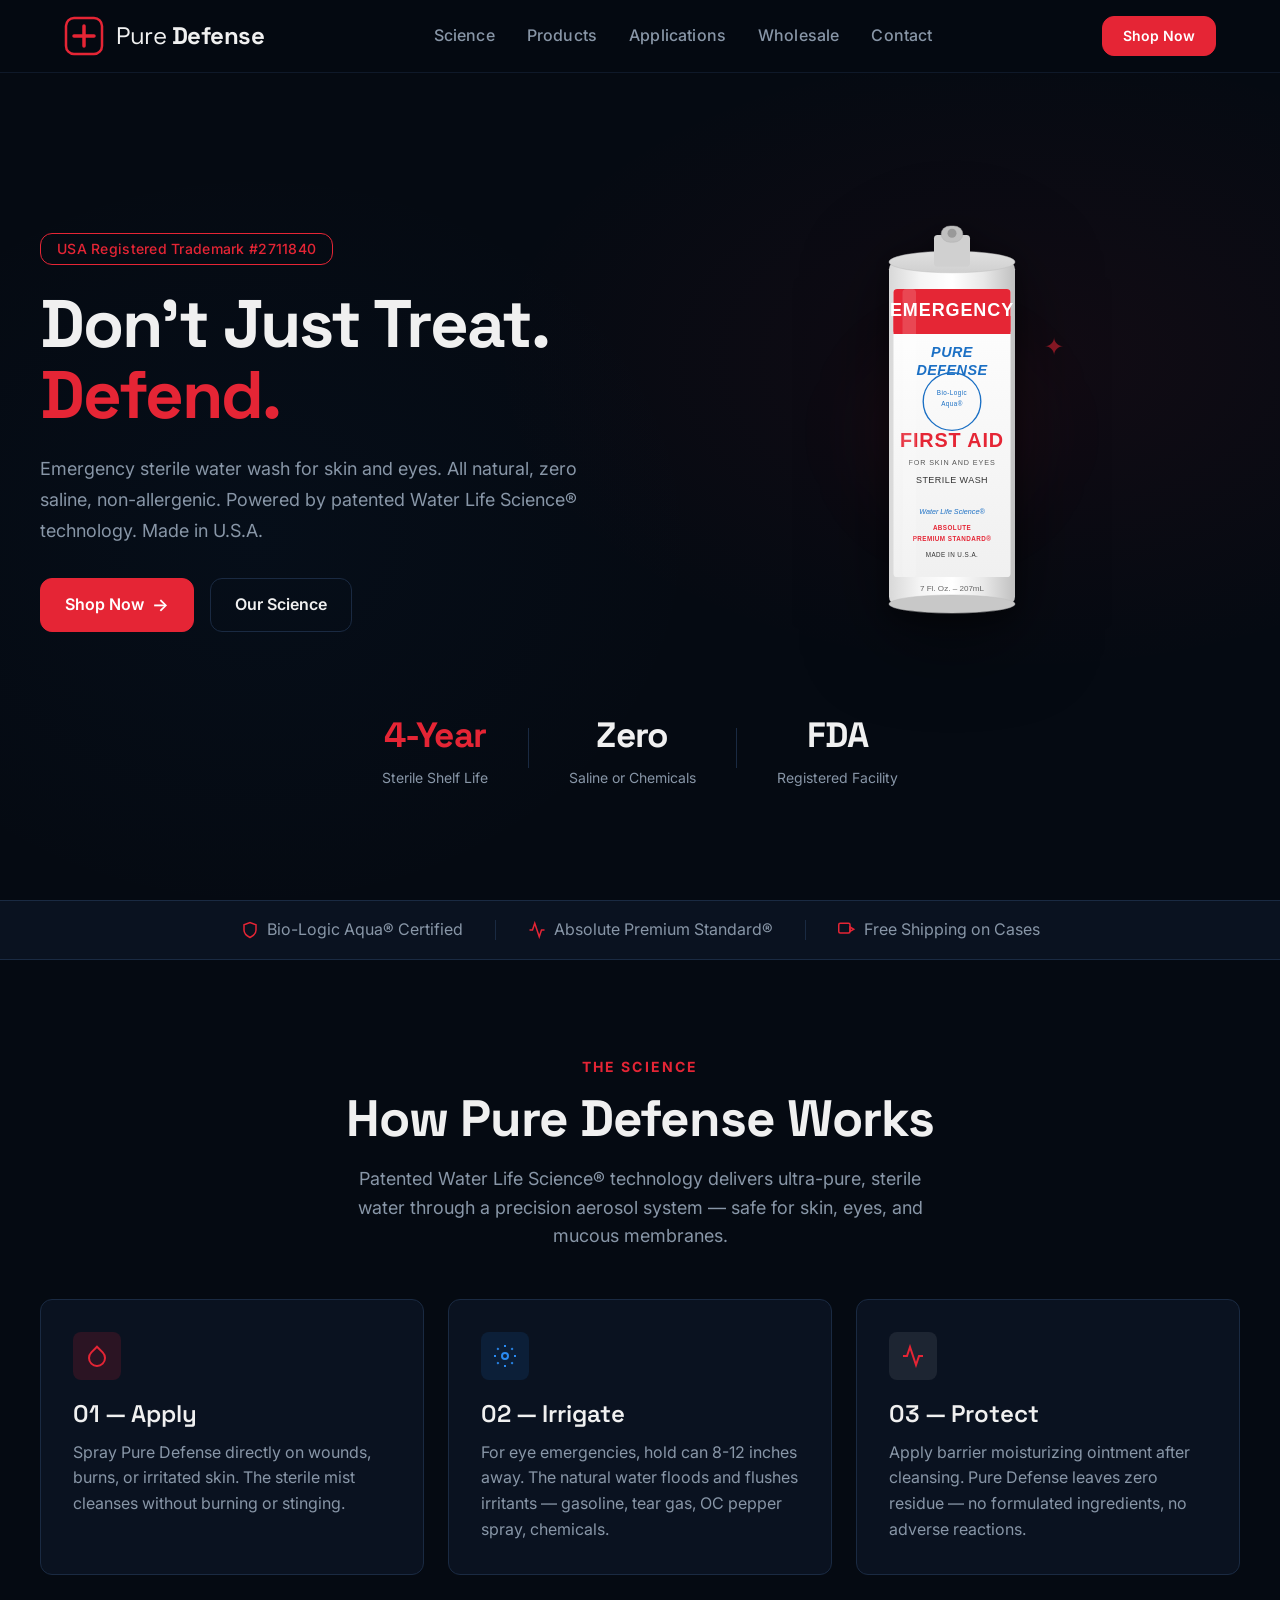
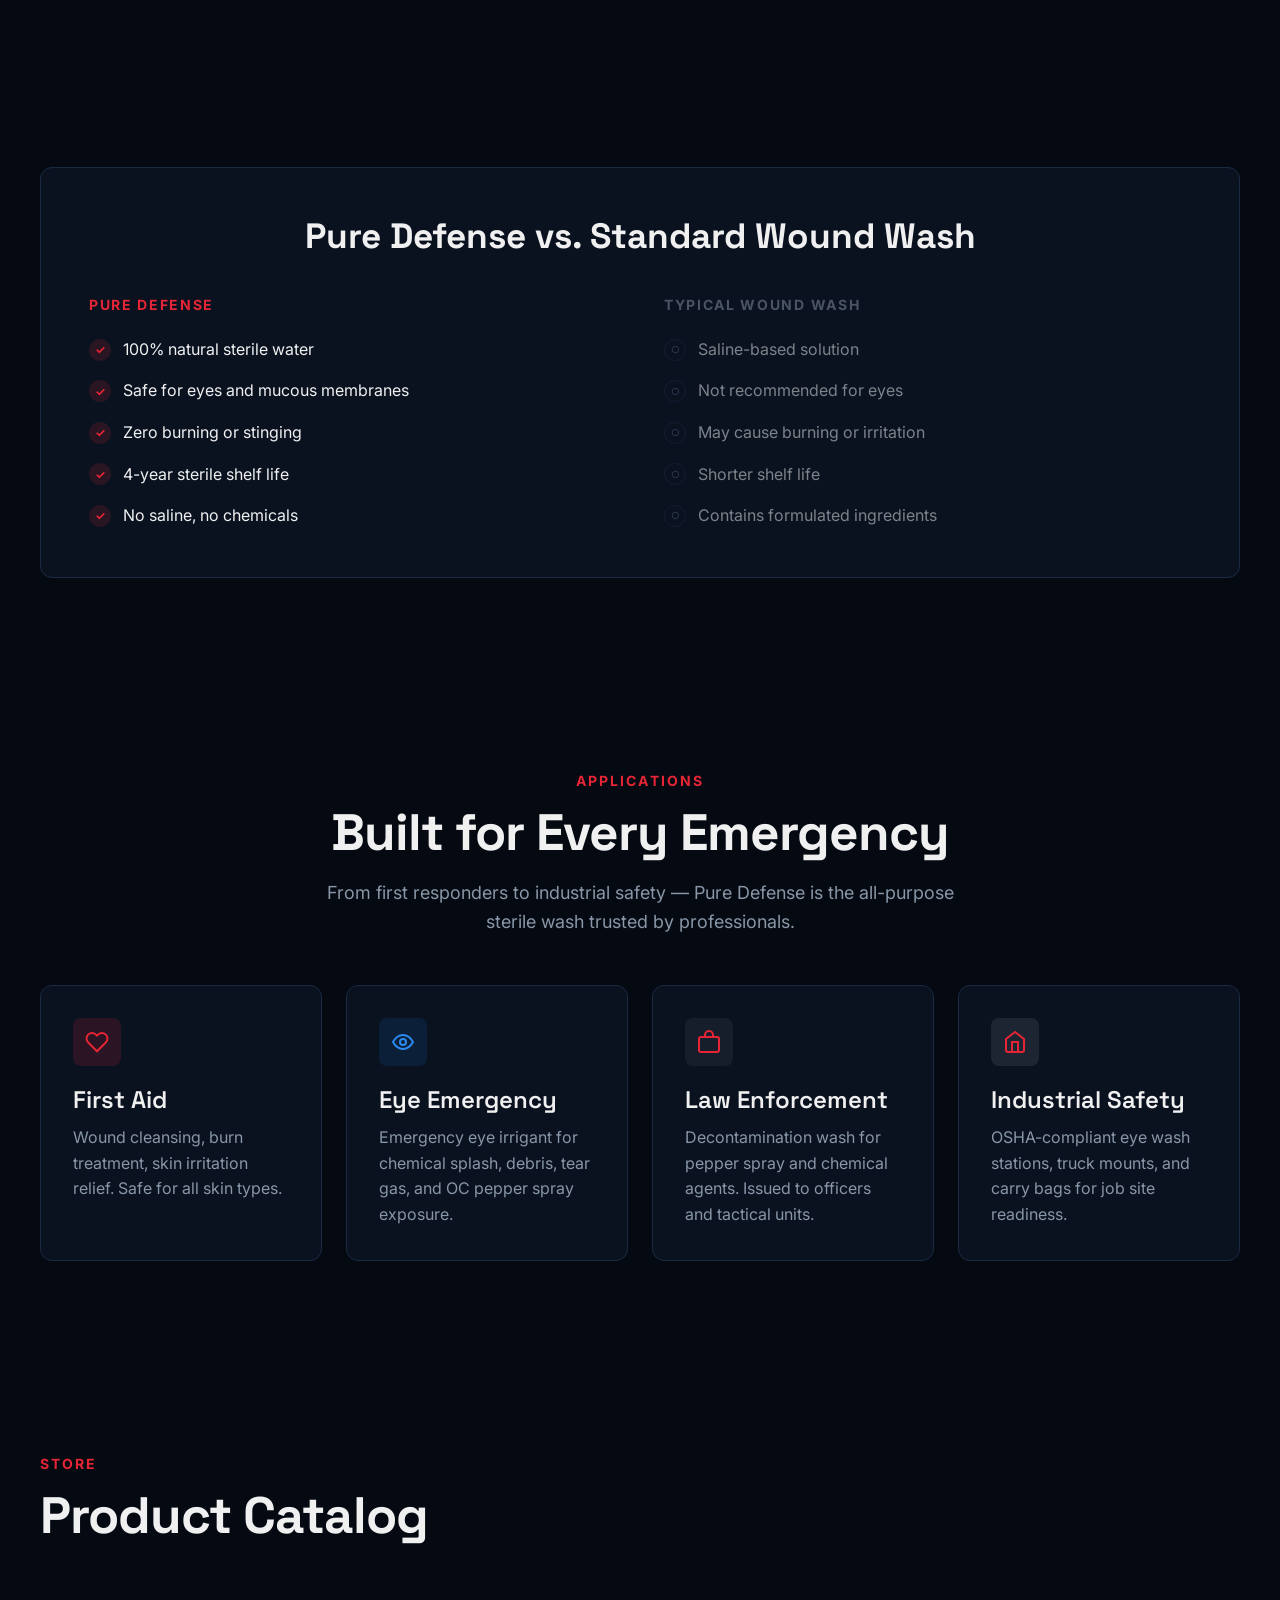
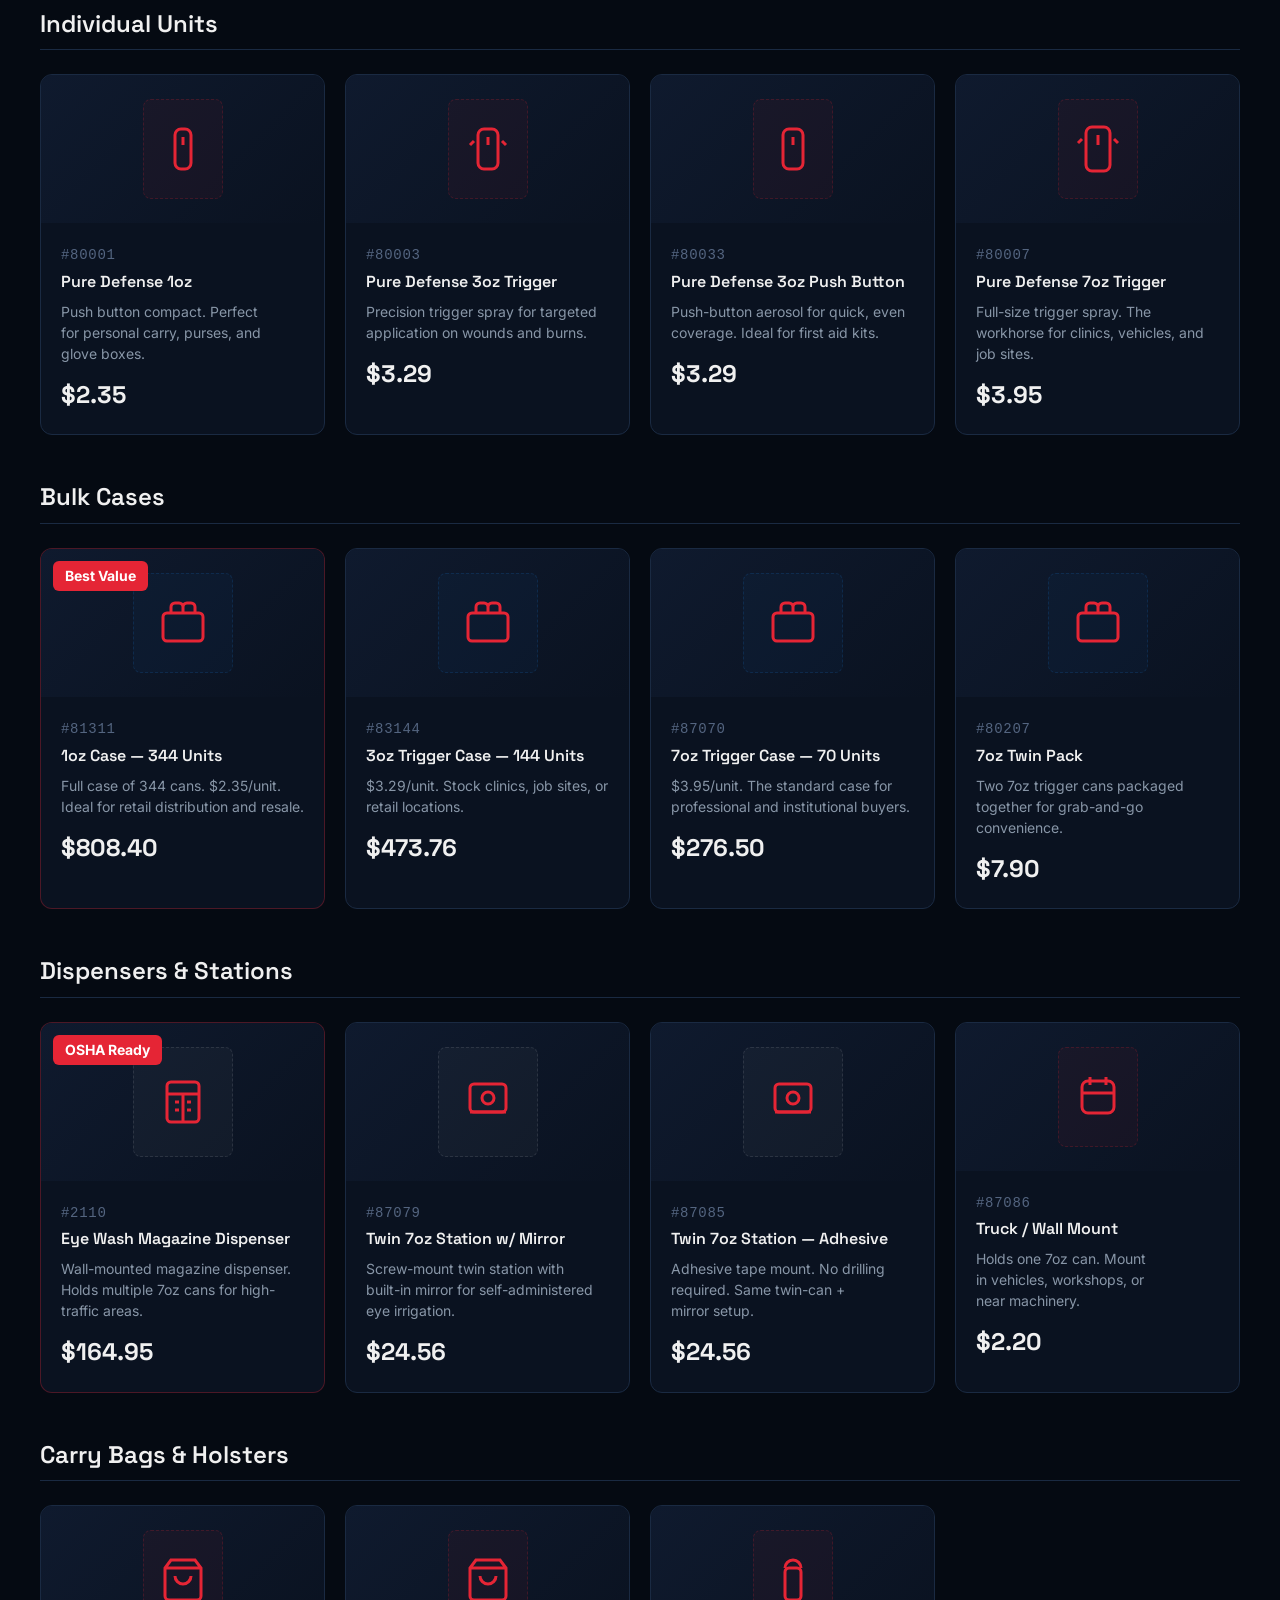
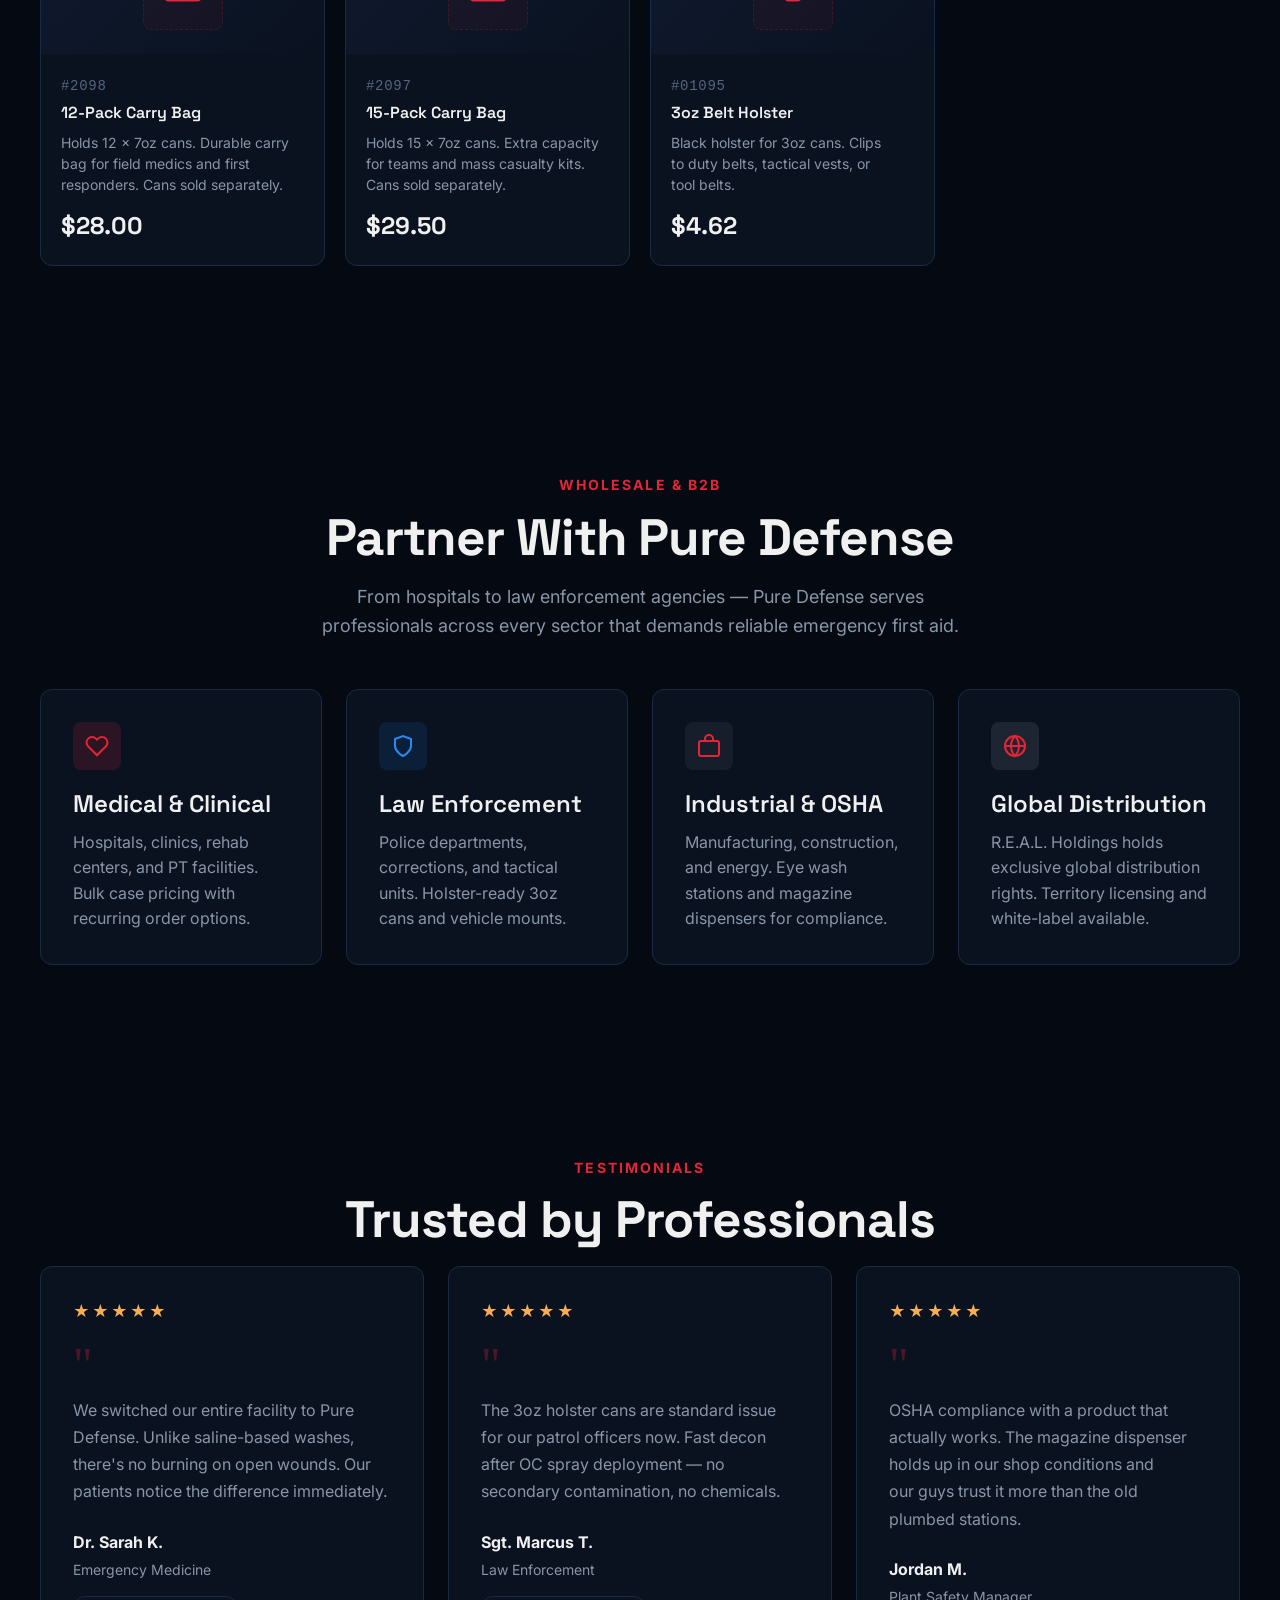
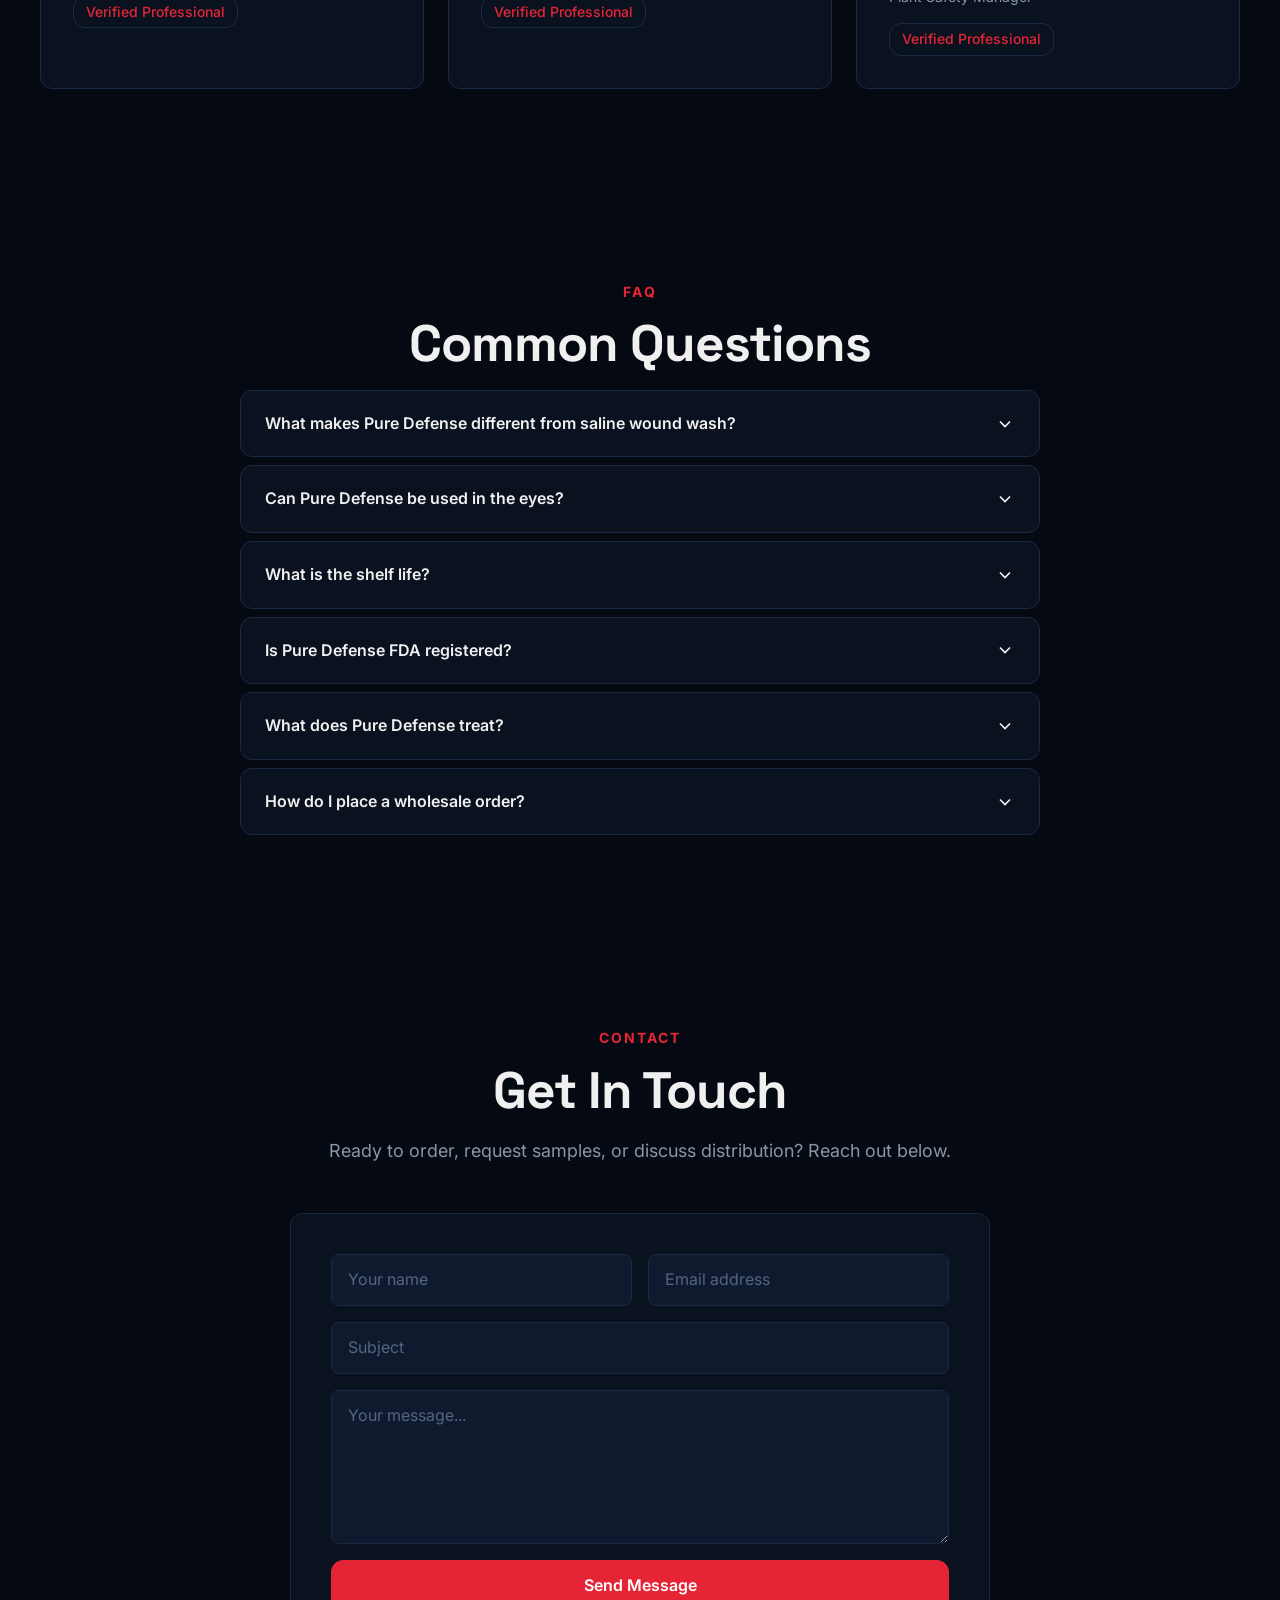
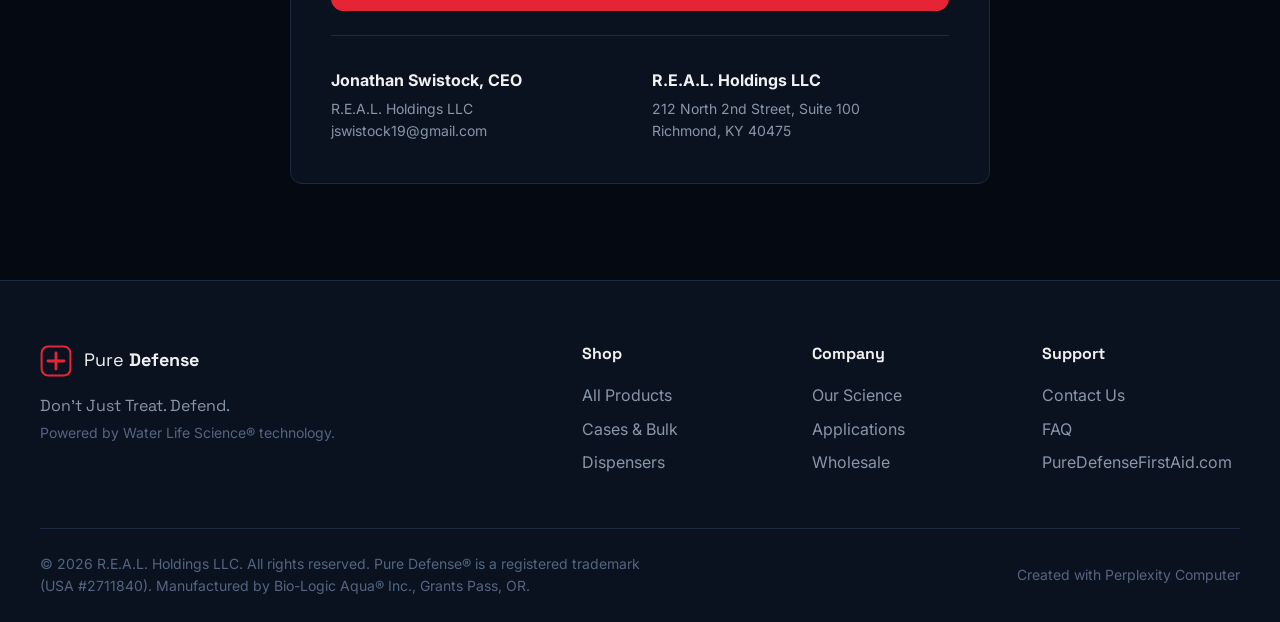
==== index.html @ 791e5d2a "Pure Defense First Aid website - initial build" ====
<!DOCTYPE html>
<html lang="en" data-theme="dark">
<head>
<!--
   ______                            __
  / ____/___  ____ ___  ____  __  __/ /____  _____
 / /   / __ \/ __ `__ \/ __ \/ / / / __/ _ \/ ___/
/ /___/ /_/ / / / / / / /_/ / /_/ / /_/  __/ /
\____/\____/_/ /_/ /_/ .___/\__,_/\__/\___/_/
                    /_/
        Created with Perplexity Computer
        https://www.perplexity.ai/computer
-->
<meta name="generator" content="Perplexity Computer">
<meta name="author" content="Perplexity Computer">
<meta property="og:see_also" content="https://www.perplexity.ai/computer">
<link rel="author" href="https://www.perplexity.ai/computer">

<meta charset="UTF-8">
<meta name="viewport" content="width=device-width, initial-scale=1.0">
<title>Pure Defense First Aid — Emergency Sterile Wash for Skin &amp; Eyes</title>
<meta name="description" content="Pure Defense First Aid — FDA registered emergency sterile water wash for skin and eyes. All natural, no saline, non-allergenic. Made in U.S.A. with Water Life Science® technology.">
<link rel="preconnect" href="https://fonts.googleapis.com">
<link rel="preconnect" href="https://fonts.gstatic.com" crossorigin>
<link href="https://fonts.googleapis.com/css2?family=Inter:wght@300;400;500;600;700;800&family=Space+Grotesk:wght@400;500;600;700&display=swap" rel="stylesheet">
<link rel="stylesheet" href="./base.css">
<link rel="stylesheet" href="./style.css">
</head>
<body>

<!-- ===== NAVIGATION ===== -->
<nav class="nav" id="nav">
  <div class="nav-inner">
    <a href="#" class="nav-logo" aria-label="Pure Defense Home">
      <svg class="logo-icon" viewBox="0 0 40 40" width="40" height="40" fill="none">
        <rect x="2" y="2" width="36" height="36" rx="8" stroke="#e52535" stroke-width="2.5"/>
        <path d="M20 10v20M10 20h20" stroke="#e52535" stroke-width="3.5" stroke-linecap="round"/>
      </svg>
      <span class="logo-text">Pure <strong>Defense</strong></span>
    </a>
    <div class="nav-links" id="navLinks">
      <a href="#science">Science</a>
      <a href="#products">Products</a>
      <a href="#applications">Applications</a>
      <a href="#wholesale">Wholesale</a>
      <a href="#contact">Contact</a>
    </div>
    <div class="nav-actions">
      <a href="#products" class="btn btn-primary btn-sm">Shop Now</a>
      <button class="mobile-menu-btn" id="mobileMenuBtn" aria-label="Toggle menu">
        <svg width="24" height="24" viewBox="0 0 24 24" fill="none" stroke="currentColor" stroke-width="2" stroke-linecap="round"><path d="M3 12h18M3 6h18M3 18h18"/></svg>
      </button>
    </div>
  </div>
</nav>

<!-- ===== HERO ===== -->
<section class="hero" id="hero">
  <div class="hero-inner">
    <div class="hero-text">
      <span class="badge">USA Registered Trademark #2711840</span>
      <h1>Don't Just Treat.<br><span class="accent">Defend.</span></h1>
      <p class="hero-sub">Emergency sterile water wash for skin and eyes. All natural, zero saline, non-allergenic. Powered by patented Water Life Science® technology. Made in U.S.A.</p>
      <div class="hero-ctas">
        <a href="#products" class="btn btn-primary">Shop Now <span class="arrow">→</span></a>
        <a href="#science" class="btn btn-ghost">Our Science</a>
      </div>
    </div>
    <div class="hero-visual">
      <div class="product-showcase">
        <div class="can-glow"></div>
        <img src="./assets/hero-can.svg" alt="Pure Defense 7oz Emergency First Aid Sterile Wash" class="hero-product-img">
        <div class="sparkle">✦</div>
      </div>
    </div>
  </div>
  <div class="hero-stats">
    <div class="stat">
      <span class="stat-value accent">4-Year</span>
      <span class="stat-label">Sterile Shelf Life</span>
    </div>
    <div class="stat-divider"></div>
    <div class="stat">
      <span class="stat-value">Zero</span>
      <span class="stat-label">Saline or Chemicals</span>
    </div>
    <div class="stat-divider"></div>
    <div class="stat">
      <span class="stat-value">FDA</span>
      <span class="stat-label">Registered Facility</span>
    </div>
  </div>
</section>

<!-- ===== TRUST BAR ===== -->
<div class="trust-bar">
  <div class="trust-inner">
    <div class="trust-item">
      <svg width="18" height="18" viewBox="0 0 24 24" fill="none" stroke="currentColor" stroke-width="2"><path d="M12 22s8-4 8-10V5l-8-3-8 3v7c0 6 8 10 8 10z"/></svg>
      <span>Bio-Logic Aqua® Certified</span>
    </div>
    <div class="trust-divider"></div>
    <div class="trust-item">
      <svg width="18" height="18" viewBox="0 0 24 24" fill="none" stroke="currentColor" stroke-width="2"><path d="M22 12h-4l-3 9L9 3l-3 9H2"/></svg>
      <span>Absolute Premium Standard®</span>
    </div>
    <div class="trust-divider"></div>
    <div class="trust-item">
      <svg width="18" height="18" viewBox="0 0 24 24" fill="none" stroke="currentColor" stroke-width="2"><rect x="1" y="3" width="15" height="13" rx="2"/><path d="M16 8l5 3-5 3z"/></svg>
      <span>Free Shipping on Cases</span>
    </div>
  </div>
</div>

<!-- ===== HOW IT WORKS / SCIENCE ===== -->
<section class="section" id="science">
  <div class="section-inner">
    <span class="section-label">THE SCIENCE</span>
    <h2 class="section-title">How Pure Defense Works</h2>
    <p class="section-sub">Patented Water Life Science® technology delivers ultra-pure, sterile water through a precision aerosol system — safe for skin, eyes, and mucous membranes.</p>
    <div class="grid-3">
      <div class="card">
        <div class="card-icon red-bg">
          <svg width="24" height="24" viewBox="0 0 24 24" fill="none" stroke="#fff" stroke-width="2"><path d="M12 2.69l5.66 5.66a8 8 0 11-11.31 0z"/></svg>
        </div>
        <h3>01 — Apply</h3>
        <p>Spray Pure Defense directly on wounds, burns, or irritated skin. The sterile mist cleanses without burning or stinging.</p>
      </div>
      <div class="card">
        <div class="card-icon blue-bg">
          <svg width="24" height="24" viewBox="0 0 24 24" fill="none" stroke="#fff" stroke-width="2"><circle cx="12" cy="12" r="3"/><path d="M12 1v2M12 21v2M4.22 4.22l1.42 1.42M18.36 18.36l1.42 1.42M1 12h2M21 12h2M4.22 19.78l1.42-1.42M18.36 5.64l1.42-1.42"/></svg>
        </div>
        <h3>02 — Irrigate</h3>
        <p>For eye emergencies, hold can 8-12 inches away. The natural water floods and flushes irritants — gasoline, tear gas, OC pepper spray, chemicals.</p>
      </div>
      <div class="card">
        <div class="card-icon white-bg">
          <svg width="24" height="24" viewBox="0 0 24 24" fill="none" stroke="#e52535" stroke-width="2"><path d="M22 12h-4l-3 9L9 3l-3 9H2"/></svg>
        </div>
        <h3>03 — Protect</h3>
        <p>Apply barrier moisturizing ointment after cleansing. Pure Defense leaves zero residue — no formulated ingredients, no adverse reactions.</p>
      </div>
    </div>
  </div>
</section>

<!-- ===== COMPARISON ===== -->
<section class="section">
  <div class="section-inner">
    <div class="comparison-card">
      <h2 class="comparison-title">Pure Defense vs. Standard Wound Wash</h2>
      <div class="comparison-grid">
        <div class="compare-col win">
          <h4 class="compare-heading accent-text">PURE DEFENSE</h4>
          <ul class="compare-list">
            <li><span class="check">✓</span> 100% natural sterile water</li>
            <li><span class="check">✓</span> Safe for eyes and mucous membranes</li>
            <li><span class="check">✓</span> Zero burning or stinging</li>
            <li><span class="check">✓</span> 4-year sterile shelf life</li>
            <li><span class="check">✓</span> No saline, no chemicals</li>
          </ul>
        </div>
        <div class="compare-col lose">
          <h4 class="compare-heading muted-text">TYPICAL WOUND WASH</h4>
          <ul class="compare-list">
            <li><span class="empty">○</span> Saline-based solution</li>
            <li><span class="empty">○</span> Not recommended for eyes</li>
            <li><span class="empty">○</span> May cause burning or irritation</li>
            <li><span class="empty">○</span> Shorter shelf life</li>
            <li><span class="empty">○</span> Contains formulated ingredients</li>
          </ul>
        </div>
      </div>
    </div>
  </div>
</section>

<!-- ===== APPLICATIONS ===== -->
<section class="section" id="applications">
  <div class="section-inner">
    <span class="section-label">APPLICATIONS</span>
    <h2 class="section-title">Built for Every Emergency</h2>
    <p class="section-sub">From first responders to industrial safety — Pure Defense is the all-purpose sterile wash trusted by professionals.</p>
    <div class="grid-4">
      <div class="card">
        <div class="card-icon red-bg">
          <svg width="24" height="24" viewBox="0 0 24 24" fill="none" stroke="#fff" stroke-width="2"><path d="M20.84 4.61a5.5 5.5 0 00-7.78 0L12 5.67l-1.06-1.06a5.5 5.5 0 00-7.78 7.78l1.06 1.06L12 21.23l7.78-7.78 1.06-1.06a5.5 5.5 0 000-7.78z"/></svg>
        </div>
        <h3>First Aid</h3>
        <p>Wound cleansing, burn treatment, skin irritation relief. Safe for all skin types.</p>
      </div>
      <div class="card">
        <div class="card-icon blue-bg">
          <svg width="24" height="24" viewBox="0 0 24 24" fill="none" stroke="#fff" stroke-width="2"><circle cx="12" cy="12" r="3"/><path d="M2 12c2.5-4.5 6-7 10-7s7.5 2.5 10 7c-2.5 4.5-6 7-10 7s-7.5-2.5-10-7z"/></svg>
        </div>
        <h3>Eye Emergency</h3>
        <p>Emergency eye irrigant for chemical splash, debris, tear gas, and OC pepper spray exposure.</p>
      </div>
      <div class="card">
        <div class="card-icon dark-bg">
          <svg width="24" height="24" viewBox="0 0 24 24" fill="none" stroke="#e52535" stroke-width="2"><rect x="2" y="7" width="20" height="15" rx="2"/><path d="M16 7V5a4 4 0 00-8 0v2"/></svg>
        </div>
        <h3>Law Enforcement</h3>
        <p>Decontamination wash for pepper spray and chemical agents. Issued to officers and tactical units.</p>
      </div>
      <div class="card">
        <div class="card-icon white-bg">
          <svg width="24" height="24" viewBox="0 0 24 24" fill="none" stroke="#e52535" stroke-width="2"><path d="M3 9l9-7 9 7v11a2 2 0 01-2 2H5a2 2 0 01-2-2z"/><polyline points="9 22 9 12 15 12 15 22"/></svg>
        </div>
        <h3>Industrial Safety</h3>
        <p>OSHA-compliant eye wash stations, truck mounts, and carry bags for job site readiness.</p>
      </div>
    </div>
  </div>
</section>

<!-- ===== STORE / PRODUCTS ===== -->
<section class="section" id="products">
  <div class="section-inner">
    <div class="section-header-row">
      <div>
        <span class="section-label">STORE</span>
        <h2 class="section-title">Product Catalog</h2>
      </div>
    </div>

    <!-- Category: Units -->
    <h3 class="category-title">Individual Units</h3>
    <div class="product-grid">
      <div class="product-card">
        <div class="product-img-wrap">
          <div class="product-img-placeholder">
            <svg width="48" height="48" viewBox="0 0 24 24" fill="none" stroke="#e52535" stroke-width="1.5"><rect x="8" y="2" width="8" height="20" rx="3"/><path d="M12 6v4"/></svg>
          </div>
        </div>
        <div class="product-info">
          <span class="product-sku">#80001</span>
          <h4 class="product-name">Pure Defense 1oz</h4>
          <p class="product-desc">Push button compact. Perfect for personal carry, purses, and glove boxes.</p>
          <div class="product-price">$2.35</div>
        </div>
      </div>
      <div class="product-card">
        <div class="product-img-wrap">
          <div class="product-img-placeholder">
            <svg width="48" height="48" viewBox="0 0 24 24" fill="none" stroke="#e52535" stroke-width="1.5"><rect x="7" y="2" width="10" height="20" rx="3"/><path d="M12 6v4"/><path d="M5 8l-2 2M19 8l2 2"/></svg>
          </div>
        </div>
        <div class="product-info">
          <span class="product-sku">#80003</span>
          <h4 class="product-name">Pure Defense 3oz Trigger</h4>
          <p class="product-desc">Precision trigger spray for targeted application on wounds and burns.</p>
          <div class="product-price">$3.29</div>
        </div>
      </div>
      <div class="product-card">
        <div class="product-img-wrap">
          <div class="product-img-placeholder">
            <svg width="48" height="48" viewBox="0 0 24 24" fill="none" stroke="#e52535" stroke-width="1.5"><rect x="7" y="2" width="10" height="20" rx="3"/><path d="M12 6v4"/></svg>
          </div>
        </div>
        <div class="product-info">
          <span class="product-sku">#80033</span>
          <h4 class="product-name">Pure Defense 3oz Push Button</h4>
          <p class="product-desc">Push-button aerosol for quick, even coverage. Ideal for first aid kits.</p>
          <div class="product-price">$3.29</div>
        </div>
      </div>
      <div class="product-card">
        <div class="product-img-wrap">
          <div class="product-img-placeholder">
            <svg width="48" height="48" viewBox="0 0 24 24" fill="none" stroke="#e52535" stroke-width="1.5"><rect x="6" y="1" width="12" height="22" rx="3"/><path d="M12 5v5"/><path d="M4 7l-2 2M20 7l2 2"/></svg>
          </div>
        </div>
        <div class="product-info">
          <span class="product-sku">#80007</span>
          <h4 class="product-name">Pure Defense 7oz Trigger</h4>
          <p class="product-desc">Full-size trigger spray. The workhorse for clinics, vehicles, and job sites.</p>
          <div class="product-price">$3.95</div>
        </div>
      </div>
    </div>

    <!-- Category: Cases -->
    <h3 class="category-title">Bulk Cases</h3>
    <div class="product-grid">
      <div class="product-card featured">
        <span class="product-badge">Best Value</span>
        <div class="product-img-wrap">
          <div class="product-img-placeholder case">
            <svg width="48" height="48" viewBox="0 0 24 24" fill="none" stroke="#e52535" stroke-width="1.5"><rect x="2" y="7" width="20" height="14" rx="2"/><path d="M12 7V4a2 2 0 00-2-2H8a2 2 0 00-2 2v3M18 7V4a2 2 0 00-2-2h-2a2 2 0 00-2 2v3"/></svg>
          </div>
        </div>
        <div class="product-info">
          <span class="product-sku">#81311</span>
          <h4 class="product-name">1oz Case — 344 Units</h4>
          <p class="product-desc">Full case of 344 cans. $2.35/unit. Ideal for retail distribution and resale.</p>
          <div class="product-price">$808.40</div>
        </div>
      </div>
      <div class="product-card">
        <div class="product-img-wrap">
          <div class="product-img-placeholder case">
            <svg width="48" height="48" viewBox="0 0 24 24" fill="none" stroke="#e52535" stroke-width="1.5"><rect x="2" y="7" width="20" height="14" rx="2"/><path d="M12 7V4a2 2 0 00-2-2H8a2 2 0 00-2 2v3M18 7V4a2 2 0 00-2-2h-2a2 2 0 00-2 2v3"/></svg>
          </div>
        </div>
        <div class="product-info">
          <span class="product-sku">#83144</span>
          <h4 class="product-name">3oz Trigger Case — 144 Units</h4>
          <p class="product-desc">$3.29/unit. Stock clinics, job sites, or retail locations.</p>
          <div class="product-price">$473.76</div>
        </div>
      </div>
      <div class="product-card">
        <div class="product-img-wrap">
          <div class="product-img-placeholder case">
            <svg width="48" height="48" viewBox="0 0 24 24" fill="none" stroke="#e52535" stroke-width="1.5"><rect x="2" y="7" width="20" height="14" rx="2"/><path d="M12 7V4a2 2 0 00-2-2H8a2 2 0 00-2 2v3M18 7V4a2 2 0 00-2-2h-2a2 2 0 00-2 2v3"/></svg>
          </div>
        </div>
        <div class="product-info">
          <span class="product-sku">#87070</span>
          <h4 class="product-name">7oz Trigger Case — 70 Units</h4>
          <p class="product-desc">$3.95/unit. The standard case for professional and institutional buyers.</p>
          <div class="product-price">$276.50</div>
        </div>
      </div>
      <div class="product-card">
        <div class="product-img-wrap">
          <div class="product-img-placeholder case">
            <svg width="48" height="48" viewBox="0 0 24 24" fill="none" stroke="#e52535" stroke-width="1.5"><rect x="2" y="7" width="20" height="14" rx="2"/><path d="M12 7V4a2 2 0 00-2-2H8a2 2 0 00-2 2v3M18 7V4a2 2 0 00-2-2h-2a2 2 0 00-2 2v3"/></svg>
          </div>
        </div>
        <div class="product-info">
          <span class="product-sku">#80207</span>
          <h4 class="product-name">7oz Twin Pack</h4>
          <p class="product-desc">Two 7oz trigger cans packaged together for grab-and-go convenience.</p>
          <div class="product-price">$7.90</div>
        </div>
      </div>
    </div>

    <!-- Category: Dispensers & Stations -->
    <h3 class="category-title">Dispensers &amp; Stations</h3>
    <div class="product-grid">
      <div class="product-card featured">
        <span class="product-badge">OSHA Ready</span>
        <div class="product-img-wrap">
          <div class="product-img-placeholder dispenser">
            <svg width="48" height="48" viewBox="0 0 24 24" fill="none" stroke="#e52535" stroke-width="1.5"><rect x="4" y="2" width="16" height="20" rx="2"/><path d="M4 8h16M12 8v14M8 12h2M14 12h2M8 16h2M14 16h2"/></svg>
          </div>
        </div>
        <div class="product-info">
          <span class="product-sku">#2110</span>
          <h4 class="product-name">Eye Wash Magazine Dispenser</h4>
          <p class="product-desc">Wall-mounted magazine dispenser. Holds multiple 7oz cans for high-traffic areas.</p>
          <div class="product-price">$164.95</div>
        </div>
      </div>
      <div class="product-card">
        <div class="product-img-wrap">
          <div class="product-img-placeholder dispenser">
            <svg width="48" height="48" viewBox="0 0 24 24" fill="none" stroke="#e52535" stroke-width="1.5"><rect x="3" y="3" width="18" height="14" rx="2"/><circle cx="12" cy="10" r="3"/><path d="M3 17h18"/></svg>
          </div>
        </div>
        <div class="product-info">
          <span class="product-sku">#87079</span>
          <h4 class="product-name">Twin 7oz Station w/ Mirror</h4>
          <p class="product-desc">Screw-mount twin station with built-in mirror for self-administered eye irrigation.</p>
          <div class="product-price">$24.56</div>
        </div>
      </div>
      <div class="product-card">
        <div class="product-img-wrap">
          <div class="product-img-placeholder dispenser">
            <svg width="48" height="48" viewBox="0 0 24 24" fill="none" stroke="#e52535" stroke-width="1.5"><rect x="3" y="3" width="18" height="14" rx="2"/><circle cx="12" cy="10" r="3"/><path d="M3 17h18"/></svg>
          </div>
        </div>
        <div class="product-info">
          <span class="product-sku">#87085</span>
          <h4 class="product-name">Twin 7oz Station — Adhesive</h4>
          <p class="product-desc">Adhesive tape mount. No drilling required. Same twin-can + mirror setup.</p>
          <div class="product-price">$24.56</div>
        </div>
      </div>
      <div class="product-card">
        <div class="product-img-wrap">
          <div class="product-img-placeholder">
            <svg width="48" height="48" viewBox="0 0 24 24" fill="none" stroke="#e52535" stroke-width="1.5"><rect x="4" y="4" width="16" height="16" rx="3"/><path d="M8 2v4M16 2v4M4 10h16"/></svg>
          </div>
        </div>
        <div class="product-info">
          <span class="product-sku">#87086</span>
          <h4 class="product-name">Truck / Wall Mount</h4>
          <p class="product-desc">Holds one 7oz can. Mount in vehicles, workshops, or near machinery.</p>
          <div class="product-price">$2.20</div>
        </div>
      </div>
    </div>

    <!-- Category: Carry Systems -->
    <h3 class="category-title">Carry Bags &amp; Holsters</h3>
    <div class="product-grid">
      <div class="product-card">
        <div class="product-img-wrap">
          <div class="product-img-placeholder">
            <svg width="48" height="48" viewBox="0 0 24 24" fill="none" stroke="#e52535" stroke-width="1.5"><path d="M6 2L3 6v14a2 2 0 002 2h14a2 2 0 002-2V6l-3-4zM3 6h18"/><path d="M16 10a4 4 0 01-8 0"/></svg>
          </div>
        </div>
        <div class="product-info">
          <span class="product-sku">#2098</span>
          <h4 class="product-name">12-Pack Carry Bag</h4>
          <p class="product-desc">Holds 12 x 7oz cans. Durable carry bag for field medics and first responders. Cans sold separately.</p>
          <div class="product-price">$28.00</div>
        </div>
      </div>
      <div class="product-card">
        <div class="product-img-wrap">
          <div class="product-img-placeholder">
            <svg width="48" height="48" viewBox="0 0 24 24" fill="none" stroke="#e52535" stroke-width="1.5"><path d="M6 2L3 6v14a2 2 0 002 2h14a2 2 0 002-2V6l-3-4zM3 6h18"/><path d="M16 10a4 4 0 01-8 0"/></svg>
          </div>
        </div>
        <div class="product-info">
          <span class="product-sku">#2097</span>
          <h4 class="product-name">15-Pack Carry Bag</h4>
          <p class="product-desc">Holds 15 x 7oz cans. Extra capacity for teams and mass casualty kits. Cans sold separately.</p>
          <div class="product-price">$29.50</div>
        </div>
      </div>
      <div class="product-card">
        <div class="product-img-wrap">
          <div class="product-img-placeholder">
            <svg width="48" height="48" viewBox="0 0 24 24" fill="none" stroke="#e52535" stroke-width="1.5"><rect x="8" y="6" width="8" height="16" rx="2"/><path d="M8 6c0-2.21 1.79-4 4-4s4 1.79 4 4"/></svg>
          </div>
        </div>
        <div class="product-info">
          <span class="product-sku">#01095</span>
          <h4 class="product-name">3oz Belt Holster</h4>
          <p class="product-desc">Black holster for 3oz cans. Clips to duty belts, tactical vests, or tool belts.</p>
          <div class="product-price">$4.62</div>
        </div>
      </div>
    </div>
  </div>
</section>

<!-- ===== WHOLESALE & B2B ===== -->
<section class="section" id="wholesale">
  <div class="section-inner">
    <span class="section-label">WHOLESALE &amp; B2B</span>
    <h2 class="section-title">Partner With Pure Defense</h2>
    <p class="section-sub">From hospitals to law enforcement agencies — Pure Defense serves professionals across every sector that demands reliable emergency first aid.</p>
    <div class="grid-4">
      <div class="card">
        <div class="card-icon red-bg">
          <svg width="24" height="24" viewBox="0 0 24 24" fill="none" stroke="#fff" stroke-width="2"><path d="M20.84 4.61a5.5 5.5 0 00-7.78 0L12 5.67l-1.06-1.06a5.5 5.5 0 00-7.78 7.78l1.06 1.06L12 21.23l7.78-7.78 1.06-1.06a5.5 5.5 0 000-7.78z"/></svg>
        </div>
        <h3>Medical &amp; Clinical</h3>
        <p>Hospitals, clinics, rehab centers, and PT facilities. Bulk case pricing with recurring order options.</p>
      </div>
      <div class="card">
        <div class="card-icon blue-bg">
          <svg width="24" height="24" viewBox="0 0 24 24" fill="none" stroke="#fff" stroke-width="2"><path d="M12 22s8-4 8-10V5l-8-3-8 3v7c0 6 8 10 8 10z"/></svg>
        </div>
        <h3>Law Enforcement</h3>
        <p>Police departments, corrections, and tactical units. Holster-ready 3oz cans and vehicle mounts.</p>
      </div>
      <div class="card">
        <div class="card-icon dark-bg">
          <svg width="24" height="24" viewBox="0 0 24 24" fill="none" stroke="#e52535" stroke-width="2"><rect x="2" y="7" width="20" height="15" rx="2"/><path d="M16 7V5a4 4 0 00-8 0v2"/></svg>
        </div>
        <h3>Industrial &amp; OSHA</h3>
        <p>Manufacturing, construction, and energy. Eye wash stations and magazine dispensers for compliance.</p>
      </div>
      <div class="card">
        <div class="card-icon white-bg">
          <svg width="24" height="24" viewBox="0 0 24 24" fill="none" stroke="#e52535" stroke-width="2"><circle cx="12" cy="12" r="10"/><path d="M2 12h20M12 2a15.3 15.3 0 014 10 15.3 15.3 0 01-4 10 15.3 15.3 0 01-4-10 15.3 15.3 0 014-10z"/></svg>
        </div>
        <h3>Global Distribution</h3>
        <p>R.E.A.L. Holdings holds exclusive global distribution rights. Territory licensing and white-label available.</p>
      </div>
    </div>
  </div>
</section>

<!-- ===== REVIEWS ===== -->
<section class="section">
  <div class="section-inner">
    <span class="section-label">TESTIMONIALS</span>
    <h2 class="section-title">Trusted by Professionals</h2>
    <div class="grid-3">
      <div class="review-card">
        <div class="stars">★★★★★</div>
        <span class="quote-mark">"</span>
        <p>We switched our entire facility to Pure Defense. Unlike saline-based washes, there's no burning on open wounds. Our patients notice the difference immediately.</p>
        <div class="reviewer">
          <strong>Dr. Sarah K.</strong>
          <span>Emergency Medicine</span>
        </div>
        <span class="verified-badge">Verified Professional</span>
      </div>
      <div class="review-card">
        <div class="stars">★★★★★</div>
        <span class="quote-mark">"</span>
        <p>The 3oz holster cans are standard issue for our patrol officers now. Fast decon after OC spray deployment — no secondary contamination, no chemicals.</p>
        <div class="reviewer">
          <strong>Sgt. Marcus T.</strong>
          <span>Law Enforcement</span>
        </div>
        <span class="verified-badge">Verified Professional</span>
      </div>
      <div class="review-card">
        <div class="stars">★★★★★</div>
        <span class="quote-mark">"</span>
        <p>OSHA compliance with a product that actually works. The magazine dispenser holds up in our shop conditions and our guys trust it more than the old plumbed stations.</p>
        <div class="reviewer">
          <strong>Jordan M.</strong>
          <span>Plant Safety Manager</span>
        </div>
        <span class="verified-badge">Verified Professional</span>
      </div>
    </div>
  </div>
</section>

<!-- ===== FAQ ===== -->
<section class="section" id="faq">
  <div class="section-inner">
    <span class="section-label">FAQ</span>
    <h2 class="section-title">Common Questions</h2>
    <div class="faq-list">
      <div class="faq-item">
        <button class="faq-q" aria-expanded="false">What makes Pure Defense different from saline wound wash?<svg width="20" height="20" viewBox="0 0 24 24" fill="none" stroke="currentColor" stroke-width="2"><polyline points="6 9 12 15 18 9"/></svg></button>
        <div class="faq-a"><p>Pure Defense is 100% natural sterile water — no saline, no formulated ingredients, no chemicals. It will not burn or sting on open wounds, in the eyes, or on mucous membranes. Standard wound washes contain saline and preservatives that can cause irritation.</p></div>
      </div>
      <div class="faq-item">
        <button class="faq-q" aria-expanded="false">Can Pure Defense be used in the eyes?<svg width="20" height="20" viewBox="0 0 24 24" fill="none" stroke="currentColor" stroke-width="2"><polyline points="6 9 12 15 18 9"/></svg></button>
        <div class="faq-a"><p>Yes. Pure Defense is safe for use as an emergency eye irrigant. Hold the can 8-12 inches from the face and aim water into and around the eye. Continue flushing until all irritants are removed. If solid particles remain, cover with a sterile pad and seek medical attention.</p></div>
      </div>
      <div class="faq-item">
        <button class="faq-q" aria-expanded="false">What is the shelf life?<svg width="20" height="20" viewBox="0 0 24 24" fill="none" stroke="currentColor" stroke-width="2"><polyline points="6 9 12 15 18 9"/></svg></button>
        <div class="faq-a"><p>Pure Defense has a 4-year sterile shelf life from the date of manufacture. The pressurized container maintains sterility throughout its entire shelf life without preservatives.</p></div>
      </div>
      <div class="faq-item">
        <button class="faq-q" aria-expanded="false">Is Pure Defense FDA registered?<svg width="20" height="20" viewBox="0 0 24 24" fill="none" stroke="currentColor" stroke-width="2"><polyline points="6 9 12 15 18 9"/></svg></button>
        <div class="faq-a"><p>Pure Defense is manufactured in an FDA-registered facility (Global Marketing/Licensing Bio-Logic Aqua® Inc.) in Grants Pass, Oregon with current FDA product and packaging facility registration and FDA product export license.</p></div>
      </div>
      <div class="faq-item">
        <button class="faq-q" aria-expanded="false">What does Pure Defense treat?<svg width="20" height="20" viewBox="0 0 24 24" fill="none" stroke="currentColor" stroke-width="2"><polyline points="6 9 12 15 18 9"/></svg></button>
        <div class="faq-a"><p>Pure Defense is used as a first aid skin wash (wound cleansing, burns, skin irritation) and emergency eye irrigant. It can lessen skin and eye irritation from gasoline, tear gas, OC pepper spray, and other chemicals. After cleansing, barrier moisturizing ointment may be applied.</p></div>
      </div>
      <div class="faq-item">
        <button class="faq-q" aria-expanded="false">How do I place a wholesale order?<svg width="20" height="20" viewBox="0 0 24 24" fill="none" stroke="currentColor" stroke-width="2"><polyline points="6 9 12 15 18 9"/></svg></button>
        <div class="faq-a"><p>Contact us through the form below or email directly. R.E.A.L. Holdings is the exclusive global distributor. We offer case pricing, recurring order agreements, and territory distribution arrangements for qualified partners.</p></div>
      </div>
    </div>
  </div>
</section>

<!-- ===== CONTACT ===== -->
<section class="section" id="contact">
  <div class="section-inner">
    <span class="section-label">CONTACT</span>
    <h2 class="section-title">Get In Touch</h2>
    <p class="section-sub">Ready to order, request samples, or discuss distribution? Reach out below.</p>
    <div class="contact-card">
      <form class="contact-form" id="contactForm" onsubmit="event.preventDefault(); document.getElementById('formSuccess').style.display='block'; this.reset();">
        <div class="form-row">
          <input type="text" placeholder="Your name" required>
          <input type="email" placeholder="Email address" required>
        </div>
        <input type="text" placeholder="Subject">
        <textarea placeholder="Your message..." rows="5" required></textarea>
        <button type="submit" class="btn btn-primary btn-full">Send Message</button>
        <div id="formSuccess" class="form-success" style="display:none;">Message sent. We'll respond within 24 hours.</div>
      </form>
      <div class="contact-people">
        <div class="contact-person">
          <strong>Jonathan Swistock, CEO</strong>
          <span>R.E.A.L. Holdings LLC</span>
          <a href="mailto:jswistock19@gmail.com">jswistock19@gmail.com</a>
        </div>
        <div class="contact-person">
          <strong>R.E.A.L. Holdings LLC</strong>
          <span>212 North 2nd Street, Suite 100</span>
          <span>Richmond, KY 40475</span>
        </div>
      </div>
    </div>
  </div>
</section>

<!-- ===== FOOTER ===== -->
<footer class="footer">
  <div class="footer-inner">
    <div class="footer-brand">
      <div class="footer-logo">
        <svg viewBox="0 0 40 40" width="32" height="32" fill="none">
          <rect x="2" y="2" width="36" height="36" rx="8" stroke="#e52535" stroke-width="2.5"/>
          <path d="M20 10v20M10 20h20" stroke="#e52535" stroke-width="3.5" stroke-linecap="round"/>
        </svg>
        <span class="logo-text-sm">Pure <strong>Defense</strong></span>
      </div>
      <p class="footer-tagline">Don't Just Treat. Defend.</p>
      <p class="footer-sub">Powered by Water Life Science® technology.</p>
    </div>
    <div class="footer-links">
      <div class="footer-col">
        <h4>Shop</h4>
        <a href="#products">All Products</a>
        <a href="#products">Cases &amp; Bulk</a>
        <a href="#products">Dispensers</a>
      </div>
      <div class="footer-col">
        <h4>Company</h4>
        <a href="#science">Our Science</a>
        <a href="#applications">Applications</a>
        <a href="#wholesale">Wholesale</a>
      </div>
      <div class="footer-col">
        <h4>Support</h4>
        <a href="#contact">Contact Us</a>
        <a href="#faq">FAQ</a>
        <a href="https://puredefensefirstaid.com" target="_blank" rel="noopener noreferrer">PureDefenseFirstAid.com</a>
      </div>
    </div>
  </div>
  <div class="footer-bottom">
    <p>© 2026 R.E.A.L. Holdings LLC. All rights reserved. Pure Defense® is a registered trademark (USA #2711840). Manufactured by Bio-Logic Aqua® Inc., Grants Pass, OR.</p>
    <a href="https://www.perplexity.ai/computer" target="_blank" rel="noopener noreferrer">Created with Perplexity Computer</a>
  </div>
</footer>

<script src="./app.js" defer></script>
</body>
</html>
---- base.css ----
/* base.css */
*, *::before, *::after { box-sizing: border-box; margin: 0; padding: 0; }

html {
  -moz-text-size-adjust: none;
  -webkit-text-size-adjust: none;
  text-size-adjust: none;
  -webkit-font-smoothing: antialiased;
  -moz-osx-font-smoothing: grayscale;
  text-rendering: optimizeLegibility;
  scroll-behavior: smooth;
  hanging-punctuation: first last;
  scroll-padding-top: 5rem;
}

body {
  min-height: 100dvh;
  line-height: 1.6;
  font-family: var(--font-body, sans-serif);
  font-size: var(--text-base);
  color: var(--color-text);
  background-color: var(--color-bg);
}

img, picture, video, canvas, svg { display: block; max-width: 100%; height: auto; }
ul[role="list"], ol[role="list"] { list-style: none; }
input, button, textarea, select { font: inherit; color: inherit; }

h1, h2, h3, h4, h5, h6 { text-wrap: balance; line-height: 1.15; }
p, li, figcaption { text-wrap: pretty; max-width: 72ch; }

::selection {
  background: rgba(229, 37, 53, 0.25);
  color: #fff;
}

:focus-visible {
  outline: 2px solid #e52535;
  outline-offset: 3px;
  border-radius: 0.375rem;
}

@media (prefers-reduced-motion: reduce) {
  *, *::before, *::after {
    animation-duration: 0.01ms !important;
    animation-iteration-count: 1 !important;
    transition-duration: 0.01ms !important;
    scroll-behavior: auto !important;
  }
}

button { cursor: pointer; background: none; border: none; }
table { border-collapse: collapse; width: 100%; }

a, button, [role="button"], [role="link"], input, textarea, select {
  transition: color 180ms cubic-bezier(0.16, 1, 0.3, 1),
              background 180ms cubic-bezier(0.16, 1, 0.3, 1),
              border-color 180ms cubic-bezier(0.16, 1, 0.3, 1),
              box-shadow 180ms cubic-bezier(0.16, 1, 0.3, 1),
              transform 180ms cubic-bezier(0.16, 1, 0.3, 1);
}

.sr-only {
  position: absolute; width: 1px; height: 1px; padding: 0; margin: -1px;
  overflow: hidden; clip: rect(0, 0, 0, 0); white-space: nowrap; border-width: 0;
}
---- style.css ----
/* ===== DESIGN TOKENS ===== */
:root {
  /* Type Scale */
  --text-xs:   clamp(0.75rem,  0.7rem  + 0.25vw, 0.875rem);
  --text-sm:   clamp(0.875rem, 0.8rem  + 0.35vw, 1rem);
  --text-base: clamp(1rem,     0.95rem + 0.25vw, 1.125rem);
  --text-lg:   clamp(1.125rem, 1rem    + 0.75vw, 1.5rem);
  --text-xl:   clamp(1.5rem,   1.2rem  + 1.25vw, 2.25rem);
  --text-2xl:  clamp(2rem,     1.2rem  + 2.5vw,  3.5rem);
  --text-3xl:  clamp(2.5rem,   1rem    + 4vw,    5rem);

  /* Spacing */
  --space-1: 0.25rem; --space-2: 0.5rem; --space-3: 0.75rem;
  --space-4: 1rem; --space-5: 1.25rem; --space-6: 1.5rem;
  --space-8: 2rem; --space-10: 2.5rem; --space-12: 3rem;
  --space-16: 4rem; --space-20: 5rem; --space-24: 6rem;

  /* Radius */
  --radius-sm: 0.375rem; --radius-md: 0.5rem;
  --radius-lg: 0.75rem; --radius-xl: 1rem;

  /* Fonts */
  --font-display: 'Space Grotesk', 'Helvetica Neue', sans-serif;
  --font-body: 'Inter', 'Helvetica Neue', sans-serif;

  /* Content */
  --content-wide: 1200px;

  /* Transition */
  --transition: 180ms cubic-bezier(0.16, 1, 0.3, 1);
}

/* ===== PURE DEFENSE DARK THEME ===== */
[data-theme="dark"] {
  --color-bg:        #050a12;
  --color-surface:   #0a1220;
  --color-surface-2: #0f1a2e;
  --color-border:    #1a2a42;
  --color-text:      #f0f0f0;
  --color-text-muted: #8896a7;
  --color-text-faint: #546580;
  --color-accent:    #e52535;
  --color-accent-hover: #ff3344;
  --color-blue:      #1a6fc4;
  --color-blue-light: #2a8af0;
}


/* ===== NAVIGATION ===== */
.nav {
  position: fixed; top: 0; left: 0; right: 0;
  z-index: 100;
  background: rgba(5, 10, 18, 0.85);
  backdrop-filter: blur(12px);
  -webkit-backdrop-filter: blur(12px);
  border-bottom: 1px solid rgba(26, 42, 66, 0.5);
}

.nav-inner {
  max-width: var(--content-wide);
  margin: 0 auto;
  display: flex; align-items: center; justify-content: space-between;
  padding: var(--space-4) var(--space-6);
}

.nav-logo {
  display: flex; align-items: center; gap: var(--space-3);
  text-decoration: none; color: var(--color-text);
}
.logo-text { font-family: var(--font-display); font-size: var(--text-lg); font-weight: 400; letter-spacing: -0.02em; }
.logo-text strong { font-weight: 700; }

.nav-links { display: flex; gap: var(--space-8); }
.nav-links a {
  color: var(--color-text-muted); text-decoration: none;
  font-size: var(--text-sm); font-weight: 500;
  letter-spacing: 0.01em;
}
.nav-links a:hover { color: var(--color-text); }

.nav-actions { display: flex; align-items: center; gap: var(--space-4); }

.mobile-menu-btn { display: none; color: var(--color-text); }


/* ===== BUTTONS ===== */
.btn {
  display: inline-flex; align-items: center; justify-content: center; gap: var(--space-2);
  padding: var(--space-3) var(--space-6);
  border-radius: var(--radius-lg);
  font-family: var(--font-body);
  font-size: var(--text-sm); font-weight: 600;
  text-decoration: none; cursor: pointer;
  border: 1.5px solid transparent;
}

.btn-primary {
  background: var(--color-accent); color: #fff;
  border-color: var(--color-accent);
}
.btn-primary:hover { background: var(--color-accent-hover); border-color: var(--color-accent-hover); transform: translateY(-1px); }

.btn-ghost {
  background: transparent; color: var(--color-text);
  border-color: var(--color-border);
}
.btn-ghost:hover { border-color: var(--color-text-muted); }

.btn-sm { padding: var(--space-2) var(--space-5); font-size: var(--text-xs); }
.btn-full { width: 100%; }
.arrow { font-size: 1.1em; }


/* ===== HERO ===== */
.hero {
  min-height: 100vh;
  display: flex; flex-direction: column; justify-content: center;
  padding: calc(var(--space-24) + 4rem) var(--space-6) var(--space-12);
  background: var(--color-bg);
  position: relative;
  overflow: hidden;
}

.hero::before {
  content: '';
  position: absolute; inset: 0;
  background:
    radial-gradient(ellipse 60% 50% at 80% 40%, rgba(229, 37, 53, 0.06) 0%, transparent 70%),
    radial-gradient(ellipse 50% 60% at 20% 60%, rgba(26, 111, 196, 0.04) 0%, transparent 70%);
  pointer-events: none;
}

.hero-inner {
  max-width: var(--content-wide);
  margin: 0 auto; width: 100%;
  display: grid; grid-template-columns: 1fr 1fr;
  gap: var(--space-12); align-items: center;
  position: relative; z-index: 1;
}

.badge {
  display: inline-block;
  padding: var(--space-1) var(--space-4);
  border: 1px solid var(--color-accent);
  border-radius: var(--radius-lg);
  font-size: var(--text-xs); color: var(--color-accent);
  font-weight: 500; letter-spacing: 0.02em;
  margin-bottom: var(--space-6);
}

.hero h1 {
  font-family: var(--font-display);
  font-size: var(--text-3xl);
  font-weight: 700;
  line-height: 1.05;
  letter-spacing: -0.03em;
  margin-bottom: var(--space-6);
}
.accent { color: var(--color-accent); }
.accent-text { color: var(--color-accent); }
.muted-text { color: var(--color-text-muted); }

.hero-sub {
  color: var(--color-text-muted);
  font-size: var(--text-base);
  line-height: 1.7;
  max-width: 540px;
  margin-bottom: var(--space-8);
}

.hero-ctas { display: flex; gap: var(--space-4); flex-wrap: wrap; }

/* Hero Product */
.hero-visual { display: flex; justify-content: center; align-items: center; position: relative; }

.product-showcase {
  position: relative;
  width: 320px; height: 420px;
  display: flex; align-items: center; justify-content: center;
}

.can-glow {
  position: absolute;
  width: 200px; height: 200px;
  background: radial-gradient(circle, rgba(229, 37, 53, 0.15), transparent 70%);
  border-radius: 50%;
  filter: blur(40px);
  top: 50%; left: 50%;
  transform: translate(-50%, -50%);
}

.hero-product-img {
  width: 180px;
  height: auto;
  filter: drop-shadow(0 20px 40px rgba(0,0,0,0.5));
  position: relative; z-index: 1;
}

.sparkle {
  position: absolute;
  top: 25%; right: 15%;
  font-size: 1.5rem;
  color: var(--color-accent);
  opacity: 0.6;
  animation: sparkle 3s ease-in-out infinite;
}

@keyframes sparkle {
  0%, 100% { opacity: 0.3; transform: scale(0.8); }
  50% { opacity: 0.8; transform: scale(1.2); }
}

/* Hero Stats */
.hero-stats {
  display: flex; align-items: center; justify-content: center;
  gap: var(--space-10);
  padding-top: var(--space-16);
  position: relative; z-index: 1;
}

.stat { text-align: center; }
.stat-value {
  display: block;
  font-family: var(--font-display);
  font-size: var(--text-xl);
  font-weight: 700;
  letter-spacing: -0.02em;
}
.stat-label {
  display: block;
  font-size: var(--text-xs);
  color: var(--color-text-muted);
  margin-top: var(--space-1);
}
.stat-divider {
  width: 1px; height: 40px;
  background: var(--color-border);
}


/* ===== TRUST BAR ===== */
.trust-bar {
  border-top: 1px solid var(--color-border);
  border-bottom: 1px solid var(--color-border);
  padding: var(--space-4) var(--space-6);
  background: var(--color-surface);
}

.trust-inner {
  max-width: var(--content-wide);
  margin: 0 auto;
  display: flex; align-items: center; justify-content: center;
  gap: var(--space-8);
  flex-wrap: wrap;
}

.trust-item {
  display: flex; align-items: center; gap: var(--space-2);
  font-size: var(--text-sm); color: var(--color-text-muted);
}
.trust-item svg { color: var(--color-accent); flex-shrink: 0; }
.trust-divider { width: 1px; height: 20px; background: var(--color-border); }


/* ===== SECTIONS ===== */
.section {
  padding: clamp(var(--space-16), 8vw, var(--space-24)) var(--space-6);
}

.section-inner {
  max-width: var(--content-wide);
  margin: 0 auto;
}

.section-label {
  display: block;
  font-size: var(--text-xs);
  font-weight: 700;
  letter-spacing: 0.15em;
  text-transform: uppercase;
  color: var(--color-accent);
  text-align: center;
  margin-bottom: var(--space-3);
}

.section-title {
  font-family: var(--font-display);
  font-size: var(--text-2xl);
  font-weight: 700;
  text-align: center;
  letter-spacing: -0.02em;
  margin-bottom: var(--space-4);
}

.section-sub {
  text-align: center;
  color: var(--color-text-muted);
  font-size: var(--text-base);
  max-width: 640px;
  margin: 0 auto var(--space-12);
}

.section-header-row {
  display: flex; align-items: flex-end; justify-content: space-between;
  margin-bottom: var(--space-8);
}
.section-header-row .section-label { text-align: left; }
.section-header-row .section-title { text-align: left; }


/* ===== GRIDS ===== */
.grid-3 {
  display: grid;
  grid-template-columns: repeat(3, 1fr);
  gap: var(--space-6);
}
.grid-4 {
  display: grid;
  grid-template-columns: repeat(4, 1fr);
  gap: var(--space-6);
}


/* ===== CARDS ===== */
.card {
  background: var(--color-surface);
  border: 1px solid var(--color-border);
  border-radius: var(--radius-lg);
  padding: var(--space-8);
  transition: border-color var(--transition), transform var(--transition);
}
.card:hover { border-color: rgba(229, 37, 53, 0.3); transform: translateY(-2px); }

.card h3 {
  font-family: var(--font-display);
  font-size: var(--text-lg);
  font-weight: 600;
  margin-bottom: var(--space-3);
}

.card p {
  color: var(--color-text-muted);
  font-size: var(--text-sm);
  line-height: 1.6;
}

.card-icon {
  width: 48px; height: 48px;
  border-radius: var(--radius-md);
  display: flex; align-items: center; justify-content: center;
  margin-bottom: var(--space-5);
}
.card-icon svg { width: 24px; height: 24px; }

.red-bg { background: rgba(229, 37, 53, 0.15); }
.red-bg svg { stroke: #e52535; }
.blue-bg { background: rgba(26, 111, 196, 0.15); }
.blue-bg svg { stroke: #2a8af0; }
.dark-bg { background: rgba(255,255,255,0.05); }
.white-bg { background: rgba(255,255,255,0.08); }


/* ===== COMPARISON ===== */
.comparison-card {
  background: var(--color-surface);
  border: 1px solid var(--color-border);
  border-radius: var(--radius-lg);
  padding: var(--space-12);
}

.comparison-title {
  font-family: var(--font-display);
  font-size: var(--text-xl);
  font-weight: 700;
  text-align: center;
  margin-bottom: var(--space-10);
}

.comparison-grid {
  display: grid;
  grid-template-columns: 1fr 1fr;
  gap: var(--space-12);
}

.compare-heading {
  font-size: var(--text-xs);
  font-weight: 700;
  letter-spacing: 0.12em;
  text-transform: uppercase;
  margin-bottom: var(--space-6);
}

.compare-list { list-style: none; display: flex; flex-direction: column; gap: var(--space-4); }
.compare-list li {
  display: flex; align-items: center; gap: var(--space-3);
  font-size: var(--text-sm);
}

.check {
  display: inline-flex; align-items: center; justify-content: center;
  width: 22px; height: 22px; flex-shrink: 0;
  border-radius: 50%;
  background: rgba(229, 37, 53, 0.15);
  color: var(--color-accent);
  font-size: 0.75rem; font-weight: 700;
}

.empty {
  display: inline-flex; align-items: center; justify-content: center;
  width: 22px; height: 22px; flex-shrink: 0;
  border-radius: 50%;
  border: 1.5px solid var(--color-border);
  color: var(--color-text-faint);
  font-size: 0.6rem;
}

.lose { opacity: 0.5; }


/* ===== PRODUCT CATALOG ===== */
.category-title {
  font-family: var(--font-display);
  font-size: var(--text-lg);
  font-weight: 600;
  margin-top: var(--space-12);
  margin-bottom: var(--space-6);
  padding-bottom: var(--space-3);
  border-bottom: 1px solid var(--color-border);
}

.product-grid {
  display: grid;
  grid-template-columns: repeat(4, 1fr);
  gap: var(--space-5);
  margin-bottom: var(--space-4);
}

.product-card {
  background: var(--color-surface);
  border: 1px solid var(--color-border);
  border-radius: var(--radius-lg);
  overflow: hidden;
  position: relative;
  transition: border-color var(--transition), transform var(--transition);
}
.product-card:hover { border-color: rgba(229, 37, 53, 0.4); transform: translateY(-3px); }

.product-card.featured { border-color: rgba(229, 37, 53, 0.3); }

.product-badge {
  position: absolute; top: var(--space-3); left: var(--space-3);
  padding: var(--space-1) var(--space-3);
  background: var(--color-accent);
  color: #fff;
  font-size: var(--text-xs);
  font-weight: 700;
  border-radius: var(--radius-sm);
  z-index: 2;
}

.product-img-wrap {
  padding: var(--space-6) var(--space-4);
  display: flex; align-items: center; justify-content: center;
  background: linear-gradient(135deg, var(--color-surface-2), var(--color-surface));
  min-height: 140px;
}

.product-img-placeholder {
  width: 80px; height: 100px;
  display: flex; align-items: center; justify-content: center;
  background: rgba(229, 37, 53, 0.05);
  border-radius: var(--radius-md);
  border: 1px dashed rgba(229, 37, 53, 0.2);
}
.product-img-placeholder.case {
  width: 100px;
  background: rgba(26, 111, 196, 0.05);
  border-color: rgba(26, 111, 196, 0.2);
}
.product-img-placeholder.dispenser {
  width: 100px; height: 110px;
  background: rgba(255,255,255,0.03);
  border-color: rgba(255,255,255,0.1);
}

.product-info {
  padding: var(--space-4) var(--space-5) var(--space-5);
}

.product-sku {
  font-size: var(--text-xs);
  color: var(--color-text-faint);
  font-family: monospace;
  letter-spacing: 0.05em;
}

.product-name {
  font-family: var(--font-display);
  font-size: var(--text-sm);
  font-weight: 600;
  margin: var(--space-1) 0 var(--space-2);
  line-height: 1.3;
}

.product-desc {
  font-size: var(--text-xs);
  color: var(--color-text-muted);
  line-height: 1.5;
  margin-bottom: var(--space-3);
}

.product-price {
  font-family: var(--font-display);
  font-size: var(--text-lg);
  font-weight: 700;
  color: var(--color-text);
}


/* ===== REVIEWS ===== */
.review-card {
  background: var(--color-surface);
  border: 1px solid var(--color-border);
  border-radius: var(--radius-lg);
  padding: var(--space-8);
  position: relative;
}

.stars { color: #f6ad55; font-size: var(--text-sm); margin-bottom: var(--space-4); letter-spacing: 2px; }
.quote-mark {
  font-family: Georgia, serif;
  font-size: 3rem;
  color: var(--color-accent);
  opacity: 0.3;
  line-height: 1;
  display: block;
  margin-bottom: var(--space-2);
}

.review-card > p {
  color: var(--color-text-muted);
  font-size: var(--text-sm);
  line-height: 1.7;
  margin-bottom: var(--space-6);
}

.reviewer { margin-bottom: var(--space-3); }
.reviewer strong { display: block; font-size: var(--text-sm); color: var(--color-text); }
.reviewer span { font-size: var(--text-xs); color: var(--color-text-muted); }

.verified-badge {
  display: inline-block;
  padding: var(--space-1) var(--space-3);
  border: 1px solid var(--color-border);
  border-radius: var(--radius-lg);
  font-size: var(--text-xs);
  color: var(--color-accent);
  font-weight: 500;
}


/* ===== FAQ ===== */
.faq-list {
  max-width: 800px;
  margin: 0 auto;
  display: flex; flex-direction: column;
  gap: var(--space-2);
}

.faq-item {
  border: 1px solid var(--color-border);
  border-radius: var(--radius-lg);
  overflow: hidden;
  background: var(--color-surface);
}

.faq-q {
  width: 100%;
  display: flex; align-items: center; justify-content: space-between;
  padding: var(--space-5) var(--space-6);
  font-size: var(--text-sm);
  font-weight: 600;
  color: var(--color-text);
  text-align: left;
  gap: var(--space-4);
}
.faq-q svg { flex-shrink: 0; transition: transform var(--transition); }
.faq-q[aria-expanded="true"] svg { transform: rotate(180deg); }

.faq-a {
  max-height: 0; overflow: hidden;
  transition: max-height 300ms ease, padding 300ms ease;
}
.faq-a.open {
  max-height: 300px;
}

.faq-a p {
  padding: 0 var(--space-6) var(--space-6);
  color: var(--color-text-muted);
  font-size: var(--text-sm);
  line-height: 1.7;
}


/* ===== CONTACT ===== */
.contact-card {
  background: var(--color-surface);
  border: 1px solid var(--color-border);
  border-radius: var(--radius-lg);
  padding: var(--space-10);
  max-width: 700px;
  margin: 0 auto;
}

.contact-form { display: flex; flex-direction: column; gap: var(--space-4); }

.form-row { display: grid; grid-template-columns: 1fr 1fr; gap: var(--space-4); }

.contact-form input, .contact-form textarea {
  background: var(--color-surface-2);
  border: 1px solid var(--color-border);
  border-radius: var(--radius-md);
  padding: var(--space-3) var(--space-4);
  font-size: var(--text-sm);
  color: var(--color-text);
}
.contact-form input::placeholder, .contact-form textarea::placeholder {
  color: var(--color-text-faint);
}
.contact-form input:focus, .contact-form textarea:focus {
  outline: none;
  border-color: var(--color-accent);
  box-shadow: 0 0 0 3px rgba(229, 37, 53, 0.1);
}

.contact-form textarea { resize: vertical; min-height: 120px; }

.form-success {
  text-align: center;
  color: #4ade80;
  font-size: var(--text-sm);
  padding-top: var(--space-2);
}

.contact-people {
  display: grid; grid-template-columns: 1fr 1fr;
  gap: var(--space-6);
  padding-top: var(--space-8);
  margin-top: var(--space-6);
  border-top: 1px solid var(--color-border);
}

.contact-person strong {
  display: block; font-size: var(--text-sm); color: var(--color-text); margin-bottom: var(--space-1);
}
.contact-person span, .contact-person a {
  display: block; font-size: var(--text-xs); color: var(--color-text-muted);
  text-decoration: none;
}
.contact-person a:hover { color: var(--color-accent); }


/* ===== FOOTER ===== */
.footer {
  border-top: 1px solid var(--color-border);
  padding: var(--space-16) var(--space-6) 0;
  background: var(--color-surface);
}

.footer-inner {
  max-width: var(--content-wide);
  margin: 0 auto;
  display: grid;
  grid-template-columns: 1.5fr 2fr;
  gap: var(--space-12);
  padding-bottom: var(--space-12);
}

.footer-logo {
  display: flex; align-items: center; gap: var(--space-3);
  margin-bottom: var(--space-4);
}
.logo-text-sm { font-family: var(--font-display); font-size: var(--text-base); color: var(--color-text); }
.logo-text-sm strong { font-weight: 700; }

.footer-tagline {
  font-family: var(--font-display);
  font-size: var(--text-sm);
  color: var(--color-text-muted);
  margin-bottom: var(--space-1);
}
.footer-sub { font-size: var(--text-xs); color: var(--color-text-faint); }

.footer-links {
  display: grid;
  grid-template-columns: repeat(3, 1fr);
  gap: var(--space-8);
}

.footer-col h4 {
  font-family: var(--font-display);
  font-size: var(--text-sm);
  font-weight: 700;
  margin-bottom: var(--space-4);
  color: var(--color-text);
}
.footer-col a {
  display: block;
  font-size: var(--text-sm);
  color: var(--color-text-muted);
  text-decoration: none;
  padding: var(--space-1) 0;
}
.footer-col a:hover { color: var(--color-text); }

.footer-bottom {
  max-width: var(--content-wide);
  margin: 0 auto;
  display: flex; align-items: center; justify-content: space-between;
  padding: var(--space-6) 0;
  border-top: 1px solid var(--color-border);
  flex-wrap: wrap; gap: var(--space-4);
}
.footer-bottom p {
  font-size: var(--text-xs);
  color: var(--color-text-faint);
  max-width: 600px;
}
.footer-bottom a {
  font-size: var(--text-xs);
  color: var(--color-text-faint);
  text-decoration: none;
}
.footer-bottom a:hover { color: var(--color-text-muted); }


/* ===== SCROLL ANIMATIONS ===== */
.section, .trust-bar {
  opacity: 0;
  transform: translateY(20px);
  transition: opacity 0.6s ease, transform 0.6s ease;
}
.section.visible, .trust-bar.visible {
  opacity: 1;
  transform: translateY(0);
}


/* ===== MOBILE RESPONSIVE ===== */
@media (max-width: 1024px) {
  .grid-4 { grid-template-columns: repeat(2, 1fr); }
  .product-grid { grid-template-columns: repeat(2, 1fr); }
}

@media (max-width: 768px) {
  .nav-links { display: none; }
  .mobile-menu-btn { display: block; }

  .nav-links.open {
    display: flex; flex-direction: column;
    position: absolute; top: 100%; left: 0; right: 0;
    background: var(--color-surface);
    border-bottom: 1px solid var(--color-border);
    padding: var(--space-6);
    gap: var(--space-4);
  }

  .hero {
    padding-top: calc(var(--space-16) + 3rem);
    min-height: auto;
  }

  .hero-inner {
    grid-template-columns: 1fr;
    text-align: center;
  }

  .hero-sub { margin-left: auto; margin-right: auto; }
  .hero-ctas { justify-content: center; }

  .hero-visual { order: -1; }
  .product-showcase { width: 240px; height: 300px; }

  .hero-stats { flex-direction: column; gap: var(--space-6); }
  .stat-divider { width: 40px; height: 1px; }

  .trust-inner { flex-direction: column; gap: var(--space-4); }
  .trust-divider { display: none; }

  .grid-3 { grid-template-columns: 1fr; }
  .grid-4 { grid-template-columns: 1fr; }
  .product-grid { grid-template-columns: 1fr; }

  .comparison-grid { grid-template-columns: 1fr; gap: var(--space-8); }

  .form-row { grid-template-columns: 1fr; }
  .contact-people { grid-template-columns: 1fr; }

  .footer-inner { grid-template-columns: 1fr; gap: var(--space-8); }
  .footer-links { grid-template-columns: repeat(3, 1fr); gap: var(--space-6); }

  .footer-bottom { flex-direction: column; text-align: center; }

  .section-header-row { flex-direction: column; align-items: flex-start; }
}

@media (max-width: 480px) {
  .footer-links { grid-template-columns: 1fr; gap: var(--space-6); }
  .product-showcase { width: 200px; height: 260px; }
}
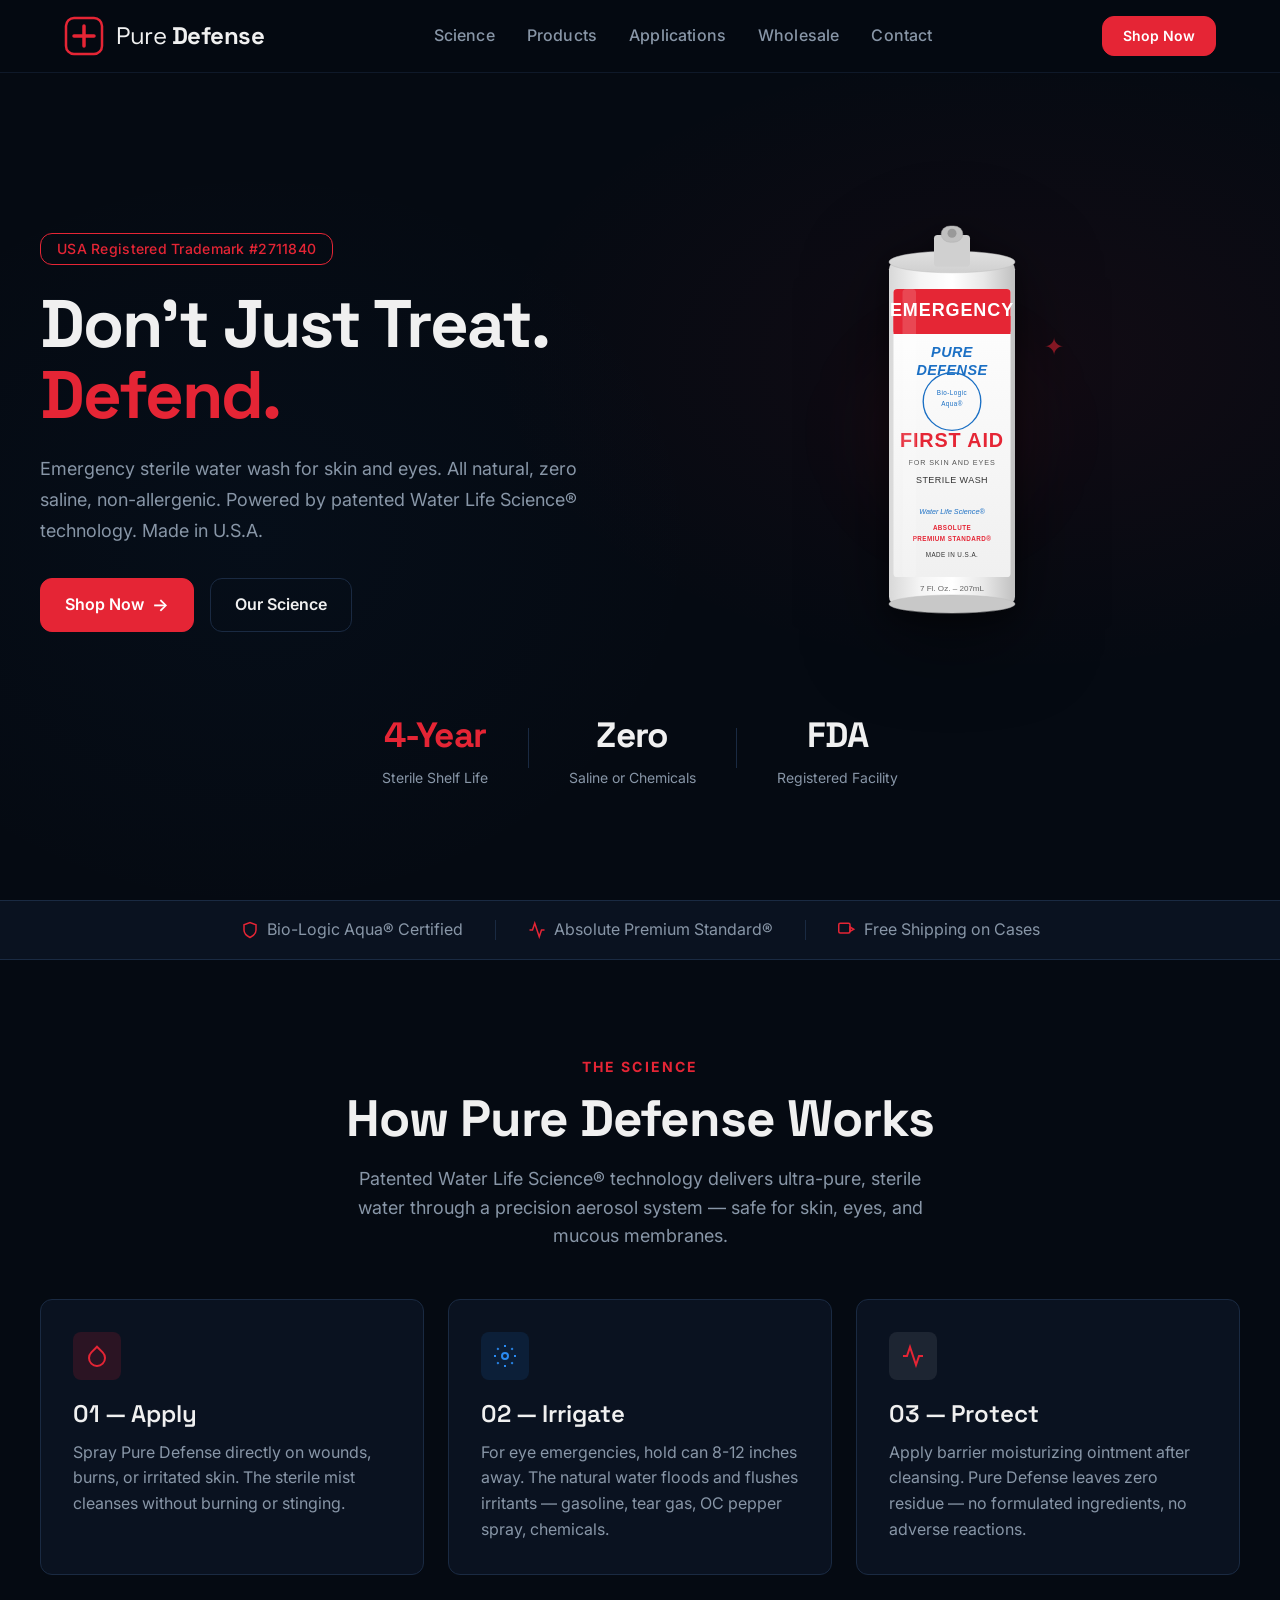
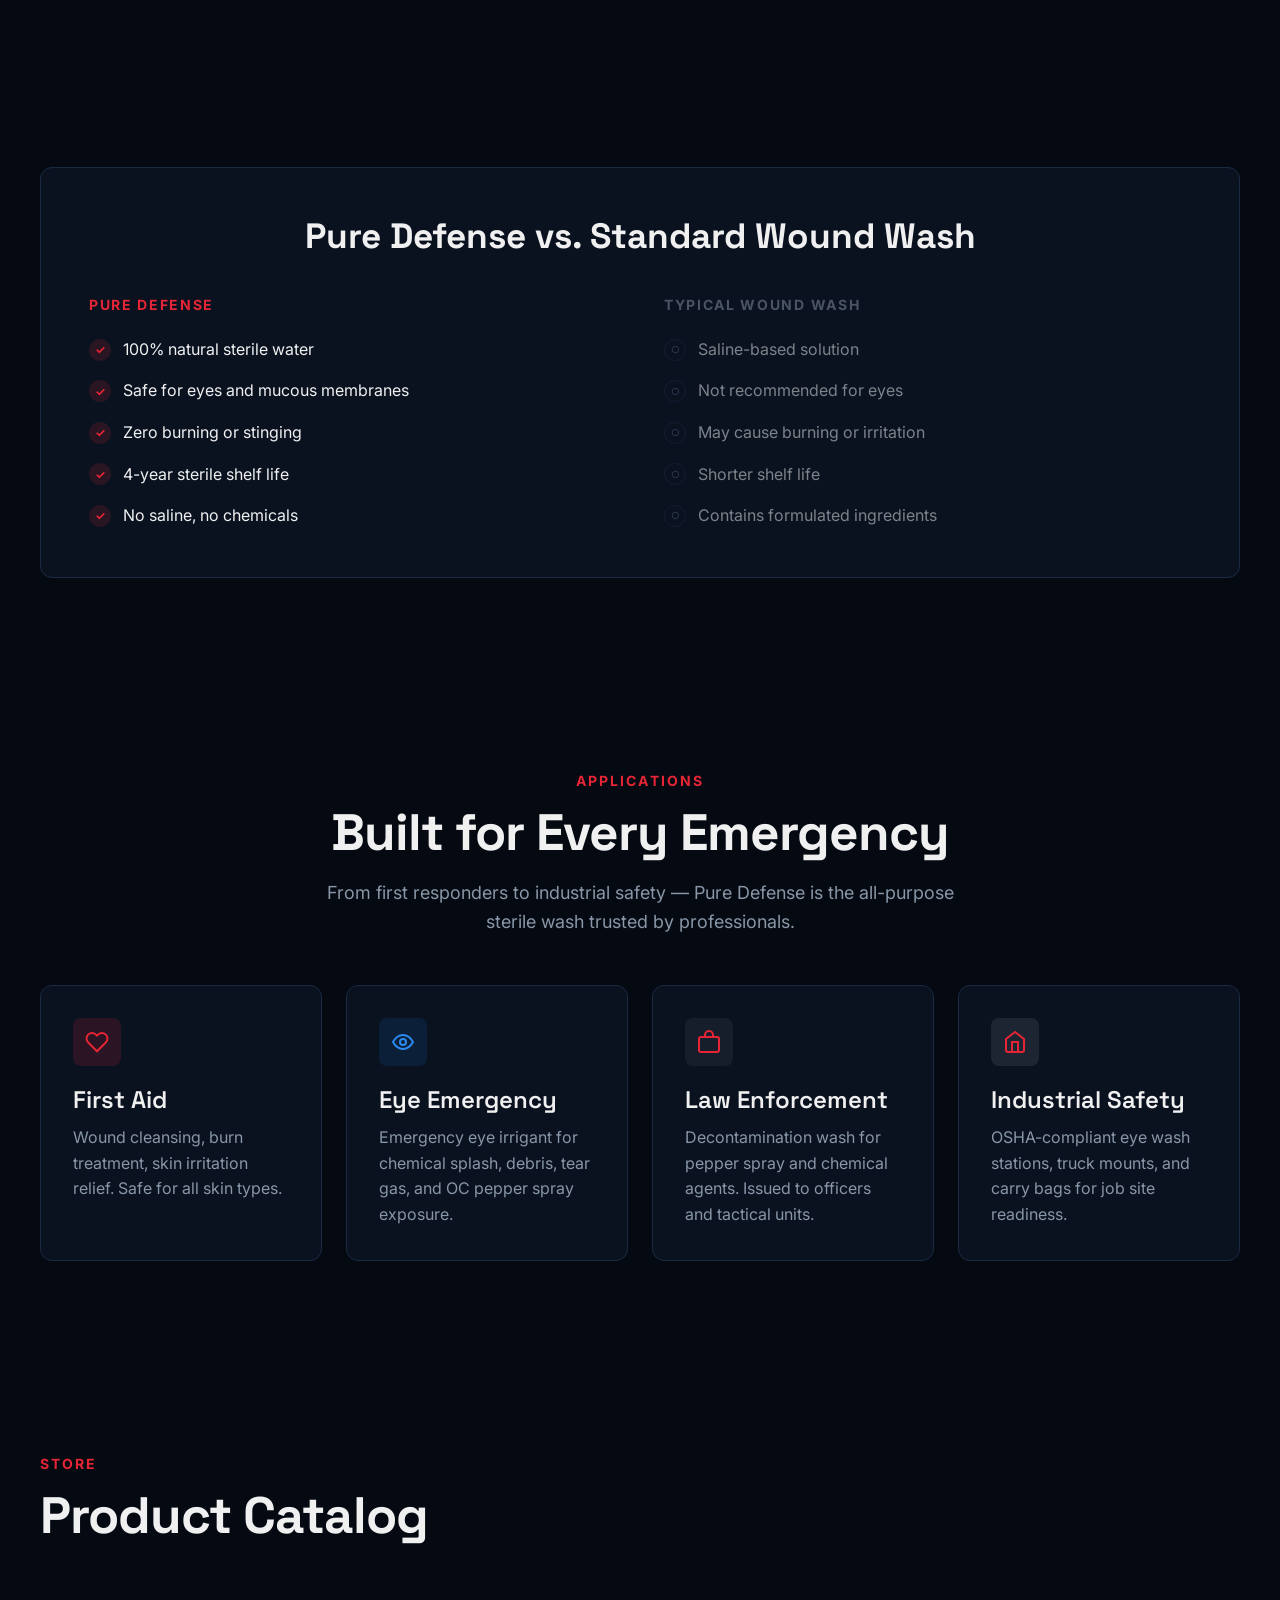
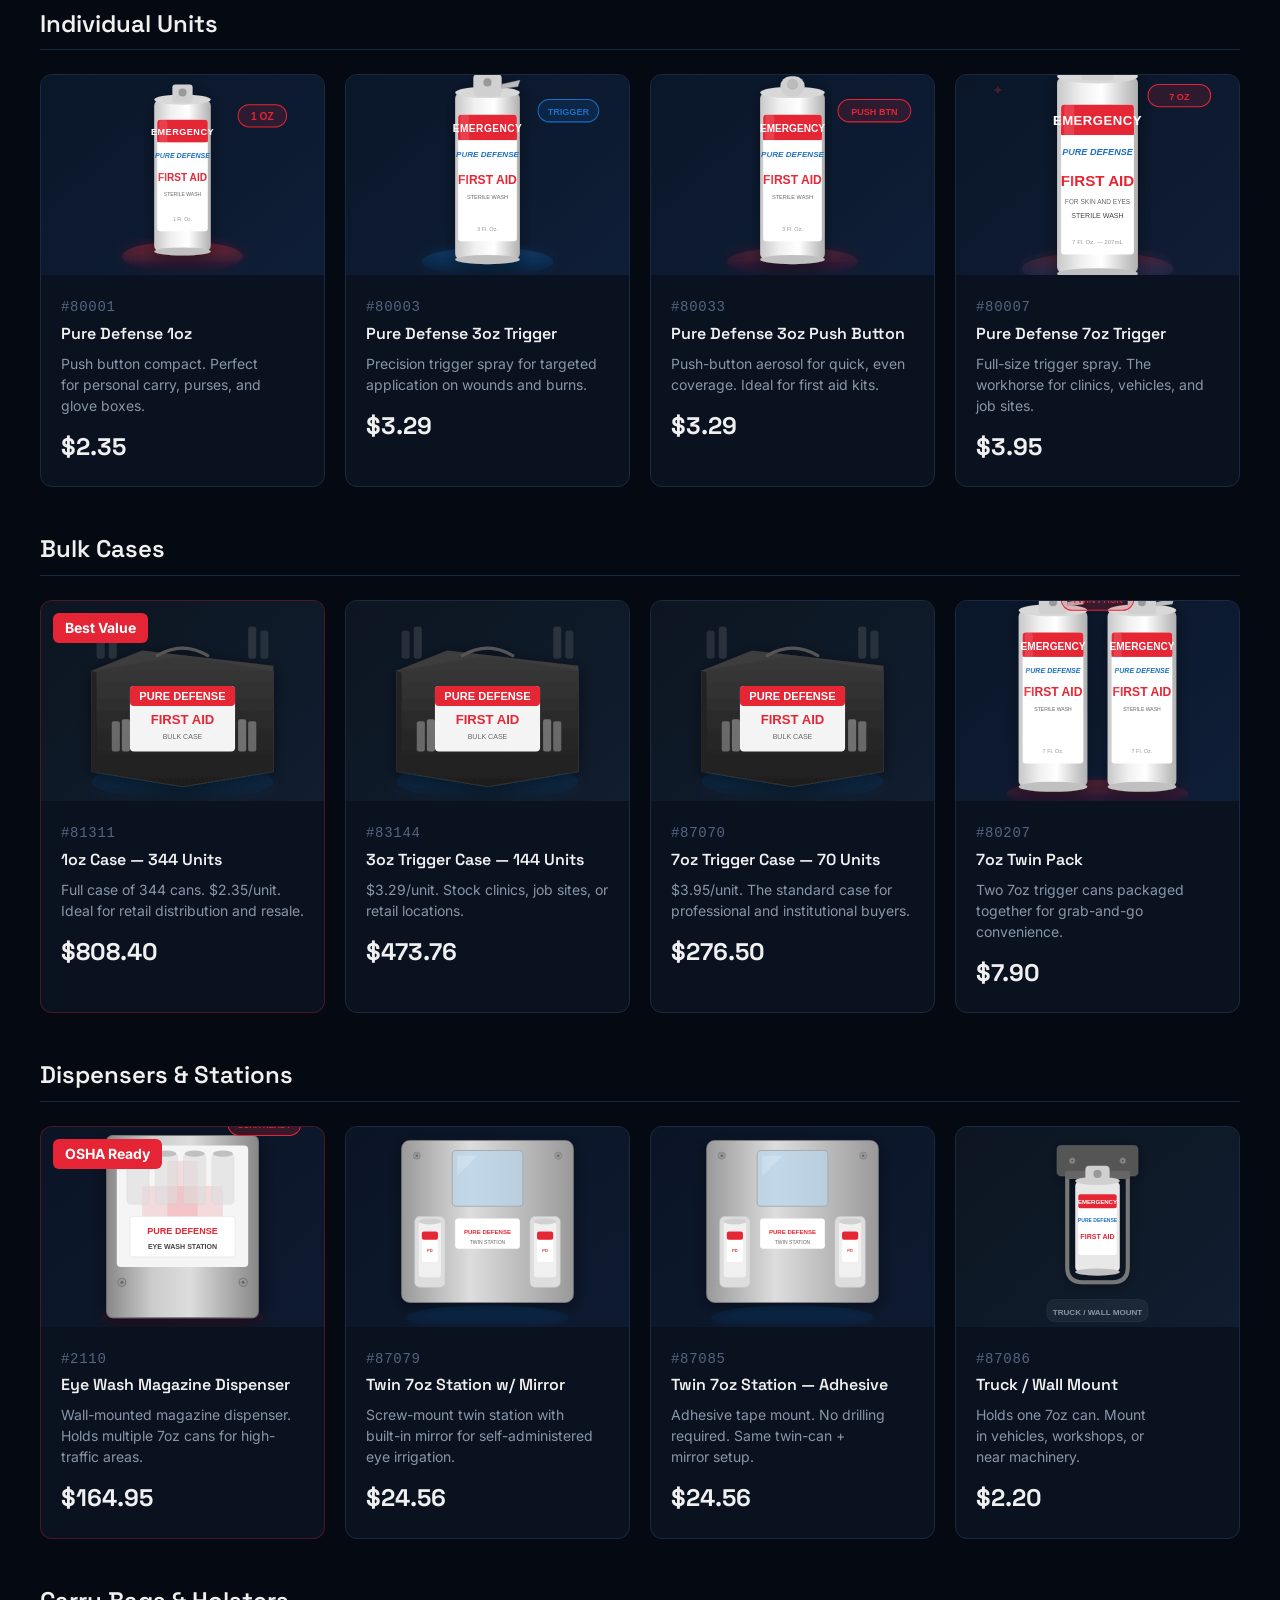
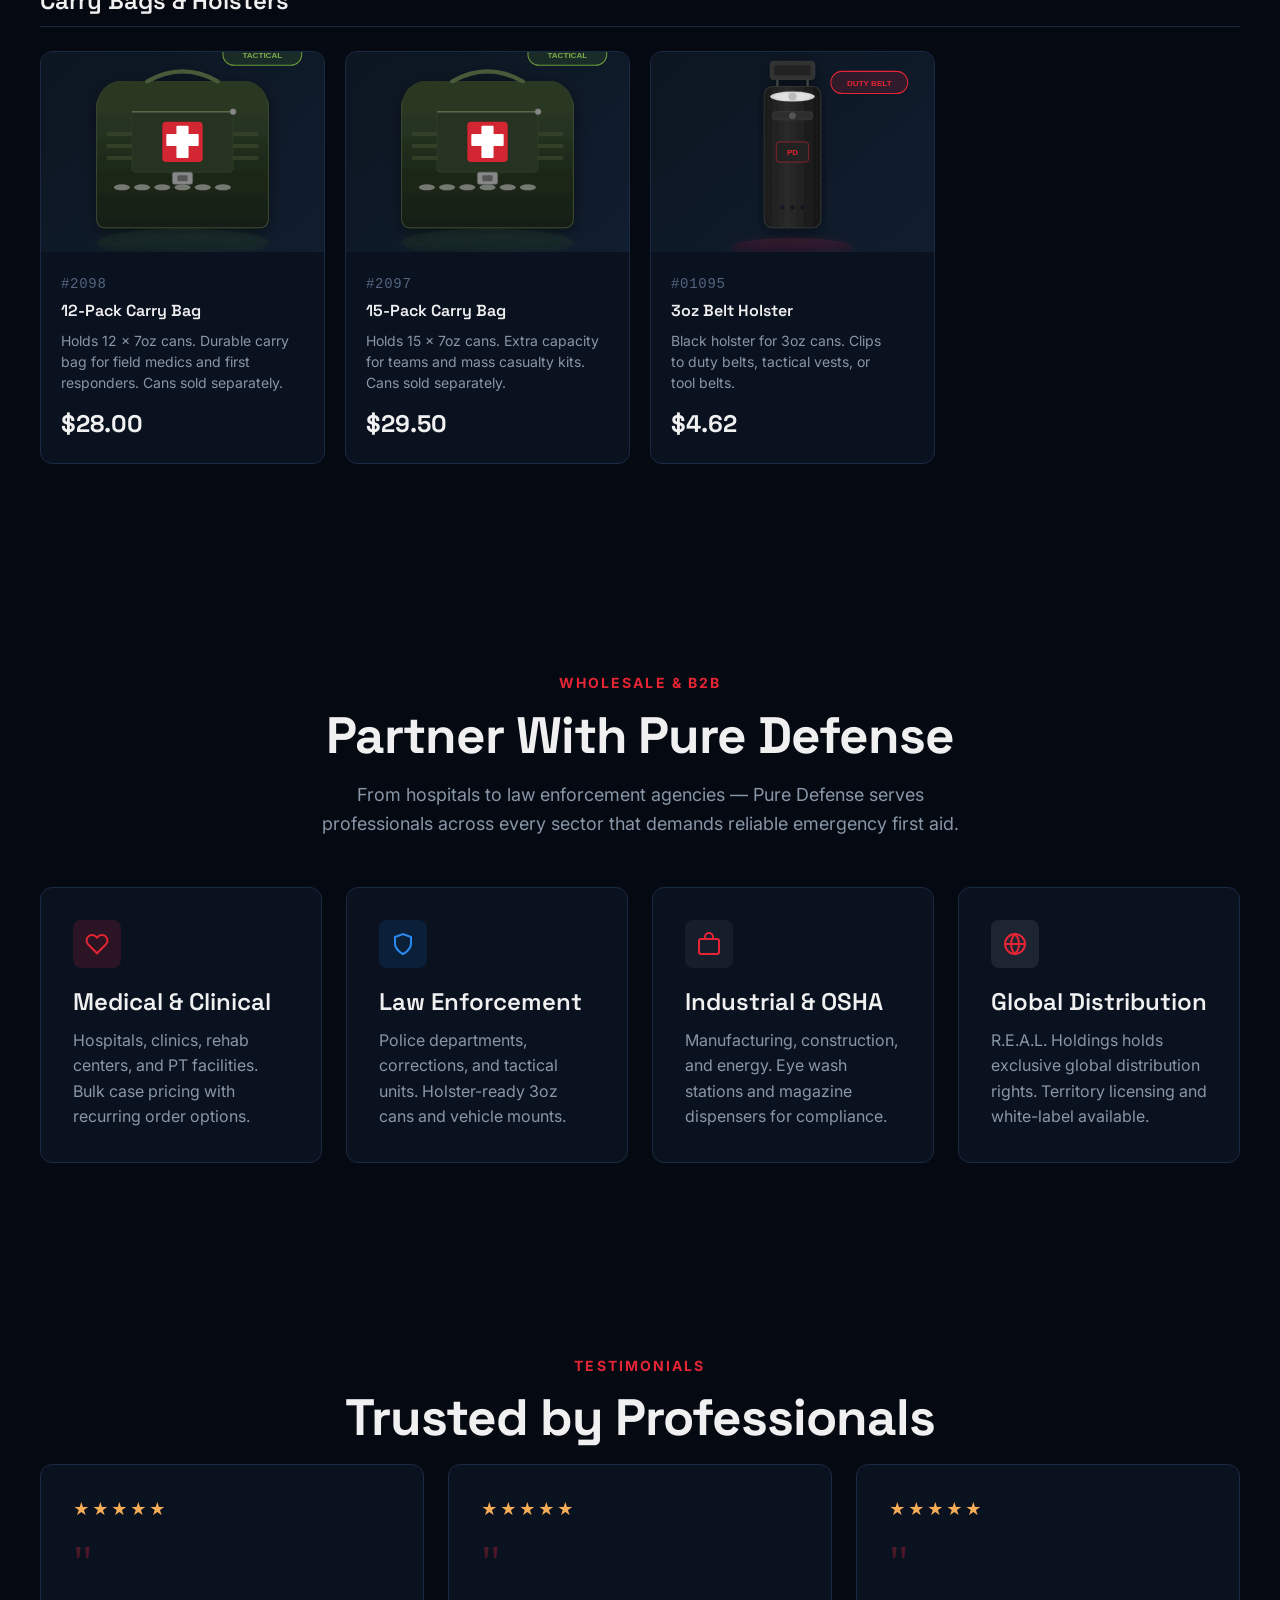
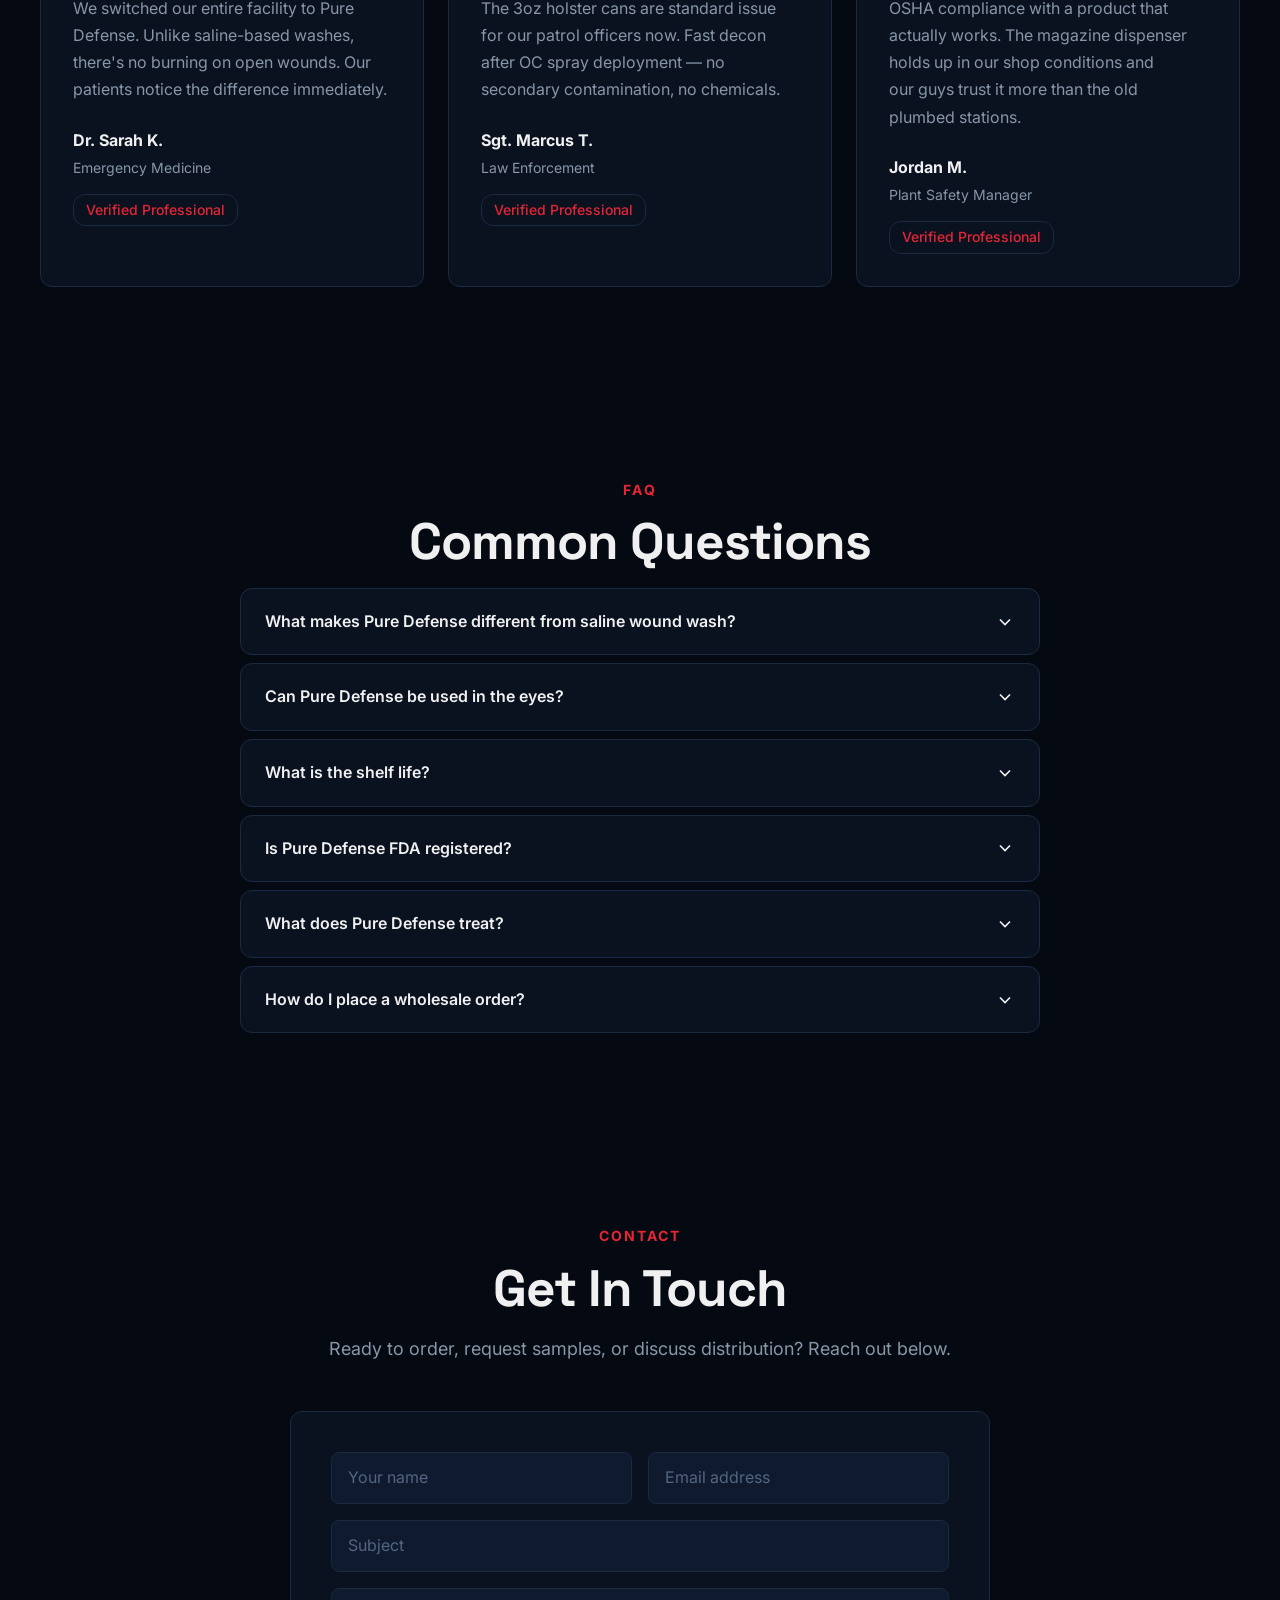
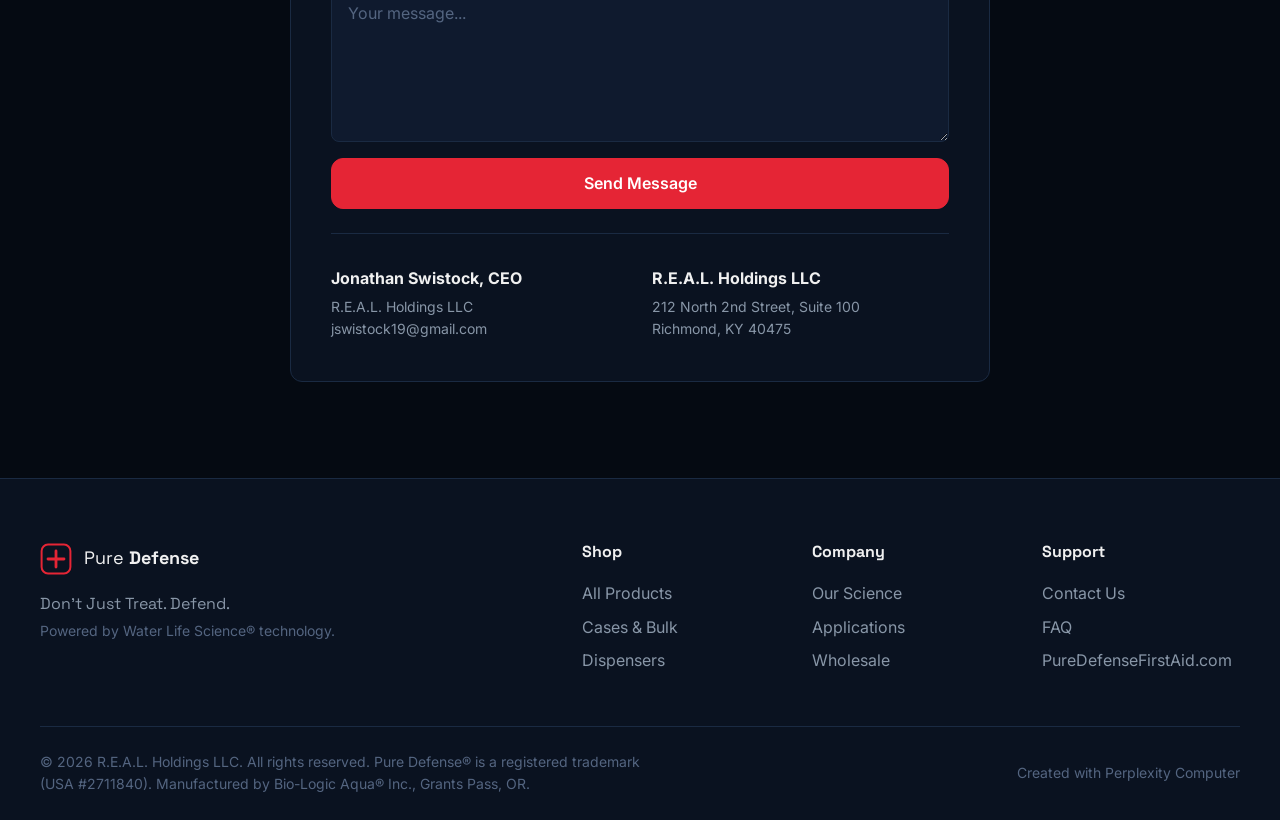
==== commit 058da69b: "Add tactical SVG product illustrations for store - Custom SVG illustrations for all 12 product types" ====
--- a/index.html
+++ b/index.html
@@ -229,9 +229,7 @@
     <div class="product-grid">
       <div class="product-card">
         <div class="product-img-wrap">
-          <div class="product-img-placeholder">
-            <svg width="48" height="48" viewBox="0 0 24 24" fill="none" stroke="#e52535" stroke-width="1.5"><rect x="8" y="2" width="8" height="20" rx="3"/><path d="M12 6v4"/></svg>
-          </div>
+          <img src="./assets/product-1oz.svg" alt="Pure Defense 1oz" loading="lazy">
         </div>
         <div class="product-info">
           <span class="product-sku">#80001</span>
@@ -242,9 +240,7 @@
       </div>
       <div class="product-card">
         <div class="product-img-wrap">
-          <div class="product-img-placeholder">
-            <svg width="48" height="48" viewBox="0 0 24 24" fill="none" stroke="#e52535" stroke-width="1.5"><rect x="7" y="2" width="10" height="20" rx="3"/><path d="M12 6v4"/><path d="M5 8l-2 2M19 8l2 2"/></svg>
-          </div>
+          <img src="./assets/product-3oz-trigger.svg" alt="Pure Defense 3oz Trigger" loading="lazy">
         </div>
         <div class="product-info">
           <span class="product-sku">#80003</span>
@@ -255,9 +251,7 @@
       </div>
       <div class="product-card">
         <div class="product-img-wrap">
-          <div class="product-img-placeholder">
-            <svg width="48" height="48" viewBox="0 0 24 24" fill="none" stroke="#e52535" stroke-width="1.5"><rect x="7" y="2" width="10" height="20" rx="3"/><path d="M12 6v4"/></svg>
-          </div>
+          <img src="./assets/product-3oz-push.svg" alt="Pure Defense 3oz Push Button" loading="lazy">
         </div>
         <div class="product-info">
           <span class="product-sku">#80033</span>
@@ -268,9 +262,7 @@
       </div>
       <div class="product-card">
         <div class="product-img-wrap">
-          <div class="product-img-placeholder">
-            <svg width="48" height="48" viewBox="0 0 24 24" fill="none" stroke="#e52535" stroke-width="1.5"><rect x="6" y="1" width="12" height="22" rx="3"/><path d="M12 5v5"/><path d="M4 7l-2 2M20 7l2 2"/></svg>
-          </div>
+          <img src="./assets/product-7oz-trigger.svg" alt="Pure Defense 7oz Trigger" loading="lazy">
         </div>
         <div class="product-info">
           <span class="product-sku">#80007</span>
@@ -287,9 +279,7 @@
       <div class="product-card featured">
         <span class="product-badge">Best Value</span>
         <div class="product-img-wrap">
-          <div class="product-img-placeholder case">
-            <svg width="48" height="48" viewBox="0 0 24 24" fill="none" stroke="#e52535" stroke-width="1.5"><rect x="2" y="7" width="20" height="14" rx="2"/><path d="M12 7V4a2 2 0 00-2-2H8a2 2 0 00-2 2v3M18 7V4a2 2 0 00-2-2h-2a2 2 0 00-2 2v3"/></svg>
-          </div>
+          <img src="./assets/product-case.svg" alt="Pure Defense 1oz Case" loading="lazy">
         </div>
         <div class="product-info">
           <span class="product-sku">#81311</span>
@@ -300,9 +290,7 @@
       </div>
       <div class="product-card">
         <div class="product-img-wrap">
-          <div class="product-img-placeholder case">
-            <svg width="48" height="48" viewBox="0 0 24 24" fill="none" stroke="#e52535" stroke-width="1.5"><rect x="2" y="7" width="20" height="14" rx="2"/><path d="M12 7V4a2 2 0 00-2-2H8a2 2 0 00-2 2v3M18 7V4a2 2 0 00-2-2h-2a2 2 0 00-2 2v3"/></svg>
-          </div>
+          <img src="./assets/product-case.svg" alt="Pure Defense 3oz Case" loading="lazy">
         </div>
         <div class="product-info">
           <span class="product-sku">#83144</span>
@@ -313,9 +301,7 @@
       </div>
       <div class="product-card">
         <div class="product-img-wrap">
-          <div class="product-img-placeholder case">
-            <svg width="48" height="48" viewBox="0 0 24 24" fill="none" stroke="#e52535" stroke-width="1.5"><rect x="2" y="7" width="20" height="14" rx="2"/><path d="M12 7V4a2 2 0 00-2-2H8a2 2 0 00-2 2v3M18 7V4a2 2 0 00-2-2h-2a2 2 0 00-2 2v3"/></svg>
-          </div>
+          <img src="./assets/product-case.svg" alt="Pure Defense 7oz Case" loading="lazy">
         </div>
         <div class="product-info">
           <span class="product-sku">#87070</span>
@@ -326,9 +312,7 @@
       </div>
       <div class="product-card">
         <div class="product-img-wrap">
-          <div class="product-img-placeholder case">
-            <svg width="48" height="48" viewBox="0 0 24 24" fill="none" stroke="#e52535" stroke-width="1.5"><rect x="2" y="7" width="20" height="14" rx="2"/><path d="M12 7V4a2 2 0 00-2-2H8a2 2 0 00-2 2v3M18 7V4a2 2 0 00-2-2h-2a2 2 0 00-2 2v3"/></svg>
-          </div>
+          <img src="./assets/product-twin-pack.svg" alt="Pure Defense 7oz Twin Pack" loading="lazy">
         </div>
         <div class="product-info">
           <span class="product-sku">#80207</span>
@@ -345,9 +329,7 @@
       <div class="product-card featured">
         <span class="product-badge">OSHA Ready</span>
         <div class="product-img-wrap">
-          <div class="product-img-placeholder dispenser">
-            <svg width="48" height="48" viewBox="0 0 24 24" fill="none" stroke="#e52535" stroke-width="1.5"><rect x="4" y="2" width="16" height="20" rx="2"/><path d="M4 8h16M12 8v14M8 12h2M14 12h2M8 16h2M14 16h2"/></svg>
-          </div>
+          <img src="./assets/product-dispenser.svg" alt="Eye Wash Magazine Dispenser" loading="lazy">
         </div>
         <div class="product-info">
           <span class="product-sku">#2110</span>
@@ -358,9 +340,7 @@
       </div>
       <div class="product-card">
         <div class="product-img-wrap">
-          <div class="product-img-placeholder dispenser">
-            <svg width="48" height="48" viewBox="0 0 24 24" fill="none" stroke="#e52535" stroke-width="1.5"><rect x="3" y="3" width="18" height="14" rx="2"/><circle cx="12" cy="10" r="3"/><path d="M3 17h18"/></svg>
-          </div>
+          <img src="./assets/product-twin-station.svg" alt="Twin 7oz Station with Mirror" loading="lazy">
         </div>
         <div class="product-info">
           <span class="product-sku">#87079</span>
@@ -371,9 +351,7 @@
       </div>
       <div class="product-card">
         <div class="product-img-wrap">
-          <div class="product-img-placeholder dispenser">
-            <svg width="48" height="48" viewBox="0 0 24 24" fill="none" stroke="#e52535" stroke-width="1.5"><rect x="3" y="3" width="18" height="14" rx="2"/><circle cx="12" cy="10" r="3"/><path d="M3 17h18"/></svg>
-          </div>
+          <img src="./assets/product-twin-station.svg" alt="Twin 7oz Station Adhesive" loading="lazy">
         </div>
         <div class="product-info">
           <span class="product-sku">#87085</span>
@@ -384,9 +362,7 @@
       </div>
       <div class="product-card">
         <div class="product-img-wrap">
-          <div class="product-img-placeholder">
-            <svg width="48" height="48" viewBox="0 0 24 24" fill="none" stroke="#e52535" stroke-width="1.5"><rect x="4" y="4" width="16" height="16" rx="3"/><path d="M8 2v4M16 2v4M4 10h16"/></svg>
-          </div>
+          <img src="./assets/product-wall-mount.svg" alt="Truck Wall Mount" loading="lazy">
         </div>
         <div class="product-info">
           <span class="product-sku">#87086</span>
@@ -402,9 +378,7 @@
     <div class="product-grid">
       <div class="product-card">
         <div class="product-img-wrap">
-          <div class="product-img-placeholder">
-            <svg width="48" height="48" viewBox="0 0 24 24" fill="none" stroke="#e52535" stroke-width="1.5"><path d="M6 2L3 6v14a2 2 0 002 2h14a2 2 0 002-2V6l-3-4zM3 6h18"/><path d="M16 10a4 4 0 01-8 0"/></svg>
-          </div>
+          <img src="./assets/product-carry-bag.svg" alt="12-Pack Carry Bag" loading="lazy">
         </div>
         <div class="product-info">
           <span class="product-sku">#2098</span>
@@ -415,9 +389,7 @@
       </div>
       <div class="product-card">
         <div class="product-img-wrap">
-          <div class="product-img-placeholder">
-            <svg width="48" height="48" viewBox="0 0 24 24" fill="none" stroke="#e52535" stroke-width="1.5"><path d="M6 2L3 6v14a2 2 0 002 2h14a2 2 0 002-2V6l-3-4zM3 6h18"/><path d="M16 10a4 4 0 01-8 0"/></svg>
-          </div>
+          <img src="./assets/product-carry-bag.svg" alt="15-Pack Carry Bag" loading="lazy">
         </div>
         <div class="product-info">
           <span class="product-sku">#2097</span>
@@ -428,9 +400,7 @@
       </div>
       <div class="product-card">
         <div class="product-img-wrap">
-          <div class="product-img-placeholder">
-            <svg width="48" height="48" viewBox="0 0 24 24" fill="none" stroke="#e52535" stroke-width="1.5"><rect x="8" y="6" width="8" height="16" rx="2"/><path d="M8 6c0-2.21 1.79-4 4-4s4 1.79 4 4"/></svg>
-          </div>
+          <img src="./assets/product-holster.svg" alt="3oz Belt Holster" loading="lazy">
         </div>
         <div class="product-info">
           <span class="product-sku">#01095</span>
--- a/style.css
+++ b/style.css
@@ -459,28 +459,17 @@
 }
 
 .product-img-wrap {
-  padding: var(--space-6) var(--space-4);
   display: flex; align-items: center; justify-content: center;
-  background: linear-gradient(135deg, var(--color-surface-2), var(--color-surface));
-  min-height: 140px;
-}
-
-.product-img-placeholder {
-  width: 80px; height: 100px;
-  display: flex; align-items: center; justify-content: center;
-  background: rgba(229, 37, 53, 0.05);
-  border-radius: var(--radius-md);
-  border: 1px dashed rgba(229, 37, 53, 0.2);
-}
-.product-img-placeholder.case {
-  width: 100px;
-  background: rgba(26, 111, 196, 0.05);
-  border-color: rgba(26, 111, 196, 0.2);
-}
-.product-img-placeholder.dispenser {
-  width: 100px; height: 110px;
-  background: rgba(255,255,255,0.03);
-  border-color: rgba(255,255,255,0.1);
+  overflow: hidden;
+  border-radius: var(--radius-lg) var(--radius-lg) 0 0;
+}
+.product-img-wrap img {
+  width: 100%; height: 200px;
+  object-fit: cover;
+  transition: transform 400ms ease;
+}
+.product-card:hover .product-img-wrap img {
+  transform: scale(1.03);
 }
 
 .product-info {
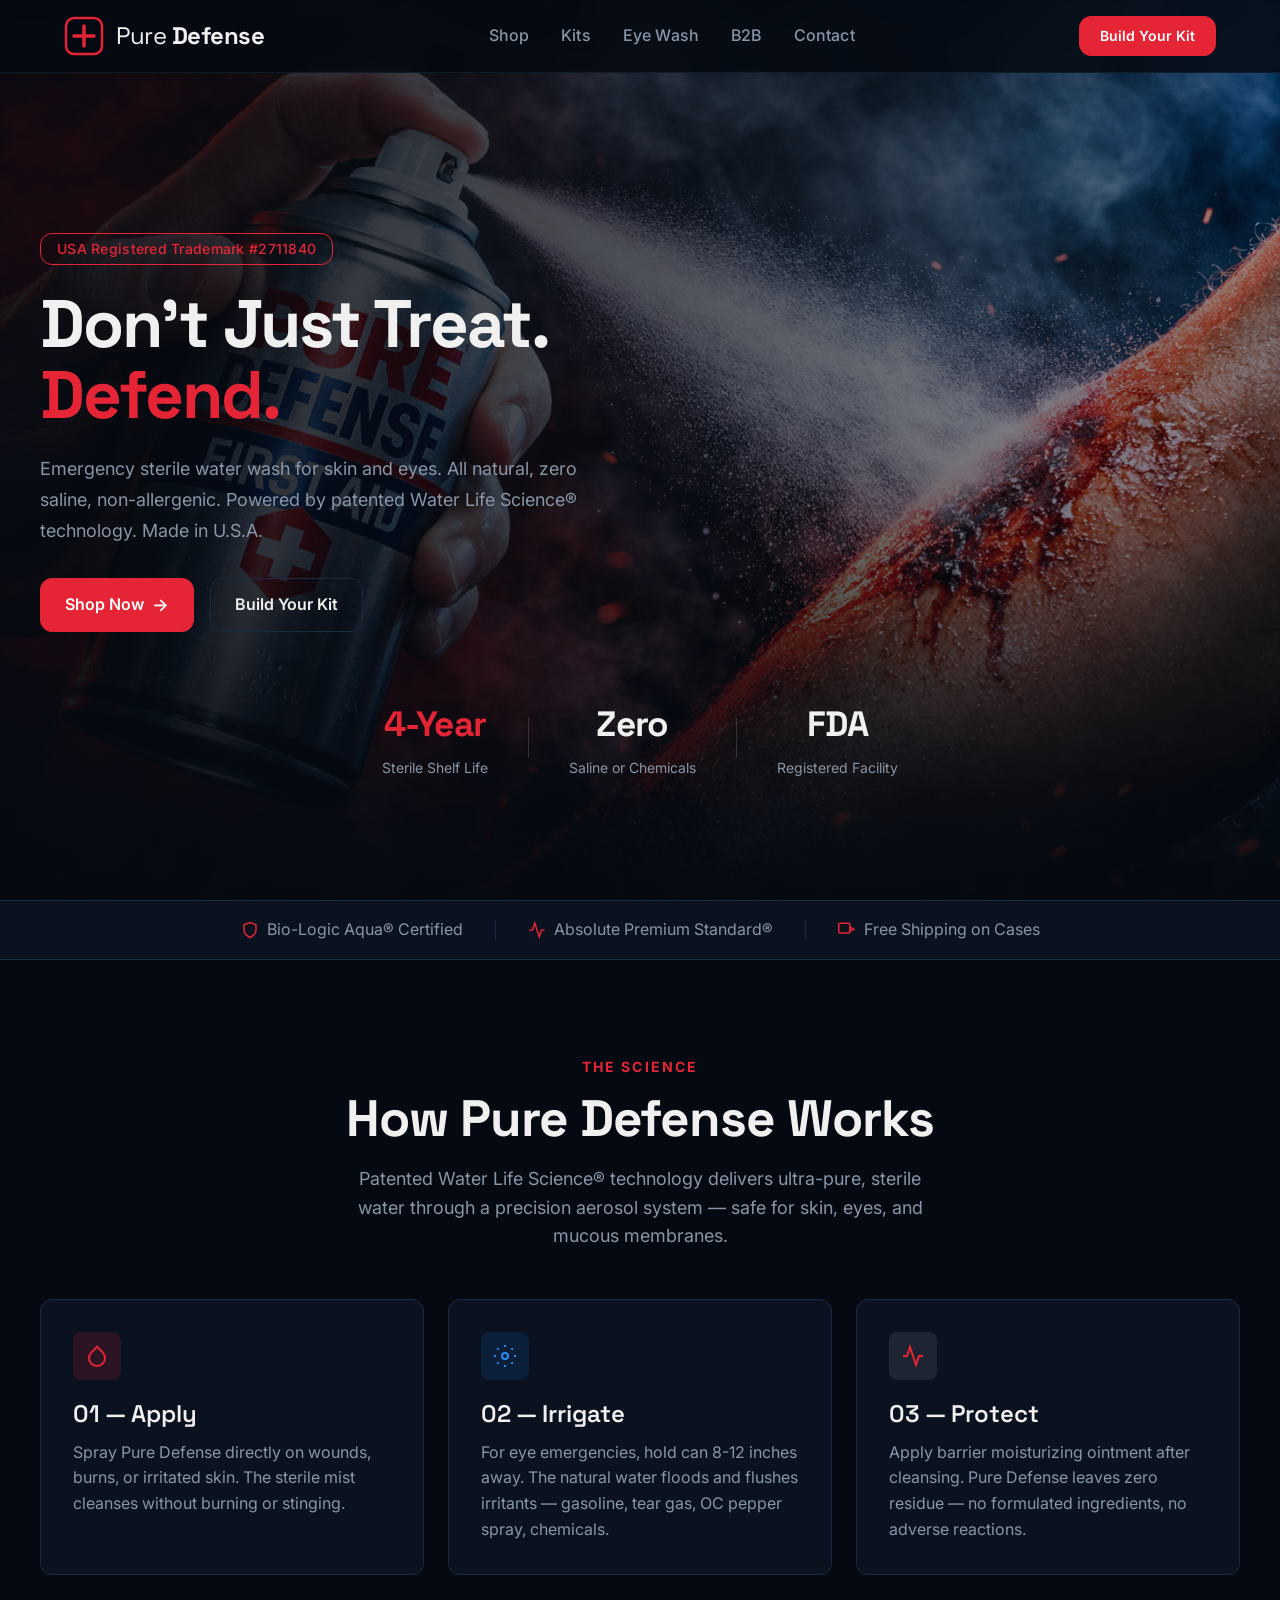
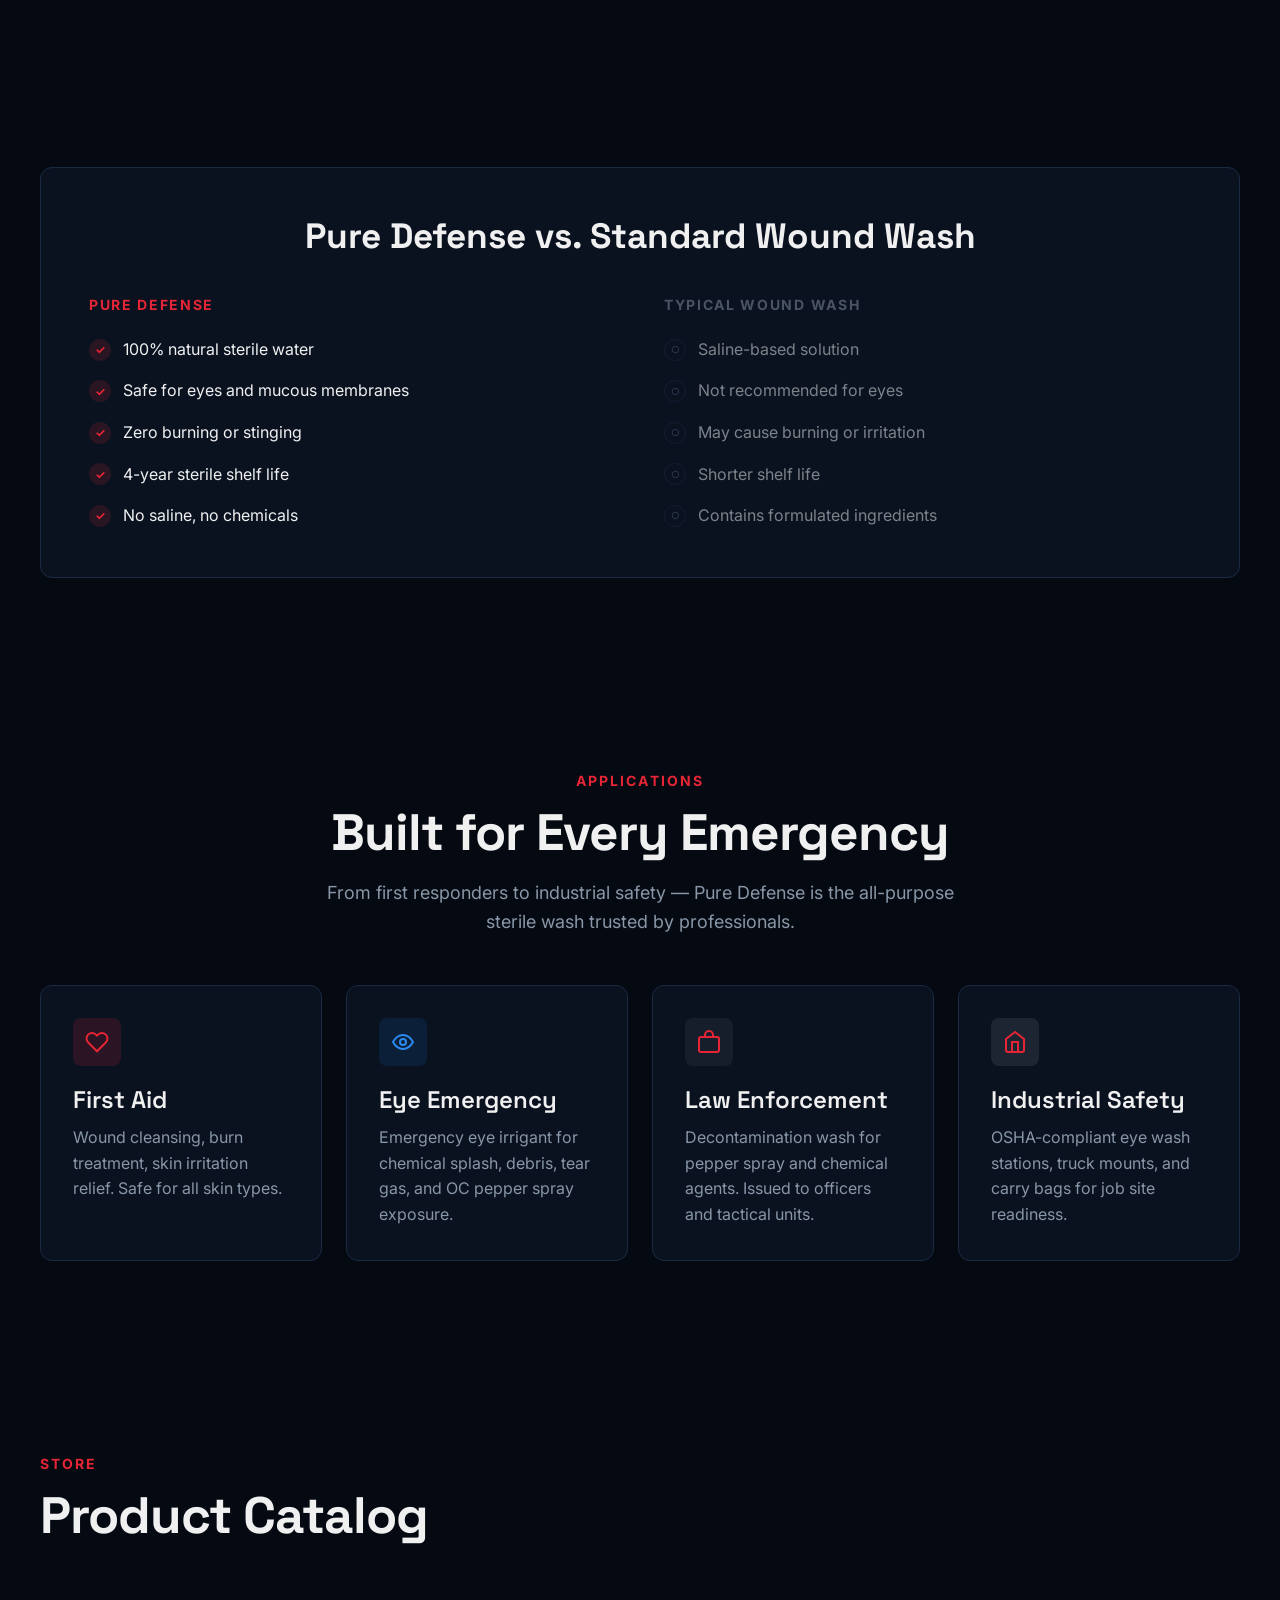
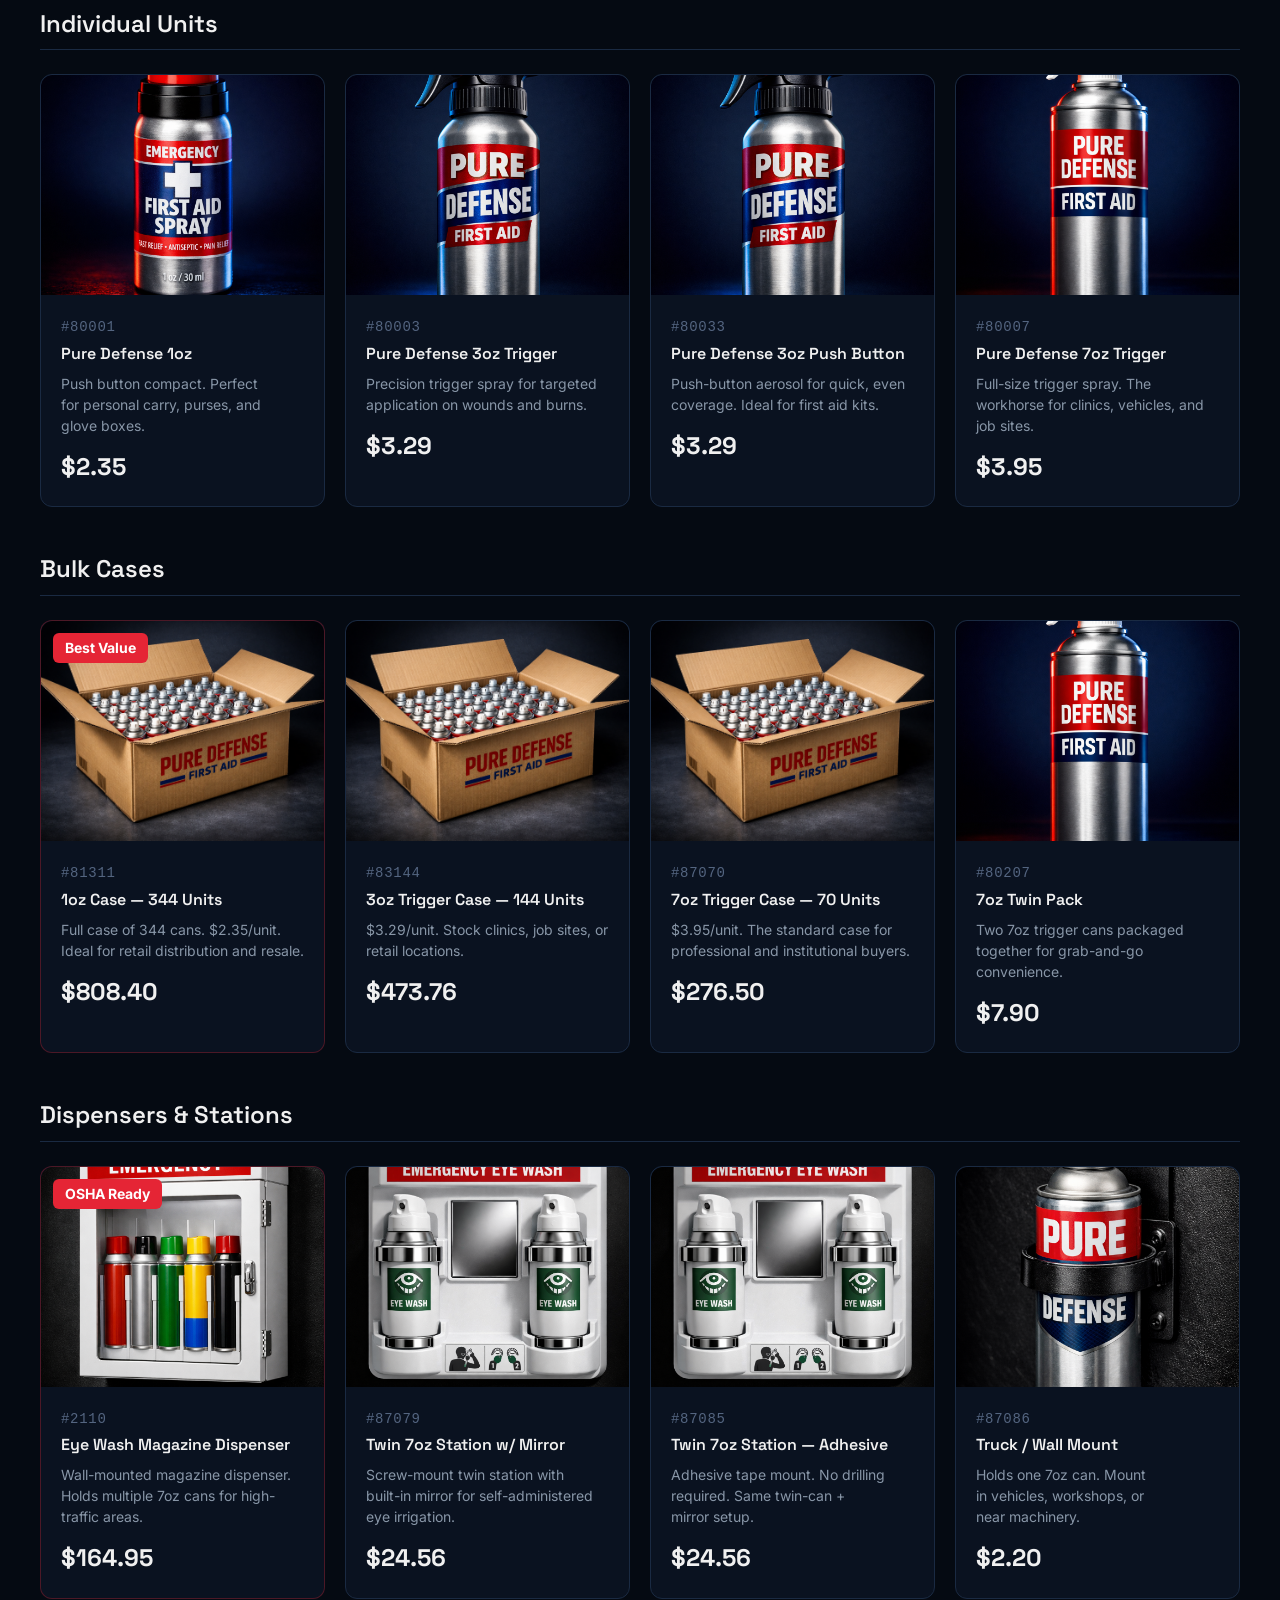
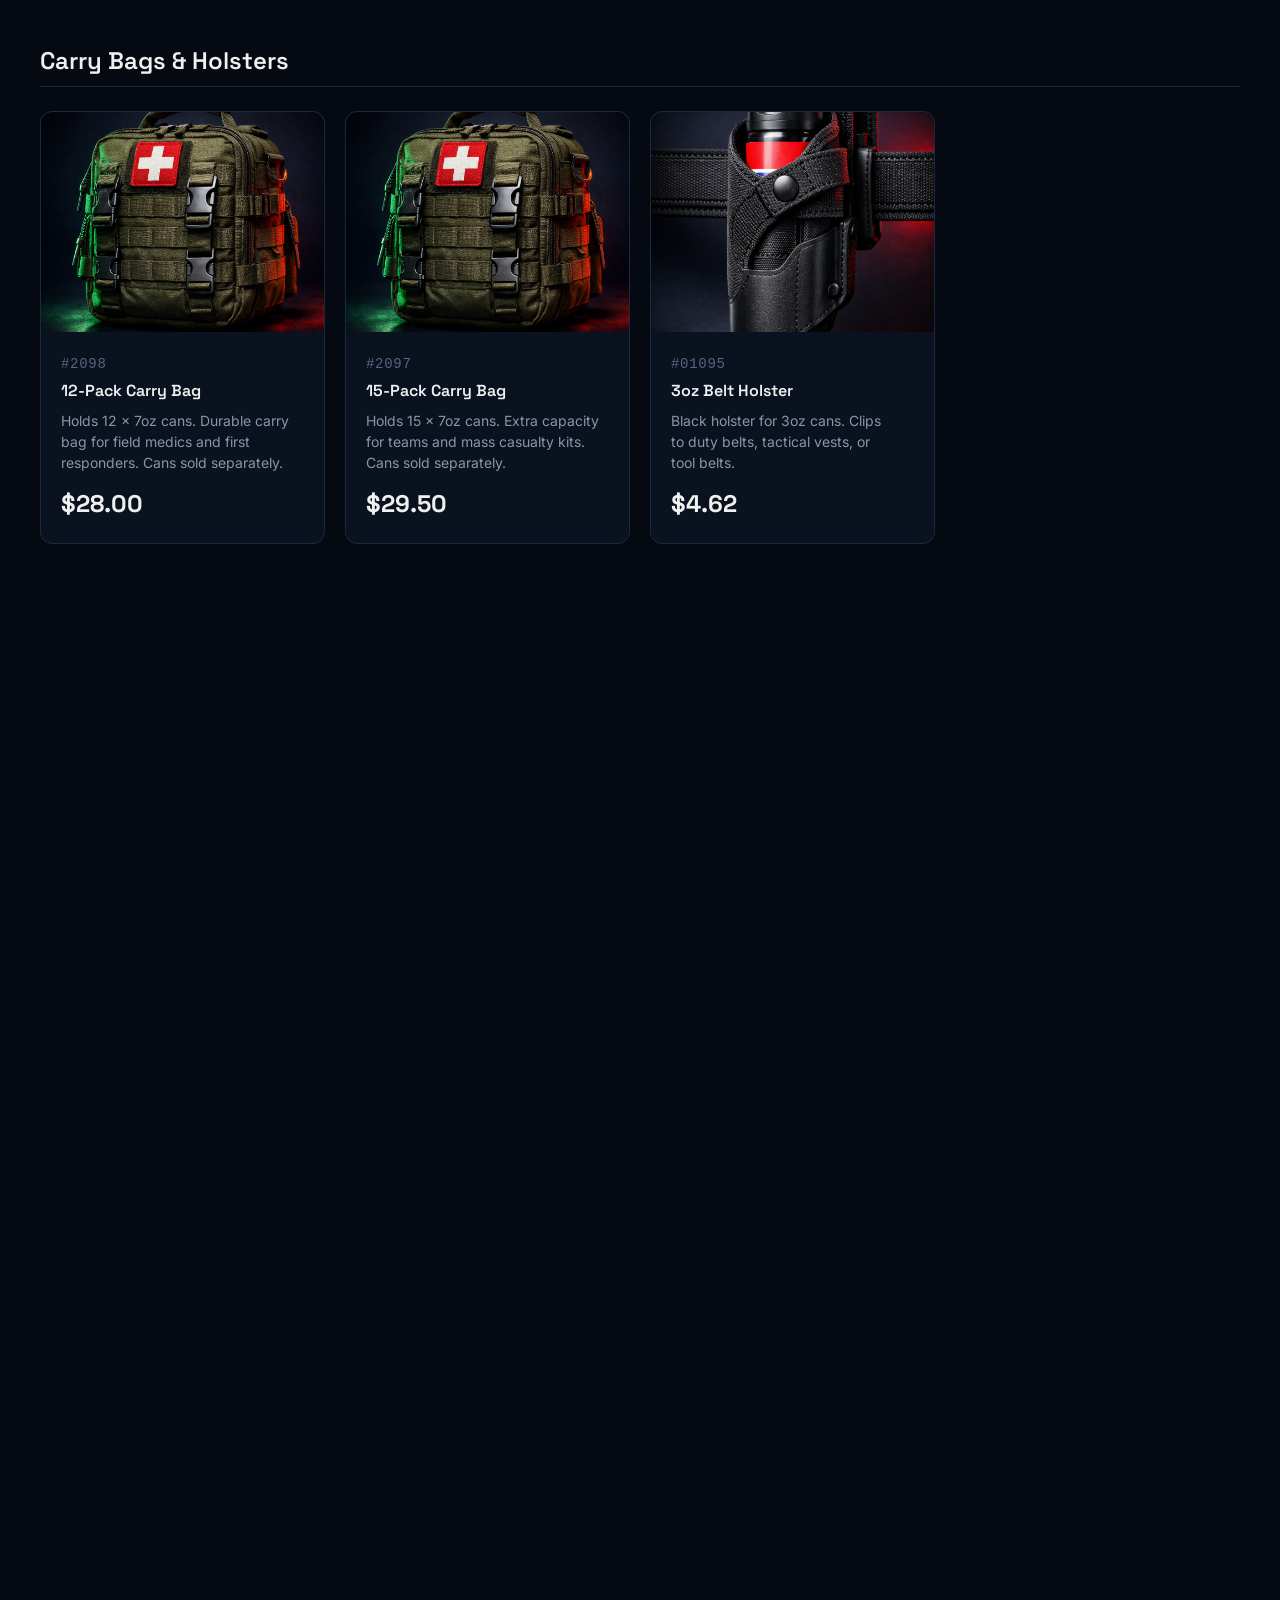
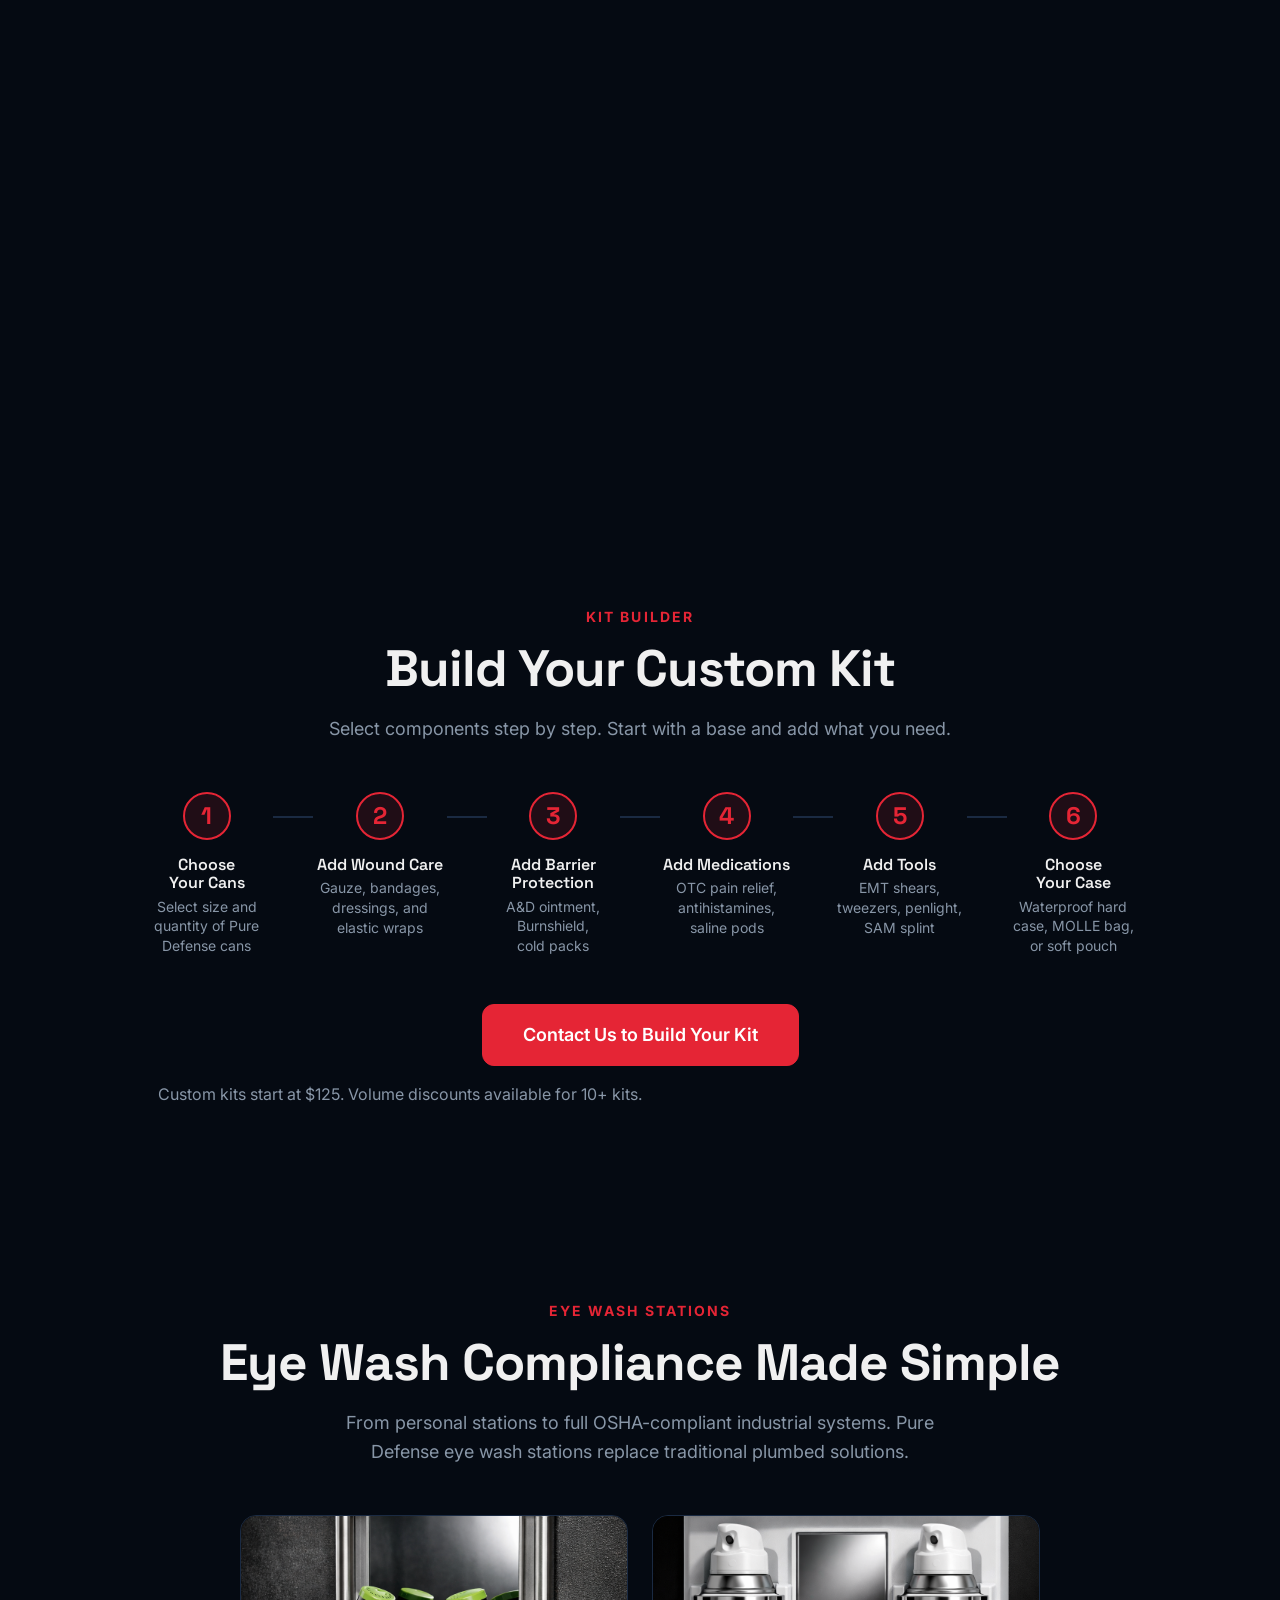
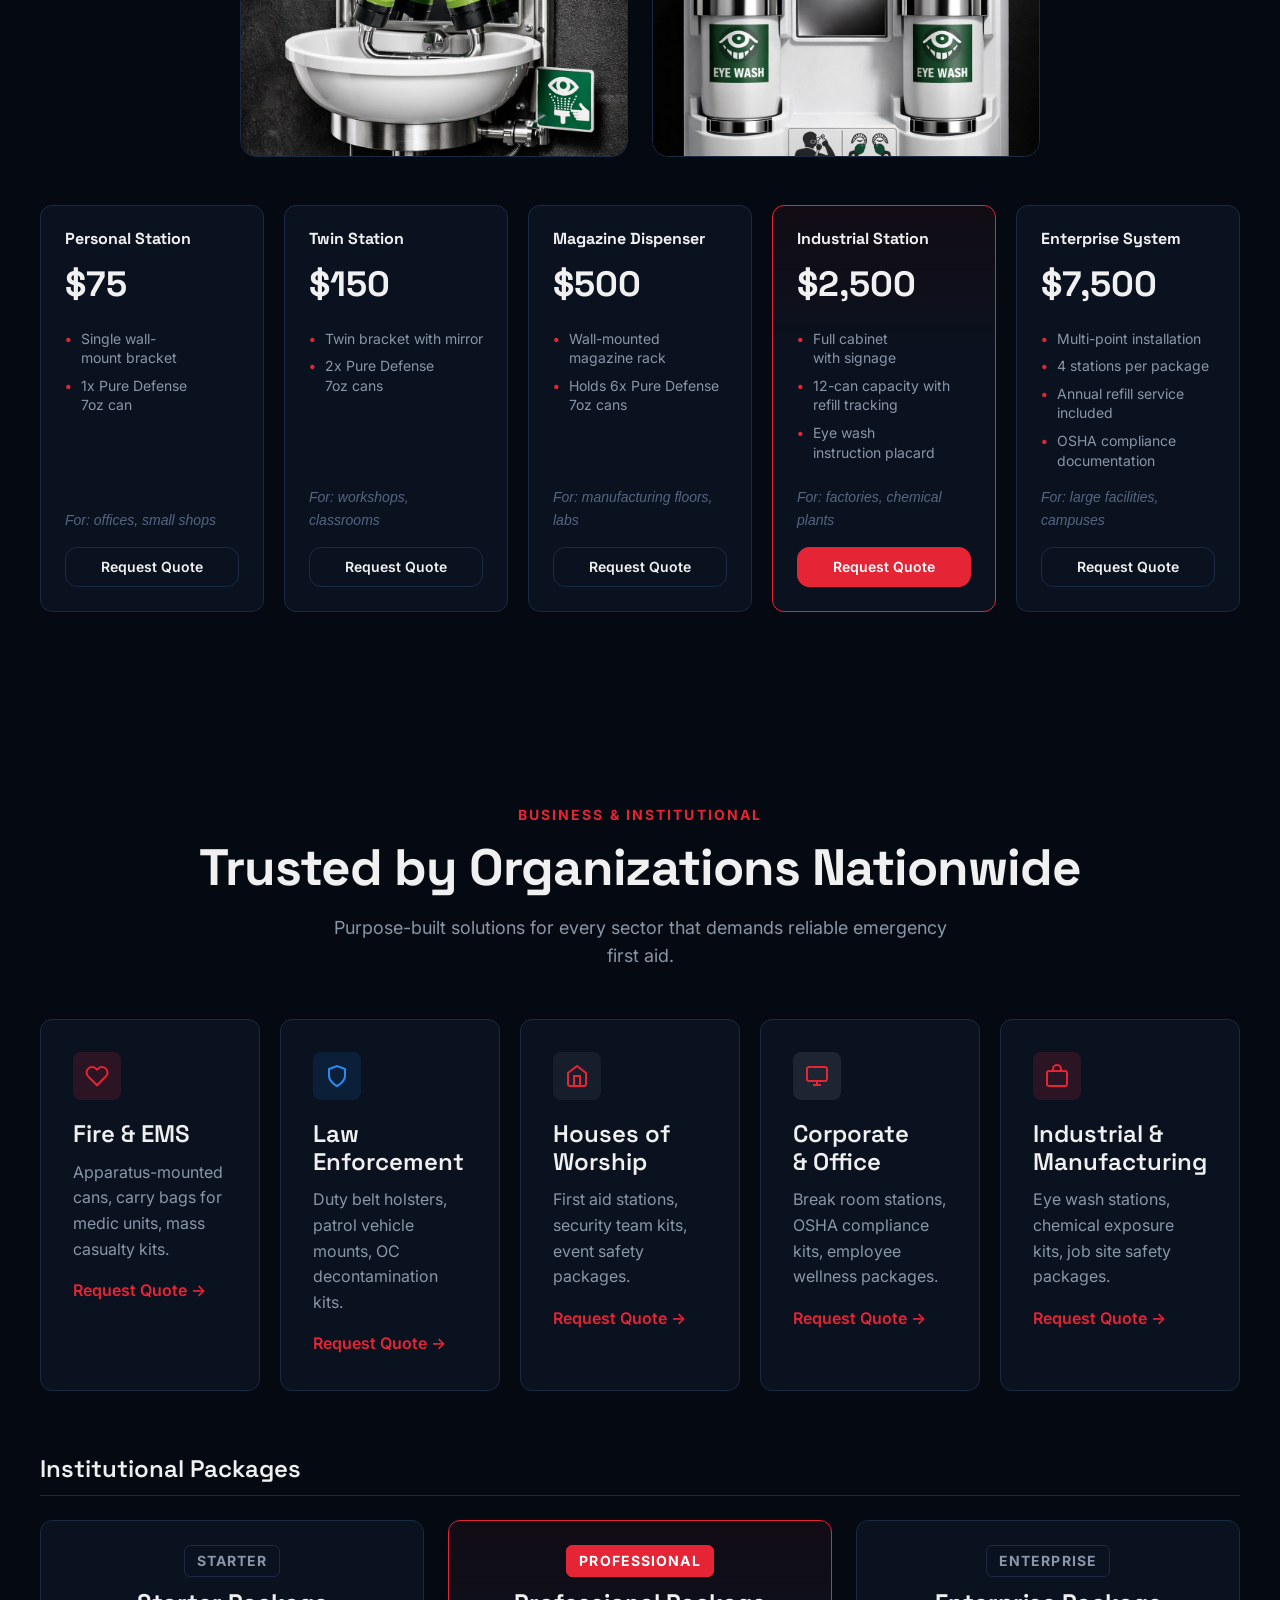
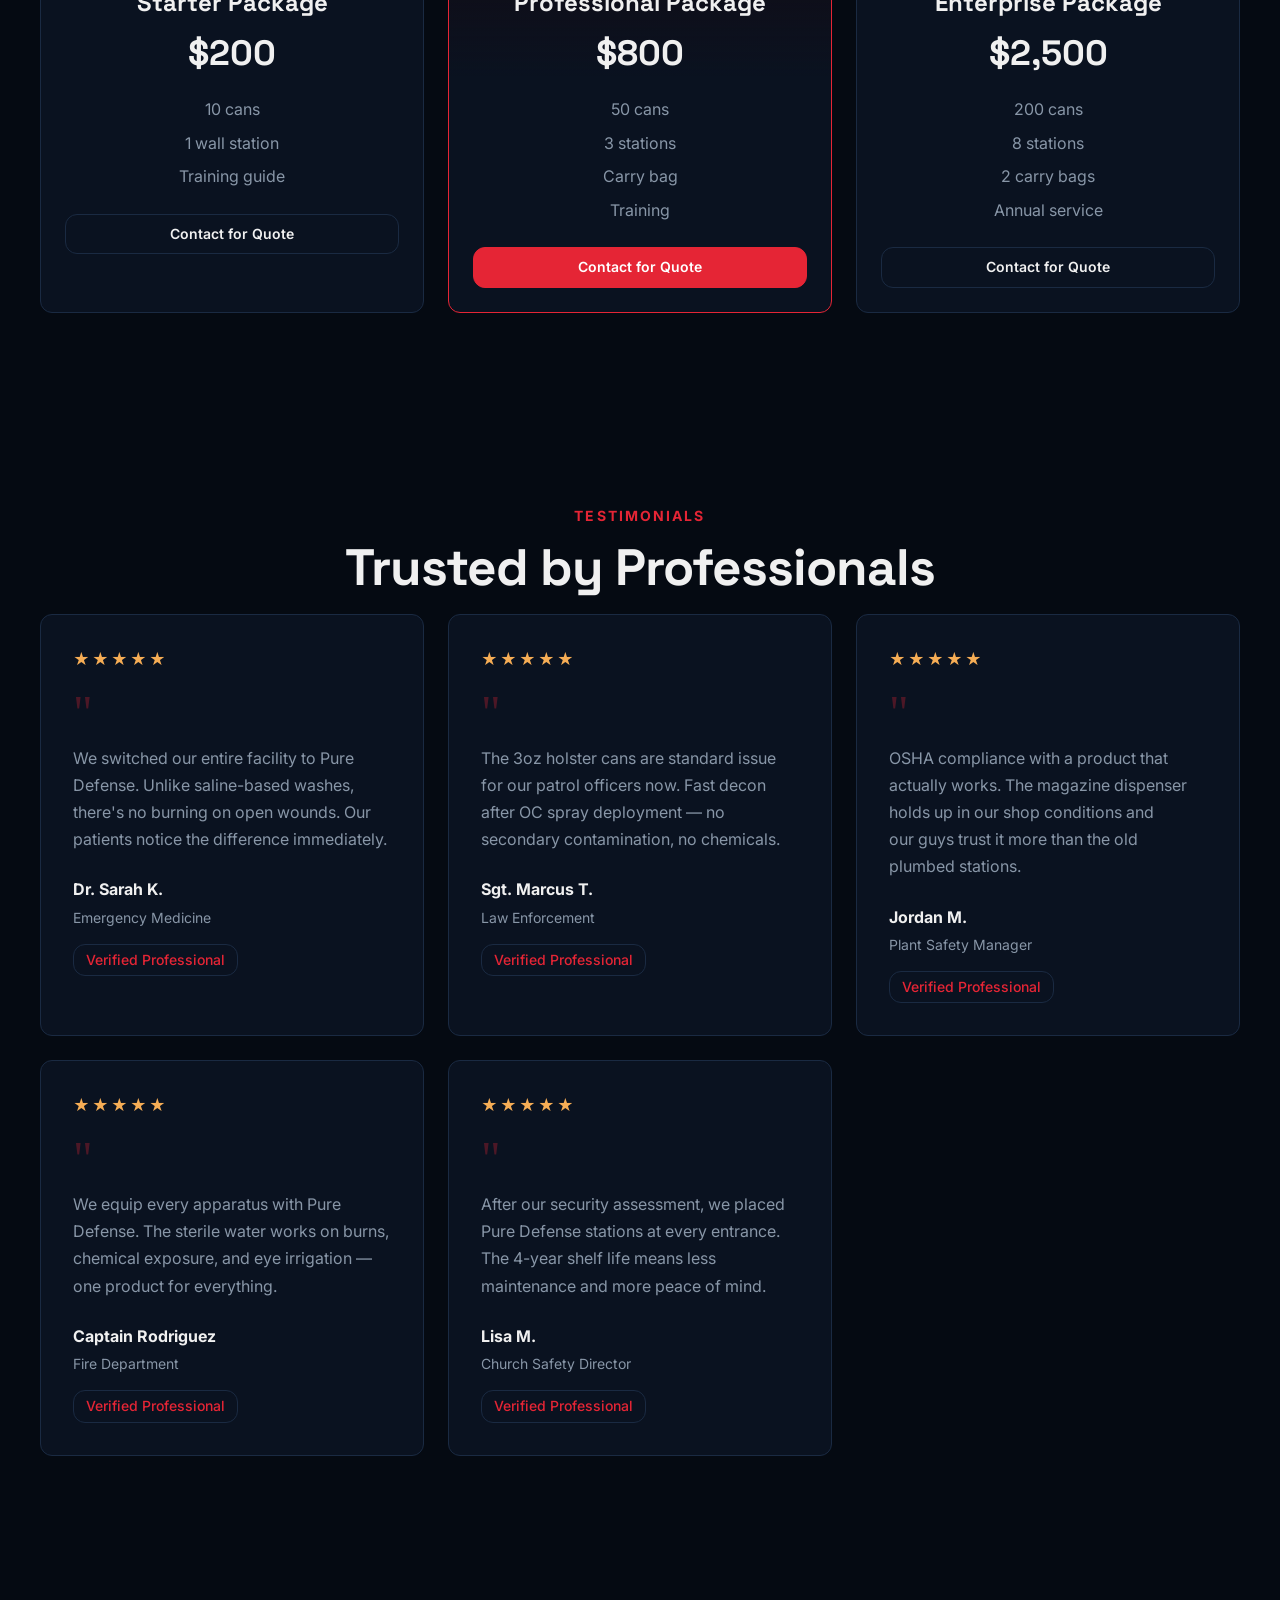
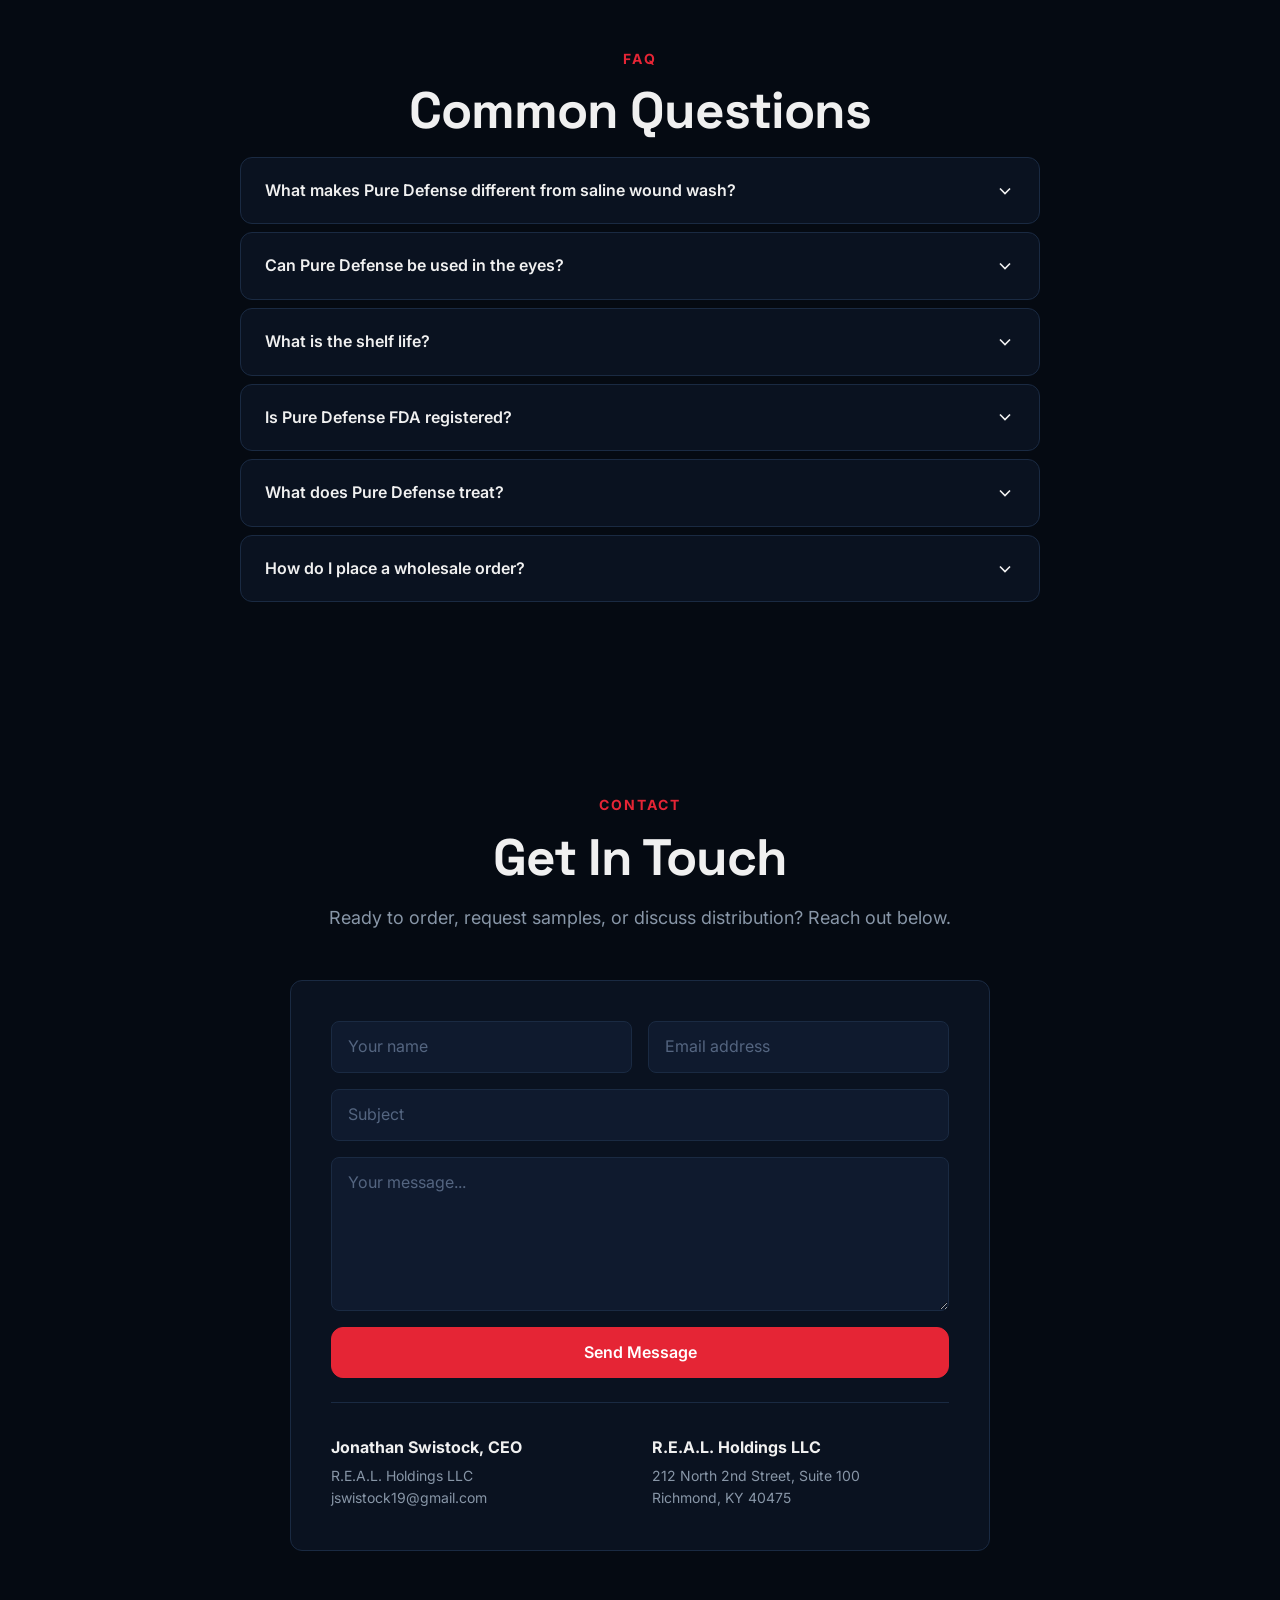
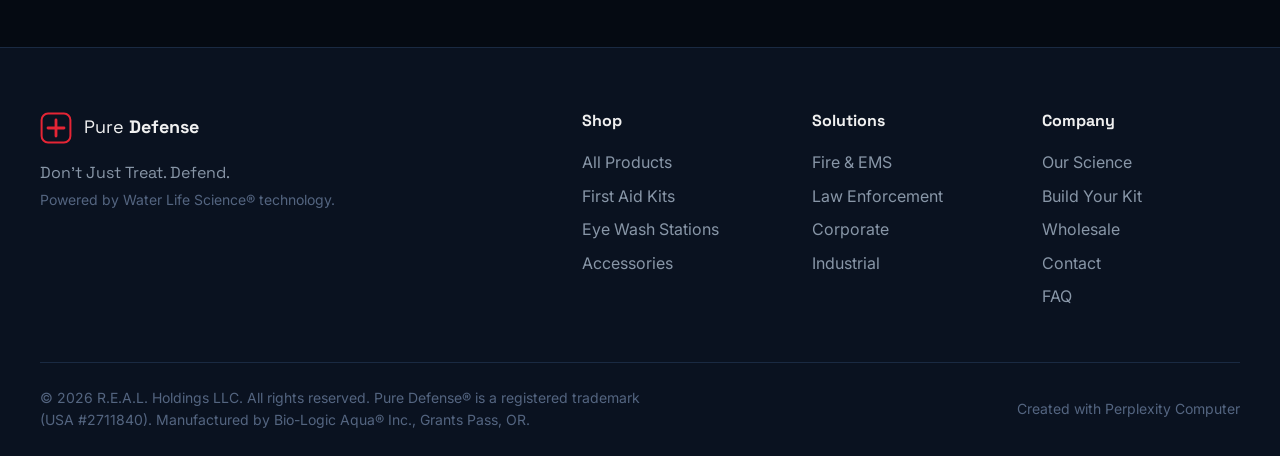
==== commit 880e4acf: "Full site expansion: AI product photos, kits, configurator, eye wash, B2B - Replaced all SVG product" ====
--- a/index.html
+++ b/index.html
@@ -39,14 +39,14 @@
       <span class="logo-text">Pure <strong>Defense</strong></span>
     </a>
     <div class="nav-links" id="navLinks">
-      <a href="#science">Science</a>
-      <a href="#products">Products</a>
-      <a href="#applications">Applications</a>
-      <a href="#wholesale">Wholesale</a>
+      <a href="#products">Shop</a>
+      <a href="#kits">Kits</a>
+      <a href="#eyewash">Eye Wash</a>
+      <a href="#wholesale">B2B</a>
       <a href="#contact">Contact</a>
     </div>
     <div class="nav-actions">
-      <a href="#products" class="btn btn-primary btn-sm">Shop Now</a>
+      <a href="#configurator" class="btn btn-primary btn-sm">Build Your Kit</a>
       <button class="mobile-menu-btn" id="mobileMenuBtn" aria-label="Toggle menu">
         <svg width="24" height="24" viewBox="0 0 24 24" fill="none" stroke="currentColor" stroke-width="2" stroke-linecap="round"><path d="M3 12h18M3 6h18M3 18h18"/></svg>
       </button>
@@ -56,6 +56,10 @@
 
 <!-- ===== HERO ===== -->
 <section class="hero" id="hero">
+  <div class="hero-bg">
+    <img src="./assets/img-hero.png" alt="" loading="eager">
+    <div class="hero-overlay"></div>
+  </div>
   <div class="hero-inner">
     <div class="hero-text">
       <span class="badge">USA Registered Trademark #2711840</span>
@@ -63,14 +67,7 @@
       <p class="hero-sub">Emergency sterile water wash for skin and eyes. All natural, zero saline, non-allergenic. Powered by patented Water Life Science® technology. Made in U.S.A.</p>
       <div class="hero-ctas">
         <a href="#products" class="btn btn-primary">Shop Now <span class="arrow">→</span></a>
-        <a href="#science" class="btn btn-ghost">Our Science</a>
-      </div>
-    </div>
-    <div class="hero-visual">
-      <div class="product-showcase">
-        <div class="can-glow"></div>
-        <img src="./assets/hero-can.svg" alt="Pure Defense 7oz Emergency First Aid Sterile Wash" class="hero-product-img">
-        <div class="sparkle">✦</div>
+        <a href="#configurator" class="btn btn-ghost">Build Your Kit</a>
       </div>
     </div>
   </div>
@@ -229,7 +226,7 @@
     <div class="product-grid">
       <div class="product-card">
         <div class="product-img-wrap">
-          <img src="./assets/product-1oz.svg" alt="Pure Defense 1oz" loading="lazy">
+          <img src="./assets/img-1oz-can.png" alt="Pure Defense 1oz" loading="lazy">
         </div>
         <div class="product-info">
           <span class="product-sku">#80001</span>
@@ -240,7 +237,7 @@
       </div>
       <div class="product-card">
         <div class="product-img-wrap">
-          <img src="./assets/product-3oz-trigger.svg" alt="Pure Defense 3oz Trigger" loading="lazy">
+          <img src="./assets/img-3oz-can.png" alt="Pure Defense 3oz Trigger" loading="lazy">
         </div>
         <div class="product-info">
           <span class="product-sku">#80003</span>
@@ -251,7 +248,7 @@
       </div>
       <div class="product-card">
         <div class="product-img-wrap">
-          <img src="./assets/product-3oz-push.svg" alt="Pure Defense 3oz Push Button" loading="lazy">
+          <img src="./assets/img-3oz-can.png" alt="Pure Defense 3oz Push Button" loading="lazy">
         </div>
         <div class="product-info">
           <span class="product-sku">#80033</span>
@@ -262,7 +259,7 @@
       </div>
       <div class="product-card">
         <div class="product-img-wrap">
-          <img src="./assets/product-7oz-trigger.svg" alt="Pure Defense 7oz Trigger" loading="lazy">
+          <img src="./assets/img-7oz-can.png" alt="Pure Defense 7oz Trigger" loading="lazy">
         </div>
         <div class="product-info">
           <span class="product-sku">#80007</span>
@@ -279,7 +276,7 @@
       <div class="product-card featured">
         <span class="product-badge">Best Value</span>
         <div class="product-img-wrap">
-          <img src="./assets/product-case.svg" alt="Pure Defense 1oz Case" loading="lazy">
+          <img src="./assets/img-bulk-case.png" alt="Pure Defense 1oz Case" loading="lazy">
         </div>
         <div class="product-info">
           <span class="product-sku">#81311</span>
@@ -290,7 +287,7 @@
       </div>
       <div class="product-card">
         <div class="product-img-wrap">
-          <img src="./assets/product-case.svg" alt="Pure Defense 3oz Case" loading="lazy">
+          <img src="./assets/img-bulk-case.png" alt="Pure Defense 3oz Case" loading="lazy">
         </div>
         <div class="product-info">
           <span class="product-sku">#83144</span>
@@ -301,7 +298,7 @@
       </div>
       <div class="product-card">
         <div class="product-img-wrap">
-          <img src="./assets/product-case.svg" alt="Pure Defense 7oz Case" loading="lazy">
+          <img src="./assets/img-bulk-case.png" alt="Pure Defense 7oz Case" loading="lazy">
         </div>
         <div class="product-info">
           <span class="product-sku">#87070</span>
@@ -312,7 +309,7 @@
       </div>
       <div class="product-card">
         <div class="product-img-wrap">
-          <img src="./assets/product-twin-pack.svg" alt="Pure Defense 7oz Twin Pack" loading="lazy">
+          <img src="./assets/img-7oz-can.png" alt="Pure Defense 7oz Twin Pack" loading="lazy">
         </div>
         <div class="product-info">
           <span class="product-sku">#80207</span>
@@ -329,7 +326,7 @@
       <div class="product-card featured">
         <span class="product-badge">OSHA Ready</span>
         <div class="product-img-wrap">
-          <img src="./assets/product-dispenser.svg" alt="Eye Wash Magazine Dispenser" loading="lazy">
+          <img src="./assets/img-dispenser.png" alt="Eye Wash Magazine Dispenser" loading="lazy">
         </div>
         <div class="product-info">
           <span class="product-sku">#2110</span>
@@ -340,7 +337,7 @@
       </div>
       <div class="product-card">
         <div class="product-img-wrap">
-          <img src="./assets/product-twin-station.svg" alt="Twin 7oz Station with Mirror" loading="lazy">
+          <img src="./assets/img-twin-station.png" alt="Twin 7oz Station with Mirror" loading="lazy">
         </div>
         <div class="product-info">
           <span class="product-sku">#87079</span>
@@ -351,7 +348,7 @@
       </div>
       <div class="product-card">
         <div class="product-img-wrap">
-          <img src="./assets/product-twin-station.svg" alt="Twin 7oz Station Adhesive" loading="lazy">
+          <img src="./assets/img-twin-station.png" alt="Twin 7oz Station Adhesive" loading="lazy">
         </div>
         <div class="product-info">
           <span class="product-sku">#87085</span>
@@ -362,7 +359,7 @@
       </div>
       <div class="product-card">
         <div class="product-img-wrap">
-          <img src="./assets/product-wall-mount.svg" alt="Truck Wall Mount" loading="lazy">
+          <img src="./assets/img-wall-mount.png" alt="Truck Wall Mount" loading="lazy">
         </div>
         <div class="product-info">
           <span class="product-sku">#87086</span>
@@ -378,7 +375,7 @@
     <div class="product-grid">
       <div class="product-card">
         <div class="product-img-wrap">
-          <img src="./assets/product-carry-bag.svg" alt="12-Pack Carry Bag" loading="lazy">
+          <img src="./assets/img-carry-bag.png" alt="12-Pack Carry Bag" loading="lazy">
         </div>
         <div class="product-info">
           <span class="product-sku">#2098</span>
@@ -389,7 +386,7 @@
       </div>
       <div class="product-card">
         <div class="product-img-wrap">
-          <img src="./assets/product-carry-bag.svg" alt="15-Pack Carry Bag" loading="lazy">
+          <img src="./assets/img-carry-bag.png" alt="15-Pack Carry Bag" loading="lazy">
         </div>
         <div class="product-info">
           <span class="product-sku">#2097</span>
@@ -400,7 +397,7 @@
       </div>
       <div class="product-card">
         <div class="product-img-wrap">
-          <img src="./assets/product-holster.svg" alt="3oz Belt Holster" loading="lazy">
+          <img src="./assets/img-holster.png" alt="3oz Belt Holster" loading="lazy">
         </div>
         <div class="product-info">
           <span class="product-sku">#01095</span>
@@ -413,40 +410,331 @@
   </div>
 </section>
 
+<!-- ===== FIRST AID KITS ===== -->
+<section class="section" id="kits">
+  <div class="section-inner">
+    <span class="section-label">FIRST AID KITS</span>
+    <h2 class="section-title">Complete First Aid Solutions</h2>
+    <p class="section-sub">Professional-grade kits built around Pure Defense sterile wash. Every kit includes the essentials — from basic wound care to tactical trauma response.</p>
+    
+    <div class="kits-hero-img">
+      <img src="./assets/img-first-aid-kit.png" alt="Pure Defense First Aid Kits" loading="lazy">
+    </div>
+
+    <div class="kits-grid">
+      <!-- Base Kit -->
+      <div class="kit-card">
+        <span class="kit-badge">STARTER</span>
+        <h3 class="kit-name">Base Kit</h3>
+        <div class="kit-price">$150</div>
+        <ul class="kit-contents">
+          <li><span class="check">✓</span> 2x Pure Defense 7oz Trigger Cans</li>
+          <li><span class="check">✓</span> Barrier Ointment (A&amp;D) packets</li>
+          <li><span class="check">✓</span> Gauze pads &amp; rolls</li>
+          <li><span class="check">✓</span> Adhesive bandages assorted</li>
+          <li><span class="check">✓</span> Nitrile gloves (2 pair)</li>
+          <li><span class="check">✓</span> Waterproof hard case</li>
+        </ul>
+        <a href="#contact" class="btn btn-ghost btn-full">Add to Cart</a>
+      </div>
+
+      <!-- Pro Kit -->
+      <div class="kit-card kit-featured">
+        <span class="kit-badge kit-badge-featured">MOST POPULAR</span>
+        <h3 class="kit-name">Pro Kit</h3>
+        <div class="kit-price">$200</div>
+        <ul class="kit-contents">
+          <li><span class="check">✓</span> 4x Pure Defense 7oz Trigger Cans</li>
+          <li><span class="check">✓</span> Barrier Ointment (A&amp;D) packets</li>
+          <li><span class="check">✓</span> Burnshield dressings (2x4")</li>
+          <li><span class="check">✓</span> Gauze pads, rolls &amp; elastic bandage</li>
+          <li><span class="check">✓</span> Nitrile gloves (4 pair)</li>
+          <li><span class="check">✓</span> Sterile saline pods</li>
+          <li><span class="check">✓</span> Ibuprofen &amp; Benadryl packets</li>
+          <li><span class="check">✓</span> Waterproof hard case</li>
+        </ul>
+        <a href="#contact" class="btn btn-primary btn-full">Add to Cart</a>
+      </div>
+
+      <!-- Tactical Kit -->
+      <div class="kit-card">
+        <span class="kit-badge">TACTICAL</span>
+        <h3 class="kit-name">Tactical Kit</h3>
+        <div class="kit-price">$250</div>
+        <ul class="kit-contents">
+          <li><span class="check">✓</span> 6x Pure Defense (mix of 7oz &amp; 3oz)</li>
+          <li><span class="check">✓</span> Barrier Ointment (A&amp;D) packets</li>
+          <li><span class="check">✓</span> Burnshield dressings (4x4")</li>
+          <li><span class="check">✓</span> Full gauze &amp; bandage set</li>
+          <li><span class="check">✓</span> Nitrile gloves (6 pair)</li>
+          <li><span class="check">✓</span> Sterile saline pods</li>
+          <li><span class="check">✓</span> Cold packs (x2)</li>
+          <li><span class="check">✓</span> Ibuprofen &amp; Benadryl packets</li>
+          <li><span class="check">✓</span> EMT shears &amp; tweezers</li>
+          <li><span class="check">✓</span> MOLLE-compatible tactical bag</li>
+        </ul>
+        <a href="#contact" class="btn btn-ghost btn-full">Add to Cart</a>
+      </div>
+
+      <!-- Fully Loaded Kit -->
+      <div class="kit-card">
+        <span class="kit-badge">PREMIUM</span>
+        <h3 class="kit-name">Fully Loaded Kit</h3>
+        <div class="kit-price">$349</div>
+        <ul class="kit-contents">
+          <li><span class="check">✓</span> 8x Pure Defense (full size range)</li>
+          <li><span class="check">✓</span> Barrier Ointment (A&amp;D) packets</li>
+          <li><span class="check">✓</span> Burnshield dressings (assorted)</li>
+          <li><span class="check">✓</span> Complete gauze, bandage &amp; wrap set</li>
+          <li><span class="check">✓</span> Nitrile gloves (10 pair)</li>
+          <li><span class="check">✓</span> Sterile saline pods</li>
+          <li><span class="check">✓</span> Cold packs (x4)</li>
+          <li><span class="check">✓</span> Full OTC med pack</li>
+          <li><span class="check">✓</span> EMT shears, tweezers, penlight</li>
+          <li><span class="check">✓</span> SAM splint</li>
+          <li><span class="check">✓</span> Emergency blanket</li>
+          <li><span class="check">✓</span> Premium waterproof hard case</li>
+        </ul>
+        <a href="#contact" class="btn btn-ghost btn-full">Add to Cart</a>
+      </div>
+    </div>
+  </div>
+</section>
+
+<!-- ===== KIT CONFIGURATOR ===== -->
+<section class="section" id="configurator">
+  <div class="section-inner">
+    <span class="section-label">KIT BUILDER</span>
+    <h2 class="section-title">Build Your Custom Kit</h2>
+    <p class="section-sub">Select components step by step. Start with a base and add what you need.</p>
+
+    <div class="stepper">
+      <div class="stepper-step">
+        <div class="stepper-number">1</div>
+        <div class="stepper-content">
+          <h4>Choose Your Cans</h4>
+          <p>Select size and quantity of Pure Defense cans</p>
+        </div>
+      </div>
+      <div class="stepper-connector"></div>
+      <div class="stepper-step">
+        <div class="stepper-number">2</div>
+        <div class="stepper-content">
+          <h4>Add Wound Care</h4>
+          <p>Gauze, bandages, dressings, and elastic wraps</p>
+        </div>
+      </div>
+      <div class="stepper-connector"></div>
+      <div class="stepper-step">
+        <div class="stepper-number">3</div>
+        <div class="stepper-content">
+          <h4>Add Barrier Protection</h4>
+          <p>A&amp;D ointment, Burnshield, cold packs</p>
+        </div>
+      </div>
+      <div class="stepper-connector"></div>
+      <div class="stepper-step">
+        <div class="stepper-number">4</div>
+        <div class="stepper-content">
+          <h4>Add Medications</h4>
+          <p>OTC pain relief, antihistamines, saline pods</p>
+        </div>
+      </div>
+      <div class="stepper-connector"></div>
+      <div class="stepper-step">
+        <div class="stepper-number">5</div>
+        <div class="stepper-content">
+          <h4>Add Tools</h4>
+          <p>EMT shears, tweezers, penlight, SAM splint</p>
+        </div>
+      </div>
+      <div class="stepper-connector"></div>
+      <div class="stepper-step">
+        <div class="stepper-number">6</div>
+        <div class="stepper-content">
+          <h4>Choose Your Case</h4>
+          <p>Waterproof hard case, MOLLE bag, or soft pouch</p>
+        </div>
+      </div>
+    </div>
+
+    <div class="configurator-cta">
+      <a href="#contact" class="btn btn-primary btn-lg">Contact Us to Build Your Kit</a>
+      <p class="configurator-note">Custom kits start at $125. Volume discounts available for 10+ kits.</p>
+    </div>
+  </div>
+</section>
+
+<!-- ===== EYE WASH STATIONS ===== -->
+<section class="section" id="eyewash">
+  <div class="section-inner">
+    <span class="section-label">EYE WASH STATIONS</span>
+    <h2 class="section-title">Eye Wash Compliance Made Simple</h2>
+    <p class="section-sub">From personal stations to full OSHA-compliant industrial systems. Pure Defense eye wash stations replace traditional plumbed solutions.</p>
+
+    <div class="eyewash-hero-row">
+      <div class="eyewash-hero-img">
+        <img src="./assets/img-eye-wash-station.png" alt="Pure Defense Eye Wash Station" loading="lazy">
+      </div>
+      <div class="eyewash-hero-img">
+        <img src="./assets/img-twin-station.png" alt="Pure Defense Twin Station" loading="lazy">
+      </div>
+    </div>
+
+    <div class="eyewash-grid">
+      <!-- Personal Station -->
+      <div class="eyewash-card">
+        <h4 class="eyewash-name">Personal Station</h4>
+        <div class="eyewash-price">$75</div>
+        <ul class="eyewash-features">
+          <li>Single wall-mount bracket</li>
+          <li>1x Pure Defense 7oz can</li>
+        </ul>
+        <span class="eyewash-for">For: offices, small shops</span>
+        <a href="#contact" class="btn btn-ghost btn-full btn-sm">Request Quote</a>
+      </div>
+
+      <!-- Twin Station -->
+      <div class="eyewash-card">
+        <h4 class="eyewash-name">Twin Station</h4>
+        <div class="eyewash-price">$150</div>
+        <ul class="eyewash-features">
+          <li>Twin bracket with mirror</li>
+          <li>2x Pure Defense 7oz cans</li>
+        </ul>
+        <span class="eyewash-for">For: workshops, classrooms</span>
+        <a href="#contact" class="btn btn-ghost btn-full btn-sm">Request Quote</a>
+      </div>
+
+      <!-- Magazine Dispenser -->
+      <div class="eyewash-card">
+        <h4 class="eyewash-name">Magazine Dispenser</h4>
+        <div class="eyewash-price">$500</div>
+        <ul class="eyewash-features">
+          <li>Wall-mounted magazine rack</li>
+          <li>Holds 6x Pure Defense 7oz cans</li>
+        </ul>
+        <span class="eyewash-for">For: manufacturing floors, labs</span>
+        <a href="#contact" class="btn btn-ghost btn-full btn-sm">Request Quote</a>
+      </div>
+
+      <!-- Industrial Station -->
+      <div class="eyewash-card eyewash-featured">
+        <h4 class="eyewash-name">Industrial Station</h4>
+        <div class="eyewash-price">$2,500</div>
+        <ul class="eyewash-features">
+          <li>Full cabinet with signage</li>
+          <li>12-can capacity with refill tracking</li>
+          <li>Eye wash instruction placard</li>
+        </ul>
+        <span class="eyewash-for">For: factories, chemical plants</span>
+        <a href="#contact" class="btn btn-primary btn-full btn-sm">Request Quote</a>
+      </div>
+
+      <!-- Enterprise System -->
+      <div class="eyewash-card">
+        <h4 class="eyewash-name">Enterprise System</h4>
+        <div class="eyewash-price">$7,500</div>
+        <ul class="eyewash-features">
+          <li>Multi-point installation</li>
+          <li>4 stations per package</li>
+          <li>Annual refill service included</li>
+          <li>OSHA compliance documentation</li>
+        </ul>
+        <span class="eyewash-for">For: large facilities, campuses</span>
+        <a href="#contact" class="btn btn-ghost btn-full btn-sm">Request Quote</a>
+      </div>
+    </div>
+  </div>
+</section>
+
 <!-- ===== WHOLESALE & B2B ===== -->
 <section class="section" id="wholesale">
   <div class="section-inner">
-    <span class="section-label">WHOLESALE &amp; B2B</span>
-    <h2 class="section-title">Partner With Pure Defense</h2>
-    <p class="section-sub">From hospitals to law enforcement agencies — Pure Defense serves professionals across every sector that demands reliable emergency first aid.</p>
-    <div class="grid-4">
+    <span class="section-label">BUSINESS &amp; INSTITUTIONAL</span>
+    <h2 class="section-title">Trusted by Organizations Nationwide</h2>
+    <p class="section-sub">Purpose-built solutions for every sector that demands reliable emergency first aid.</p>
+
+    <div class="grid-5">
       <div class="card">
         <div class="card-icon red-bg">
           <svg width="24" height="24" viewBox="0 0 24 24" fill="none" stroke="#fff" stroke-width="2"><path d="M20.84 4.61a5.5 5.5 0 00-7.78 0L12 5.67l-1.06-1.06a5.5 5.5 0 00-7.78 7.78l1.06 1.06L12 21.23l7.78-7.78 1.06-1.06a5.5 5.5 0 000-7.78z"/></svg>
         </div>
-        <h3>Medical &amp; Clinical</h3>
-        <p>Hospitals, clinics, rehab centers, and PT facilities. Bulk case pricing with recurring order options.</p>
+        <h3>Fire &amp; EMS</h3>
+        <p>Apparatus-mounted cans, carry bags for medic units, mass casualty kits.</p>
+        <a href="#contact" class="card-link">Request Quote →</a>
       </div>
       <div class="card">
         <div class="card-icon blue-bg">
           <svg width="24" height="24" viewBox="0 0 24 24" fill="none" stroke="#fff" stroke-width="2"><path d="M12 22s8-4 8-10V5l-8-3-8 3v7c0 6 8 10 8 10z"/></svg>
         </div>
         <h3>Law Enforcement</h3>
-        <p>Police departments, corrections, and tactical units. Holster-ready 3oz cans and vehicle mounts.</p>
+        <p>Duty belt holsters, patrol vehicle mounts, OC decontamination kits.</p>
+        <a href="#contact" class="card-link">Request Quote →</a>
       </div>
       <div class="card">
         <div class="card-icon dark-bg">
-          <svg width="24" height="24" viewBox="0 0 24 24" fill="none" stroke="#e52535" stroke-width="2"><rect x="2" y="7" width="20" height="15" rx="2"/><path d="M16 7V5a4 4 0 00-8 0v2"/></svg>
-        </div>
-        <h3>Industrial &amp; OSHA</h3>
-        <p>Manufacturing, construction, and energy. Eye wash stations and magazine dispensers for compliance.</p>
+          <svg width="24" height="24" viewBox="0 0 24 24" fill="none" stroke="#e52535" stroke-width="2"><path d="M3 9l9-7 9 7v11a2 2 0 01-2 2H5a2 2 0 01-2-2z"/><polyline points="9 22 9 12 15 12 15 22"/></svg>
+        </div>
+        <h3>Houses of Worship</h3>
+        <p>First aid stations, security team kits, event safety packages.</p>
+        <a href="#contact" class="card-link">Request Quote →</a>
       </div>
       <div class="card">
         <div class="card-icon white-bg">
-          <svg width="24" height="24" viewBox="0 0 24 24" fill="none" stroke="#e52535" stroke-width="2"><circle cx="12" cy="12" r="10"/><path d="M2 12h20M12 2a15.3 15.3 0 014 10 15.3 15.3 0 01-4 10 15.3 15.3 0 01-4-10 15.3 15.3 0 014-10z"/></svg>
-        </div>
-        <h3>Global Distribution</h3>
-        <p>R.E.A.L. Holdings holds exclusive global distribution rights. Territory licensing and white-label available.</p>
+          <svg width="24" height="24" viewBox="0 0 24 24" fill="none" stroke="#e52535" stroke-width="2"><rect x="2" y="3" width="20" height="14" rx="2"/><path d="M8 21h8M12 17v4"/></svg>
+        </div>
+        <h3>Corporate &amp; Office</h3>
+        <p>Break room stations, OSHA compliance kits, employee wellness packages.</p>
+        <a href="#contact" class="card-link">Request Quote →</a>
+      </div>
+      <div class="card">
+        <div class="card-icon red-bg">
+          <svg width="24" height="24" viewBox="0 0 24 24" fill="none" stroke="#fff" stroke-width="2"><rect x="2" y="7" width="20" height="15" rx="2"/><path d="M16 7V5a4 4 0 00-8 0v2"/></svg>
+        </div>
+        <h3>Industrial &amp; Manufacturing</h3>
+        <p>Eye wash stations, chemical exposure kits, job site safety packages.</p>
+        <a href="#contact" class="card-link">Request Quote →</a>
+      </div>
+    </div>
+
+    <!-- Institutional Packages -->
+    <h3 class="category-title" style="margin-top: var(--space-16);">Institutional Packages</h3>
+    <div class="inst-grid">
+      <div class="inst-card">
+        <span class="inst-badge">STARTER</span>
+        <h4 class="inst-name">Starter Package</h4>
+        <div class="inst-price">$200</div>
+        <ul class="inst-features">
+          <li>10 cans</li>
+          <li>1 wall station</li>
+          <li>Training guide</li>
+        </ul>
+        <a href="#contact" class="btn btn-ghost btn-full btn-sm">Contact for Quote</a>
+      </div>
+      <div class="inst-card inst-featured">
+        <span class="inst-badge">PROFESSIONAL</span>
+        <h4 class="inst-name">Professional Package</h4>
+        <div class="inst-price">$800</div>
+        <ul class="inst-features">
+          <li>50 cans</li>
+          <li>3 stations</li>
+          <li>Carry bag</li>
+          <li>Training</li>
+        </ul>
+        <a href="#contact" class="btn btn-primary btn-full btn-sm">Contact for Quote</a>
+      </div>
+      <div class="inst-card">
+        <span class="inst-badge">ENTERPRISE</span>
+        <h4 class="inst-name">Enterprise Package</h4>
+        <div class="inst-price">$2,500</div>
+        <ul class="inst-features">
+          <li>200 cans</li>
+          <li>8 stations</li>
+          <li>2 carry bags</li>
+          <li>Annual service</li>
+        </ul>
+        <a href="#contact" class="btn btn-ghost btn-full btn-sm">Contact for Quote</a>
       </div>
     </div>
   </div>
@@ -457,7 +745,7 @@
   <div class="section-inner">
     <span class="section-label">TESTIMONIALS</span>
     <h2 class="section-title">Trusted by Professionals</h2>
-    <div class="grid-3">
+    <div class="reviews-grid">
       <div class="review-card">
         <div class="stars">★★★★★</div>
         <span class="quote-mark">"</span>
@@ -485,6 +773,26 @@
         <div class="reviewer">
           <strong>Jordan M.</strong>
           <span>Plant Safety Manager</span>
+        </div>
+        <span class="verified-badge">Verified Professional</span>
+      </div>
+      <div class="review-card">
+        <div class="stars">★★★★★</div>
+        <span class="quote-mark">"</span>
+        <p>We equip every apparatus with Pure Defense. The sterile water works on burns, chemical exposure, and eye irrigation — one product for everything.</p>
+        <div class="reviewer">
+          <strong>Captain Rodriguez</strong>
+          <span>Fire Department</span>
+        </div>
+        <span class="verified-badge">Verified Professional</span>
+      </div>
+      <div class="review-card">
+        <div class="stars">★★★★★</div>
+        <span class="quote-mark">"</span>
+        <p>After our security assessment, we placed Pure Defense stations at every entrance. The 4-year shelf life means less maintenance and more peace of mind.</p>
+        <div class="reviewer">
+          <strong>Lisa M.</strong>
+          <span>Church Safety Director</span>
         </div>
         <span class="verified-badge">Verified Professional</span>
       </div>
@@ -577,20 +885,24 @@
       <div class="footer-col">
         <h4>Shop</h4>
         <a href="#products">All Products</a>
-        <a href="#products">Cases &amp; Bulk</a>
-        <a href="#products">Dispensers</a>
+        <a href="#kits">First Aid Kits</a>
+        <a href="#eyewash">Eye Wash Stations</a>
+        <a href="#products">Accessories</a>
+      </div>
+      <div class="footer-col">
+        <h4>Solutions</h4>
+        <a href="#wholesale">Fire &amp; EMS</a>
+        <a href="#wholesale">Law Enforcement</a>
+        <a href="#wholesale">Corporate</a>
+        <a href="#wholesale">Industrial</a>
       </div>
       <div class="footer-col">
         <h4>Company</h4>
         <a href="#science">Our Science</a>
-        <a href="#applications">Applications</a>
+        <a href="#configurator">Build Your Kit</a>
         <a href="#wholesale">Wholesale</a>
-      </div>
-      <div class="footer-col">
-        <h4>Support</h4>
-        <a href="#contact">Contact Us</a>
+        <a href="#contact">Contact</a>
         <a href="#faq">FAQ</a>
-        <a href="https://puredefensefirstaid.com" target="_blank" rel="noopener noreferrer">PureDefenseFirstAid.com</a>
       </div>
     </div>
   </div>
@@ -600,6 +912,11 @@
   </div>
 </footer>
 
+<!-- ===== STICKY MOBILE CTA ===== -->
+<div class="sticky-cta" id="stickyCta">
+  <a href="#configurator" class="btn btn-primary btn-full">Build Your Kit</a>
+</div>
+
 <script src="./app.js" defer></script>
 </body>
 </html>
--- a/style.css
+++ b/style.css
@@ -107,35 +107,47 @@
 .btn-ghost:hover { border-color: var(--color-text-muted); }
 
 .btn-sm { padding: var(--space-2) var(--space-5); font-size: var(--text-xs); }
+.btn-lg { padding: var(--space-4) var(--space-10); font-size: var(--text-base); }
 .btn-full { width: 100%; }
 .arrow { font-size: 1.1em; }
 
 
-/* ===== HERO ===== */
+/* ===== HERO (cinematic background) ===== */
 .hero {
   min-height: 100vh;
   display: flex; flex-direction: column; justify-content: center;
   padding: calc(var(--space-24) + 4rem) var(--space-6) var(--space-12);
-  background: var(--color-bg);
   position: relative;
   overflow: hidden;
 }
 
-.hero::before {
-  content: '';
-  position: absolute; inset: 0;
+.hero-bg {
+  position: absolute;
+  inset: 0;
+  z-index: 0;
+}
+.hero-bg img {
+  width: 100%;
+  height: 100%;
+  object-fit: cover;
+  object-position: center 30%;
+}
+.hero-overlay {
+  position: absolute;
+  inset: 0;
   background:
-    radial-gradient(ellipse 60% 50% at 80% 40%, rgba(229, 37, 53, 0.06) 0%, transparent 70%),
-    radial-gradient(ellipse 50% 60% at 20% 60%, rgba(26, 111, 196, 0.04) 0%, transparent 70%);
-  pointer-events: none;
+    linear-gradient(to right, rgba(5, 10, 18, 0.92) 0%, rgba(5, 10, 18, 0.7) 50%, rgba(5, 10, 18, 0.4) 100%),
+    linear-gradient(to top, rgba(5, 10, 18, 0.95) 0%, transparent 40%);
 }
 
 .hero-inner {
   max-width: var(--content-wide);
   margin: 0 auto; width: 100%;
-  display: grid; grid-template-columns: 1fr 1fr;
-  gap: var(--space-12); align-items: center;
   position: relative; z-index: 1;
+}
+
+.hero-text {
+  max-width: 600px;
 }
 
 .badge {
@@ -170,46 +182,6 @@
 
 .hero-ctas { display: flex; gap: var(--space-4); flex-wrap: wrap; }
 
-/* Hero Product */
-.hero-visual { display: flex; justify-content: center; align-items: center; position: relative; }
-
-.product-showcase {
-  position: relative;
-  width: 320px; height: 420px;
-  display: flex; align-items: center; justify-content: center;
-}
-
-.can-glow {
-  position: absolute;
-  width: 200px; height: 200px;
-  background: radial-gradient(circle, rgba(229, 37, 53, 0.15), transparent 70%);
-  border-radius: 50%;
-  filter: blur(40px);
-  top: 50%; left: 50%;
-  transform: translate(-50%, -50%);
-}
-
-.hero-product-img {
-  width: 180px;
-  height: auto;
-  filter: drop-shadow(0 20px 40px rgba(0,0,0,0.5));
-  position: relative; z-index: 1;
-}
-
-.sparkle {
-  position: absolute;
-  top: 25%; right: 15%;
-  font-size: 1.5rem;
-  color: var(--color-accent);
-  opacity: 0.6;
-  animation: sparkle 3s ease-in-out infinite;
-}
-
-@keyframes sparkle {
-  0%, 100% { opacity: 0.3; transform: scale(0.8); }
-  50% { opacity: 0.8; transform: scale(1.2); }
-}
-
 /* Hero Stats */
 .hero-stats {
   display: flex; align-items: center; justify-content: center;
@@ -234,7 +206,7 @@
 }
 .stat-divider {
   width: 1px; height: 40px;
-  background: var(--color-border);
+  background: rgba(255,255,255,0.15);
 }
 
 
@@ -319,6 +291,11 @@
   grid-template-columns: repeat(4, 1fr);
   gap: var(--space-6);
 }
+.grid-5 {
+  display: grid;
+  grid-template-columns: repeat(5, 1fr);
+  gap: var(--space-5);
+}
 
 
 /* ===== CARDS ===== */
@@ -351,6 +328,16 @@
   margin-bottom: var(--space-5);
 }
 .card-icon svg { width: 24px; height: 24px; }
+
+.card-link {
+  display: inline-block;
+  margin-top: var(--space-4);
+  color: var(--color-accent);
+  font-size: var(--text-sm);
+  font-weight: 600;
+  text-decoration: none;
+}
+.card-link:hover { color: var(--color-accent-hover); }
 
 .red-bg { background: rgba(229, 37, 53, 0.15); }
 .red-bg svg { stroke: #e52535; }
@@ -464,7 +451,7 @@
   border-radius: var(--radius-lg) var(--radius-lg) 0 0;
 }
 .product-img-wrap img {
-  width: 100%; height: 200px;
+  width: 100%; height: 220px;
   object-fit: cover;
   transition: transform 400ms ease;
 }
@@ -506,7 +493,335 @@
 }
 
 
+/* ===== FIRST AID KITS ===== */
+.kits-hero-img {
+  max-width: 800px;
+  margin: 0 auto var(--space-12);
+  border-radius: var(--radius-xl);
+  overflow: hidden;
+  border: 1px solid var(--color-border);
+}
+.kits-hero-img img {
+  width: 100%;
+  height: 320px;
+  object-fit: cover;
+}
+
+.kits-grid {
+  display: grid;
+  grid-template-columns: repeat(4, 1fr);
+  gap: var(--space-5);
+}
+
+.kit-card {
+  background: var(--color-surface);
+  border: 1px solid var(--color-border);
+  border-radius: var(--radius-lg);
+  padding: var(--space-6);
+  display: flex;
+  flex-direction: column;
+  transition: border-color var(--transition), transform var(--transition);
+}
+.kit-card:hover { border-color: rgba(229, 37, 53, 0.3); transform: translateY(-2px); }
+
+.kit-featured {
+  border-color: var(--color-accent);
+  background: linear-gradient(180deg, rgba(229, 37, 53, 0.06) 0%, var(--color-surface) 40%);
+  position: relative;
+}
+
+.kit-badge {
+  display: inline-block;
+  padding: var(--space-1) var(--space-3);
+  border: 1px solid var(--color-border);
+  border-radius: var(--radius-sm);
+  font-size: var(--text-xs);
+  font-weight: 700;
+  letter-spacing: 0.08em;
+  color: var(--color-text-muted);
+  margin-bottom: var(--space-4);
+  width: fit-content;
+}
+
+.kit-badge-featured {
+  background: var(--color-accent);
+  border-color: var(--color-accent);
+  color: #fff;
+}
+
+.kit-name {
+  font-family: var(--font-display);
+  font-size: var(--text-lg);
+  font-weight: 700;
+  margin-bottom: var(--space-2);
+}
+
+.kit-price {
+  font-family: var(--font-display);
+  font-size: var(--text-xl);
+  font-weight: 700;
+  color: var(--color-text);
+  margin-bottom: var(--space-5);
+}
+
+.kit-contents {
+  list-style: none;
+  display: flex;
+  flex-direction: column;
+  gap: var(--space-2);
+  margin-bottom: var(--space-6);
+  flex: 1;
+}
+.kit-contents li {
+  display: flex;
+  align-items: flex-start;
+  gap: var(--space-2);
+  font-size: var(--text-xs);
+  color: var(--color-text-muted);
+  line-height: 1.4;
+}
+.kit-contents .check {
+  width: 18px;
+  height: 18px;
+  min-width: 18px;
+  font-size: 0.65rem;
+  margin-top: 1px;
+}
+
+
+/* ===== KIT CONFIGURATOR / STEPPER ===== */
+.stepper {
+  display: flex;
+  align-items: flex-start;
+  justify-content: center;
+  gap: 0;
+  max-width: 1000px;
+  margin: 0 auto var(--space-12);
+}
+
+.stepper-step {
+  display: flex;
+  flex-direction: column;
+  align-items: center;
+  text-align: center;
+  flex: 1;
+  max-width: 160px;
+}
+
+.stepper-number {
+  width: 48px; height: 48px;
+  border-radius: 50%;
+  background: rgba(229, 37, 53, 0.12);
+  border: 2px solid var(--color-accent);
+  color: var(--color-accent);
+  font-family: var(--font-display);
+  font-size: var(--text-lg);
+  font-weight: 700;
+  display: flex;
+  align-items: center;
+  justify-content: center;
+  margin-bottom: var(--space-4);
+  flex-shrink: 0;
+}
+
+.stepper-content h4 {
+  font-family: var(--font-display);
+  font-size: var(--text-sm);
+  font-weight: 600;
+  margin-bottom: var(--space-1);
+  color: var(--color-text);
+}
+.stepper-content p {
+  font-size: var(--text-xs);
+  color: var(--color-text-muted);
+  line-height: 1.4;
+}
+
+.stepper-connector {
+  width: 40px;
+  height: 2px;
+  background: var(--color-border);
+  margin-top: 24px;
+  flex-shrink: 0;
+}
+
+.configurator-cta {
+  text-align: center;
+}
+.configurator-cta .btn {
+  margin-bottom: var(--space-4);
+}
+.configurator-note {
+  font-size: var(--text-sm);
+  color: var(--color-text-muted);
+}
+
+
+/* ===== EYE WASH STATIONS ===== */
+.eyewash-hero-row {
+  display: grid;
+  grid-template-columns: 1fr 1fr;
+  gap: var(--space-6);
+  max-width: 800px;
+  margin: 0 auto var(--space-12);
+}
+.eyewash-hero-img {
+  border-radius: var(--radius-xl);
+  overflow: hidden;
+  border: 1px solid var(--color-border);
+}
+.eyewash-hero-img img {
+  width: 100%;
+  height: 240px;
+  object-fit: cover;
+}
+
+.eyewash-grid {
+  display: grid;
+  grid-template-columns: repeat(5, 1fr);
+  gap: var(--space-5);
+}
+
+.eyewash-card {
+  background: var(--color-surface);
+  border: 1px solid var(--color-border);
+  border-radius: var(--radius-lg);
+  padding: var(--space-6);
+  display: flex;
+  flex-direction: column;
+  transition: border-color var(--transition), transform var(--transition);
+}
+.eyewash-card:hover { border-color: rgba(229, 37, 53, 0.3); transform: translateY(-2px); }
+
+.eyewash-featured {
+  border-color: var(--color-accent);
+  background: linear-gradient(180deg, rgba(229, 37, 53, 0.06) 0%, var(--color-surface) 40%);
+}
+
+.eyewash-name {
+  font-family: var(--font-display);
+  font-size: var(--text-sm);
+  font-weight: 700;
+  margin-bottom: var(--space-2);
+  color: var(--color-text);
+}
+
+.eyewash-price {
+  font-family: var(--font-display);
+  font-size: var(--text-xl);
+  font-weight: 700;
+  color: var(--color-text);
+  margin-bottom: var(--space-4);
+}
+
+.eyewash-features {
+  list-style: none;
+  display: flex;
+  flex-direction: column;
+  gap: var(--space-2);
+  margin-bottom: var(--space-4);
+  flex: 1;
+}
+.eyewash-features li {
+  font-size: var(--text-xs);
+  color: var(--color-text-muted);
+  line-height: 1.4;
+  padding-left: var(--space-4);
+  position: relative;
+}
+.eyewash-features li::before {
+  content: '•';
+  position: absolute;
+  left: 0;
+  color: var(--color-accent);
+  font-weight: 700;
+}
+
+.eyewash-for {
+  display: block;
+  font-size: var(--text-xs);
+  color: var(--color-text-faint);
+  font-style: italic;
+  margin-bottom: var(--space-4);
+}
+
+
+/* ===== B2B / WHOLESALE ===== */
+/* Institutional Packages */
+.inst-grid {
+  display: grid;
+  grid-template-columns: repeat(3, 1fr);
+  gap: var(--space-6);
+  margin-top: var(--space-6);
+}
+
+.inst-card {
+  background: var(--color-surface);
+  border: 1px solid var(--color-border);
+  border-radius: var(--radius-lg);
+  padding: var(--space-6);
+  text-align: center;
+  transition: border-color var(--transition), transform var(--transition);
+}
+.inst-card:hover { border-color: rgba(229, 37, 53, 0.3); transform: translateY(-2px); }
+
+.inst-featured {
+  border-color: var(--color-accent);
+  background: linear-gradient(180deg, rgba(229, 37, 53, 0.06) 0%, var(--color-surface) 40%);
+}
+
+.inst-badge {
+  display: inline-block;
+  padding: var(--space-1) var(--space-3);
+  border: 1px solid var(--color-border);
+  border-radius: var(--radius-sm);
+  font-size: var(--text-xs);
+  font-weight: 700;
+  letter-spacing: 0.08em;
+  color: var(--color-text-muted);
+  margin-bottom: var(--space-3);
+}
+.inst-featured .inst-badge {
+  background: var(--color-accent);
+  border-color: var(--color-accent);
+  color: #fff;
+}
+
+.inst-name {
+  font-family: var(--font-display);
+  font-size: var(--text-lg);
+  font-weight: 700;
+  margin-bottom: var(--space-2);
+}
+
+.inst-price {
+  font-family: var(--font-display);
+  font-size: var(--text-xl);
+  font-weight: 700;
+  color: var(--color-text);
+  margin-bottom: var(--space-4);
+}
+
+.inst-features {
+  list-style: none;
+  display: flex;
+  flex-direction: column;
+  gap: var(--space-2);
+  margin-bottom: var(--space-6);
+}
+.inst-features li {
+  font-size: var(--text-sm);
+  color: var(--color-text-muted);
+}
+
+
 /* ===== REVIEWS ===== */
+.reviews-grid {
+  display: grid;
+  grid-template-columns: repeat(3, 1fr);
+  gap: var(--space-6);
+}
+
 .review-card {
   background: var(--color-surface);
   border: 1px solid var(--color-border);
@@ -724,6 +1039,27 @@
 .footer-bottom a:hover { color: var(--color-text-muted); }
 
 
+/* ===== STICKY MOBILE CTA ===== */
+.sticky-cta {
+  position: fixed;
+  bottom: 0;
+  left: 0;
+  right: 0;
+  z-index: 99;
+  padding: var(--space-3) var(--space-4);
+  background: rgba(5, 10, 18, 0.95);
+  backdrop-filter: blur(12px);
+  -webkit-backdrop-filter: blur(12px);
+  border-top: 1px solid var(--color-border);
+  transform: translateY(100%);
+  transition: transform 400ms cubic-bezier(0.16, 1, 0.3, 1);
+  display: none;
+}
+.sticky-cta.visible {
+  transform: translateY(0);
+}
+
+
 /* ===== SCROLL ANIMATIONS ===== */
 .section, .trust-bar {
   opacity: 0;
@@ -736,12 +1072,17 @@
 }
 
 
-/* ===== MOBILE RESPONSIVE ===== */
+/* ===== RESPONSIVE: 1024px ===== */
 @media (max-width: 1024px) {
   .grid-4 { grid-template-columns: repeat(2, 1fr); }
+  .grid-5 { grid-template-columns: repeat(3, 1fr); }
   .product-grid { grid-template-columns: repeat(2, 1fr); }
-}
-
+  .kits-grid { grid-template-columns: repeat(2, 1fr); }
+  .eyewash-grid { grid-template-columns: repeat(3, 1fr); }
+  .reviews-grid { grid-template-columns: repeat(2, 1fr); }
+}
+
+/* ===== RESPONSIVE: 768px ===== */
 @media (max-width: 768px) {
   .nav-links { display: none; }
   .mobile-menu-btn { display: block; }
@@ -761,16 +1102,16 @@
   }
 
   .hero-inner {
-    grid-template-columns: 1fr;
     text-align: center;
   }
 
+  .hero-text {
+    max-width: 100%;
+  }
+
   .hero-sub { margin-left: auto; margin-right: auto; }
   .hero-ctas { justify-content: center; }
 
-  .hero-visual { order: -1; }
-  .product-showcase { width: 240px; height: 300px; }
-
   .hero-stats { flex-direction: column; gap: var(--space-6); }
   .stat-divider { width: 40px; height: 1px; }
 
@@ -779,9 +1120,36 @@
 
   .grid-3 { grid-template-columns: 1fr; }
   .grid-4 { grid-template-columns: 1fr; }
+  .grid-5 { grid-template-columns: repeat(2, 1fr); }
   .product-grid { grid-template-columns: 1fr; }
+  .kits-grid { grid-template-columns: 1fr; }
+  .eyewash-grid { grid-template-columns: 1fr; }
+  .inst-grid { grid-template-columns: 1fr; }
+  .reviews-grid { grid-template-columns: 1fr; }
+
+  .eyewash-hero-row { grid-template-columns: 1fr; }
+  .eyewash-hero-row .eyewash-hero-img:last-child { display: none; }
 
   .comparison-grid { grid-template-columns: 1fr; gap: var(--space-8); }
+
+  /* Stepper vertical on mobile */
+  .stepper {
+    flex-direction: column;
+    align-items: stretch;
+    gap: 0;
+  }
+  .stepper-step {
+    flex-direction: row;
+    text-align: left;
+    max-width: 100%;
+    gap: var(--space-4);
+  }
+  .stepper-connector {
+    width: 2px;
+    height: 24px;
+    margin-left: 23px;
+    margin-top: 0;
+  }
 
   .form-row { grid-template-columns: 1fr; }
   .contact-people { grid-template-columns: 1fr; }
@@ -792,9 +1160,21 @@
   .footer-bottom { flex-direction: column; text-align: center; }
 
   .section-header-row { flex-direction: column; align-items: flex-start; }
-}
-
+
+  /* Show sticky CTA on mobile */
+  .sticky-cta {
+    display: block;
+  }
+
+  /* Add bottom padding so footer isn't hidden behind sticky CTA */
+  body {
+    padding-bottom: 60px;
+  }
+}
+
+/* ===== RESPONSIVE: 480px ===== */
 @media (max-width: 480px) {
   .footer-links { grid-template-columns: 1fr; gap: var(--space-6); }
-  .product-showcase { width: 200px; height: 260px; }
+  .grid-5 { grid-template-columns: 1fr; }
+  .kits-hero-img img { height: 200px; }
 }
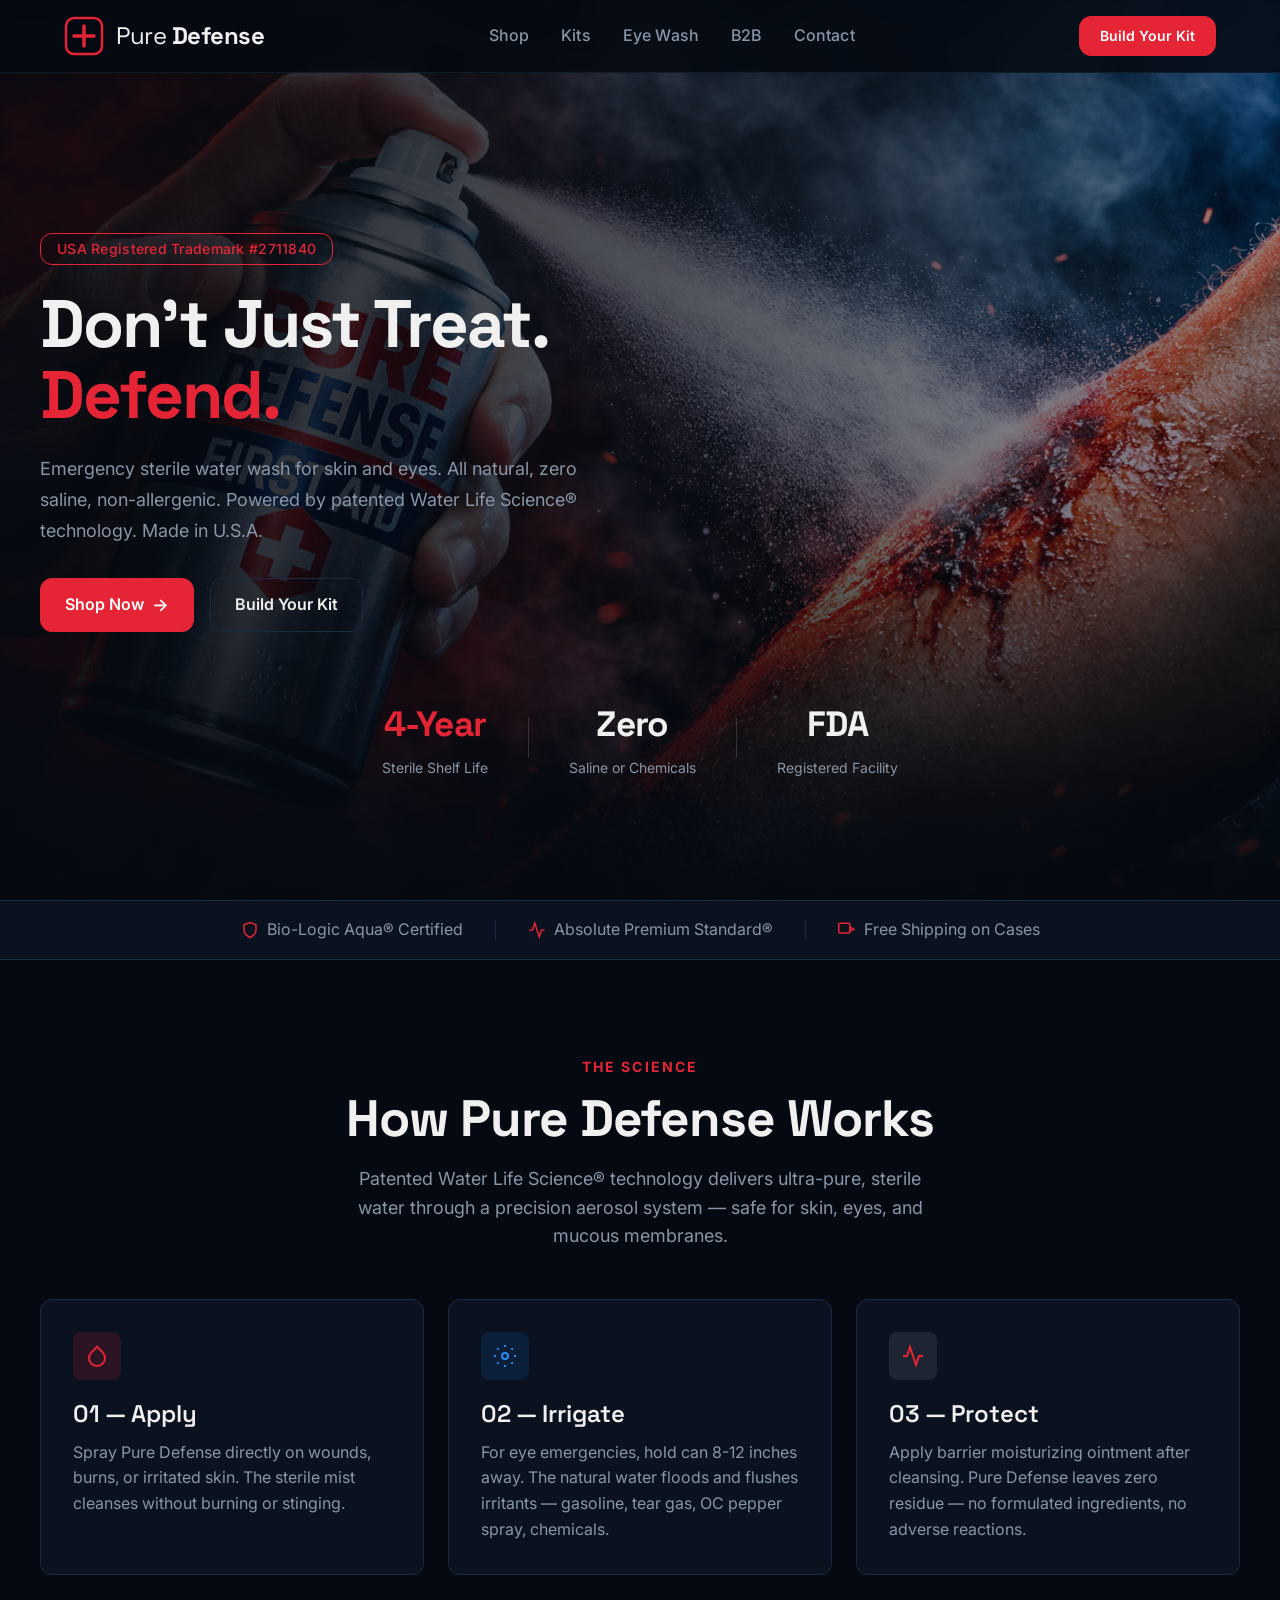
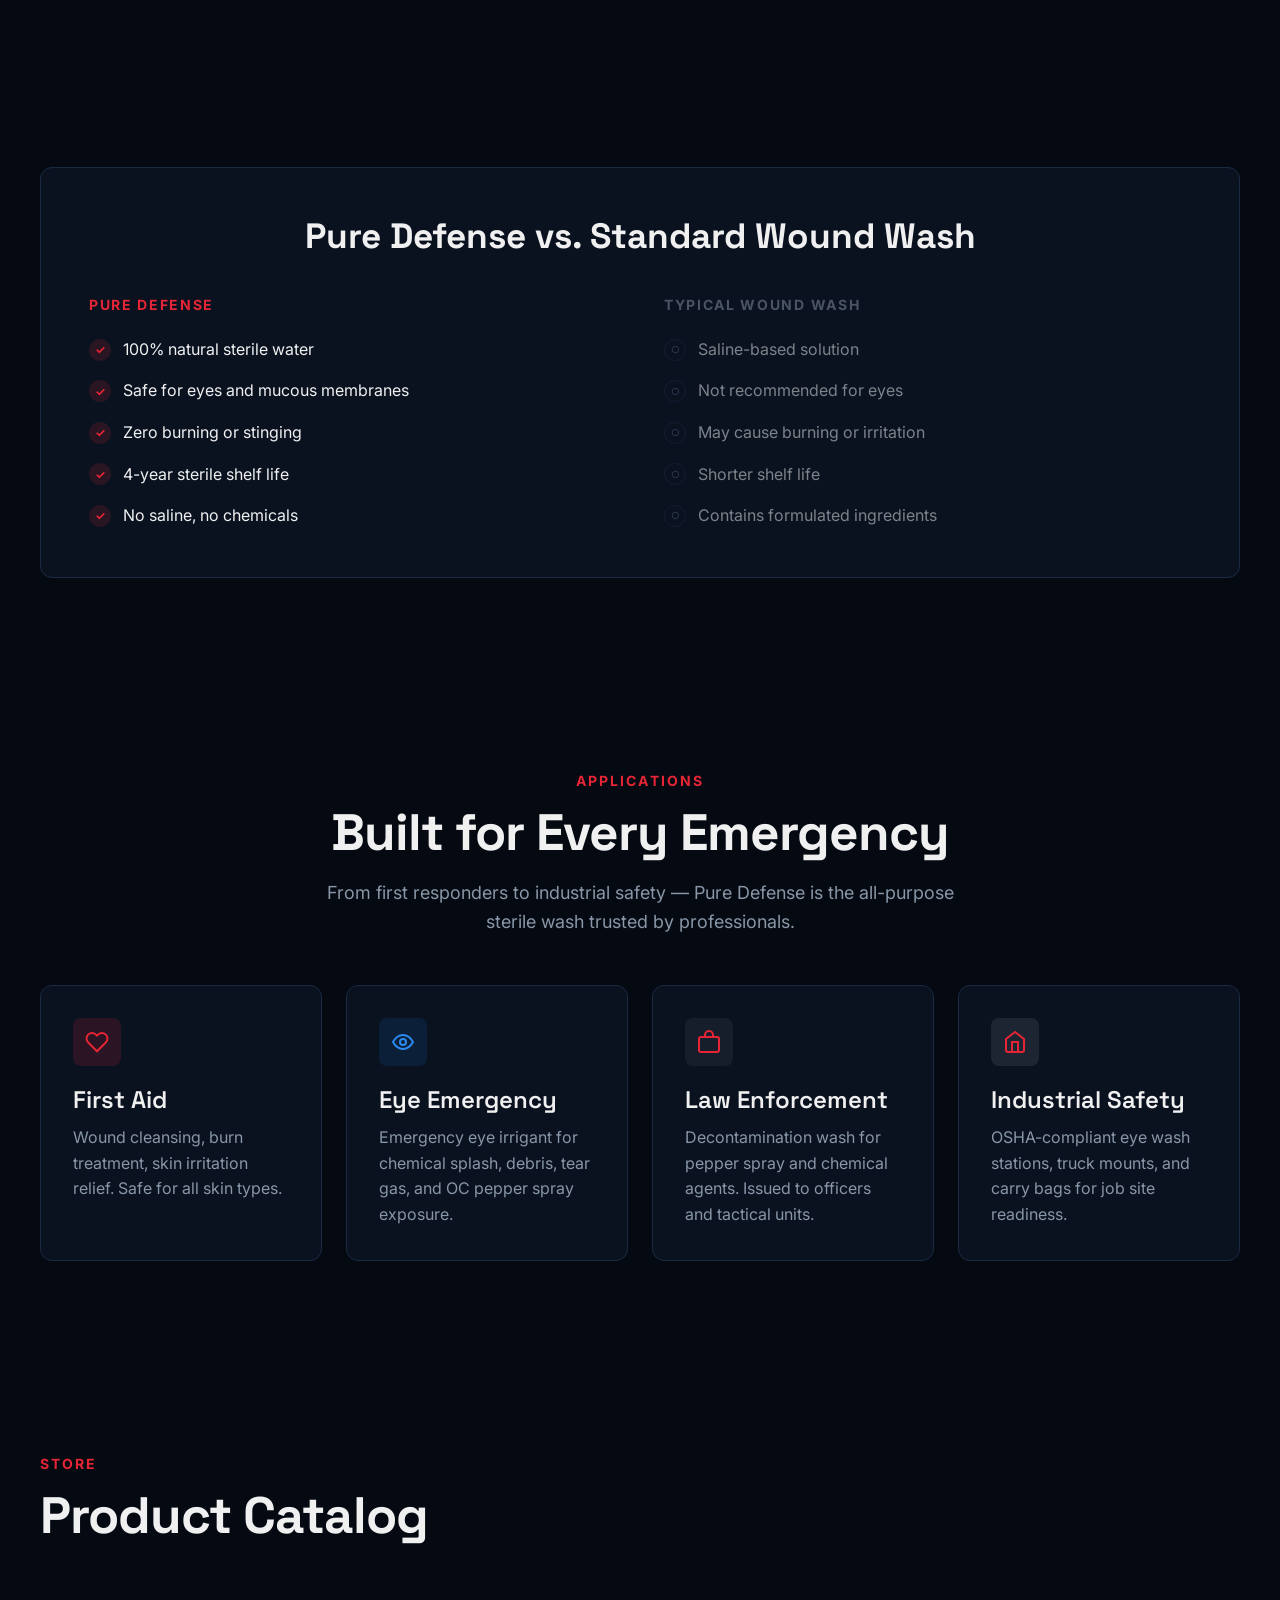
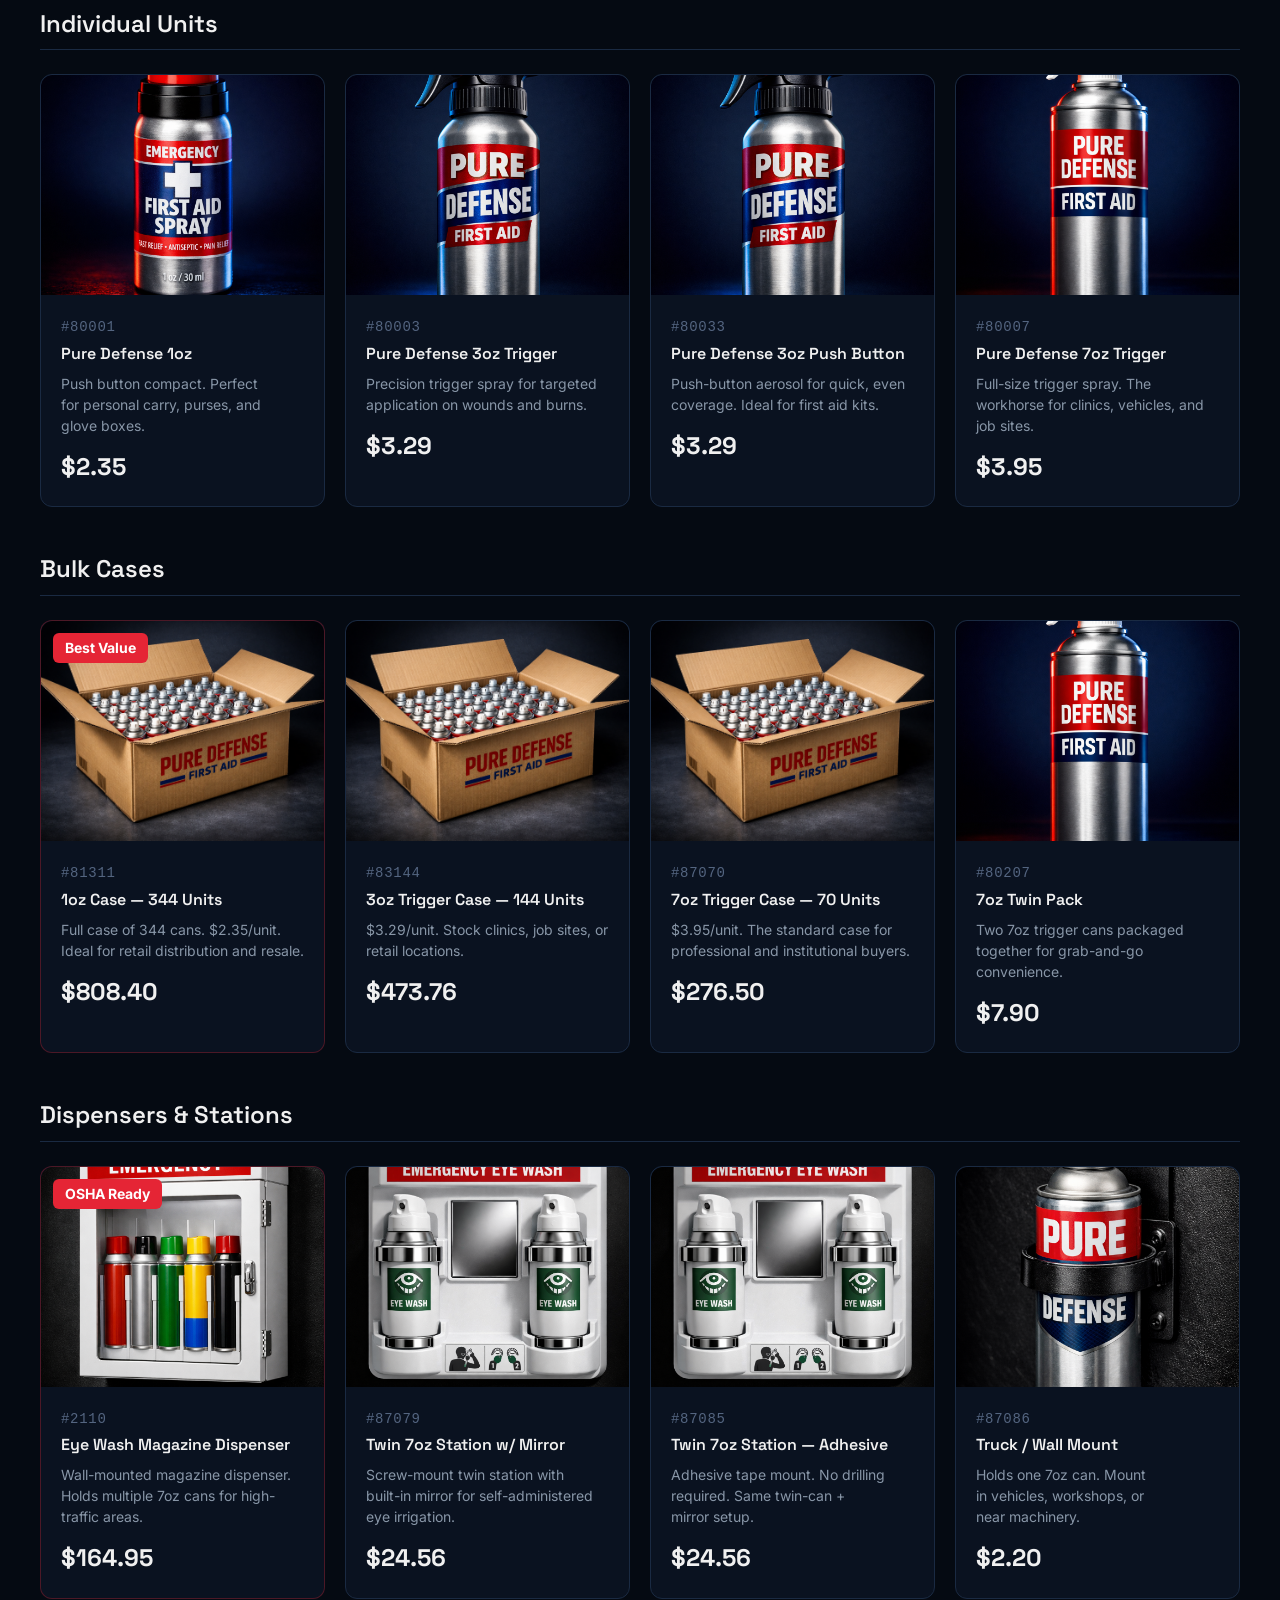
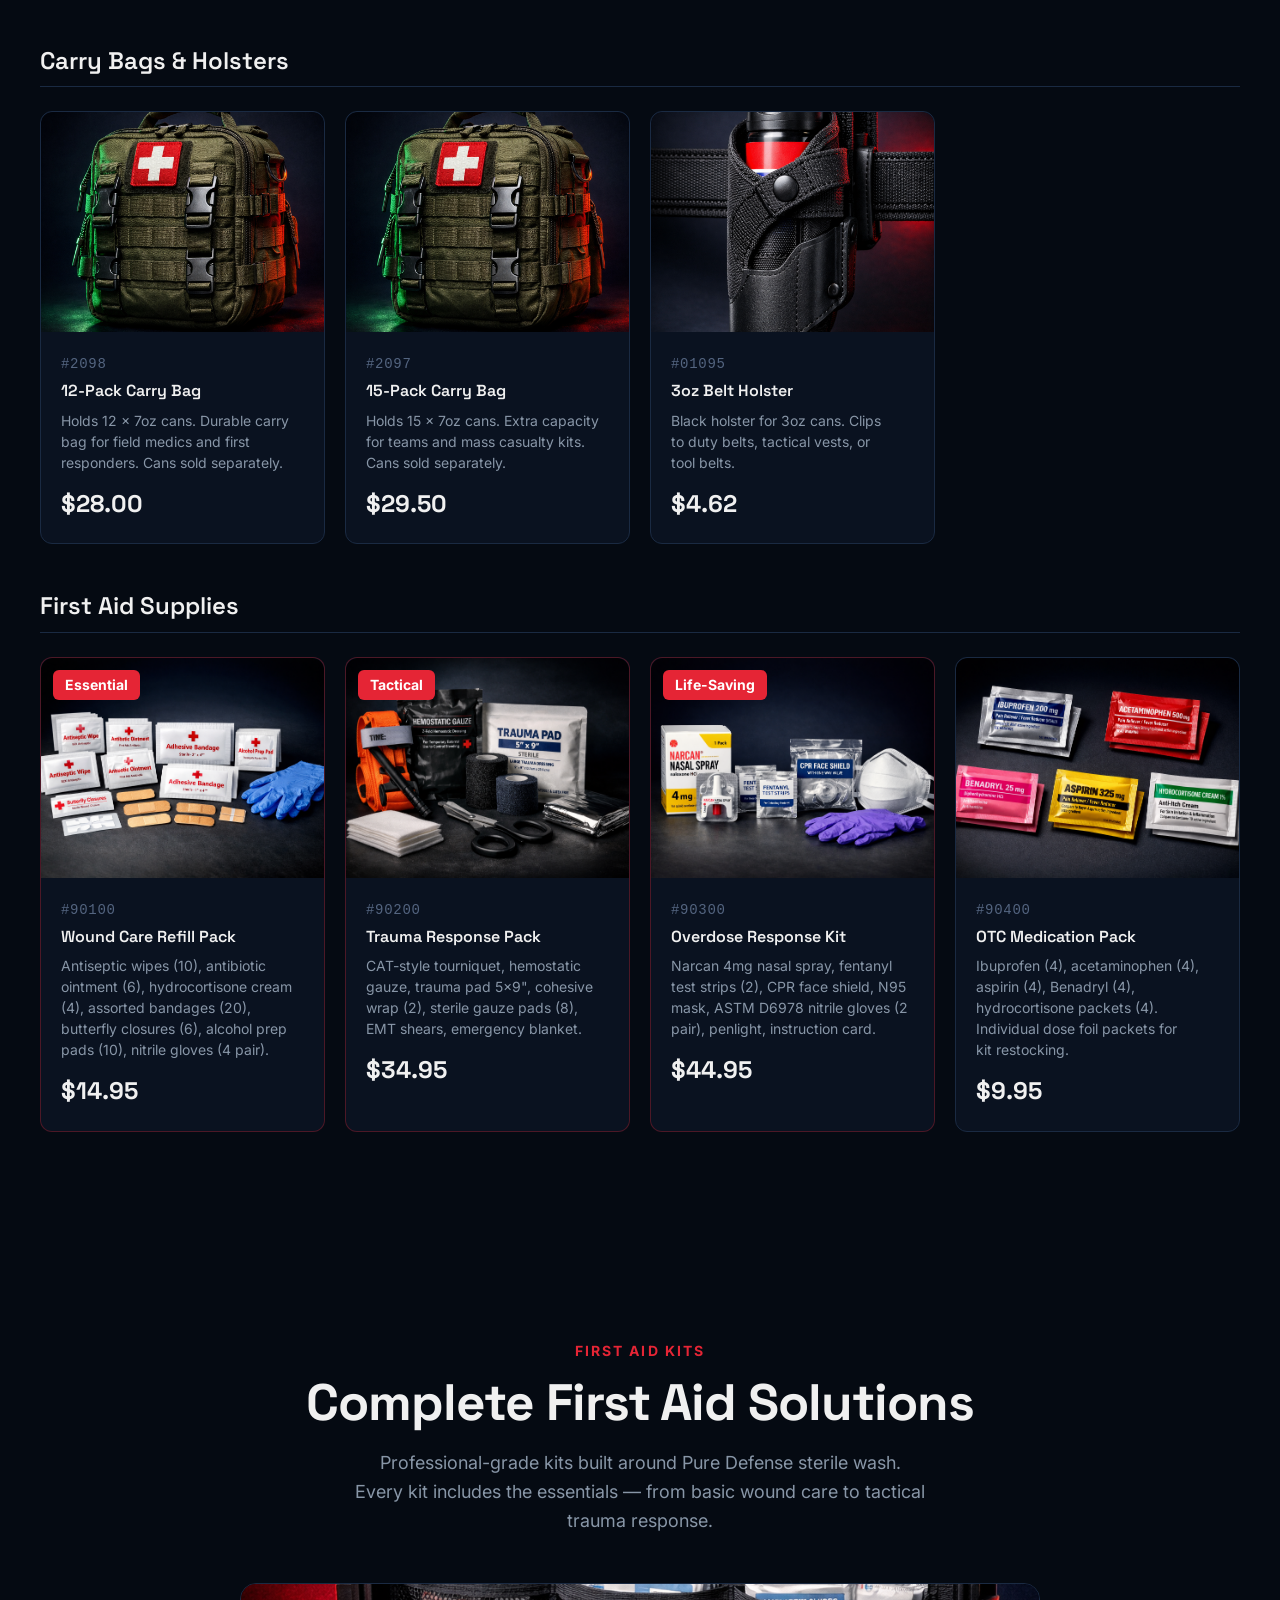
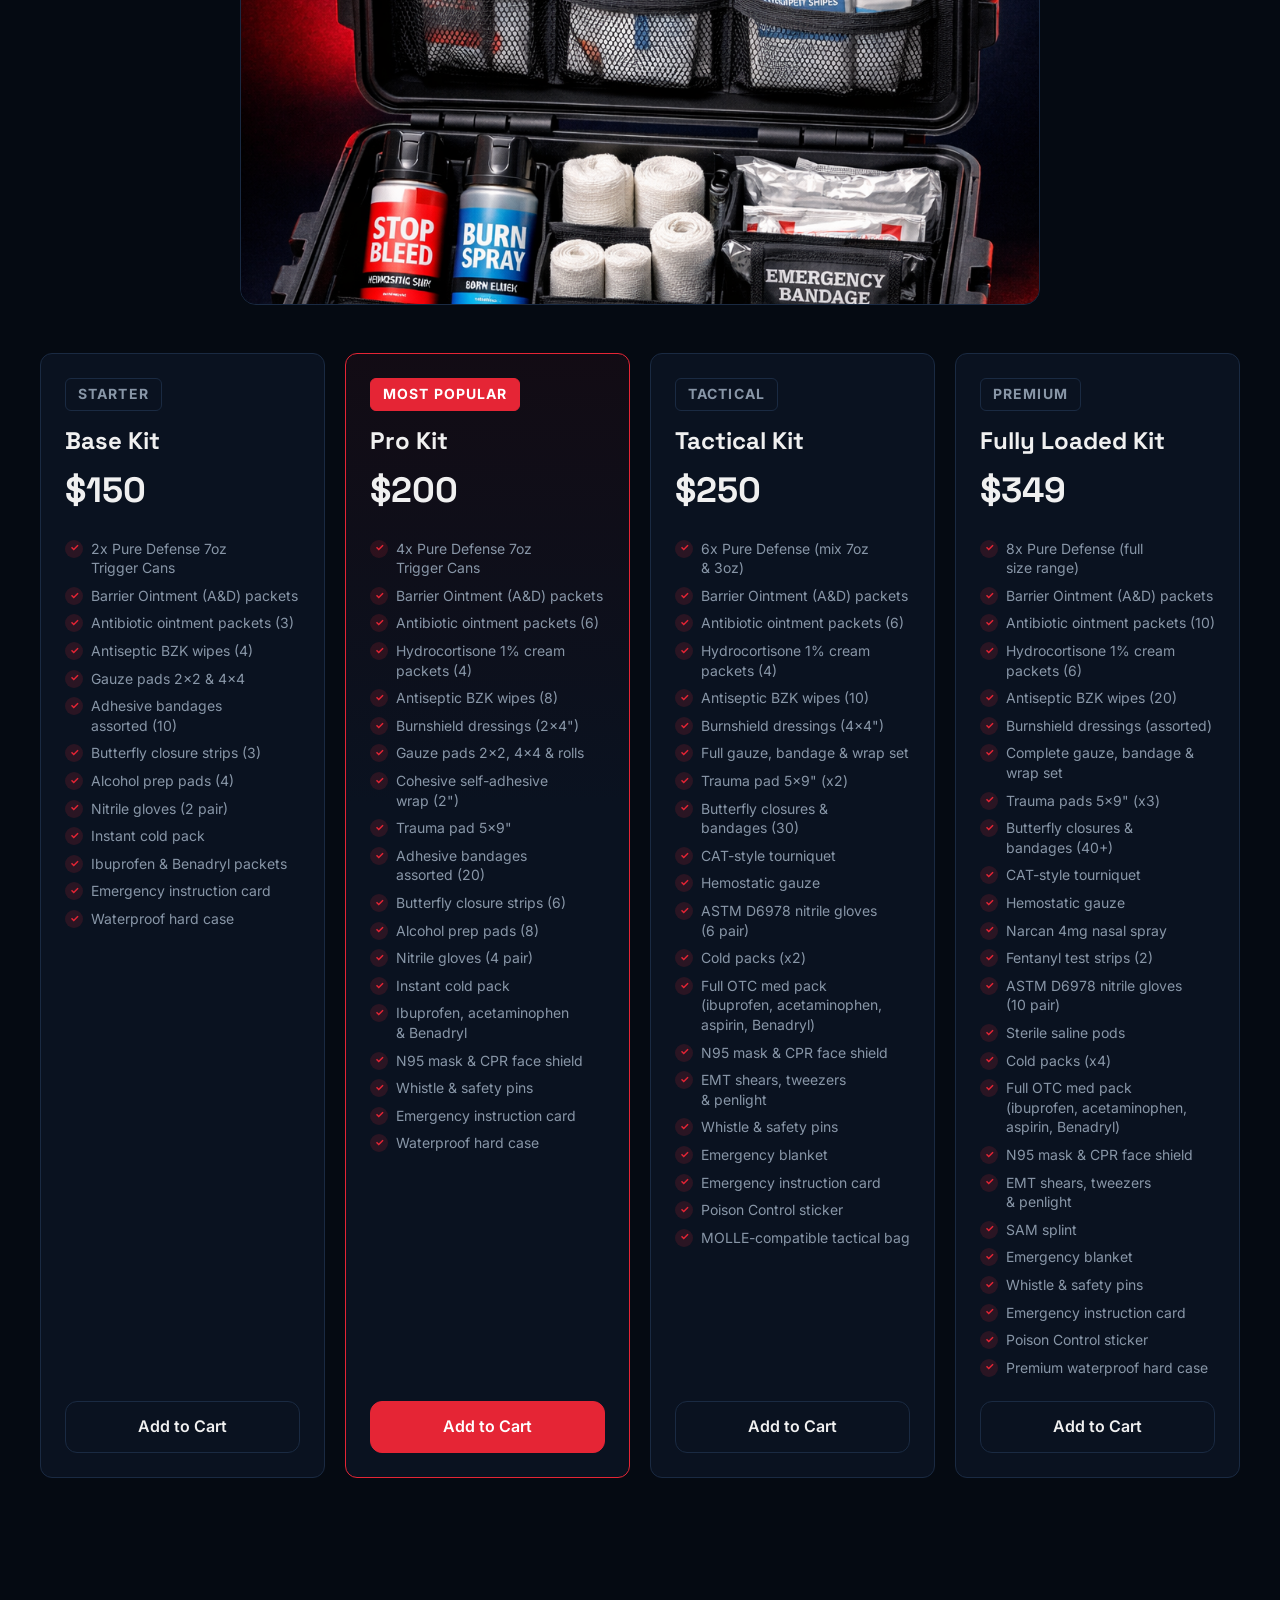
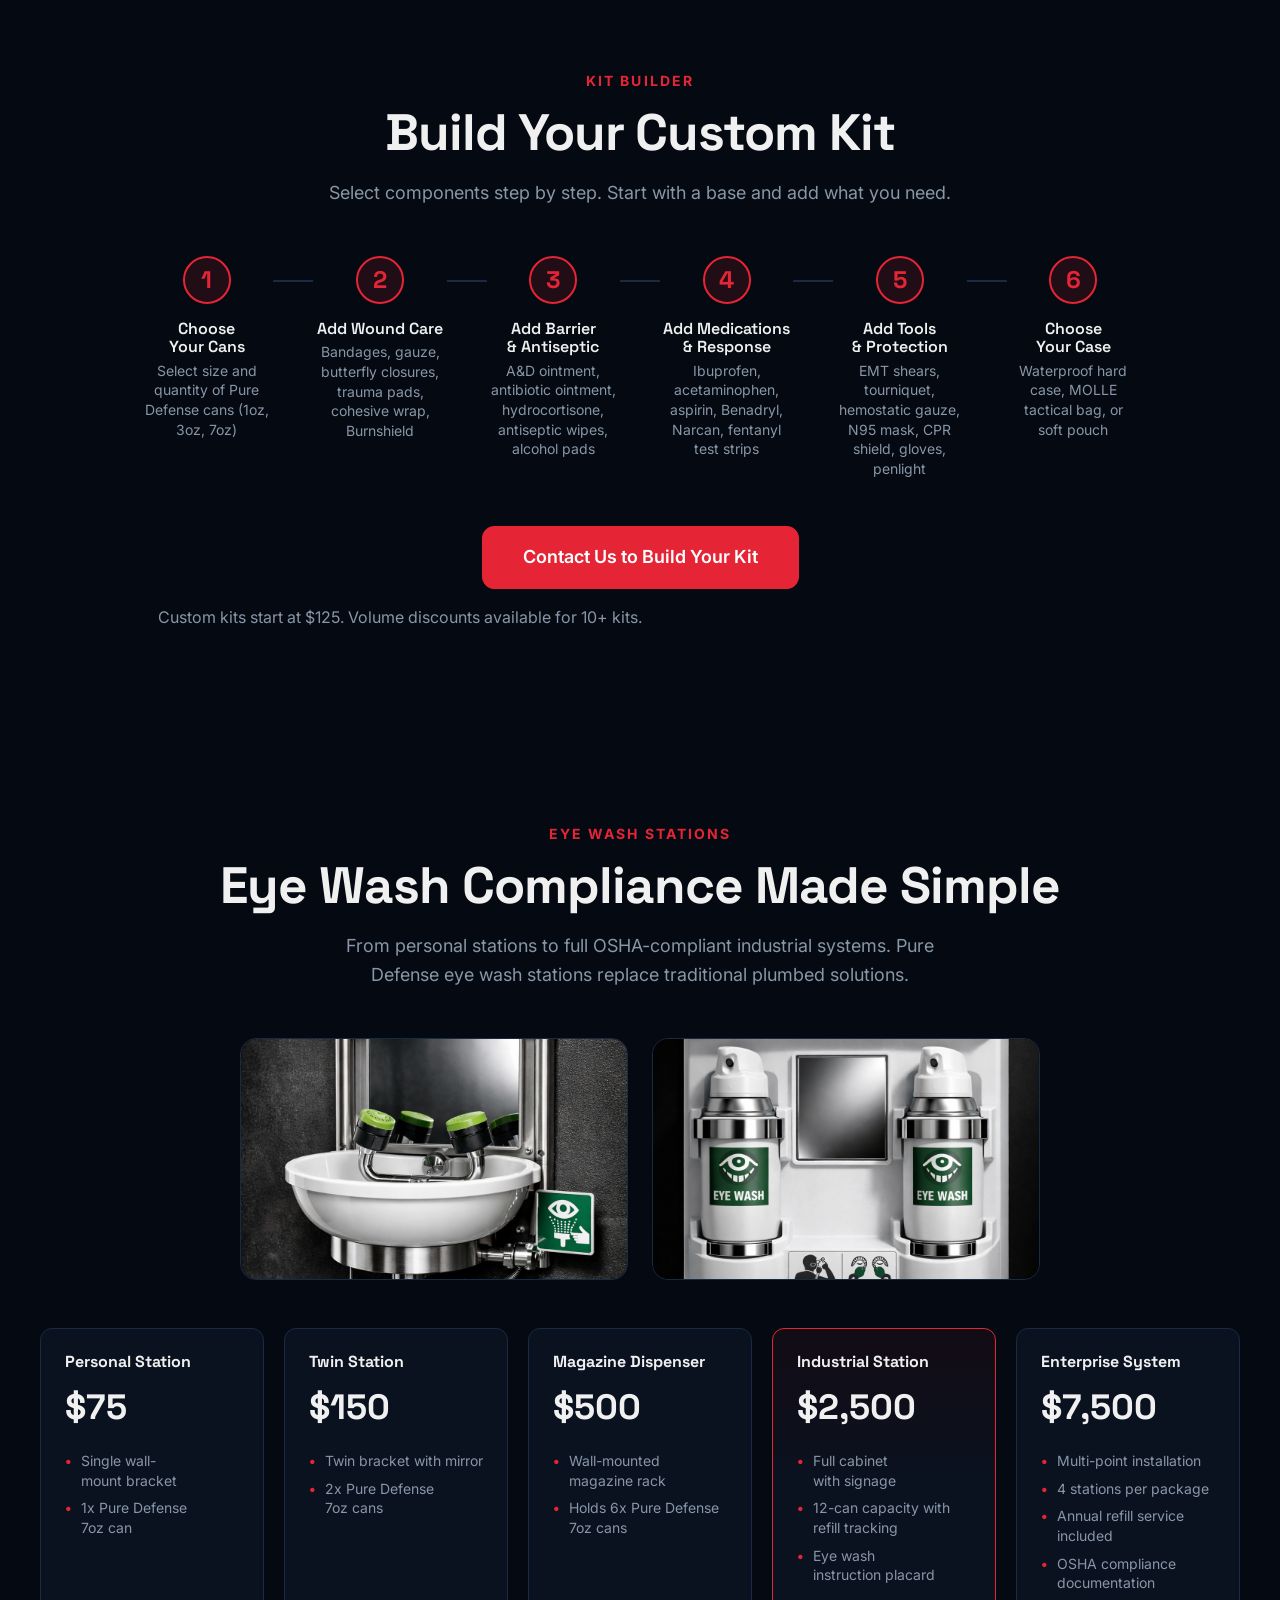
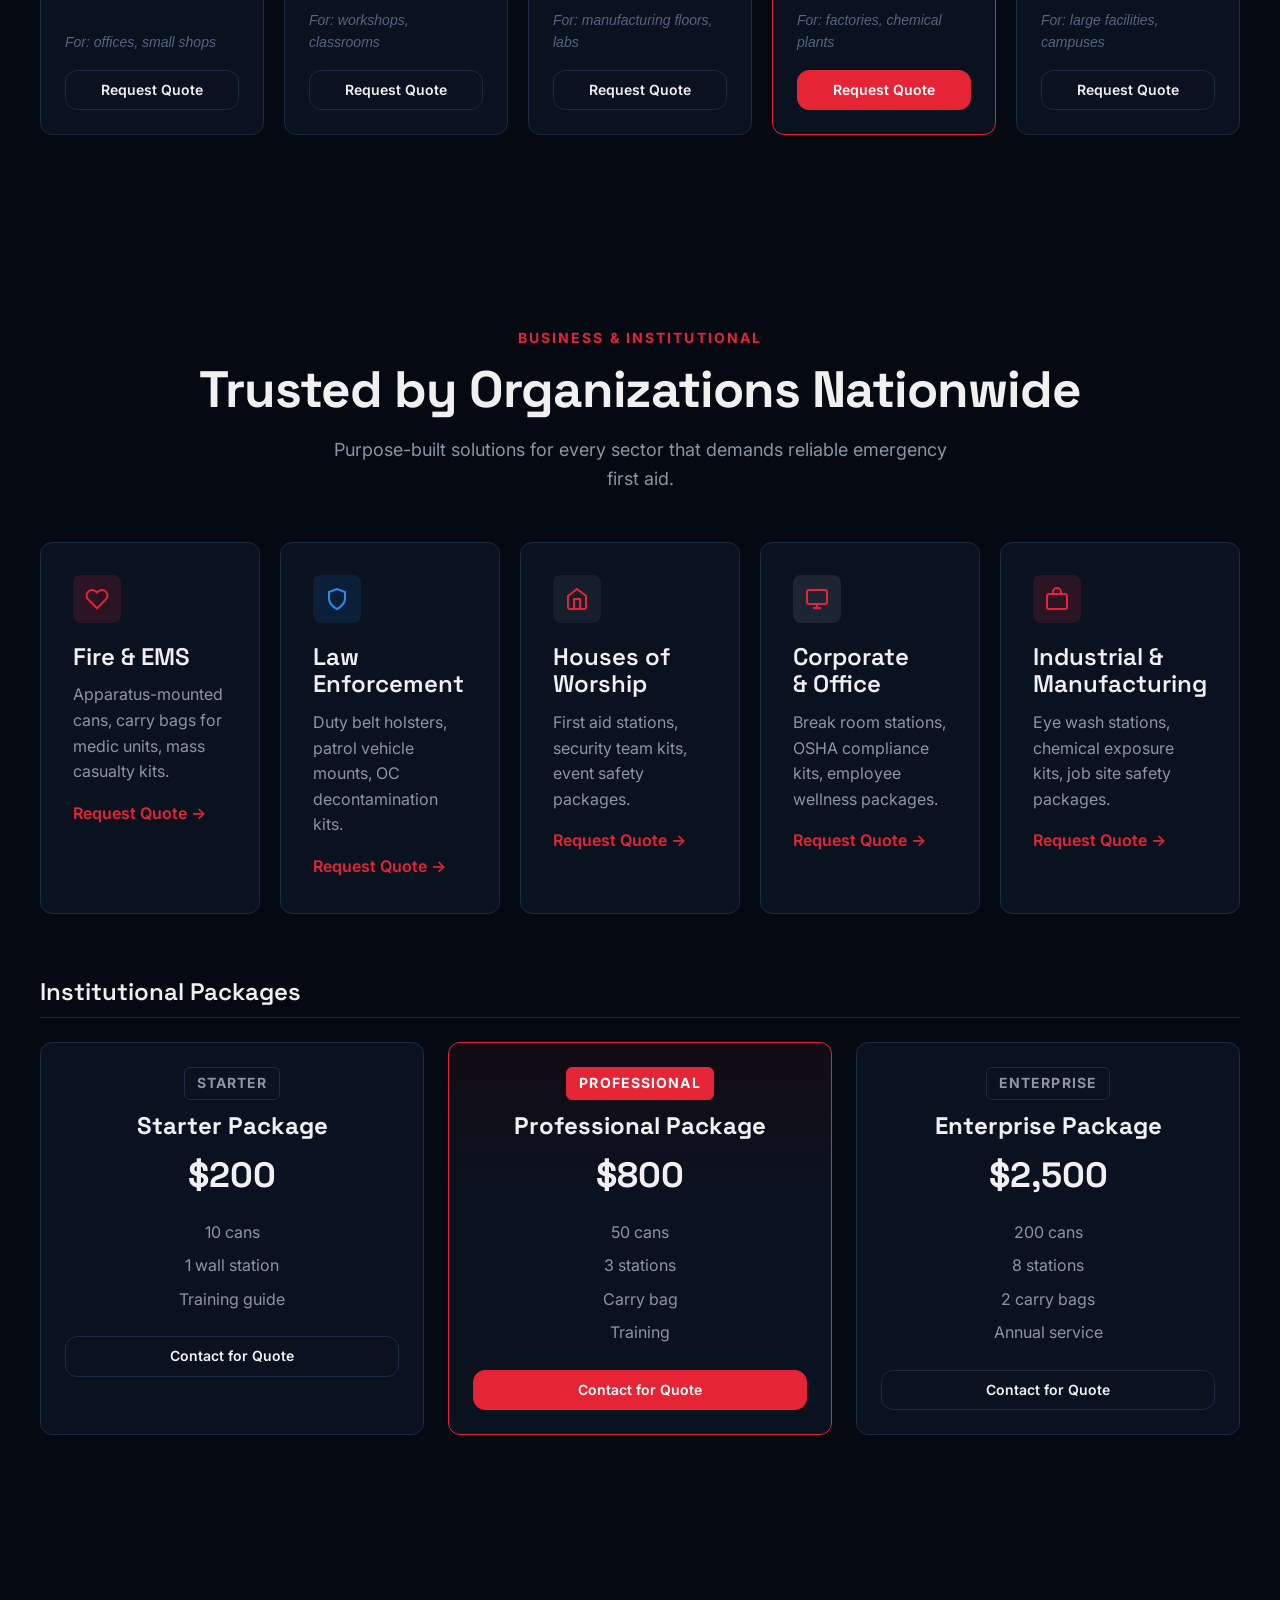
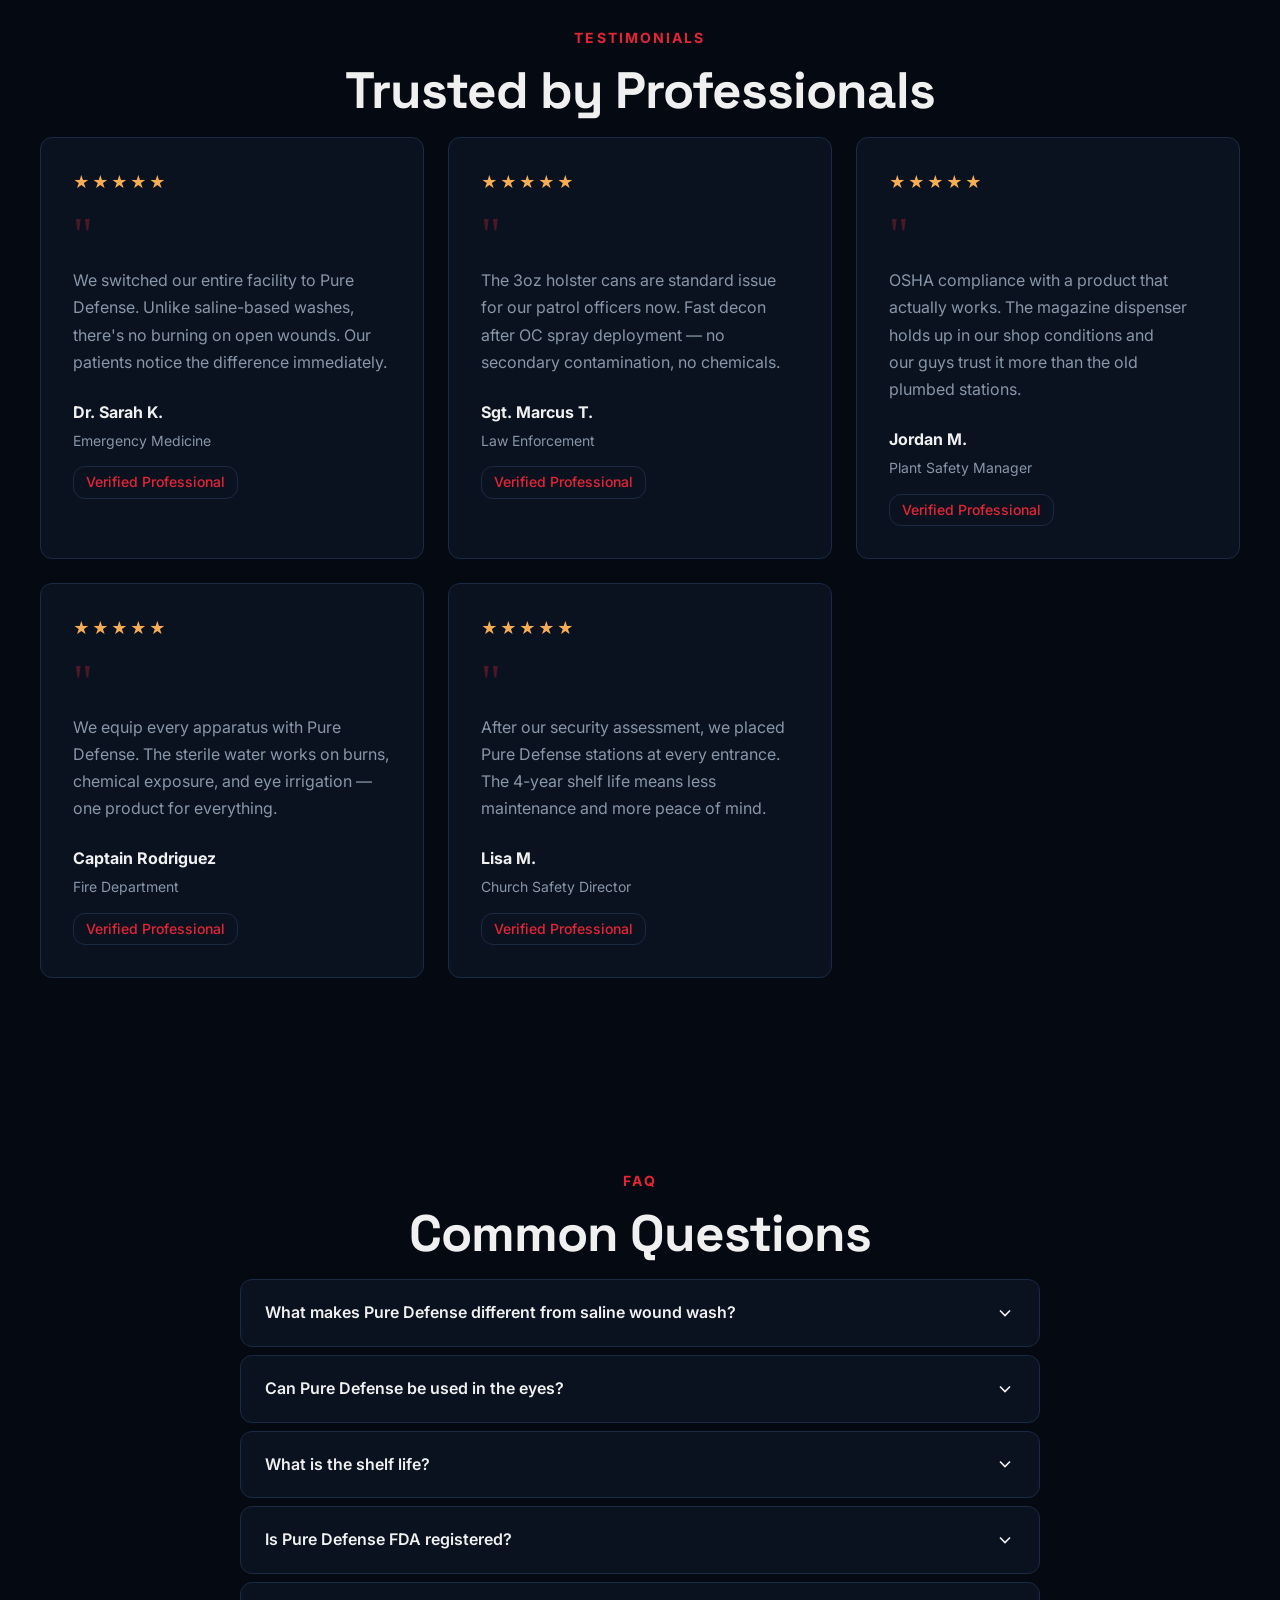
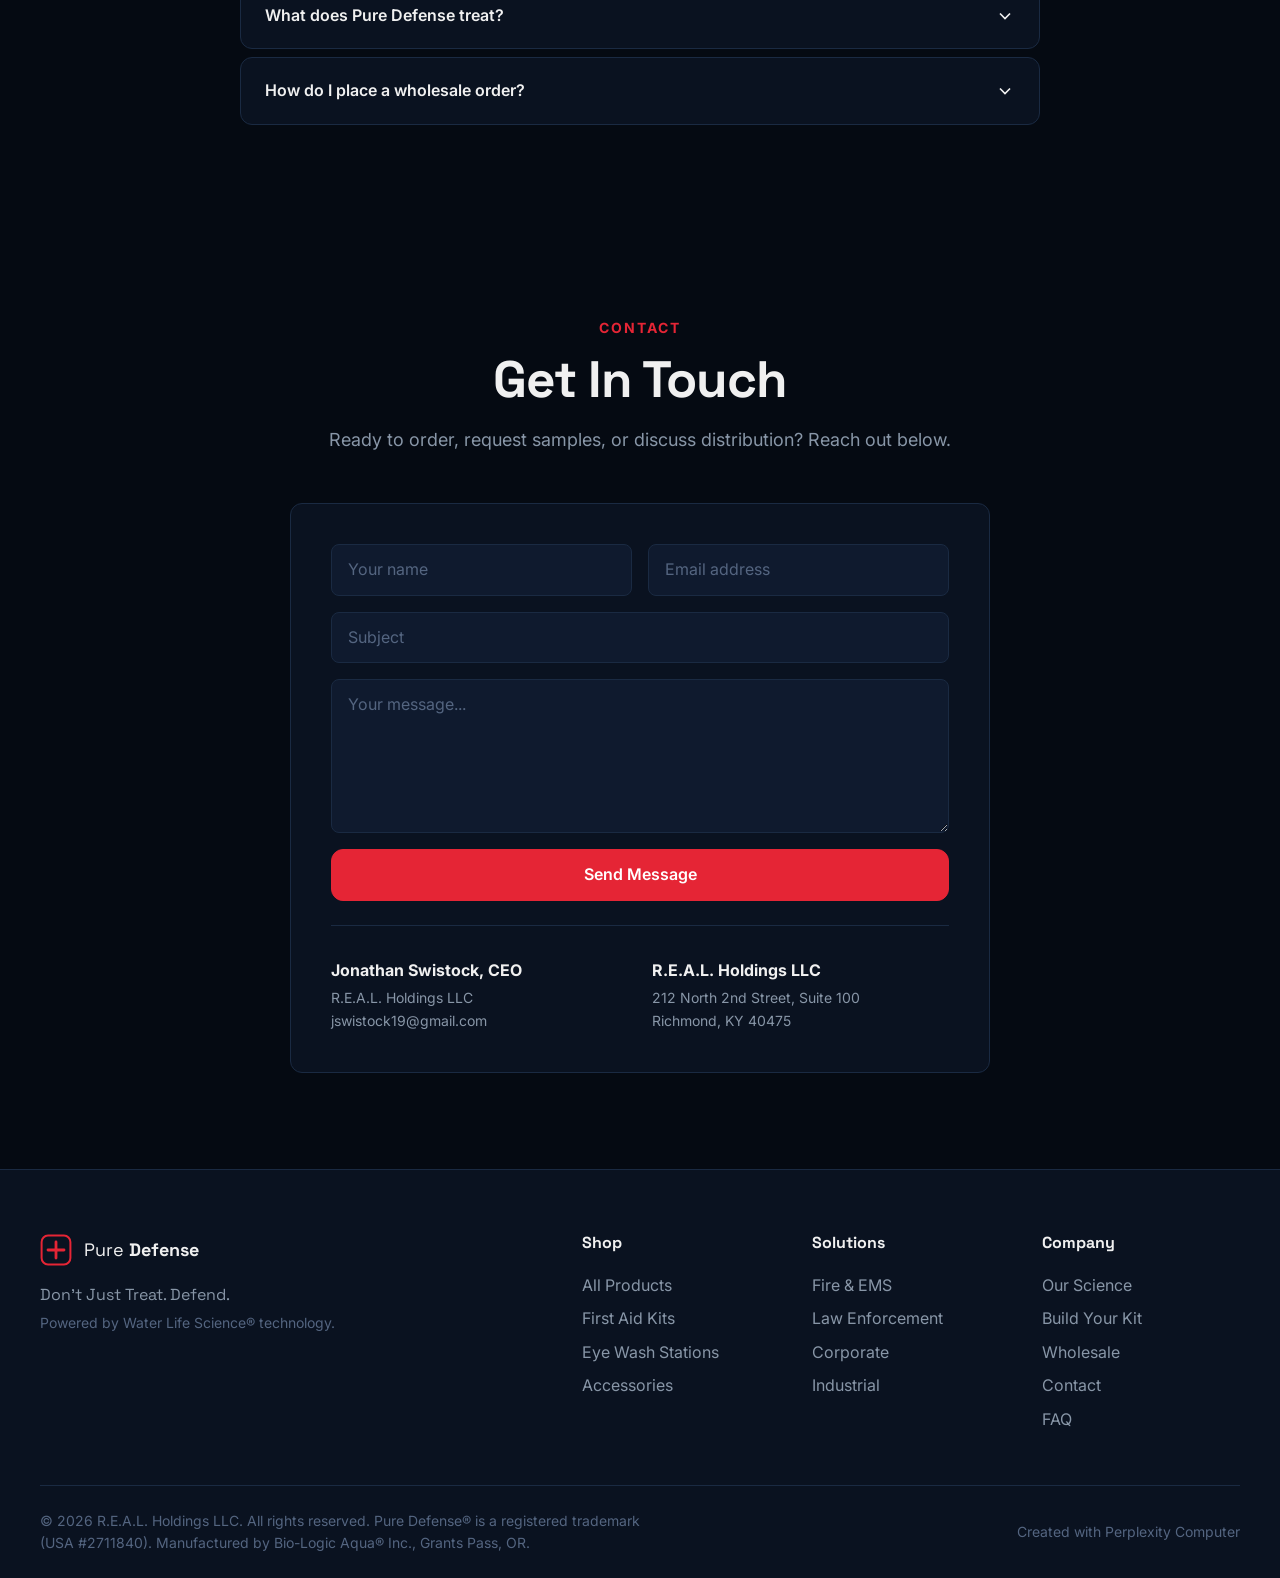
==== commit 7f70a6eb: "Expand kits with full item lists + add First Aid Supplies shop category - Updated all 4 kit tiers wi" ====
--- a/index.html
+++ b/index.html
@@ -407,6 +407,58 @@
         </div>
       </div>
     </div>
+
+    <!-- Category: First Aid Supplies -->
+    <h3 class="category-title">First Aid Supplies</h3>
+    <div class="product-grid">
+      <div class="product-card featured">
+        <span class="product-badge">Essential</span>
+        <div class="product-img-wrap">
+          <img src="./assets/img-supplies-pack.png" alt="Wound Care Refill Pack" loading="lazy">
+        </div>
+        <div class="product-info">
+          <span class="product-sku">#90100</span>
+          <h4 class="product-name">Wound Care Refill Pack</h4>
+          <p class="product-desc">Antiseptic wipes (10), antibiotic ointment (6), hydrocortisone cream (4), assorted bandages (20), butterfly closures (6), alcohol prep pads (10), nitrile gloves (4 pair).</p>
+          <div class="product-price">$14.95</div>
+        </div>
+      </div>
+      <div class="product-card featured">
+        <span class="product-badge">Tactical</span>
+        <div class="product-img-wrap">
+          <img src="./assets/img-trauma-kit.png" alt="Trauma Response Pack" loading="lazy">
+        </div>
+        <div class="product-info">
+          <span class="product-sku">#90200</span>
+          <h4 class="product-name">Trauma Response Pack</h4>
+          <p class="product-desc">CAT-style tourniquet, hemostatic gauze, trauma pad 5x9", cohesive wrap (2), sterile gauze pads (8), EMT shears, emergency blanket.</p>
+          <div class="product-price">$34.95</div>
+        </div>
+      </div>
+      <div class="product-card featured">
+        <span class="product-badge">Life-Saving</span>
+        <div class="product-img-wrap">
+          <img src="./assets/img-narcan-kit.png" alt="Overdose Response Kit" loading="lazy">
+        </div>
+        <div class="product-info">
+          <span class="product-sku">#90300</span>
+          <h4 class="product-name">Overdose Response Kit</h4>
+          <p class="product-desc">Narcan 4mg nasal spray, fentanyl test strips (2), CPR face shield, N95 mask, ASTM D6978 nitrile gloves (2 pair), penlight, instruction card.</p>
+          <div class="product-price">$44.95</div>
+        </div>
+      </div>
+      <div class="product-card">
+        <div class="product-img-wrap">
+          <img src="./assets/img-med-pack.png" alt="OTC Medication Pack" loading="lazy">
+        </div>
+        <div class="product-info">
+          <span class="product-sku">#90400</span>
+          <h4 class="product-name">OTC Medication Pack</h4>
+          <p class="product-desc">Ibuprofen (4), acetaminophen (4), aspirin (4), Benadryl (4), hydrocortisone packets (4). Individual dose foil packets for kit restocking.</p>
+          <div class="product-price">$9.95</div>
+        </div>
+      </div>
+    </div>
   </div>
 </section>
 
@@ -430,9 +482,16 @@
         <ul class="kit-contents">
           <li><span class="check">✓</span> 2x Pure Defense 7oz Trigger Cans</li>
           <li><span class="check">✓</span> Barrier Ointment (A&amp;D) packets</li>
-          <li><span class="check">✓</span> Gauze pads &amp; rolls</li>
-          <li><span class="check">✓</span> Adhesive bandages assorted</li>
+          <li><span class="check">✓</span> Antibiotic ointment packets (3)</li>
+          <li><span class="check">✓</span> Antiseptic BZK wipes (4)</li>
+          <li><span class="check">✓</span> Gauze pads 2x2 &amp; 4x4</li>
+          <li><span class="check">✓</span> Adhesive bandages assorted (10)</li>
+          <li><span class="check">✓</span> Butterfly closure strips (3)</li>
+          <li><span class="check">✓</span> Alcohol prep pads (4)</li>
           <li><span class="check">✓</span> Nitrile gloves (2 pair)</li>
+          <li><span class="check">✓</span> Instant cold pack</li>
+          <li><span class="check">✓</span> Ibuprofen &amp; Benadryl packets</li>
+          <li><span class="check">✓</span> Emergency instruction card</li>
           <li><span class="check">✓</span> Waterproof hard case</li>
         </ul>
         <a href="#contact" class="btn btn-ghost btn-full">Add to Cart</a>
@@ -446,11 +505,22 @@
         <ul class="kit-contents">
           <li><span class="check">✓</span> 4x Pure Defense 7oz Trigger Cans</li>
           <li><span class="check">✓</span> Barrier Ointment (A&amp;D) packets</li>
+          <li><span class="check">✓</span> Antibiotic ointment packets (6)</li>
+          <li><span class="check">✓</span> Hydrocortisone 1% cream packets (4)</li>
+          <li><span class="check">✓</span> Antiseptic BZK wipes (8)</li>
           <li><span class="check">✓</span> Burnshield dressings (2x4")</li>
-          <li><span class="check">✓</span> Gauze pads, rolls &amp; elastic bandage</li>
+          <li><span class="check">✓</span> Gauze pads 2x2, 4x4 &amp; rolls</li>
+          <li><span class="check">✓</span> Cohesive self-adhesive wrap (2")</li>
+          <li><span class="check">✓</span> Trauma pad 5x9"</li>
+          <li><span class="check">✓</span> Adhesive bandages assorted (20)</li>
+          <li><span class="check">✓</span> Butterfly closure strips (6)</li>
+          <li><span class="check">✓</span> Alcohol prep pads (8)</li>
           <li><span class="check">✓</span> Nitrile gloves (4 pair)</li>
-          <li><span class="check">✓</span> Sterile saline pods</li>
-          <li><span class="check">✓</span> Ibuprofen &amp; Benadryl packets</li>
+          <li><span class="check">✓</span> Instant cold pack</li>
+          <li><span class="check">✓</span> Ibuprofen, acetaminophen &amp; Benadryl</li>
+          <li><span class="check">✓</span> N95 mask &amp; CPR face shield</li>
+          <li><span class="check">✓</span> Whistle &amp; safety pins</li>
+          <li><span class="check">✓</span> Emergency instruction card</li>
           <li><span class="check">✓</span> Waterproof hard case</li>
         </ul>
         <a href="#contact" class="btn btn-primary btn-full">Add to Cart</a>
@@ -462,15 +532,26 @@
         <h3 class="kit-name">Tactical Kit</h3>
         <div class="kit-price">$250</div>
         <ul class="kit-contents">
-          <li><span class="check">✓</span> 6x Pure Defense (mix of 7oz &amp; 3oz)</li>
+          <li><span class="check">✓</span> 6x Pure Defense (mix 7oz &amp; 3oz)</li>
           <li><span class="check">✓</span> Barrier Ointment (A&amp;D) packets</li>
+          <li><span class="check">✓</span> Antibiotic ointment packets (6)</li>
+          <li><span class="check">✓</span> Hydrocortisone 1% cream packets (4)</li>
+          <li><span class="check">✓</span> Antiseptic BZK wipes (10)</li>
           <li><span class="check">✓</span> Burnshield dressings (4x4")</li>
-          <li><span class="check">✓</span> Full gauze &amp; bandage set</li>
-          <li><span class="check">✓</span> Nitrile gloves (6 pair)</li>
-          <li><span class="check">✓</span> Sterile saline pods</li>
+          <li><span class="check">✓</span> Full gauze, bandage &amp; wrap set</li>
+          <li><span class="check">✓</span> Trauma pad 5x9" (x2)</li>
+          <li><span class="check">✓</span> Butterfly closures &amp; bandages (30)</li>
+          <li><span class="check">✓</span> CAT-style tourniquet</li>
+          <li><span class="check">✓</span> Hemostatic gauze</li>
+          <li><span class="check">✓</span> ASTM D6978 nitrile gloves (6 pair)</li>
           <li><span class="check">✓</span> Cold packs (x2)</li>
-          <li><span class="check">✓</span> Ibuprofen &amp; Benadryl packets</li>
-          <li><span class="check">✓</span> EMT shears &amp; tweezers</li>
+          <li><span class="check">✓</span> Full OTC med pack (ibuprofen, acetaminophen, aspirin, Benadryl)</li>
+          <li><span class="check">✓</span> N95 mask &amp; CPR face shield</li>
+          <li><span class="check">✓</span> EMT shears, tweezers &amp; penlight</li>
+          <li><span class="check">✓</span> Whistle &amp; safety pins</li>
+          <li><span class="check">✓</span> Emergency blanket</li>
+          <li><span class="check">✓</span> Emergency instruction card</li>
+          <li><span class="check">✓</span> Poison Control sticker</li>
           <li><span class="check">✓</span> MOLLE-compatible tactical bag</li>
         </ul>
         <a href="#contact" class="btn btn-ghost btn-full">Add to Cart</a>
@@ -484,15 +565,28 @@
         <ul class="kit-contents">
           <li><span class="check">✓</span> 8x Pure Defense (full size range)</li>
           <li><span class="check">✓</span> Barrier Ointment (A&amp;D) packets</li>
+          <li><span class="check">✓</span> Antibiotic ointment packets (10)</li>
+          <li><span class="check">✓</span> Hydrocortisone 1% cream packets (6)</li>
+          <li><span class="check">✓</span> Antiseptic BZK wipes (20)</li>
           <li><span class="check">✓</span> Burnshield dressings (assorted)</li>
           <li><span class="check">✓</span> Complete gauze, bandage &amp; wrap set</li>
-          <li><span class="check">✓</span> Nitrile gloves (10 pair)</li>
+          <li><span class="check">✓</span> Trauma pads 5x9" (x3)</li>
+          <li><span class="check">✓</span> Butterfly closures &amp; bandages (40+)</li>
+          <li><span class="check">✓</span> CAT-style tourniquet</li>
+          <li><span class="check">✓</span> Hemostatic gauze</li>
+          <li><span class="check">✓</span> Narcan 4mg nasal spray</li>
+          <li><span class="check">✓</span> Fentanyl test strips (2)</li>
+          <li><span class="check">✓</span> ASTM D6978 nitrile gloves (10 pair)</li>
           <li><span class="check">✓</span> Sterile saline pods</li>
           <li><span class="check">✓</span> Cold packs (x4)</li>
-          <li><span class="check">✓</span> Full OTC med pack</li>
-          <li><span class="check">✓</span> EMT shears, tweezers, penlight</li>
+          <li><span class="check">✓</span> Full OTC med pack (ibuprofen, acetaminophen, aspirin, Benadryl)</li>
+          <li><span class="check">✓</span> N95 mask &amp; CPR face shield</li>
+          <li><span class="check">✓</span> EMT shears, tweezers &amp; penlight</li>
           <li><span class="check">✓</span> SAM splint</li>
           <li><span class="check">✓</span> Emergency blanket</li>
+          <li><span class="check">✓</span> Whistle &amp; safety pins</li>
+          <li><span class="check">✓</span> Emergency instruction card</li>
+          <li><span class="check">✓</span> Poison Control sticker</li>
           <li><span class="check">✓</span> Premium waterproof hard case</li>
         </ul>
         <a href="#contact" class="btn btn-ghost btn-full">Add to Cart</a>
@@ -513,7 +607,7 @@
         <div class="stepper-number">1</div>
         <div class="stepper-content">
           <h4>Choose Your Cans</h4>
-          <p>Select size and quantity of Pure Defense cans</p>
+          <p>Select size and quantity of Pure Defense cans (1oz, 3oz, 7oz)</p>
         </div>
       </div>
       <div class="stepper-connector"></div>
@@ -521,31 +615,31 @@
         <div class="stepper-number">2</div>
         <div class="stepper-content">
           <h4>Add Wound Care</h4>
-          <p>Gauze, bandages, dressings, and elastic wraps</p>
+          <p>Bandages, gauze, butterfly closures, trauma pads, cohesive wrap, Burnshield</p>
         </div>
       </div>
       <div class="stepper-connector"></div>
       <div class="stepper-step">
         <div class="stepper-number">3</div>
         <div class="stepper-content">
-          <h4>Add Barrier Protection</h4>
-          <p>A&amp;D ointment, Burnshield, cold packs</p>
+          <h4>Add Barrier &amp; Antiseptic</h4>
+          <p>A&amp;D ointment, antibiotic ointment, hydrocortisone, antiseptic wipes, alcohol pads</p>
         </div>
       </div>
       <div class="stepper-connector"></div>
       <div class="stepper-step">
         <div class="stepper-number">4</div>
         <div class="stepper-content">
-          <h4>Add Medications</h4>
-          <p>OTC pain relief, antihistamines, saline pods</p>
+          <h4>Add Medications &amp; Response</h4>
+          <p>Ibuprofen, acetaminophen, aspirin, Benadryl, Narcan, fentanyl test strips</p>
         </div>
       </div>
       <div class="stepper-connector"></div>
       <div class="stepper-step">
         <div class="stepper-number">5</div>
         <div class="stepper-content">
-          <h4>Add Tools</h4>
-          <p>EMT shears, tweezers, penlight, SAM splint</p>
+          <h4>Add Tools &amp; Protection</h4>
+          <p>EMT shears, tourniquet, hemostatic gauze, N95 mask, CPR shield, gloves, penlight</p>
         </div>
       </div>
       <div class="stepper-connector"></div>
@@ -553,7 +647,7 @@
         <div class="stepper-number">6</div>
         <div class="stepper-content">
           <h4>Choose Your Case</h4>
-          <p>Waterproof hard case, MOLLE bag, or soft pouch</p>
+          <p>Waterproof hard case, MOLLE tactical bag, or soft pouch</p>
         </div>
       </div>
     </div>
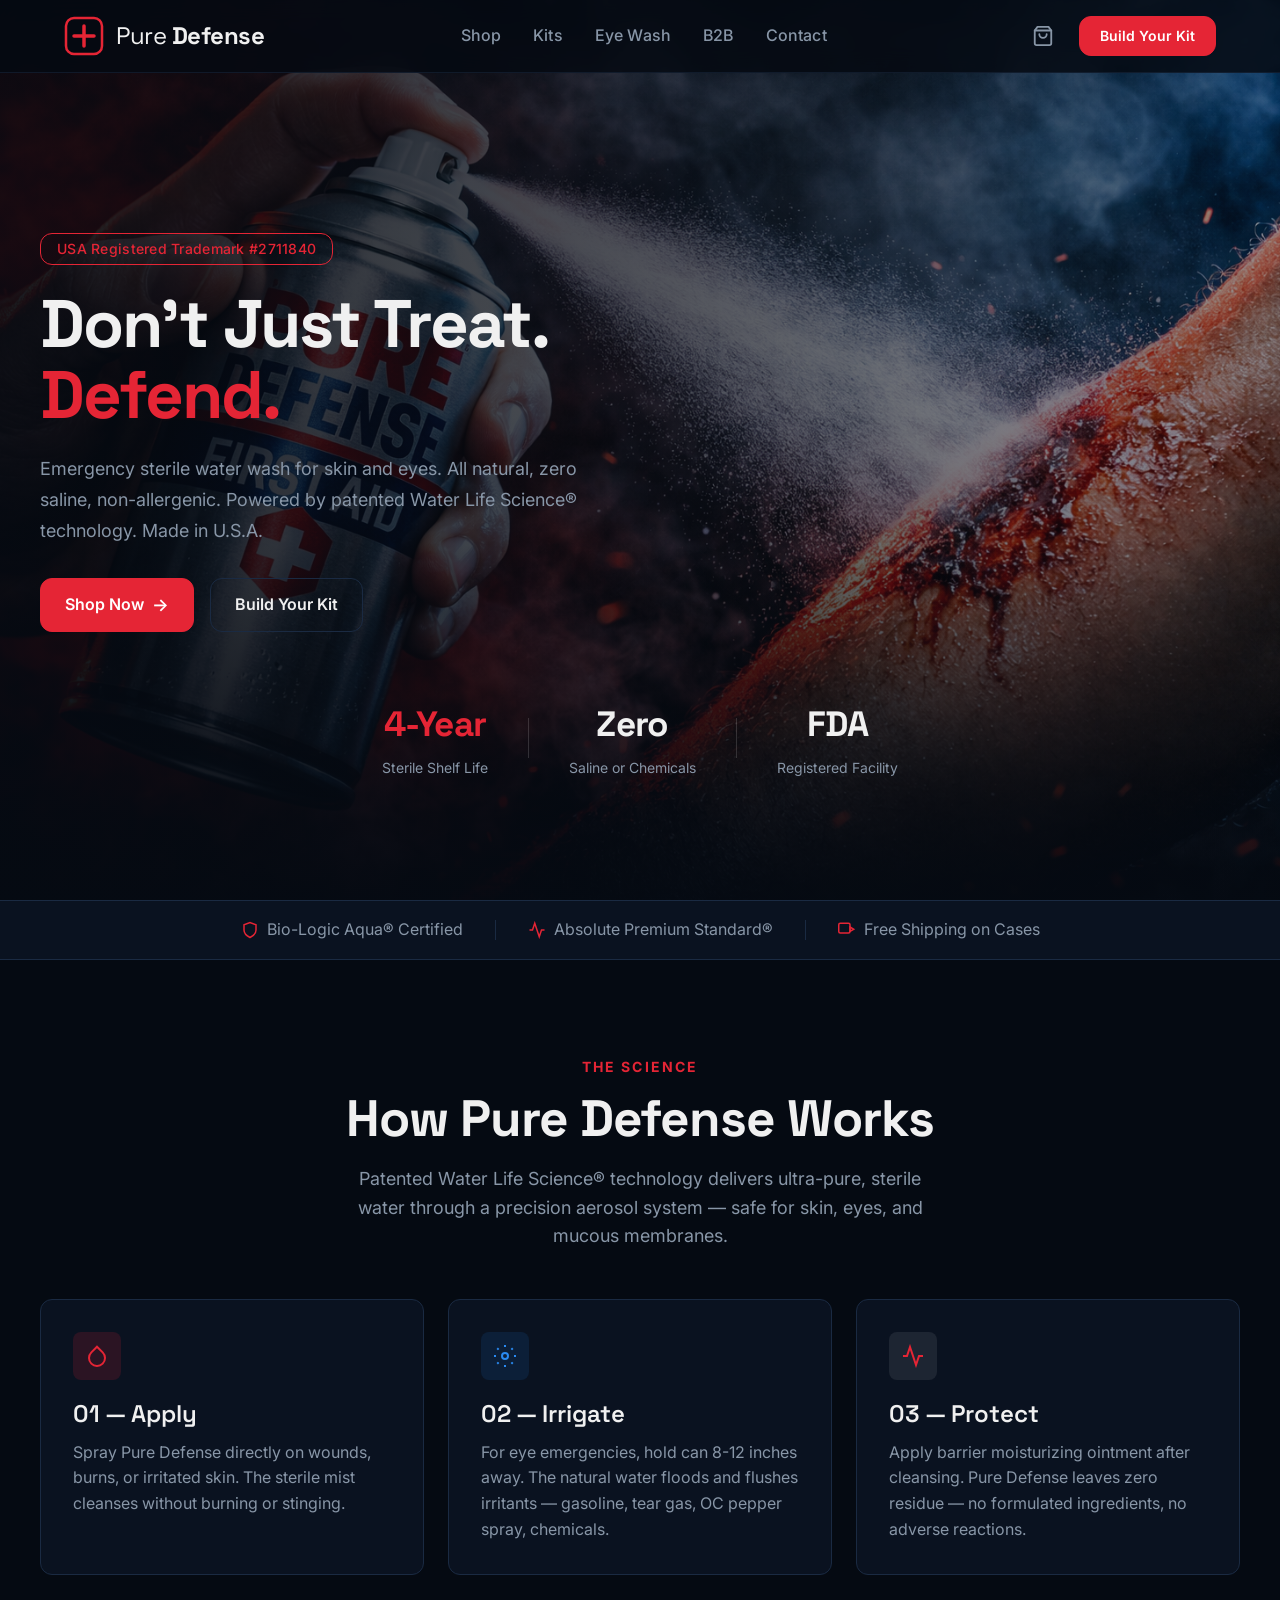
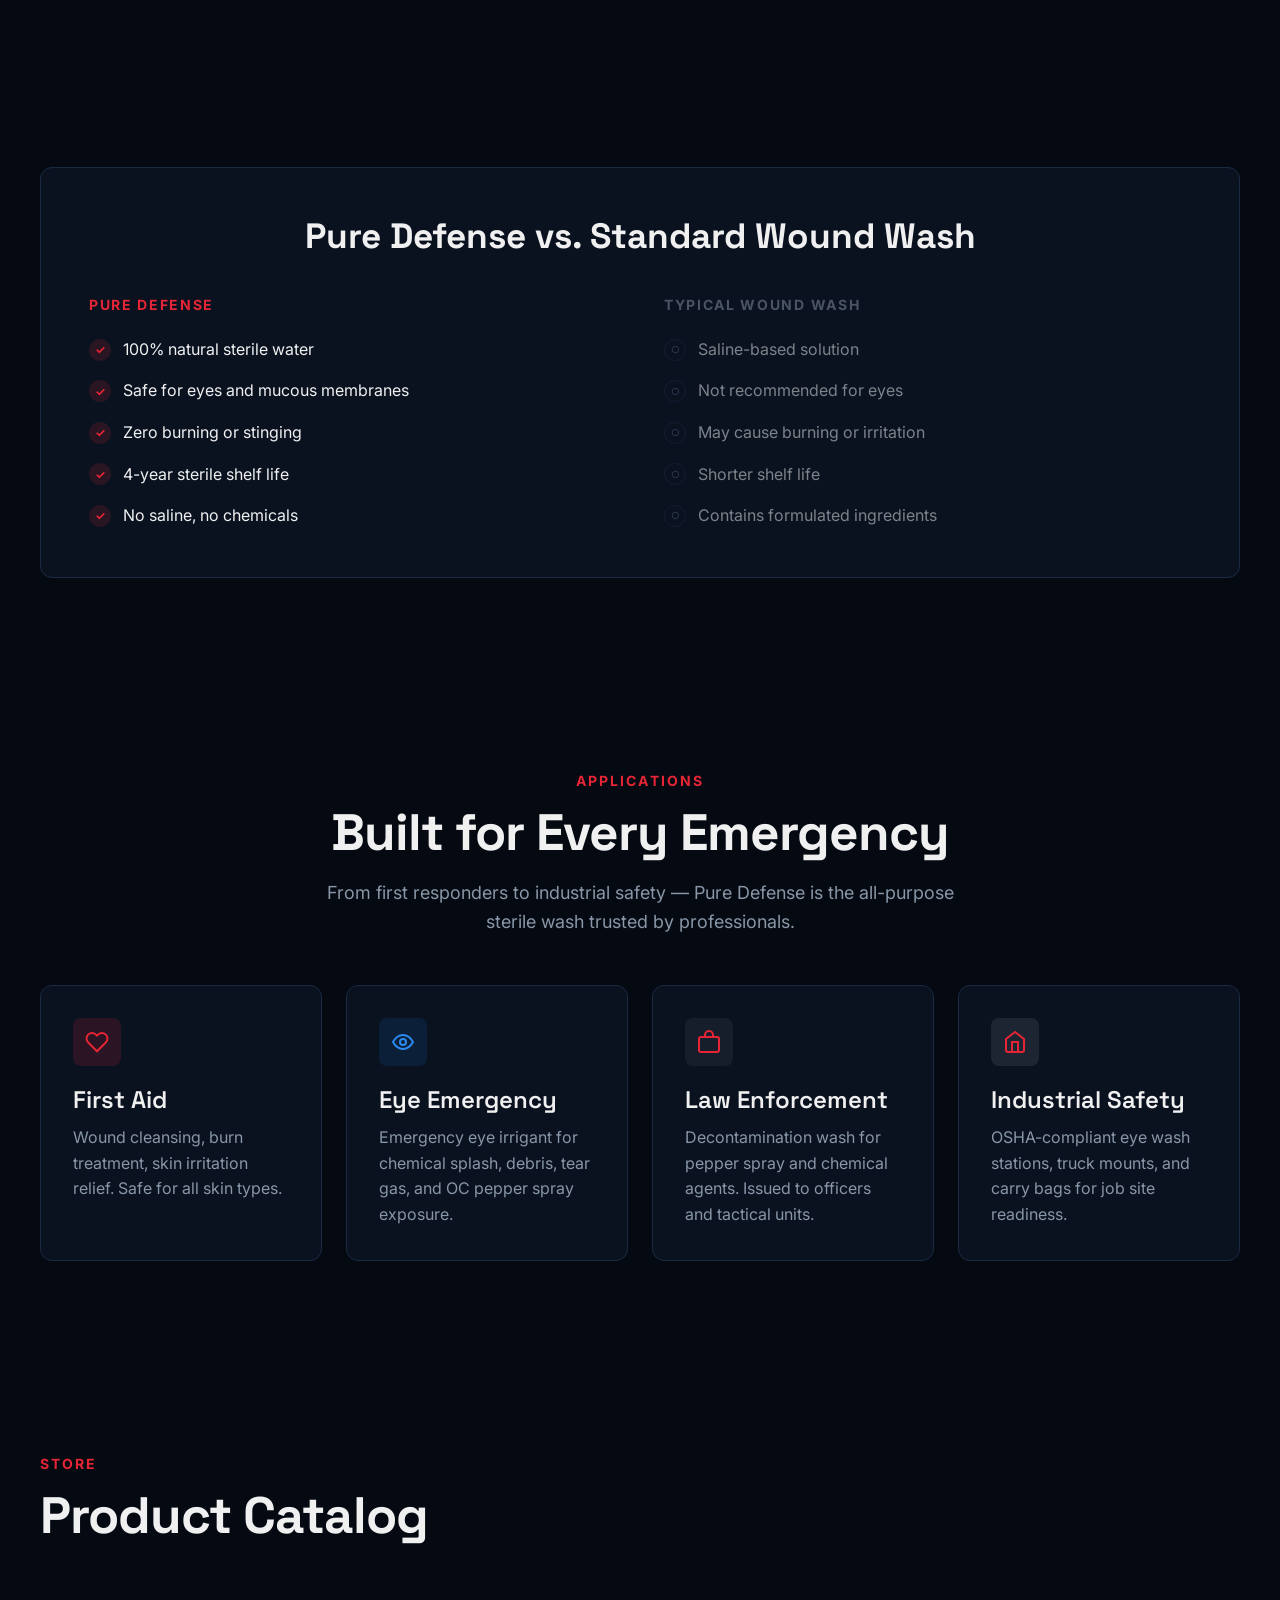
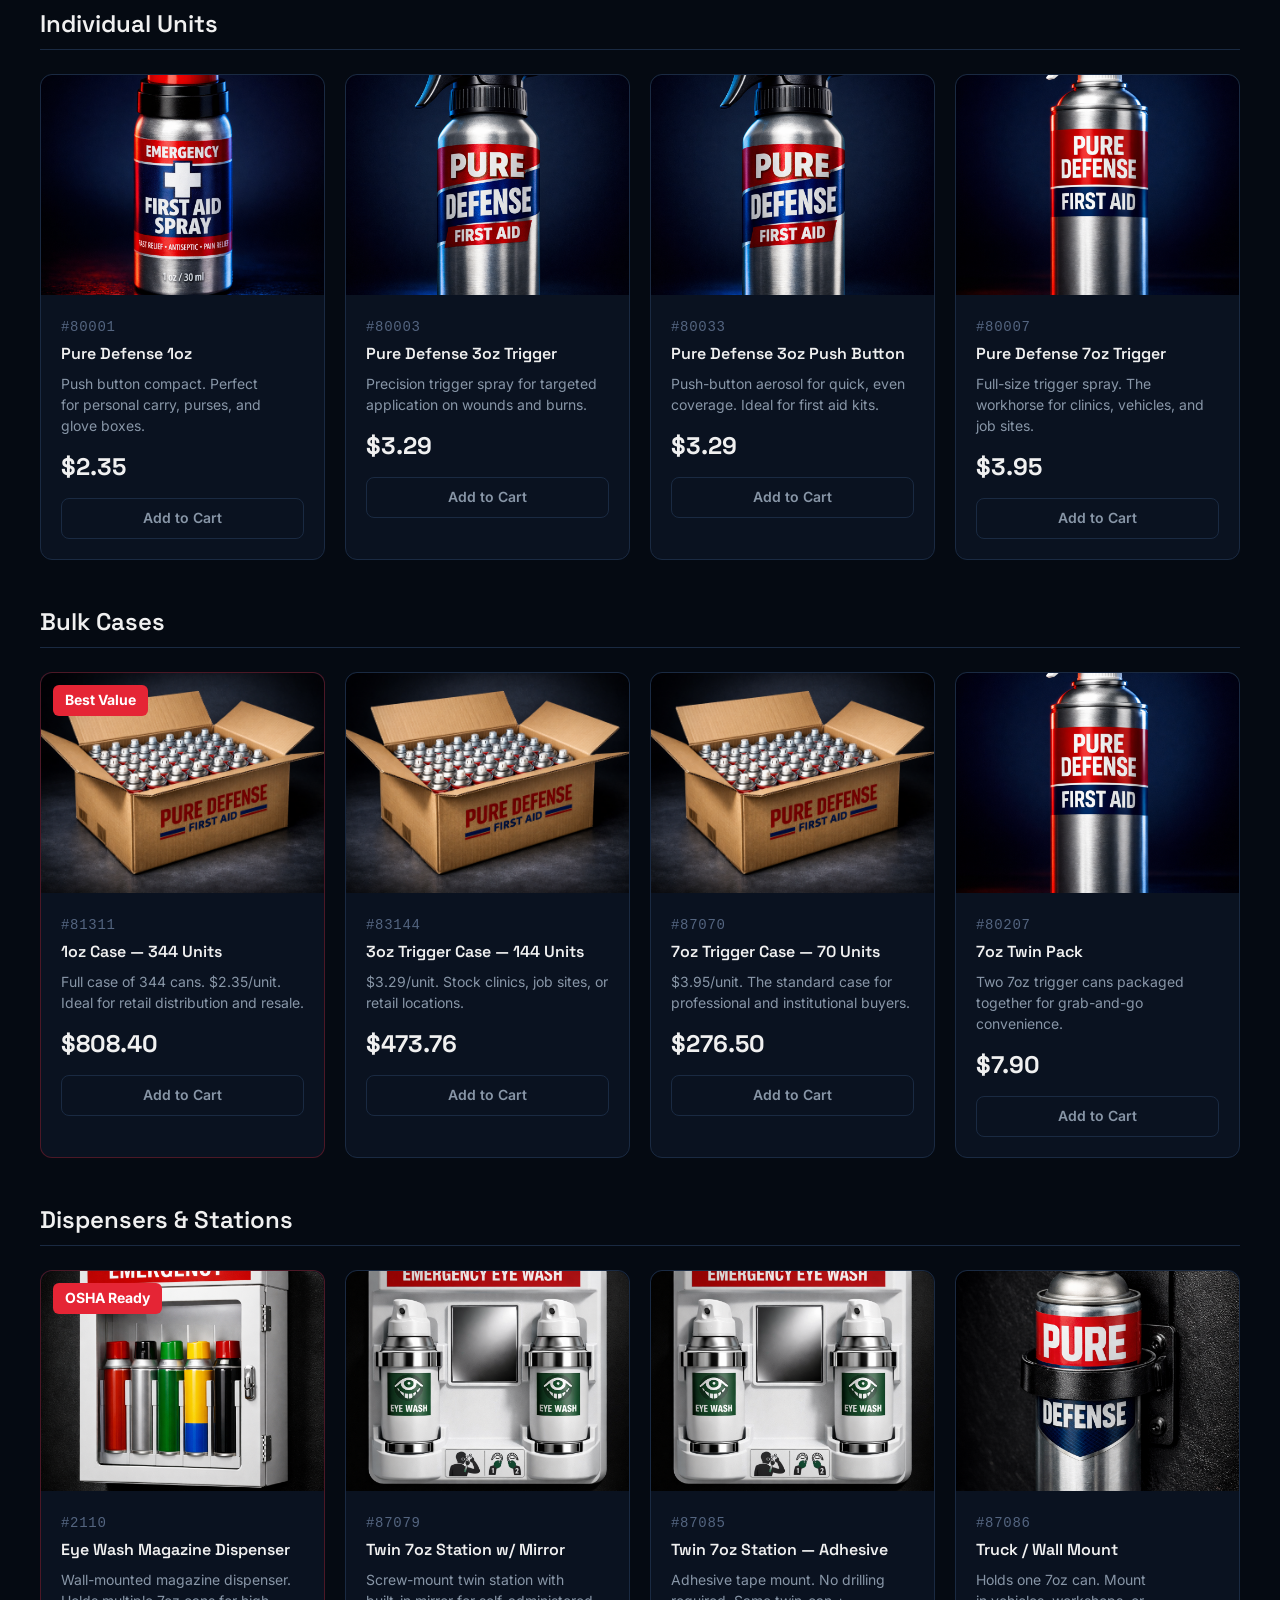
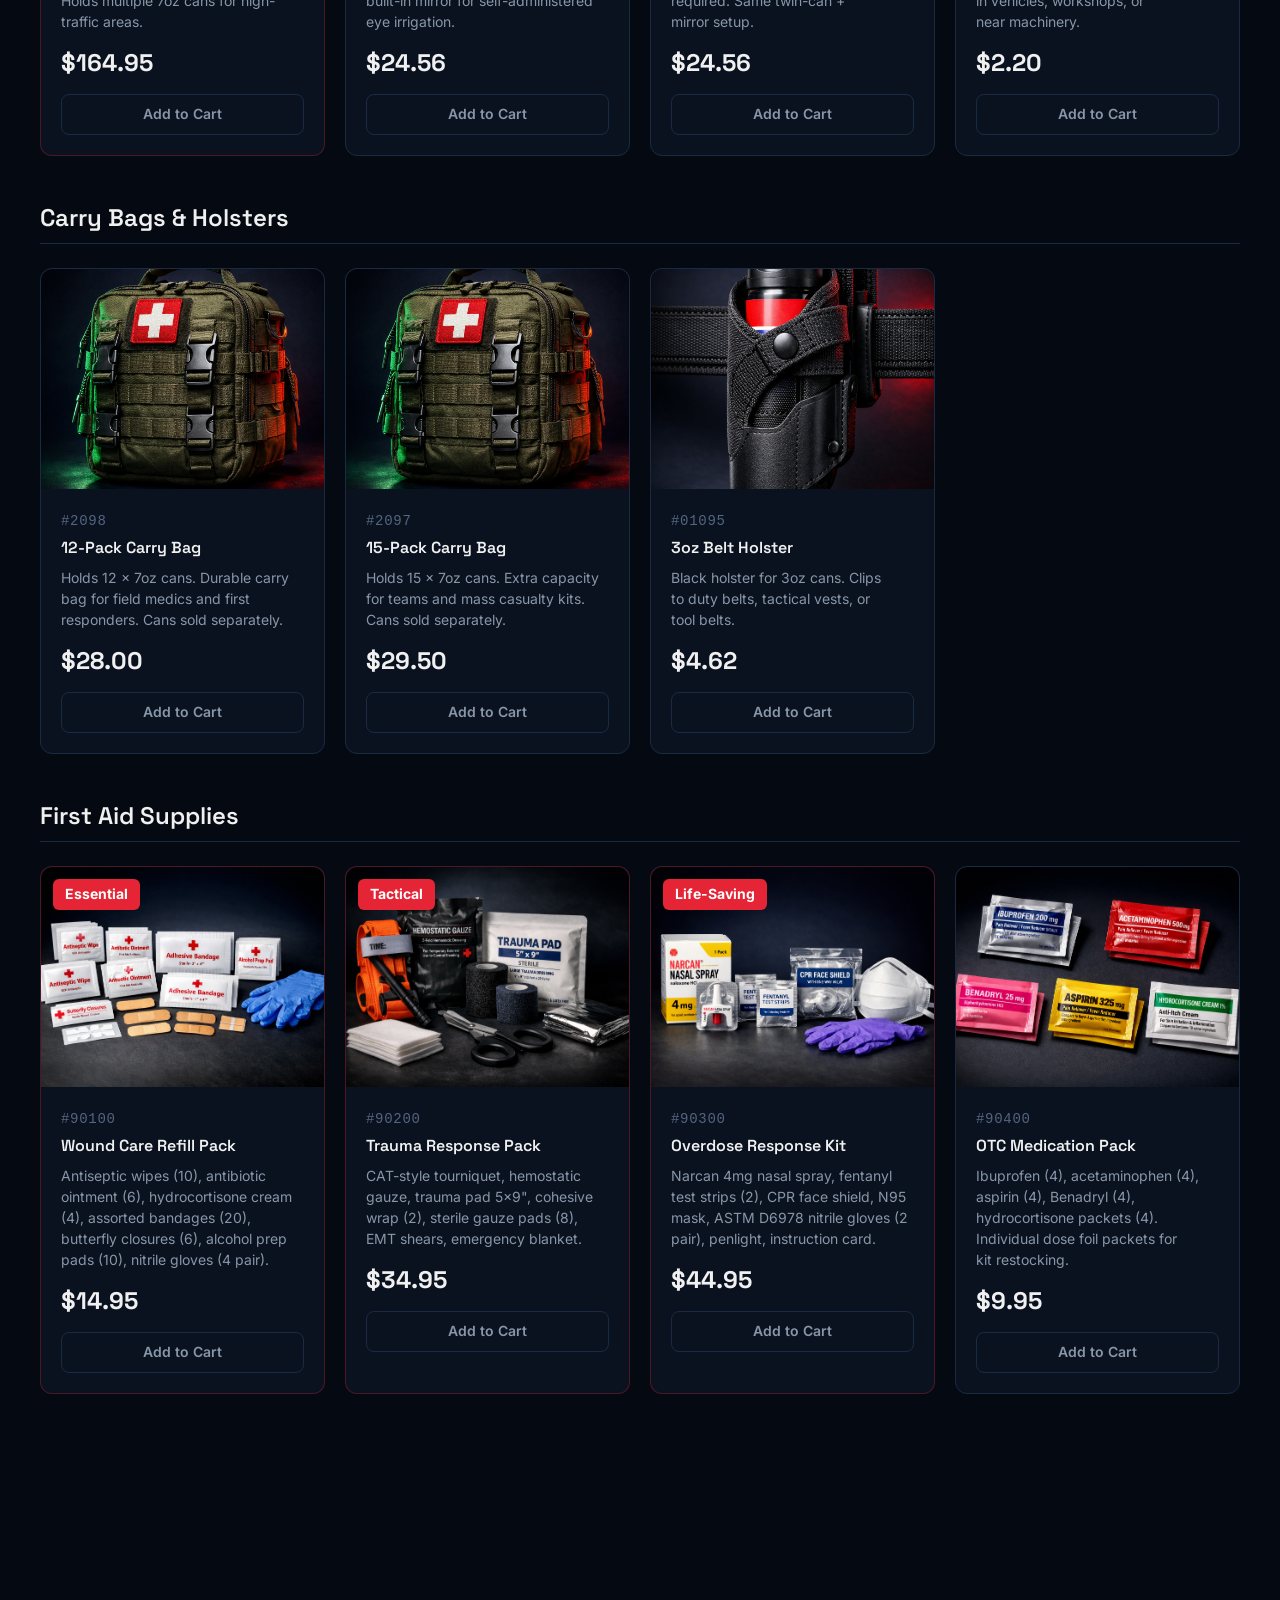
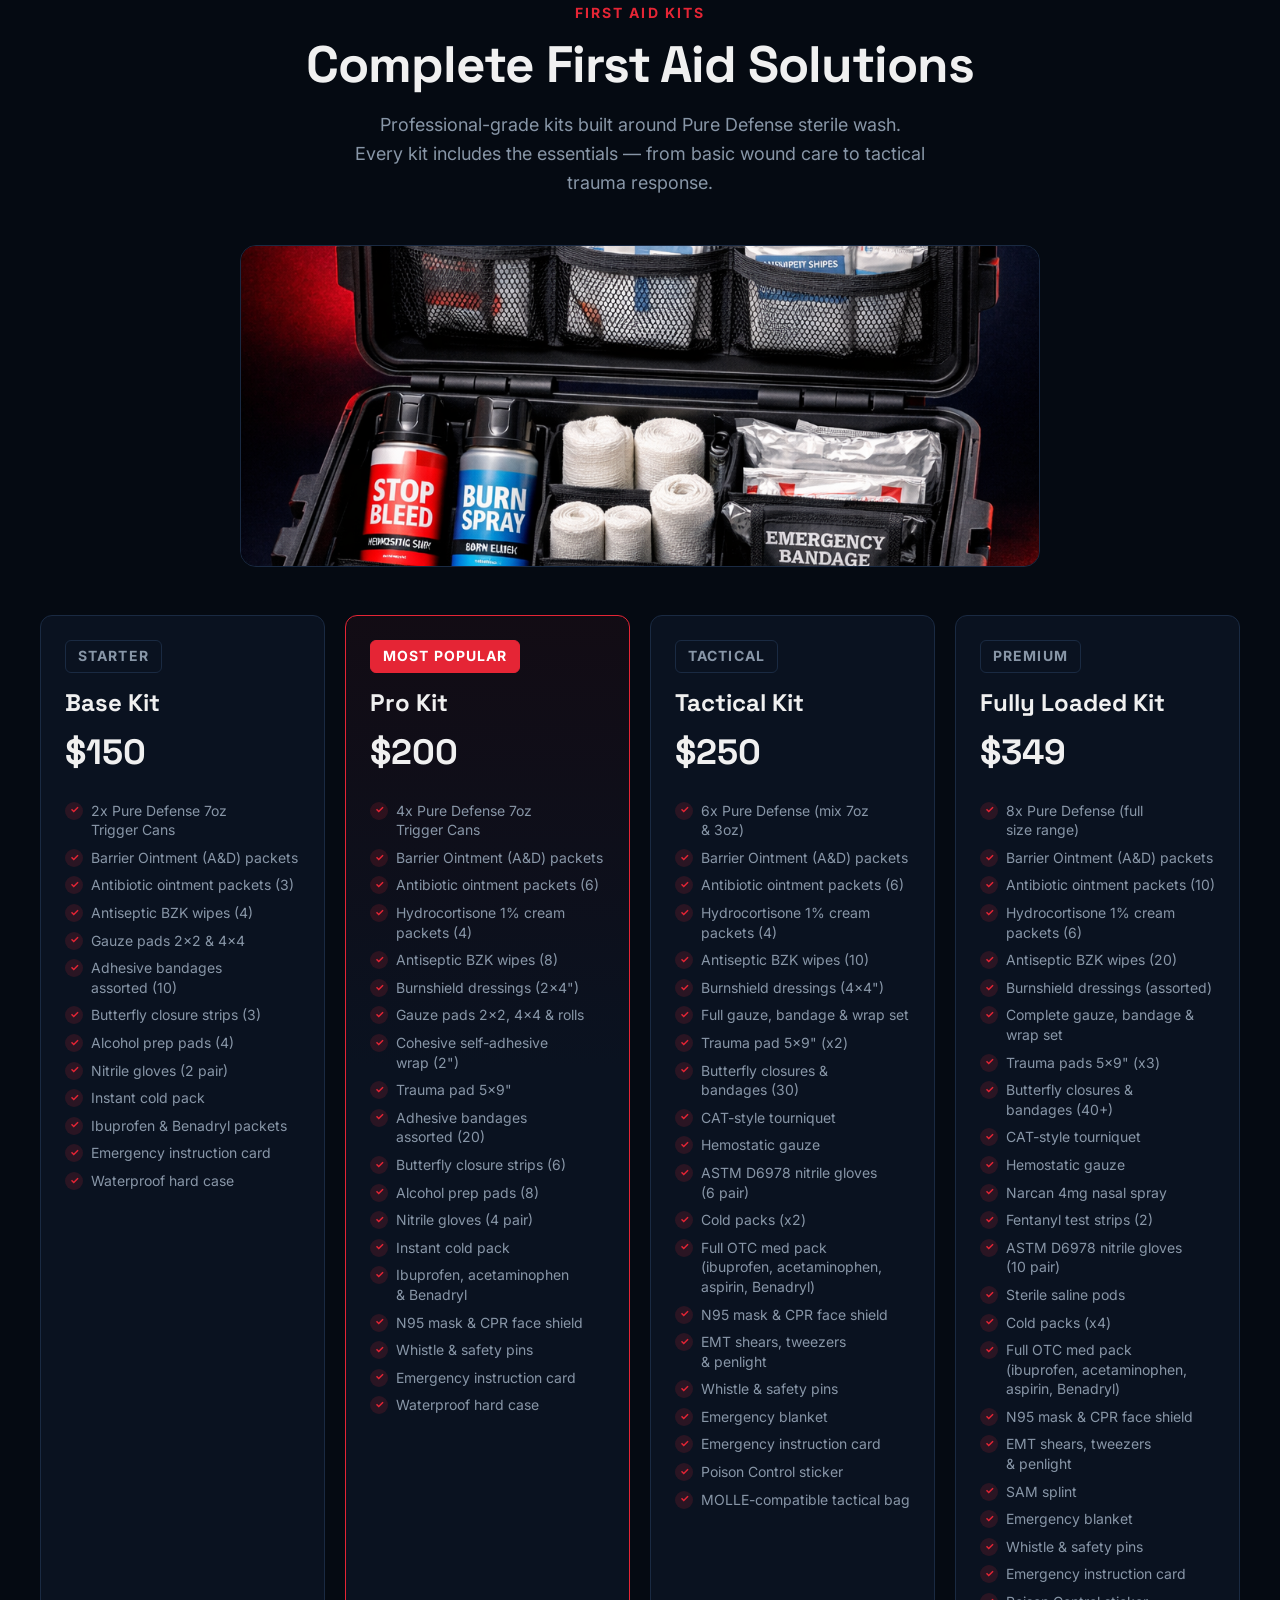
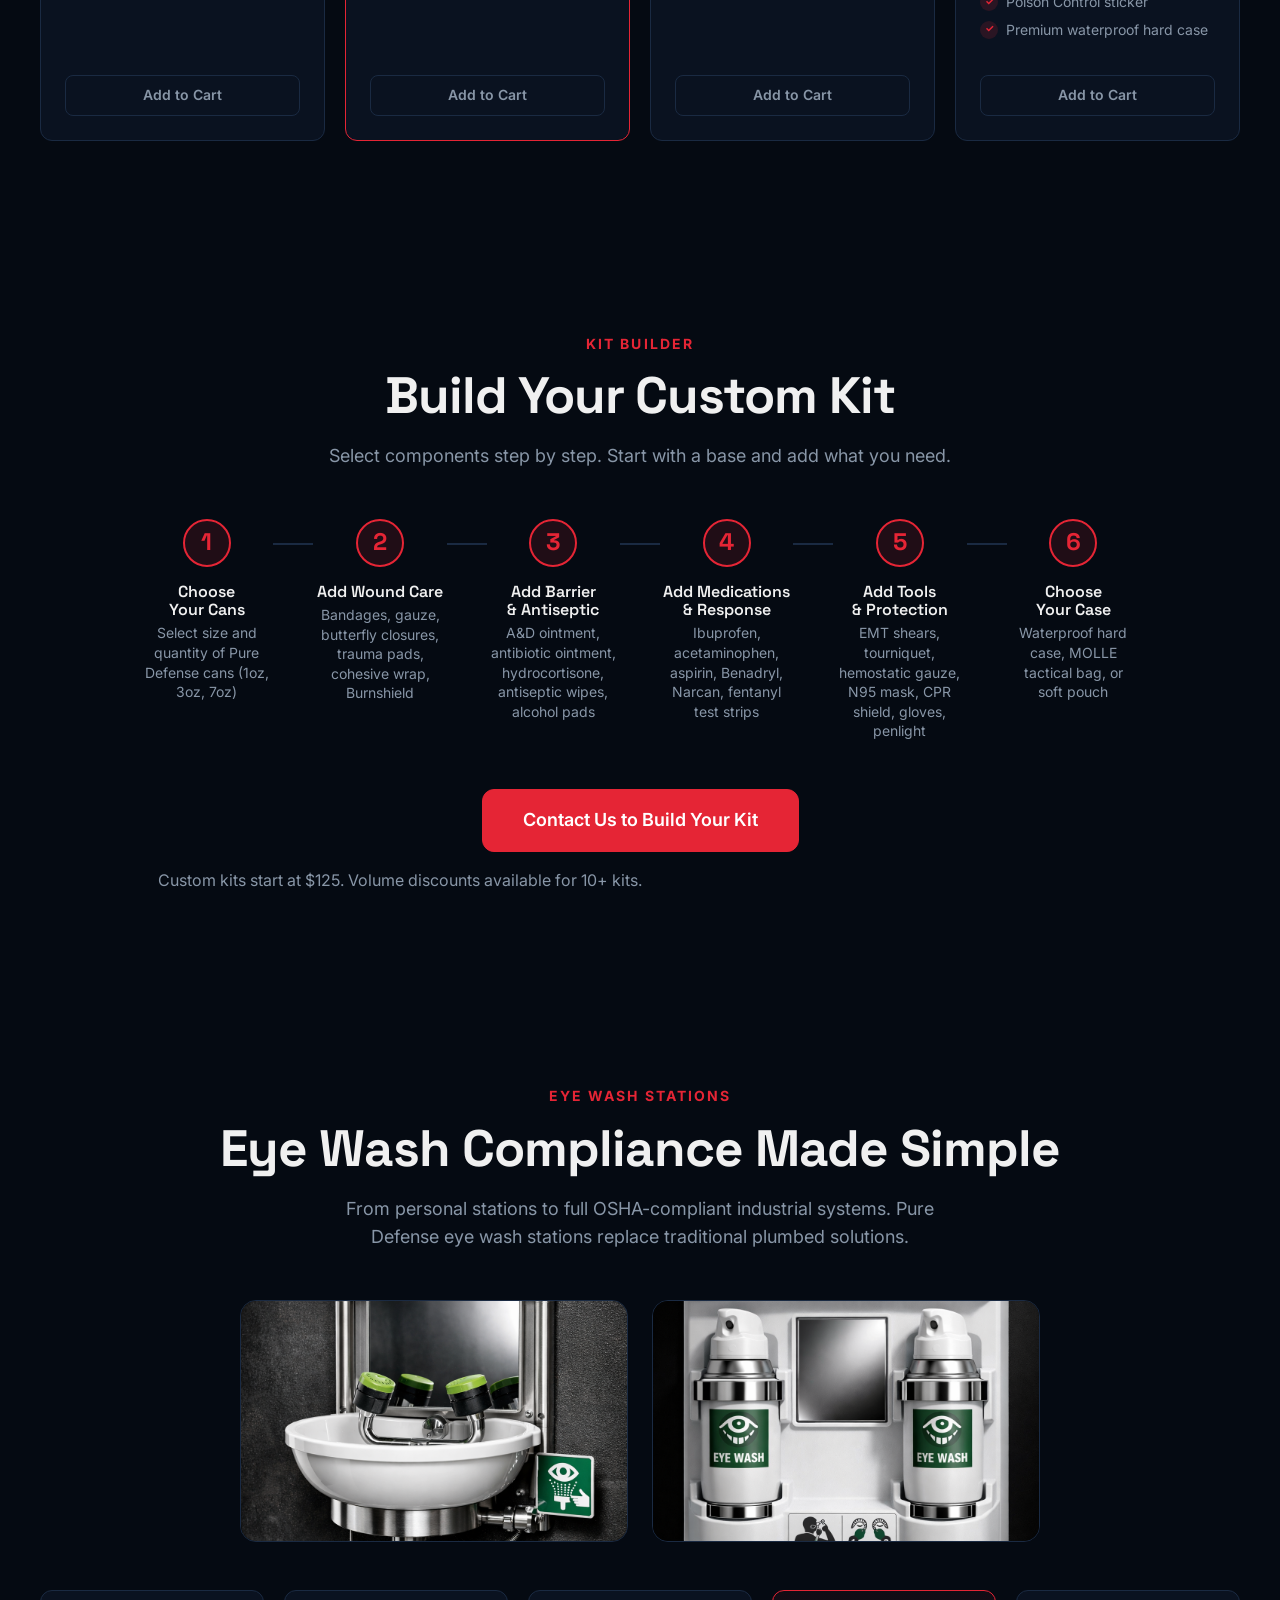
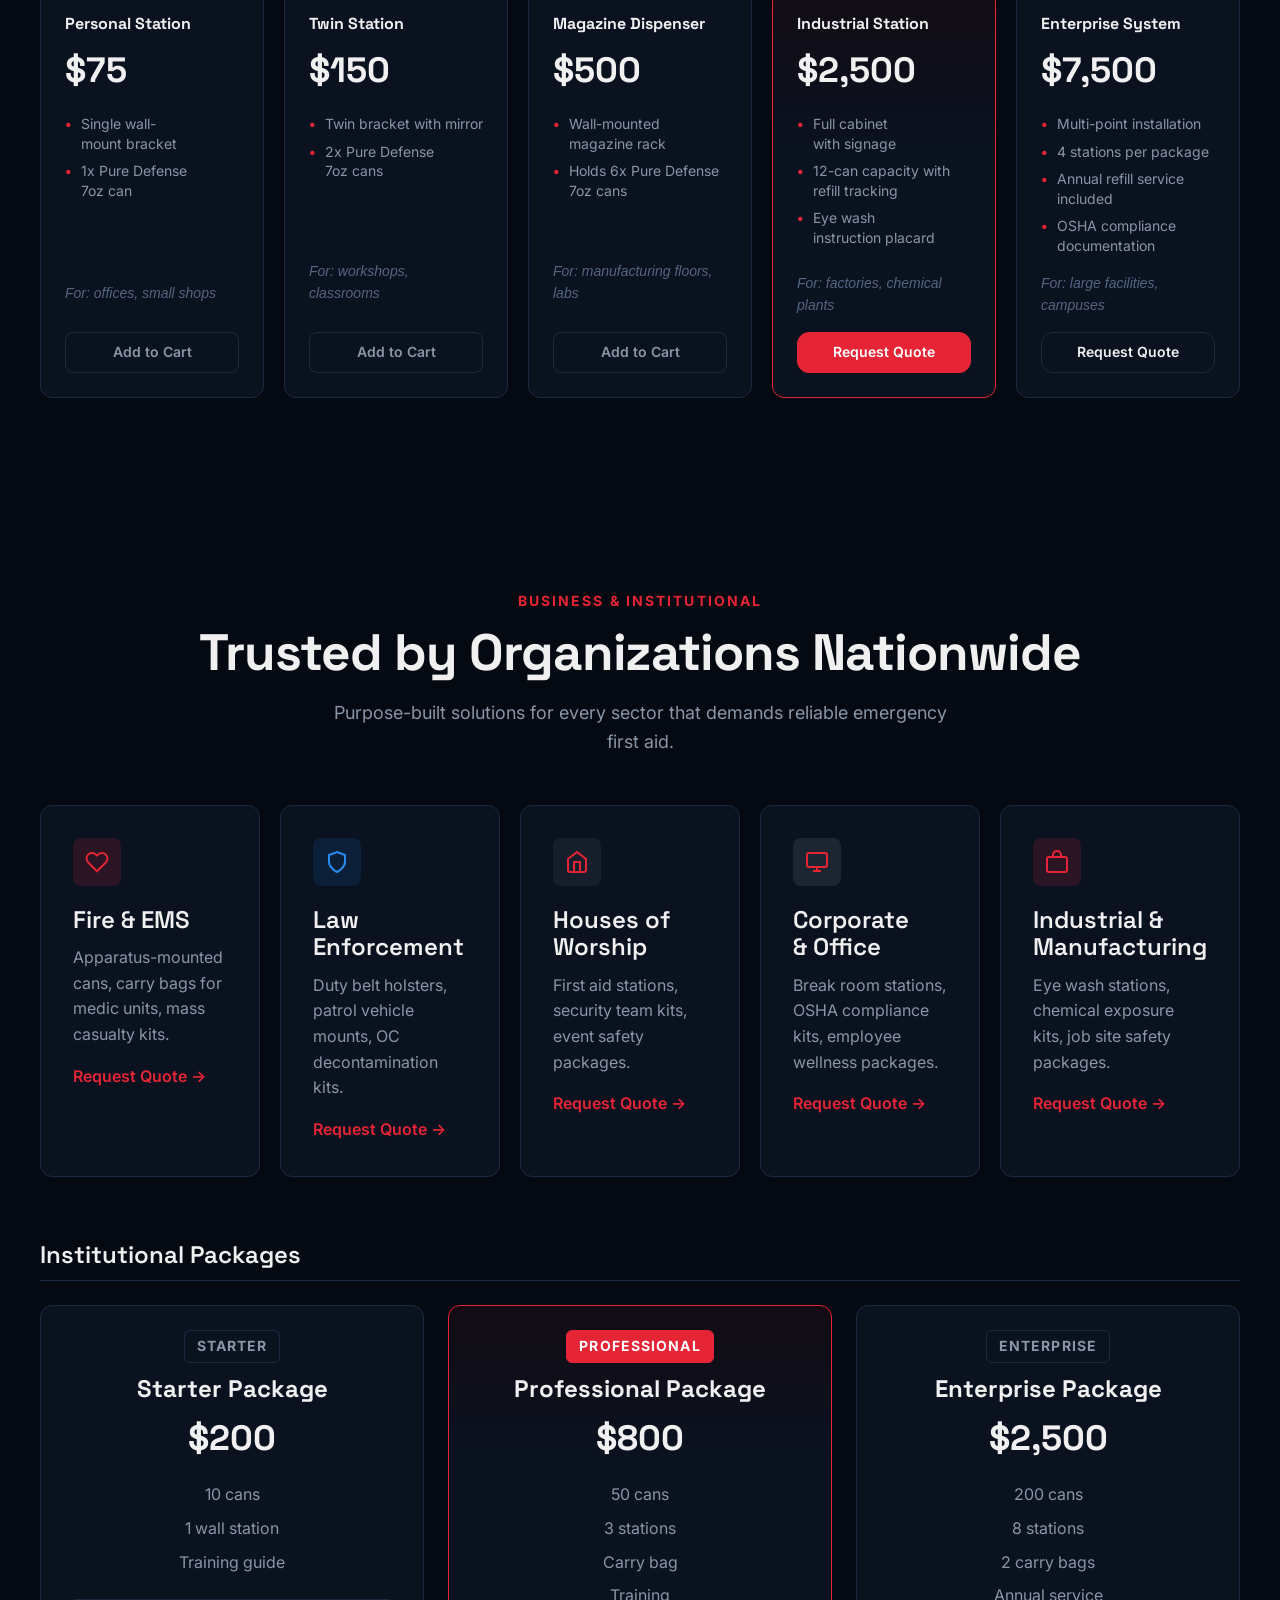
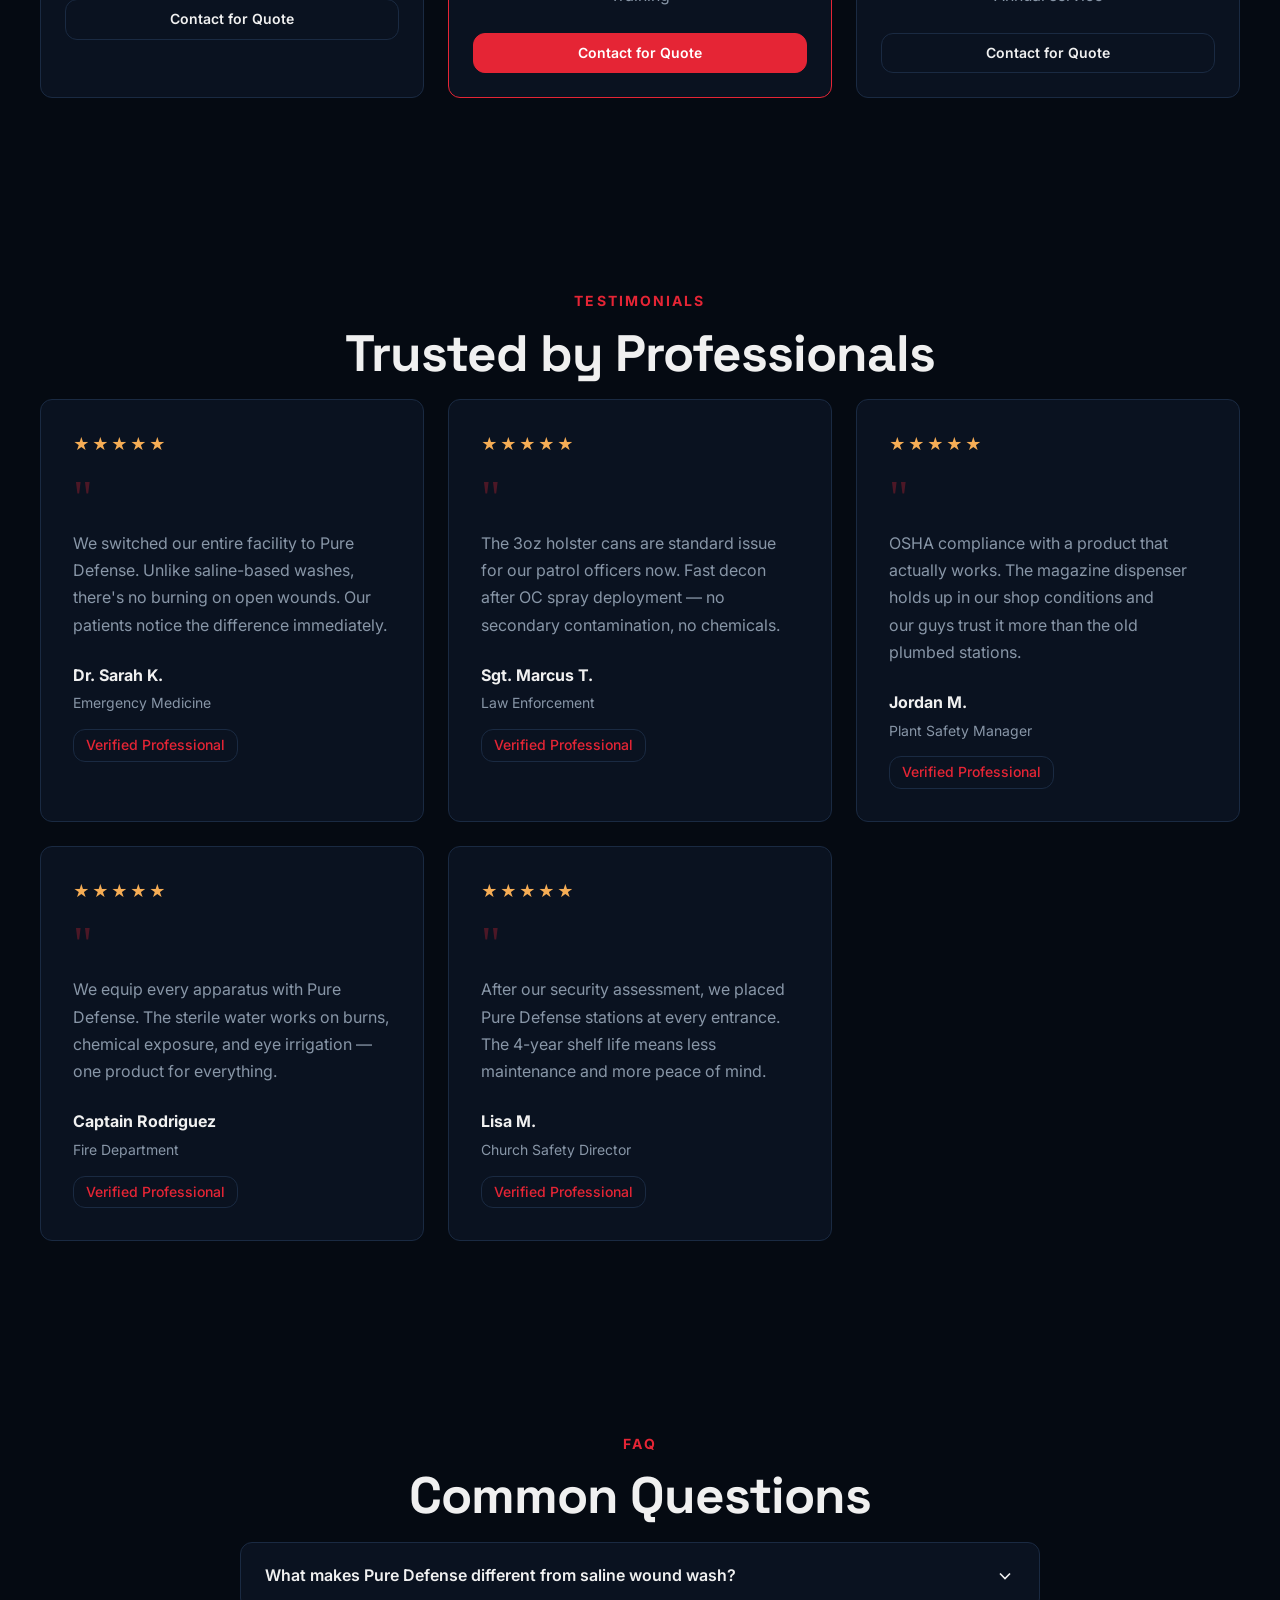
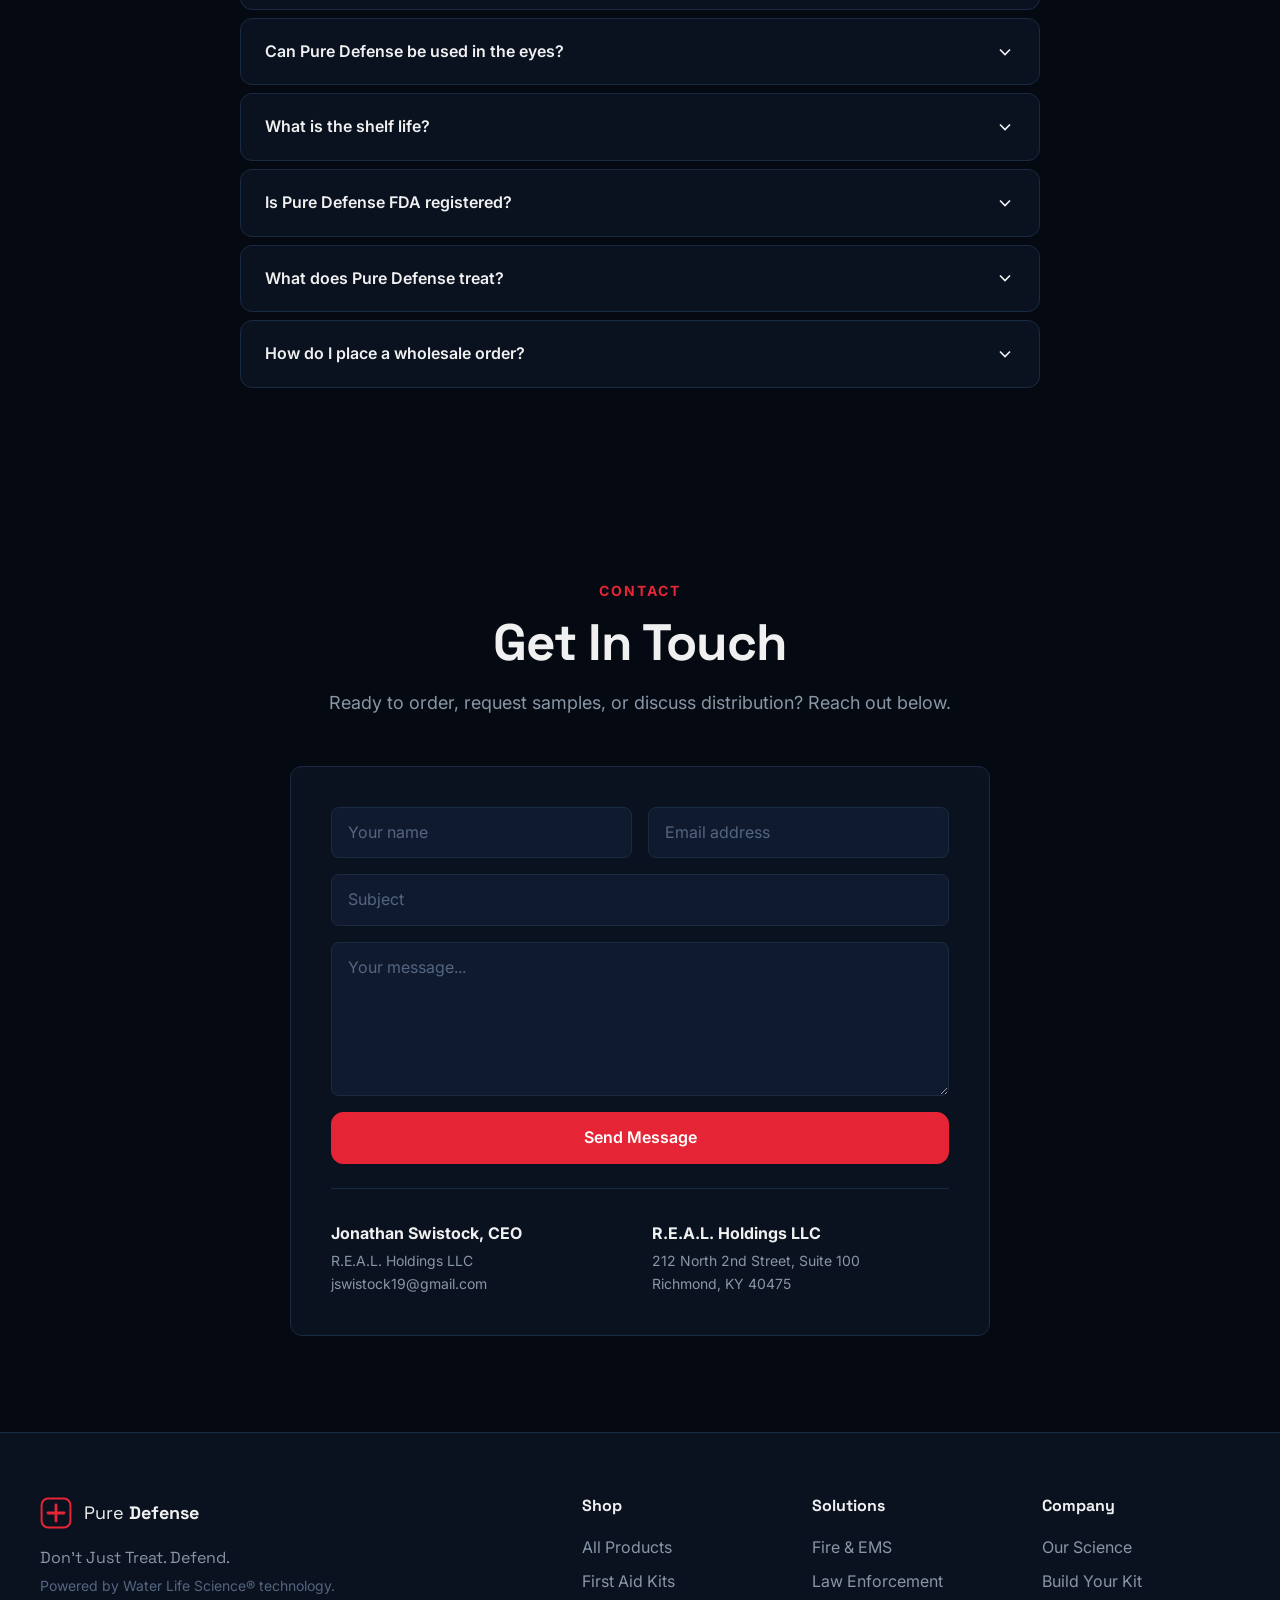
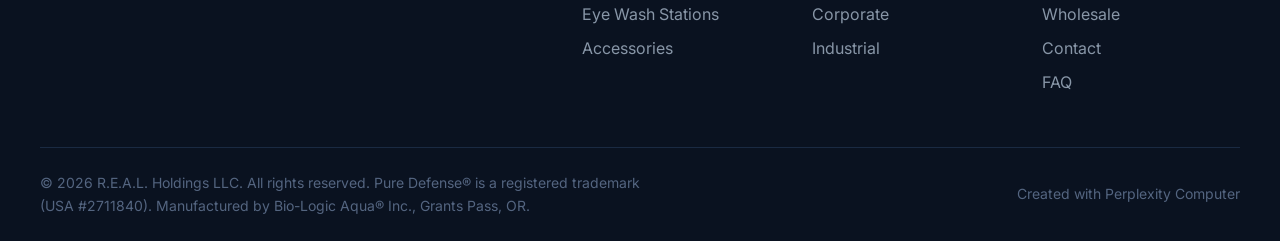
==== commit b7ec8074: "Add functional e-commerce store with cart and checkout - Shopping cart with localStorage persistence" ====
--- a/index.html
+++ b/index.html
@@ -46,6 +46,10 @@
       <a href="#contact">Contact</a>
     </div>
     <div class="nav-actions">
+      <button class="cart-icon-btn" id="cartIconBtn" aria-label="Open cart">
+        <svg width="22" height="22" viewBox="0 0 24 24" fill="none" stroke="currentColor" stroke-width="2" stroke-linecap="round" stroke-linejoin="round"><path d="M6 2L3 6v14a2 2 0 002 2h14a2 2 0 002-2V6l-3-4z"/><line x1="3" y1="6" x2="21" y2="6"/><path d="M16 10a4 4 0 01-8 0"/></svg>
+        <span class="cart-badge" id="cartBadge"></span>
+      </button>
       <a href="#configurator" class="btn btn-primary btn-sm">Build Your Kit</a>
       <button class="mobile-menu-btn" id="mobileMenuBtn" aria-label="Toggle menu">
         <svg width="24" height="24" viewBox="0 0 24 24" fill="none" stroke="currentColor" stroke-width="2" stroke-linecap="round"><path d="M3 12h18M3 6h18M3 18h18"/></svg>
@@ -224,7 +228,7 @@
     <!-- Category: Units -->
     <h3 class="category-title">Individual Units</h3>
     <div class="product-grid">
-      <div class="product-card">
+      <div class="product-card" data-product-id="80001">
         <div class="product-img-wrap">
           <img src="./assets/img-1oz-can.png" alt="Pure Defense 1oz" loading="lazy">
         </div>
@@ -233,9 +237,10 @@
           <h4 class="product-name">Pure Defense 1oz</h4>
           <p class="product-desc">Push button compact. Perfect for personal carry, purses, and glove boxes.</p>
           <div class="product-price">$2.35</div>
-        </div>
-      </div>
-      <div class="product-card">
+          <button class="btn-add-cart" data-product-id="80001">Add to Cart</button>
+        </div>
+      </div>
+      <div class="product-card" data-product-id="80003">
         <div class="product-img-wrap">
           <img src="./assets/img-3oz-can.png" alt="Pure Defense 3oz Trigger" loading="lazy">
         </div>
@@ -244,9 +249,10 @@
           <h4 class="product-name">Pure Defense 3oz Trigger</h4>
           <p class="product-desc">Precision trigger spray for targeted application on wounds and burns.</p>
           <div class="product-price">$3.29</div>
-        </div>
-      </div>
-      <div class="product-card">
+          <button class="btn-add-cart" data-product-id="80003">Add to Cart</button>
+        </div>
+      </div>
+      <div class="product-card" data-product-id="80033">
         <div class="product-img-wrap">
           <img src="./assets/img-3oz-can.png" alt="Pure Defense 3oz Push Button" loading="lazy">
         </div>
@@ -255,9 +261,10 @@
           <h4 class="product-name">Pure Defense 3oz Push Button</h4>
           <p class="product-desc">Push-button aerosol for quick, even coverage. Ideal for first aid kits.</p>
           <div class="product-price">$3.29</div>
-        </div>
-      </div>
-      <div class="product-card">
+          <button class="btn-add-cart" data-product-id="80033">Add to Cart</button>
+        </div>
+      </div>
+      <div class="product-card" data-product-id="80007">
         <div class="product-img-wrap">
           <img src="./assets/img-7oz-can.png" alt="Pure Defense 7oz Trigger" loading="lazy">
         </div>
@@ -266,6 +273,7 @@
           <h4 class="product-name">Pure Defense 7oz Trigger</h4>
           <p class="product-desc">Full-size trigger spray. The workhorse for clinics, vehicles, and job sites.</p>
           <div class="product-price">$3.95</div>
+          <button class="btn-add-cart" data-product-id="80007">Add to Cart</button>
         </div>
       </div>
     </div>
@@ -273,7 +281,7 @@
     <!-- Category: Cases -->
     <h3 class="category-title">Bulk Cases</h3>
     <div class="product-grid">
-      <div class="product-card featured">
+      <div class="product-card featured" data-product-id="81311">
         <span class="product-badge">Best Value</span>
         <div class="product-img-wrap">
           <img src="./assets/img-bulk-case.png" alt="Pure Defense 1oz Case" loading="lazy">
@@ -283,9 +291,10 @@
           <h4 class="product-name">1oz Case — 344 Units</h4>
           <p class="product-desc">Full case of 344 cans. $2.35/unit. Ideal for retail distribution and resale.</p>
           <div class="product-price">$808.40</div>
-        </div>
-      </div>
-      <div class="product-card">
+          <button class="btn-add-cart" data-product-id="81311">Add to Cart</button>
+        </div>
+      </div>
+      <div class="product-card" data-product-id="83144">
         <div class="product-img-wrap">
           <img src="./assets/img-bulk-case.png" alt="Pure Defense 3oz Case" loading="lazy">
         </div>
@@ -294,9 +303,10 @@
           <h4 class="product-name">3oz Trigger Case — 144 Units</h4>
           <p class="product-desc">$3.29/unit. Stock clinics, job sites, or retail locations.</p>
           <div class="product-price">$473.76</div>
-        </div>
-      </div>
-      <div class="product-card">
+          <button class="btn-add-cart" data-product-id="83144">Add to Cart</button>
+        </div>
+      </div>
+      <div class="product-card" data-product-id="87070">
         <div class="product-img-wrap">
           <img src="./assets/img-bulk-case.png" alt="Pure Defense 7oz Case" loading="lazy">
         </div>
@@ -305,9 +315,10 @@
           <h4 class="product-name">7oz Trigger Case — 70 Units</h4>
           <p class="product-desc">$3.95/unit. The standard case for professional and institutional buyers.</p>
           <div class="product-price">$276.50</div>
-        </div>
-      </div>
-      <div class="product-card">
+          <button class="btn-add-cart" data-product-id="87070">Add to Cart</button>
+        </div>
+      </div>
+      <div class="product-card" data-product-id="80207">
         <div class="product-img-wrap">
           <img src="./assets/img-7oz-can.png" alt="Pure Defense 7oz Twin Pack" loading="lazy">
         </div>
@@ -316,6 +327,7 @@
           <h4 class="product-name">7oz Twin Pack</h4>
           <p class="product-desc">Two 7oz trigger cans packaged together for grab-and-go convenience.</p>
           <div class="product-price">$7.90</div>
+          <button class="btn-add-cart" data-product-id="80207">Add to Cart</button>
         </div>
       </div>
     </div>
@@ -323,7 +335,7 @@
     <!-- Category: Dispensers & Stations -->
     <h3 class="category-title">Dispensers &amp; Stations</h3>
     <div class="product-grid">
-      <div class="product-card featured">
+      <div class="product-card featured" data-product-id="2110">
         <span class="product-badge">OSHA Ready</span>
         <div class="product-img-wrap">
           <img src="./assets/img-dispenser.png" alt="Eye Wash Magazine Dispenser" loading="lazy">
@@ -333,9 +345,10 @@
           <h4 class="product-name">Eye Wash Magazine Dispenser</h4>
           <p class="product-desc">Wall-mounted magazine dispenser. Holds multiple 7oz cans for high-traffic areas.</p>
           <div class="product-price">$164.95</div>
-        </div>
-      </div>
-      <div class="product-card">
+          <button class="btn-add-cart" data-product-id="2110">Add to Cart</button>
+        </div>
+      </div>
+      <div class="product-card" data-product-id="87079">
         <div class="product-img-wrap">
           <img src="./assets/img-twin-station.png" alt="Twin 7oz Station with Mirror" loading="lazy">
         </div>
@@ -344,9 +357,10 @@
           <h4 class="product-name">Twin 7oz Station w/ Mirror</h4>
           <p class="product-desc">Screw-mount twin station with built-in mirror for self-administered eye irrigation.</p>
           <div class="product-price">$24.56</div>
-        </div>
-      </div>
-      <div class="product-card">
+          <button class="btn-add-cart" data-product-id="87079">Add to Cart</button>
+        </div>
+      </div>
+      <div class="product-card" data-product-id="87085">
         <div class="product-img-wrap">
           <img src="./assets/img-twin-station.png" alt="Twin 7oz Station Adhesive" loading="lazy">
         </div>
@@ -355,9 +369,10 @@
           <h4 class="product-name">Twin 7oz Station — Adhesive</h4>
           <p class="product-desc">Adhesive tape mount. No drilling required. Same twin-can + mirror setup.</p>
           <div class="product-price">$24.56</div>
-        </div>
-      </div>
-      <div class="product-card">
+          <button class="btn-add-cart" data-product-id="87085">Add to Cart</button>
+        </div>
+      </div>
+      <div class="product-card" data-product-id="87086">
         <div class="product-img-wrap">
           <img src="./assets/img-wall-mount.png" alt="Truck Wall Mount" loading="lazy">
         </div>
@@ -366,6 +381,7 @@
           <h4 class="product-name">Truck / Wall Mount</h4>
           <p class="product-desc">Holds one 7oz can. Mount in vehicles, workshops, or near machinery.</p>
           <div class="product-price">$2.20</div>
+          <button class="btn-add-cart" data-product-id="87086">Add to Cart</button>
         </div>
       </div>
     </div>
@@ -373,7 +389,7 @@
     <!-- Category: Carry Systems -->
     <h3 class="category-title">Carry Bags &amp; Holsters</h3>
     <div class="product-grid">
-      <div class="product-card">
+      <div class="product-card" data-product-id="2098">
         <div class="product-img-wrap">
           <img src="./assets/img-carry-bag.png" alt="12-Pack Carry Bag" loading="lazy">
         </div>
@@ -382,9 +398,10 @@
           <h4 class="product-name">12-Pack Carry Bag</h4>
           <p class="product-desc">Holds 12 x 7oz cans. Durable carry bag for field medics and first responders. Cans sold separately.</p>
           <div class="product-price">$28.00</div>
-        </div>
-      </div>
-      <div class="product-card">
+          <button class="btn-add-cart" data-product-id="2098">Add to Cart</button>
+        </div>
+      </div>
+      <div class="product-card" data-product-id="2097">
         <div class="product-img-wrap">
           <img src="./assets/img-carry-bag.png" alt="15-Pack Carry Bag" loading="lazy">
         </div>
@@ -393,9 +410,10 @@
           <h4 class="product-name">15-Pack Carry Bag</h4>
           <p class="product-desc">Holds 15 x 7oz cans. Extra capacity for teams and mass casualty kits. Cans sold separately.</p>
           <div class="product-price">$29.50</div>
-        </div>
-      </div>
-      <div class="product-card">
+          <button class="btn-add-cart" data-product-id="2097">Add to Cart</button>
+        </div>
+      </div>
+      <div class="product-card" data-product-id="01095">
         <div class="product-img-wrap">
           <img src="./assets/img-holster.png" alt="3oz Belt Holster" loading="lazy">
         </div>
@@ -404,6 +422,7 @@
           <h4 class="product-name">3oz Belt Holster</h4>
           <p class="product-desc">Black holster for 3oz cans. Clips to duty belts, tactical vests, or tool belts.</p>
           <div class="product-price">$4.62</div>
+          <button class="btn-add-cart" data-product-id="01095">Add to Cart</button>
         </div>
       </div>
     </div>
@@ -411,7 +430,7 @@
     <!-- Category: First Aid Supplies -->
     <h3 class="category-title">First Aid Supplies</h3>
     <div class="product-grid">
-      <div class="product-card featured">
+      <div class="product-card featured" data-product-id="90100">
         <span class="product-badge">Essential</span>
         <div class="product-img-wrap">
           <img src="./assets/img-supplies-pack.png" alt="Wound Care Refill Pack" loading="lazy">
@@ -421,9 +440,10 @@
           <h4 class="product-name">Wound Care Refill Pack</h4>
           <p class="product-desc">Antiseptic wipes (10), antibiotic ointment (6), hydrocortisone cream (4), assorted bandages (20), butterfly closures (6), alcohol prep pads (10), nitrile gloves (4 pair).</p>
           <div class="product-price">$14.95</div>
-        </div>
-      </div>
-      <div class="product-card featured">
+          <button class="btn-add-cart" data-product-id="90100">Add to Cart</button>
+        </div>
+      </div>
+      <div class="product-card featured" data-product-id="90200">
         <span class="product-badge">Tactical</span>
         <div class="product-img-wrap">
           <img src="./assets/img-trauma-kit.png" alt="Trauma Response Pack" loading="lazy">
@@ -433,9 +453,10 @@
           <h4 class="product-name">Trauma Response Pack</h4>
           <p class="product-desc">CAT-style tourniquet, hemostatic gauze, trauma pad 5x9", cohesive wrap (2), sterile gauze pads (8), EMT shears, emergency blanket.</p>
           <div class="product-price">$34.95</div>
-        </div>
-      </div>
-      <div class="product-card featured">
+          <button class="btn-add-cart" data-product-id="90200">Add to Cart</button>
+        </div>
+      </div>
+      <div class="product-card featured" data-product-id="90300">
         <span class="product-badge">Life-Saving</span>
         <div class="product-img-wrap">
           <img src="./assets/img-narcan-kit.png" alt="Overdose Response Kit" loading="lazy">
@@ -445,9 +466,10 @@
           <h4 class="product-name">Overdose Response Kit</h4>
           <p class="product-desc">Narcan 4mg nasal spray, fentanyl test strips (2), CPR face shield, N95 mask, ASTM D6978 nitrile gloves (2 pair), penlight, instruction card.</p>
           <div class="product-price">$44.95</div>
-        </div>
-      </div>
-      <div class="product-card">
+          <button class="btn-add-cart" data-product-id="90300">Add to Cart</button>
+        </div>
+      </div>
+      <div class="product-card" data-product-id="90400">
         <div class="product-img-wrap">
           <img src="./assets/img-med-pack.png" alt="OTC Medication Pack" loading="lazy">
         </div>
@@ -456,6 +478,7 @@
           <h4 class="product-name">OTC Medication Pack</h4>
           <p class="product-desc">Ibuprofen (4), acetaminophen (4), aspirin (4), Benadryl (4), hydrocortisone packets (4). Individual dose foil packets for kit restocking.</p>
           <div class="product-price">$9.95</div>
+          <button class="btn-add-cart" data-product-id="90400">Add to Cart</button>
         </div>
       </div>
     </div>
@@ -475,7 +498,7 @@
 
     <div class="kits-grid">
       <!-- Base Kit -->
-      <div class="kit-card">
+      <div class="kit-card" data-product-id="KIT-BASE">
         <span class="kit-badge">STARTER</span>
         <h3 class="kit-name">Base Kit</h3>
         <div class="kit-price">$150</div>
@@ -494,11 +517,11 @@
           <li><span class="check">✓</span> Emergency instruction card</li>
           <li><span class="check">✓</span> Waterproof hard case</li>
         </ul>
-        <a href="#contact" class="btn btn-ghost btn-full">Add to Cart</a>
+        <button class="btn btn-ghost btn-full btn-add-cart" data-product-id="KIT-BASE">Add to Cart</button>
       </div>
 
       <!-- Pro Kit -->
-      <div class="kit-card kit-featured">
+      <div class="kit-card kit-featured" data-product-id="KIT-PRO">
         <span class="kit-badge kit-badge-featured">MOST POPULAR</span>
         <h3 class="kit-name">Pro Kit</h3>
         <div class="kit-price">$200</div>
@@ -523,11 +546,11 @@
           <li><span class="check">✓</span> Emergency instruction card</li>
           <li><span class="check">✓</span> Waterproof hard case</li>
         </ul>
-        <a href="#contact" class="btn btn-primary btn-full">Add to Cart</a>
+        <button class="btn btn-primary btn-full btn-add-cart" data-product-id="KIT-PRO">Add to Cart</button>
       </div>
 
       <!-- Tactical Kit -->
-      <div class="kit-card">
+      <div class="kit-card" data-product-id="KIT-TAC">
         <span class="kit-badge">TACTICAL</span>
         <h3 class="kit-name">Tactical Kit</h3>
         <div class="kit-price">$250</div>
@@ -554,11 +577,11 @@
           <li><span class="check">✓</span> Poison Control sticker</li>
           <li><span class="check">✓</span> MOLLE-compatible tactical bag</li>
         </ul>
-        <a href="#contact" class="btn btn-ghost btn-full">Add to Cart</a>
+        <button class="btn btn-ghost btn-full btn-add-cart" data-product-id="KIT-TAC">Add to Cart</button>
       </div>
 
       <!-- Fully Loaded Kit -->
-      <div class="kit-card">
+      <div class="kit-card" data-product-id="KIT-FULL">
         <span class="kit-badge">PREMIUM</span>
         <h3 class="kit-name">Fully Loaded Kit</h3>
         <div class="kit-price">$349</div>
@@ -589,7 +612,7 @@
           <li><span class="check">✓</span> Poison Control sticker</li>
           <li><span class="check">✓</span> Premium waterproof hard case</li>
         </ul>
-        <a href="#contact" class="btn btn-ghost btn-full">Add to Cart</a>
+        <button class="btn btn-ghost btn-full btn-add-cart" data-product-id="KIT-FULL">Add to Cart</button>
       </div>
     </div>
   </div>
@@ -677,7 +700,7 @@
 
     <div class="eyewash-grid">
       <!-- Personal Station -->
-      <div class="eyewash-card">
+      <div class="eyewash-card" data-product-id="EWS-PERSONAL">
         <h4 class="eyewash-name">Personal Station</h4>
         <div class="eyewash-price">$75</div>
         <ul class="eyewash-features">
@@ -685,11 +708,11 @@
           <li>1x Pure Defense 7oz can</li>
         </ul>
         <span class="eyewash-for">For: offices, small shops</span>
-        <a href="#contact" class="btn btn-ghost btn-full btn-sm">Request Quote</a>
+        <button class="btn btn-ghost btn-full btn-sm btn-add-cart" data-product-id="EWS-PERSONAL">Add to Cart</button>
       </div>
 
       <!-- Twin Station -->
-      <div class="eyewash-card">
+      <div class="eyewash-card" data-product-id="EWS-TWIN">
         <h4 class="eyewash-name">Twin Station</h4>
         <div class="eyewash-price">$150</div>
         <ul class="eyewash-features">
@@ -697,11 +720,11 @@
           <li>2x Pure Defense 7oz cans</li>
         </ul>
         <span class="eyewash-for">For: workshops, classrooms</span>
-        <a href="#contact" class="btn btn-ghost btn-full btn-sm">Request Quote</a>
+        <button class="btn btn-ghost btn-full btn-sm btn-add-cart" data-product-id="EWS-TWIN">Add to Cart</button>
       </div>
 
       <!-- Magazine Dispenser -->
-      <div class="eyewash-card">
+      <div class="eyewash-card" data-product-id="EWS-MAG">
         <h4 class="eyewash-name">Magazine Dispenser</h4>
         <div class="eyewash-price">$500</div>
         <ul class="eyewash-features">
@@ -709,7 +732,7 @@
           <li>Holds 6x Pure Defense 7oz cans</li>
         </ul>
         <span class="eyewash-for">For: manufacturing floors, labs</span>
-        <a href="#contact" class="btn btn-ghost btn-full btn-sm">Request Quote</a>
+        <button class="btn btn-ghost btn-full btn-sm btn-add-cart" data-product-id="EWS-MAG">Add to Cart</button>
       </div>
 
       <!-- Industrial Station -->
@@ -1011,6 +1034,175 @@
   <a href="#configurator" class="btn btn-primary btn-full">Build Your Kit</a>
 </div>
 
+<!-- ===== CART OVERLAY & DRAWER ===== -->
+<div class="cart-overlay" id="cartOverlay"></div>
+<aside class="cart-drawer" id="cartDrawer">
+  <div class="cart-drawer-header">
+    <h3>Your Cart</h3>
+    <button class="cart-close-btn" id="cartCloseBtn" aria-label="Close cart">
+      <svg width="20" height="20" viewBox="0 0 24 24" fill="none" stroke="currentColor" stroke-width="2" stroke-linecap="round"><path d="M18 6L6 18M6 6l12 12"/></svg>
+    </button>
+  </div>
+  <div class="cart-items" id="cartItems">
+    <!-- Cart items rendered by JS -->
+  </div>
+  <div class="cart-empty" id="cartEmpty">
+    <svg width="48" height="48" viewBox="0 0 24 24" fill="none" stroke="currentColor" stroke-width="1.5" stroke-linecap="round" stroke-linejoin="round"><path d="M6 2L3 6v14a2 2 0 002 2h14a2 2 0 002-2V6l-3-4z"/><line x1="3" y1="6" x2="21" y2="6"/><path d="M16 10a4 4 0 01-8 0"/></svg>
+    <p>Your cart is empty</p>
+    <button class="btn btn-ghost btn-sm" id="continueShopping">Continue Shopping</button>
+  </div>
+  <div class="cart-summary" id="cartSummary">
+    <div class="cart-summary-row">
+      <span>Subtotal</span>
+      <span id="cartSubtotal">$0.00</span>
+    </div>
+    <div class="cart-summary-row cart-shipping-row">
+      <span>Shipping</span>
+      <span id="cartShipping">$9.95 flat rate</span>
+    </div>
+    <div class="cart-summary-row cart-total-row">
+      <span>Total</span>
+      <span id="cartTotal">$0.00</span>
+    </div>
+    <button class="btn btn-primary btn-full" id="checkoutBtn">Proceed to Checkout</button>
+  </div>
+</aside>
+
+<!-- ===== CHECKOUT OVERLAY ===== -->
+<div class="checkout-overlay" id="checkoutOverlay">
+  <div class="checkout-container">
+    <div class="checkout-header">
+      <h2>Checkout</h2>
+      <div class="checkout-steps-indicator" id="checkoutStepsIndicator">
+        <span class="step-dot active" data-step="1">1</span>
+        <span class="step-line"></span>
+        <span class="step-dot" data-step="2">2</span>
+        <span class="step-line"></span>
+        <span class="step-dot" data-step="3">3</span>
+        <span class="step-line"></span>
+        <span class="step-dot" data-step="4">4</span>
+      </div>
+      <button class="checkout-close-btn" id="checkoutCloseBtn" aria-label="Close checkout">
+        <svg width="20" height="20" viewBox="0 0 24 24" fill="none" stroke="currentColor" stroke-width="2" stroke-linecap="round"><path d="M18 6L6 18M6 6l12 12"/></svg>
+      </button>
+    </div>
+
+    <!-- Step 1: Shipping -->
+    <div class="checkout-step active" id="checkoutStep1">
+      <h3>Shipping Information</h3>
+      <form class="checkout-form" id="shippingForm">
+        <div class="form-row">
+          <div class="form-group">
+            <label for="shipName">Full Name *</label>
+            <input type="text" id="shipName" required placeholder="John Doe">
+            <span class="form-error" id="shipNameError"></span>
+          </div>
+          <div class="form-group">
+            <label for="shipEmail">Email Address *</label>
+            <input type="email" id="shipEmail" required placeholder="john@example.com">
+            <span class="form-error" id="shipEmailError"></span>
+          </div>
+        </div>
+        <div class="form-group">
+          <label for="shipPhone">Phone Number *</label>
+          <input type="tel" id="shipPhone" required placeholder="(555) 123-4567">
+          <span class="form-error" id="shipPhoneError"></span>
+        </div>
+        <div class="form-group">
+          <label for="shipAddress1">Address Line 1 *</label>
+          <input type="text" id="shipAddress1" required placeholder="123 Main Street">
+          <span class="form-error" id="shipAddress1Error"></span>
+        </div>
+        <div class="form-group">
+          <label for="shipAddress2">Address Line 2</label>
+          <input type="text" id="shipAddress2" placeholder="Apt, Suite, Unit (optional)">
+        </div>
+        <div class="form-row form-row-3">
+          <div class="form-group">
+            <label for="shipCity">City *</label>
+            <input type="text" id="shipCity" required placeholder="City">
+            <span class="form-error" id="shipCityError"></span>
+          </div>
+          <div class="form-group">
+            <label for="shipState">State *</label>
+            <select id="shipState" required>
+              <option value="">Select...</option>
+              <option value="AL">Alabama</option><option value="AK">Alaska</option><option value="AZ">Arizona</option><option value="AR">Arkansas</option>
+              <option value="CA">California</option><option value="CO">Colorado</option><option value="CT">Connecticut</option><option value="DE">Delaware</option>
+              <option value="FL">Florida</option><option value="GA">Georgia</option><option value="HI">Hawaii</option><option value="ID">Idaho</option>
+              <option value="IL">Illinois</option><option value="IN">Indiana</option><option value="IA">Iowa</option><option value="KS">Kansas</option>
+              <option value="KY">Kentucky</option><option value="LA">Louisiana</option><option value="ME">Maine</option><option value="MD">Maryland</option>
+              <option value="MA">Massachusetts</option><option value="MI">Michigan</option><option value="MN">Minnesota</option><option value="MS">Mississippi</option>
+              <option value="MO">Missouri</option><option value="MT">Montana</option><option value="NE">Nebraska</option><option value="NV">Nevada</option>
+              <option value="NH">New Hampshire</option><option value="NJ">New Jersey</option><option value="NM">New Mexico</option><option value="NY">New York</option>
+              <option value="NC">North Carolina</option><option value="ND">North Dakota</option><option value="OH">Ohio</option><option value="OK">Oklahoma</option>
+              <option value="OR">Oregon</option><option value="PA">Pennsylvania</option><option value="RI">Rhode Island</option><option value="SC">South Carolina</option>
+              <option value="SD">South Dakota</option><option value="TN">Tennessee</option><option value="TX">Texas</option><option value="UT">Utah</option>
+              <option value="VT">Vermont</option><option value="VA">Virginia</option><option value="WA">Washington</option><option value="WV">West Virginia</option>
+              <option value="WI">Wisconsin</option><option value="WY">Wyoming</option><option value="DC">District of Columbia</option>
+            </select>
+            <span class="form-error" id="shipStateError"></span>
+          </div>
+          <div class="form-group">
+            <label for="shipZip">ZIP Code *</label>
+            <input type="text" id="shipZip" required placeholder="12345" maxlength="10">
+            <span class="form-error" id="shipZipError"></span>
+          </div>
+        </div>
+        <button type="submit" class="btn btn-primary btn-full">Continue to Review</button>
+      </form>
+    </div>
+
+    <!-- Step 2: Order Review -->
+    <div class="checkout-step" id="checkoutStep2">
+      <h3>Order Review</h3>
+      <div class="review-items" id="reviewItems"></div>
+      <div class="review-address" id="reviewAddress"></div>
+      <div class="review-totals" id="reviewTotals"></div>
+      <div class="review-actions">
+        <button class="btn btn-ghost" id="editShippingBtn">Edit Shipping</button>
+        <button class="btn btn-ghost" id="editCartBtn">Edit Cart</button>
+        <button class="btn btn-primary" id="continueToPaymentBtn">Continue to Payment</button>
+      </div>
+    </div>
+
+    <!-- Step 3: Payment Placeholder -->
+    <div class="checkout-step" id="checkoutStep3">
+      <h3>Payment</h3>
+      <div class="payment-placeholder">
+        <svg width="48" height="48" viewBox="0 0 24 24" fill="none" stroke="var(--color-accent)" stroke-width="1.5" stroke-linecap="round" stroke-linejoin="round">
+          <rect x="1" y="4" width="22" height="16" rx="2" ry="2"/><line x1="1" y1="10" x2="23" y2="10"/>
+        </svg>
+        <p class="payment-message">Payment processing is being set up. To complete your order, please contact us directly.</p>
+        <div class="payment-total">
+          <span>Order Total:</span>
+          <strong id="paymentTotal">$0.00</strong>
+        </div>
+      </div>
+      <button class="btn btn-primary btn-full" id="placeOrderBtn">Place Order</button>
+    </div>
+
+    <!-- Step 4: Order Confirmation -->
+    <div class="checkout-step" id="checkoutStep4">
+      <div class="order-confirmation">
+        <div class="confirmation-check">
+          <svg width="64" height="64" viewBox="0 0 24 24" fill="none" stroke="#4ade80" stroke-width="2" stroke-linecap="round" stroke-linejoin="round"><path d="M22 11.08V12a10 10 0 11-5.93-9.14"/><polyline points="22 4 12 14.01 9 11.01"/></svg>
+        </div>
+        <h3>Thank you for your order!</h3>
+        <p class="order-number" id="orderNumber"></p>
+        <div class="confirmation-summary" id="confirmationSummary"></div>
+        <div class="confirmation-address" id="confirmationAddress"></div>
+        <p class="confirmation-note">We'll contact you to arrange payment and shipping.</p>
+        <p class="confirmation-contact">Contact: <a href="mailto:jswistock19@gmail.com">jswistock19@gmail.com</a></p>
+        <button class="btn btn-primary btn-full" id="continueShoppingBtn">Continue Shopping</button>
+      </div>
+    </div>
+  </div>
+</div>
+
+<!-- ===== TOAST CONTAINER ===== -->
+<div class="toast-container" id="toastContainer"></div>
+
 <script src="./app.js" defer></script>
 </body>
 </html>
--- a/style.css
+++ b/style.css
@@ -1069,6 +1069,773 @@
 .section.visible, .trust-bar.visible {
   opacity: 1;
   transform: translateY(0);
+}
+
+
+/* ===== CART ICON IN NAV ===== */
+.cart-icon-btn {
+  position: relative;
+  display: flex;
+  align-items: center;
+  justify-content: center;
+  width: 40px;
+  height: 40px;
+  border-radius: var(--radius-md);
+  color: var(--color-text-muted);
+  cursor: pointer;
+  background: transparent;
+  border: 1px solid transparent;
+  transition: color var(--transition), border-color var(--transition);
+}
+.cart-icon-btn:hover {
+  color: var(--color-text);
+  border-color: var(--color-border);
+}
+
+.cart-badge {
+  position: absolute;
+  top: 2px;
+  right: 2px;
+  min-width: 18px;
+  height: 18px;
+  padding: 0 5px;
+  border-radius: 9px;
+  background: var(--color-accent);
+  color: #fff;
+  font-size: 0.65rem;
+  font-weight: 700;
+  font-family: var(--font-body);
+  display: none;
+  align-items: center;
+  justify-content: center;
+  line-height: 1;
+}
+.cart-badge.visible {
+  display: flex;
+}
+
+
+/* ===== ADD TO CART BUTTON ===== */
+.btn-add-cart {
+  display: inline-flex;
+  align-items: center;
+  justify-content: center;
+  margin-top: var(--space-3);
+  padding: var(--space-2) var(--space-4);
+  border: 1.5px solid var(--color-border);
+  border-radius: var(--radius-md);
+  background: transparent;
+  color: var(--color-text-muted);
+  font-family: var(--font-body);
+  font-size: var(--text-xs);
+  font-weight: 600;
+  cursor: pointer;
+  transition: all 200ms ease;
+  width: 100%;
+}
+.btn-add-cart:hover {
+  background: var(--color-accent);
+  border-color: var(--color-accent);
+  color: #fff;
+  transform: translateY(-1px);
+}
+.btn-add-cart.added {
+  background: #4ade80;
+  border-color: #4ade80;
+  color: #050a12;
+  pointer-events: none;
+}
+
+
+/* ===== CART OVERLAY ===== */
+.cart-overlay {
+  position: fixed;
+  inset: 0;
+  background: rgba(0, 0, 0, 0.6);
+  z-index: 200;
+  opacity: 0;
+  pointer-events: none;
+  transition: opacity 300ms ease;
+}
+.cart-overlay.open {
+  opacity: 1;
+  pointer-events: all;
+}
+
+
+/* ===== CART DRAWER ===== */
+.cart-drawer {
+  position: fixed;
+  top: 0;
+  right: 0;
+  bottom: 0;
+  width: 400px;
+  max-width: 100vw;
+  z-index: 201;
+  background: var(--color-surface);
+  border-left: 1px solid var(--color-border);
+  display: flex;
+  flex-direction: column;
+  transform: translateX(100%);
+  transition: transform 300ms cubic-bezier(0.16, 1, 0.3, 1);
+}
+.cart-drawer.open {
+  transform: translateX(0);
+}
+
+.cart-drawer-header {
+  display: flex;
+  align-items: center;
+  justify-content: space-between;
+  padding: var(--space-5) var(--space-6);
+  border-bottom: 1px solid var(--color-border);
+  flex-shrink: 0;
+}
+.cart-drawer-header h3 {
+  font-family: var(--font-display);
+  font-size: var(--text-lg);
+  font-weight: 700;
+  color: var(--color-text);
+}
+
+.cart-close-btn {
+  width: 36px;
+  height: 36px;
+  display: flex;
+  align-items: center;
+  justify-content: center;
+  border-radius: var(--radius-md);
+  background: transparent;
+  border: 1px solid var(--color-border);
+  color: var(--color-text-muted);
+  cursor: pointer;
+  transition: color var(--transition), border-color var(--transition);
+}
+.cart-close-btn:hover {
+  color: var(--color-text);
+  border-color: var(--color-text-muted);
+}
+
+.cart-items {
+  flex: 1;
+  overflow-y: auto;
+  padding: var(--space-4) var(--space-5);
+}
+
+.cart-item {
+  display: grid;
+  grid-template-columns: 60px 1fr auto;
+  gap: var(--space-3);
+  padding: var(--space-4) 0;
+  border-bottom: 1px solid var(--color-border);
+  align-items: start;
+}
+.cart-item:last-child {
+  border-bottom: none;
+}
+
+.cart-item-img {
+  width: 60px;
+  height: 60px;
+  border-radius: var(--radius-sm);
+  object-fit: cover;
+  background: var(--color-surface-2);
+  border: 1px solid var(--color-border);
+}
+
+.cart-item-details {
+  display: flex;
+  flex-direction: column;
+  gap: var(--space-1);
+}
+
+.cart-item-name {
+  font-family: var(--font-display);
+  font-size: var(--text-sm);
+  font-weight: 600;
+  color: var(--color-text);
+  line-height: 1.3;
+}
+
+.cart-item-price {
+  font-size: var(--text-xs);
+  color: var(--color-text-muted);
+}
+
+.quantity-controls {
+  display: flex;
+  align-items: center;
+  gap: 0;
+  border: 1px solid var(--color-border);
+  border-radius: var(--radius-sm);
+  overflow: hidden;
+  margin-top: var(--space-2);
+  width: fit-content;
+}
+
+.quantity-controls button {
+  width: 28px;
+  height: 28px;
+  display: flex;
+  align-items: center;
+  justify-content: center;
+  background: var(--color-surface-2);
+  border: none;
+  color: var(--color-text-muted);
+  font-size: 0.9rem;
+  cursor: pointer;
+  transition: background var(--transition), color var(--transition);
+}
+.quantity-controls button:hover {
+  background: var(--color-accent);
+  color: #fff;
+}
+
+.quantity-controls .qty-value {
+  width: 32px;
+  text-align: center;
+  font-size: var(--text-xs);
+  font-weight: 600;
+  color: var(--color-text);
+  background: transparent;
+  line-height: 28px;
+}
+
+.cart-item-actions {
+  display: flex;
+  flex-direction: column;
+  align-items: flex-end;
+  gap: var(--space-2);
+}
+
+.cart-item-total {
+  font-family: var(--font-display);
+  font-size: var(--text-sm);
+  font-weight: 700;
+  color: var(--color-text);
+  white-space: nowrap;
+}
+
+.cart-item-remove {
+  background: transparent;
+  border: none;
+  color: var(--color-text-faint);
+  cursor: pointer;
+  font-size: var(--text-xs);
+  padding: 2px;
+  transition: color var(--transition);
+}
+.cart-item-remove:hover {
+  color: var(--color-accent);
+}
+
+/* Cart empty state */
+.cart-empty {
+  flex: 1;
+  display: none;
+  flex-direction: column;
+  align-items: center;
+  justify-content: center;
+  gap: var(--space-4);
+  color: var(--color-text-faint);
+  padding: var(--space-10);
+}
+.cart-empty.visible {
+  display: flex;
+}
+.cart-empty p {
+  font-size: var(--text-base);
+  color: var(--color-text-muted);
+}
+
+.cart-summary {
+  display: none;
+  flex-direction: column;
+  gap: var(--space-3);
+  padding: var(--space-5) var(--space-6);
+  border-top: 1px solid var(--color-border);
+  background: var(--color-bg);
+  flex-shrink: 0;
+}
+.cart-summary.visible {
+  display: flex;
+}
+
+.cart-summary-row {
+  display: flex;
+  align-items: center;
+  justify-content: space-between;
+  font-size: var(--text-sm);
+  color: var(--color-text-muted);
+}
+
+.cart-shipping-row span:last-child {
+  font-size: var(--text-xs);
+  color: var(--color-text-faint);
+}
+
+.cart-total-row {
+  padding-top: var(--space-3);
+  border-top: 1px solid var(--color-border);
+  font-weight: 700;
+  color: var(--color-text);
+  font-size: var(--text-base);
+}
+.cart-total-row span:last-child {
+  font-family: var(--font-display);
+  font-size: var(--text-lg);
+}
+
+
+/* ===== CHECKOUT OVERLAY ===== */
+.checkout-overlay {
+  position: fixed;
+  inset: 0;
+  z-index: 300;
+  background: var(--color-bg);
+  overflow-y: auto;
+  opacity: 0;
+  pointer-events: none;
+  transition: opacity 300ms ease;
+}
+.checkout-overlay.open {
+  opacity: 1;
+  pointer-events: all;
+}
+
+.checkout-container {
+  max-width: 700px;
+  margin: 0 auto;
+  padding: var(--space-8) var(--space-6) var(--space-16);
+}
+
+.checkout-header {
+  display: flex;
+  align-items: center;
+  justify-content: space-between;
+  margin-bottom: var(--space-10);
+  gap: var(--space-4);
+}
+.checkout-header h2 {
+  font-family: var(--font-display);
+  font-size: var(--text-xl);
+  font-weight: 700;
+  color: var(--color-text);
+}
+
+.checkout-close-btn {
+  width: 40px;
+  height: 40px;
+  display: flex;
+  align-items: center;
+  justify-content: center;
+  border-radius: var(--radius-md);
+  background: transparent;
+  border: 1px solid var(--color-border);
+  color: var(--color-text-muted);
+  cursor: pointer;
+  transition: color var(--transition), border-color var(--transition);
+  flex-shrink: 0;
+}
+.checkout-close-btn:hover {
+  color: var(--color-text);
+  border-color: var(--color-text-muted);
+}
+
+/* Step indicator */
+.checkout-steps-indicator {
+  display: flex;
+  align-items: center;
+  gap: 0;
+}
+.step-dot {
+  width: 32px;
+  height: 32px;
+  border-radius: 50%;
+  display: flex;
+  align-items: center;
+  justify-content: center;
+  font-size: var(--text-xs);
+  font-weight: 700;
+  font-family: var(--font-display);
+  background: var(--color-surface);
+  border: 2px solid var(--color-border);
+  color: var(--color-text-faint);
+  transition: all 300ms ease;
+}
+.step-dot.active {
+  background: var(--color-accent);
+  border-color: var(--color-accent);
+  color: #fff;
+}
+.step-dot.completed {
+  background: #4ade80;
+  border-color: #4ade80;
+  color: #050a12;
+}
+.step-line {
+  width: 24px;
+  height: 2px;
+  background: var(--color-border);
+}
+
+/* Checkout steps */
+.checkout-step {
+  display: none;
+}
+.checkout-step.active {
+  display: block;
+}
+
+.checkout-step h3 {
+  font-family: var(--font-display);
+  font-size: var(--text-lg);
+  font-weight: 700;
+  margin-bottom: var(--space-6);
+  color: var(--color-text);
+}
+
+/* Checkout form */
+.checkout-form {
+  display: flex;
+  flex-direction: column;
+  gap: var(--space-4);
+}
+
+.checkout-form .form-row {
+  display: grid;
+  grid-template-columns: 1fr 1fr;
+  gap: var(--space-4);
+}
+.checkout-form .form-row-3 {
+  grid-template-columns: 1.5fr 1fr 1fr;
+}
+
+.form-group {
+  display: flex;
+  flex-direction: column;
+  gap: var(--space-1);
+}
+
+.form-group label {
+  font-size: var(--text-xs);
+  font-weight: 600;
+  color: var(--color-text-muted);
+  letter-spacing: 0.02em;
+}
+
+.checkout-form input,
+.checkout-form select {
+  background: var(--color-surface-2);
+  border: 1px solid var(--color-border);
+  border-radius: var(--radius-md);
+  padding: var(--space-3) var(--space-4);
+  font-size: var(--text-sm);
+  font-family: var(--font-body);
+  color: var(--color-text);
+  transition: border-color var(--transition), box-shadow var(--transition);
+  appearance: none;
+}
+.checkout-form select {
+  background-image: url("data:image/svg+xml,%3Csvg xmlns='http://www.w3.org/2000/svg' width='12' height='12' viewBox='0 0 24 24' fill='none' stroke='%238896a7' stroke-width='2'%3E%3Cpolyline points='6 9 12 15 18 9'/%3E%3C/svg%3E");
+  background-repeat: no-repeat;
+  background-position: right 12px center;
+  padding-right: 36px;
+}
+
+.checkout-form input::placeholder {
+  color: var(--color-text-faint);
+}
+.checkout-form input:focus,
+.checkout-form select:focus {
+  outline: none;
+  border-color: var(--color-accent);
+  box-shadow: 0 0 0 3px rgba(229, 37, 53, 0.1);
+}
+
+.checkout-form input.error,
+.checkout-form select.error {
+  border-color: var(--color-accent);
+}
+
+.form-error {
+  font-size: 0.7rem;
+  color: var(--color-accent);
+  min-height: 0;
+}
+
+/* Review step */
+.review-items {
+  margin-bottom: var(--space-6);
+}
+
+.review-item {
+  display: grid;
+  grid-template-columns: 50px 1fr auto;
+  gap: var(--space-3);
+  padding: var(--space-3) 0;
+  border-bottom: 1px solid var(--color-border);
+  align-items: center;
+}
+.review-item:last-child { border-bottom: none; }
+
+.review-item-img {
+  width: 50px;
+  height: 50px;
+  border-radius: var(--radius-sm);
+  object-fit: cover;
+  background: var(--color-surface-2);
+  border: 1px solid var(--color-border);
+}
+
+.review-item-info {
+  display: flex;
+  flex-direction: column;
+}
+.review-item-name {
+  font-size: var(--text-sm);
+  font-weight: 600;
+  color: var(--color-text);
+}
+.review-item-qty {
+  font-size: var(--text-xs);
+  color: var(--color-text-muted);
+}
+
+.review-item-total {
+  font-family: var(--font-display);
+  font-size: var(--text-sm);
+  font-weight: 700;
+  color: var(--color-text);
+}
+
+.review-address {
+  background: var(--color-surface);
+  border: 1px solid var(--color-border);
+  border-radius: var(--radius-md);
+  padding: var(--space-4) var(--space-5);
+  margin-bottom: var(--space-6);
+}
+.review-address h4 {
+  font-size: var(--text-xs);
+  font-weight: 700;
+  color: var(--color-text-muted);
+  text-transform: uppercase;
+  letter-spacing: 0.08em;
+  margin-bottom: var(--space-2);
+}
+.review-address p {
+  font-size: var(--text-sm);
+  color: var(--color-text);
+  line-height: 1.6;
+}
+
+.review-totals {
+  background: var(--color-surface);
+  border: 1px solid var(--color-border);
+  border-radius: var(--radius-md);
+  padding: var(--space-4) var(--space-5);
+  margin-bottom: var(--space-6);
+}
+
+.review-totals-row {
+  display: flex;
+  justify-content: space-between;
+  padding: var(--space-2) 0;
+  font-size: var(--text-sm);
+  color: var(--color-text-muted);
+}
+.review-totals-row.grand-total {
+  border-top: 1px solid var(--color-border);
+  padding-top: var(--space-3);
+  margin-top: var(--space-2);
+  font-weight: 700;
+  color: var(--color-text);
+  font-size: var(--text-base);
+}
+.review-totals-row.grand-total span:last-child {
+  font-family: var(--font-display);
+  font-size: var(--text-lg);
+}
+
+.review-actions {
+  display: flex;
+  align-items: center;
+  gap: var(--space-3);
+  flex-wrap: wrap;
+}
+.review-actions .btn-primary {
+  margin-left: auto;
+}
+
+/* Payment placeholder */
+.payment-placeholder {
+  text-align: center;
+  padding: var(--space-10) var(--space-6);
+  background: var(--color-surface);
+  border: 1px solid var(--color-border);
+  border-radius: var(--radius-lg);
+  margin-bottom: var(--space-6);
+}
+.payment-message {
+  font-size: var(--text-base);
+  color: var(--color-text-muted);
+  max-width: 400px;
+  margin: var(--space-4) auto var(--space-6);
+  line-height: 1.7;
+}
+.payment-total {
+  font-family: var(--font-display);
+  display: flex;
+  align-items: center;
+  justify-content: center;
+  gap: var(--space-3);
+}
+.payment-total span {
+  font-size: var(--text-sm);
+  color: var(--color-text-muted);
+}
+.payment-total strong {
+  font-size: var(--text-2xl);
+  font-weight: 700;
+  color: var(--color-text);
+}
+
+
+/* ===== ORDER CONFIRMATION ===== */
+.order-confirmation {
+  text-align: center;
+  padding: var(--space-6) 0;
+}
+
+.confirmation-check {
+  margin-bottom: var(--space-6);
+  animation: checkBounce 0.6s ease;
+}
+@keyframes checkBounce {
+  0% { transform: scale(0); opacity: 0; }
+  50% { transform: scale(1.2); }
+  100% { transform: scale(1); opacity: 1; }
+}
+
+.order-confirmation h3 {
+  font-family: var(--font-display);
+  font-size: var(--text-xl);
+  font-weight: 700;
+  margin-bottom: var(--space-4);
+  text-align: center;
+}
+
+.order-number {
+  font-family: monospace;
+  font-size: var(--text-lg);
+  color: var(--color-accent);
+  font-weight: 700;
+  margin-bottom: var(--space-8);
+  letter-spacing: 0.05em;
+}
+
+.confirmation-summary {
+  text-align: left;
+  background: var(--color-surface);
+  border: 1px solid var(--color-border);
+  border-radius: var(--radius-md);
+  padding: var(--space-4) var(--space-5);
+  margin-bottom: var(--space-4);
+}
+
+.confirmation-summary .review-item {
+  grid-template-columns: 40px 1fr auto;
+}
+.confirmation-summary .review-item-img {
+  width: 40px;
+  height: 40px;
+}
+
+.confirmation-address {
+  text-align: left;
+  background: var(--color-surface);
+  border: 1px solid var(--color-border);
+  border-radius: var(--radius-md);
+  padding: var(--space-4) var(--space-5);
+  margin-bottom: var(--space-6);
+}
+.confirmation-address h4 {
+  font-size: var(--text-xs);
+  font-weight: 700;
+  color: var(--color-text-muted);
+  text-transform: uppercase;
+  letter-spacing: 0.08em;
+  margin-bottom: var(--space-2);
+}
+.confirmation-address p {
+  font-size: var(--text-sm);
+  color: var(--color-text);
+  line-height: 1.6;
+}
+
+.confirmation-note {
+  font-size: var(--text-sm);
+  color: var(--color-text-muted);
+  margin-bottom: var(--space-2);
+}
+.confirmation-contact {
+  font-size: var(--text-sm);
+  color: var(--color-text-muted);
+  margin-bottom: var(--space-8);
+}
+.confirmation-contact a {
+  color: var(--color-accent);
+  text-decoration: none;
+}
+.confirmation-contact a:hover {
+  color: var(--color-accent-hover);
+}
+
+
+/* ===== TOAST NOTIFICATIONS ===== */
+.toast-container {
+  position: fixed;
+  bottom: var(--space-6);
+  right: var(--space-6);
+  z-index: 500;
+  display: flex;
+  flex-direction: column;
+  gap: var(--space-2);
+  pointer-events: none;
+}
+
+.toast {
+  background: var(--color-surface);
+  border: 1px solid var(--color-border);
+  border-radius: var(--radius-md);
+  padding: var(--space-3) var(--space-5);
+  display: flex;
+  align-items: center;
+  gap: var(--space-3);
+  font-size: var(--text-sm);
+  color: var(--color-text);
+  box-shadow: 0 8px 32px rgba(0,0,0,0.4);
+  pointer-events: all;
+  animation: toastIn 300ms ease forwards;
+  max-width: 320px;
+}
+.toast.removing {
+  animation: toastOut 300ms ease forwards;
+}
+
+.toast-icon {
+  color: #4ade80;
+  flex-shrink: 0;
+}
+
+@keyframes toastIn {
+  from { opacity: 0; transform: translateX(20px); }
+  to { opacity: 1; transform: translateX(0); }
+}
+@keyframes toastOut {
+  from { opacity: 1; transform: translateX(0); }
+  to { opacity: 0; transform: translateX(20px); }
 }
 
 
@@ -1170,6 +1937,45 @@
   body {
     padding-bottom: 60px;
   }
+
+  /* Cart drawer full-width on mobile */
+  .cart-drawer {
+    width: 100vw;
+  }
+
+  /* Checkout form stacks on mobile */
+  .checkout-form .form-row,
+  .checkout-form .form-row-3 {
+    grid-template-columns: 1fr;
+  }
+
+  .checkout-steps-indicator {
+    display: none;
+  }
+
+  .checkout-header h2 {
+    font-size: var(--text-lg);
+  }
+
+  .review-actions {
+    flex-direction: column;
+  }
+  .review-actions .btn {
+    width: 100%;
+  }
+  .review-actions .btn-primary {
+    margin-left: 0;
+  }
+
+  /* Toast at bottom center on mobile */
+  .toast-container {
+    right: var(--space-4);
+    left: var(--space-4);
+    bottom: 80px;
+  }
+  .toast {
+    max-width: 100%;
+  }
 }
 
 /* ===== RESPONSIVE: 480px ===== */
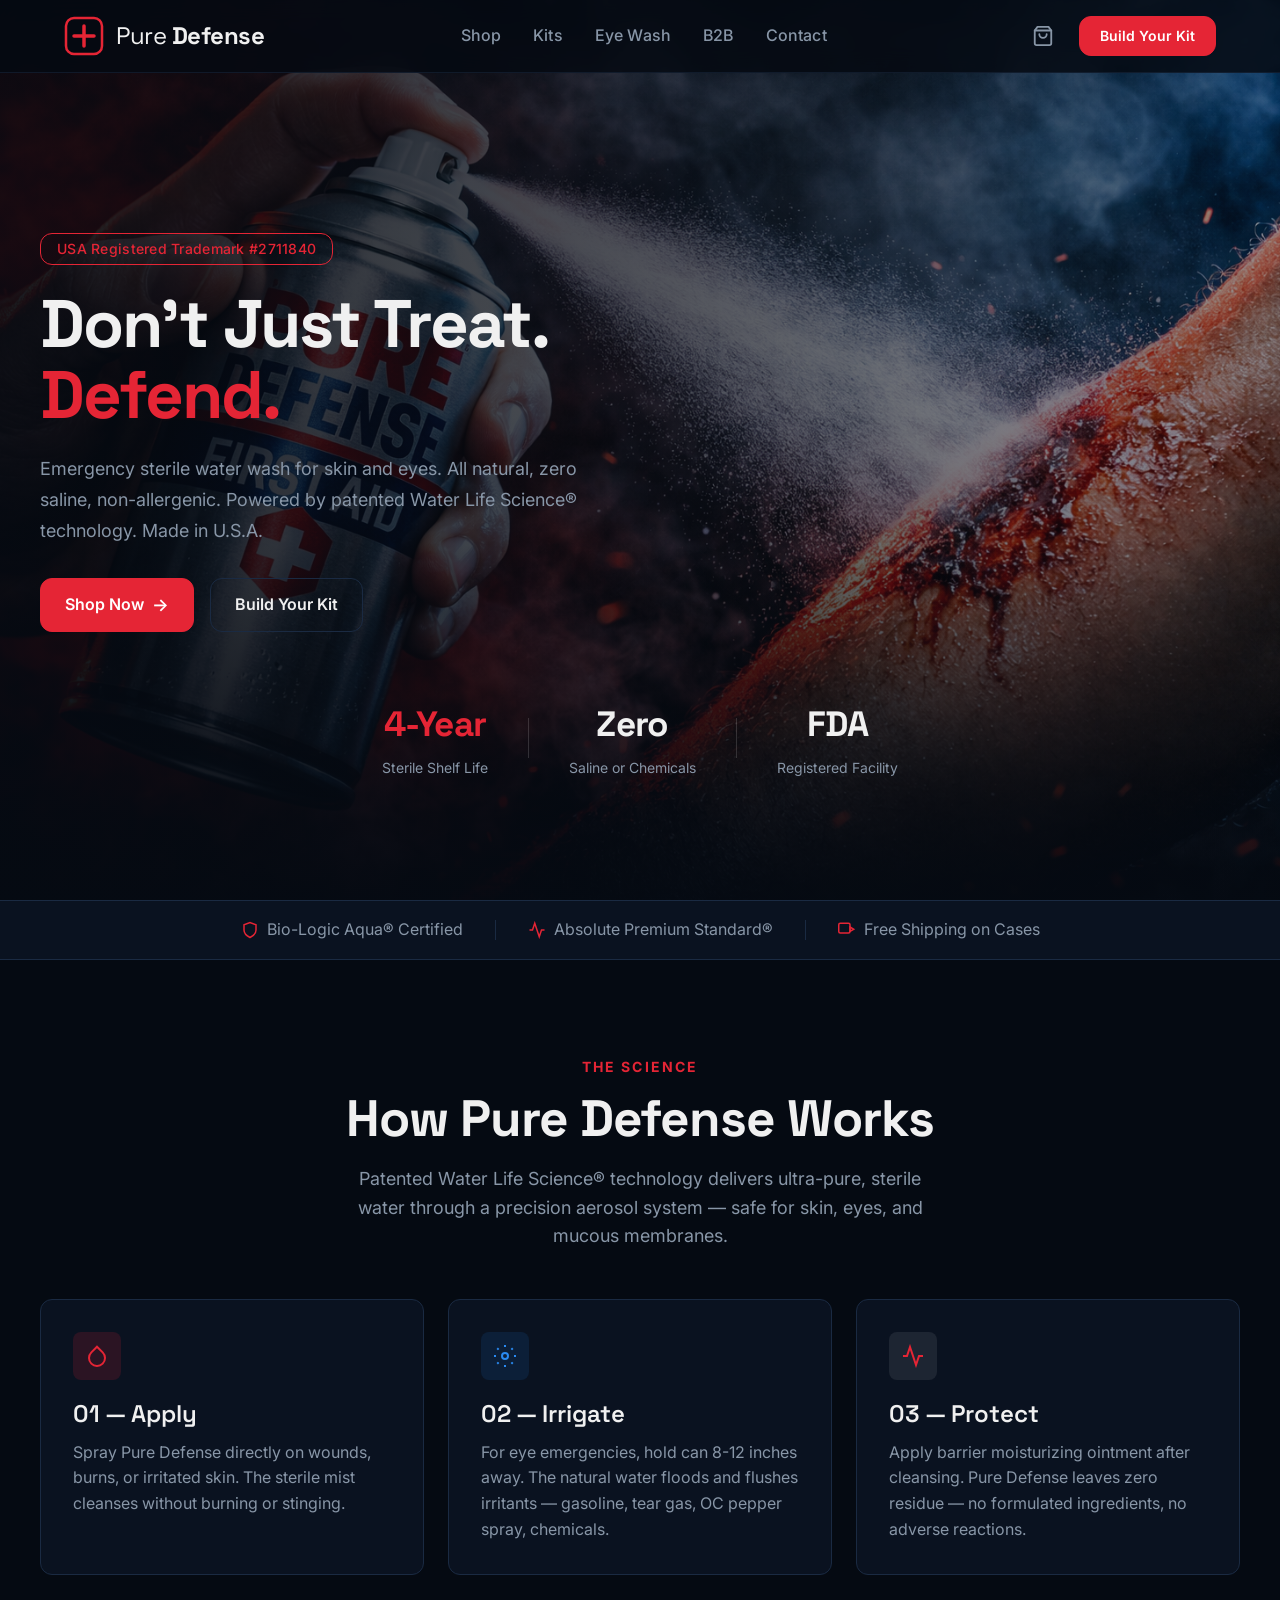
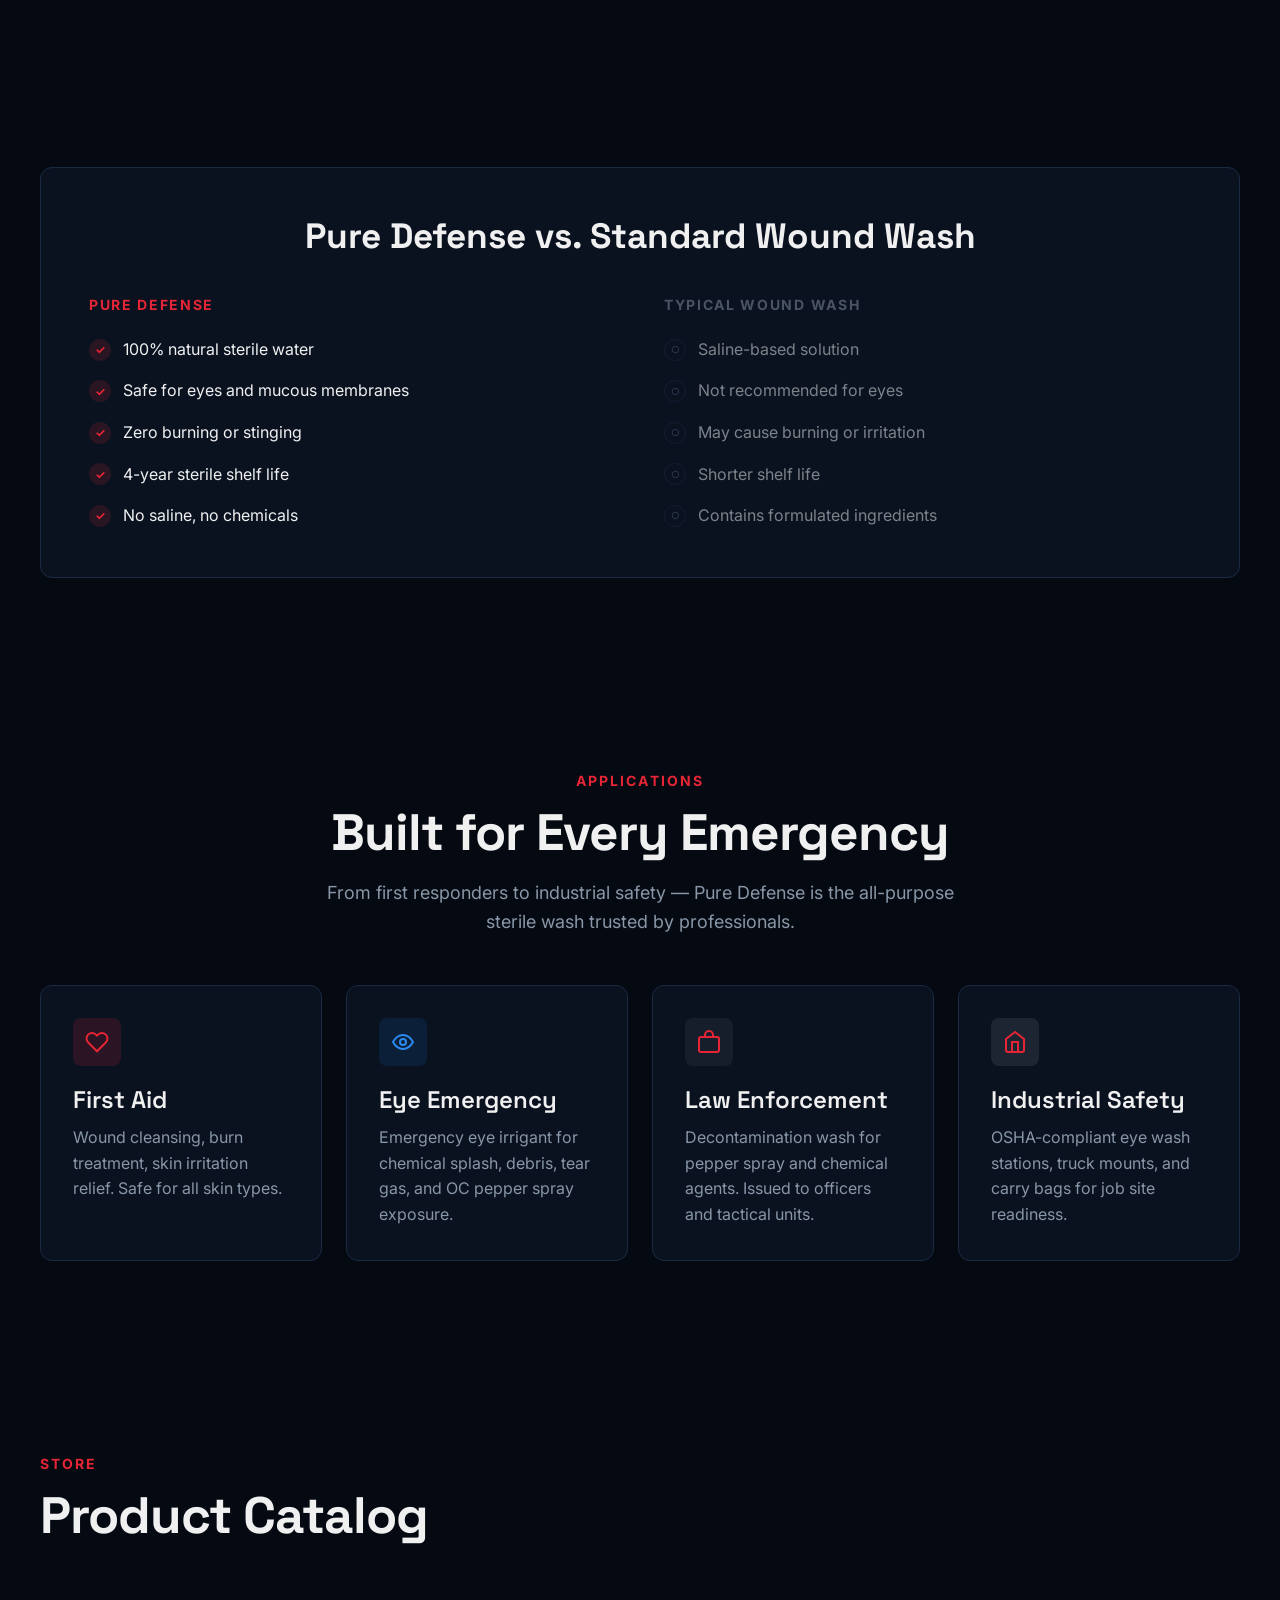
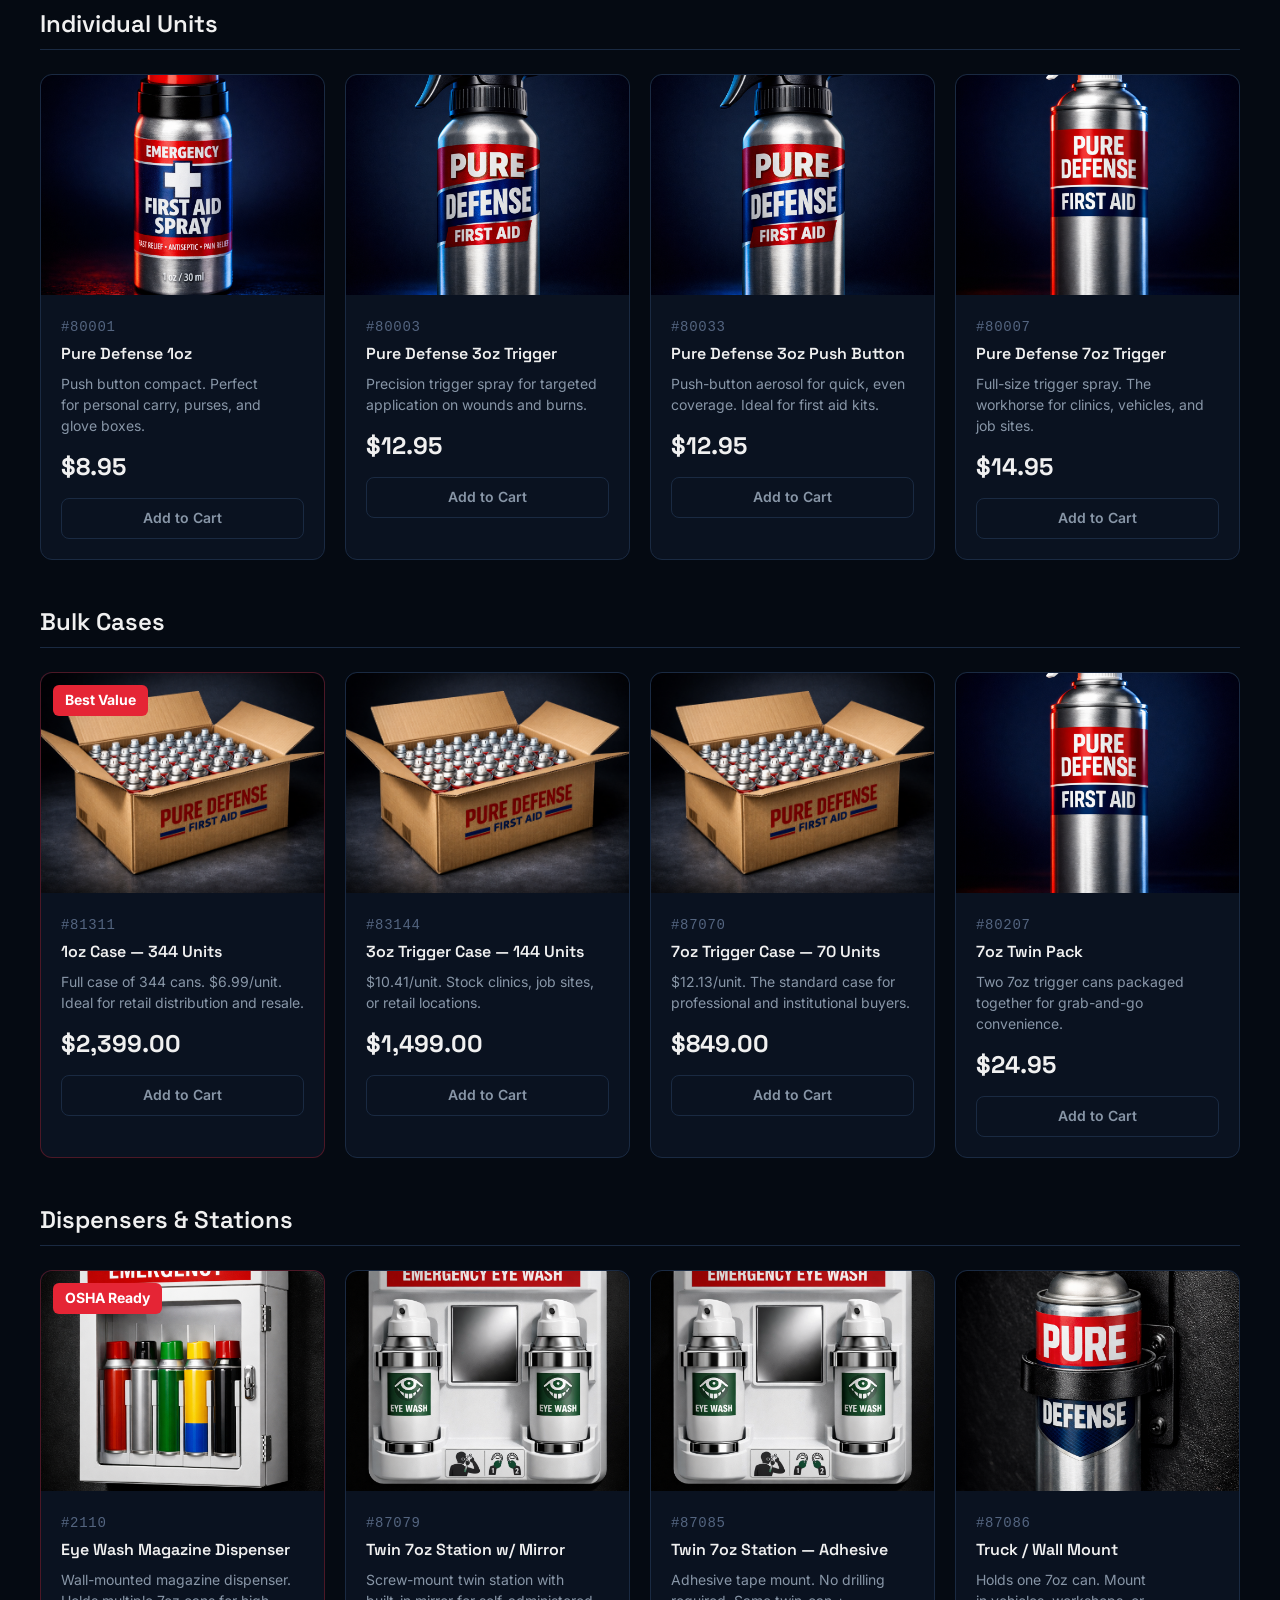
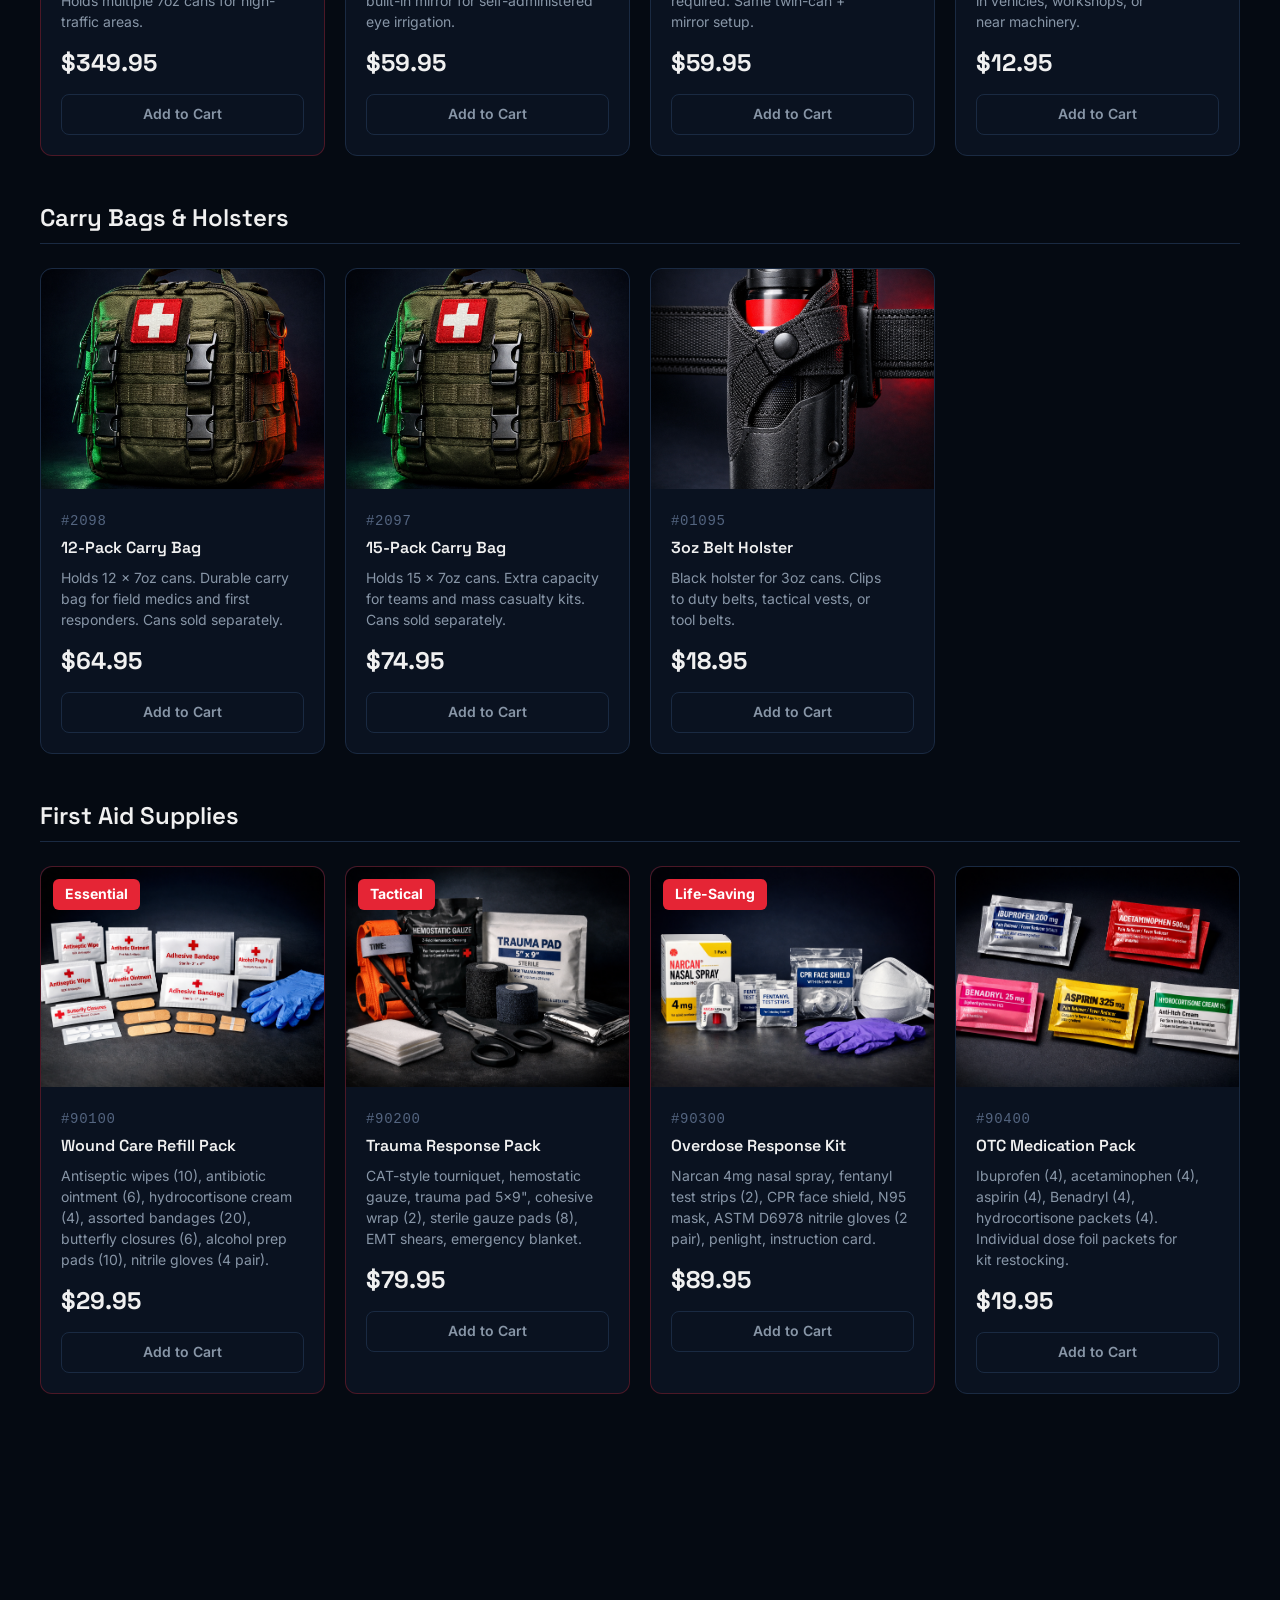
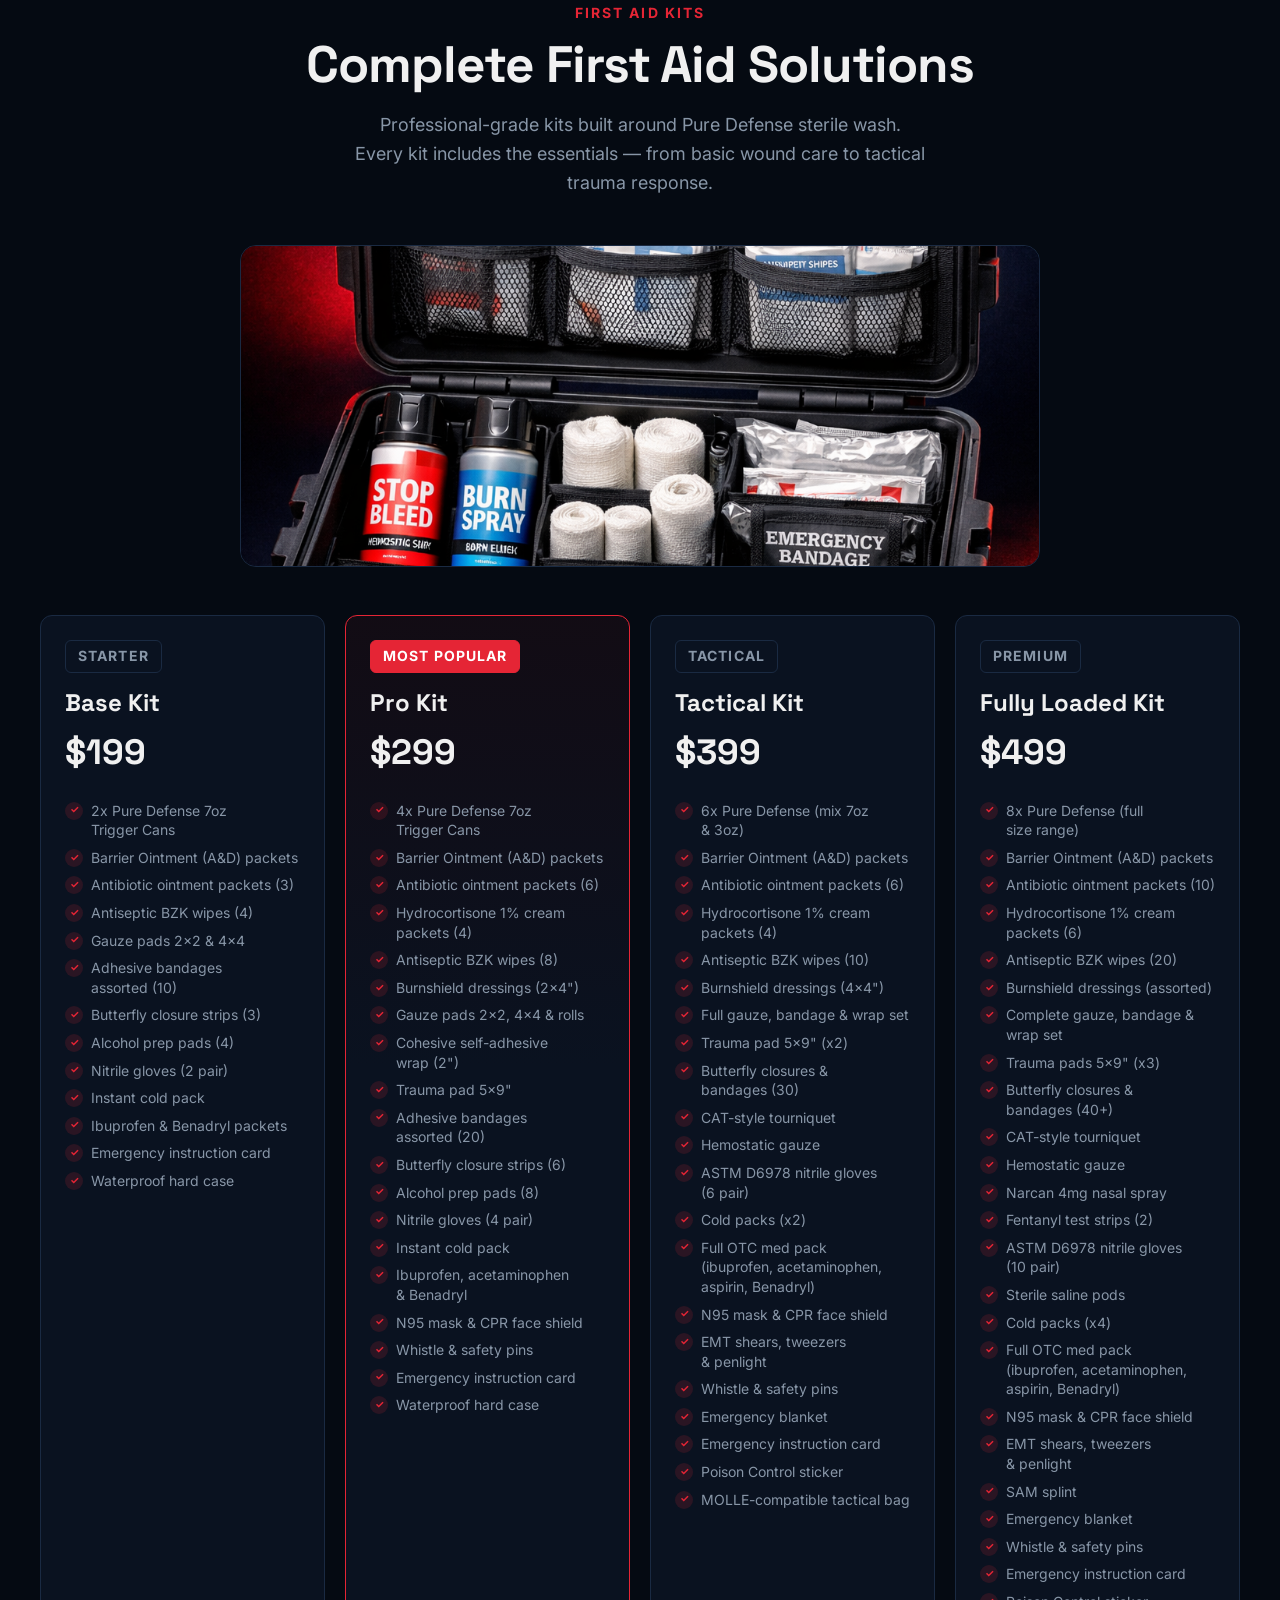
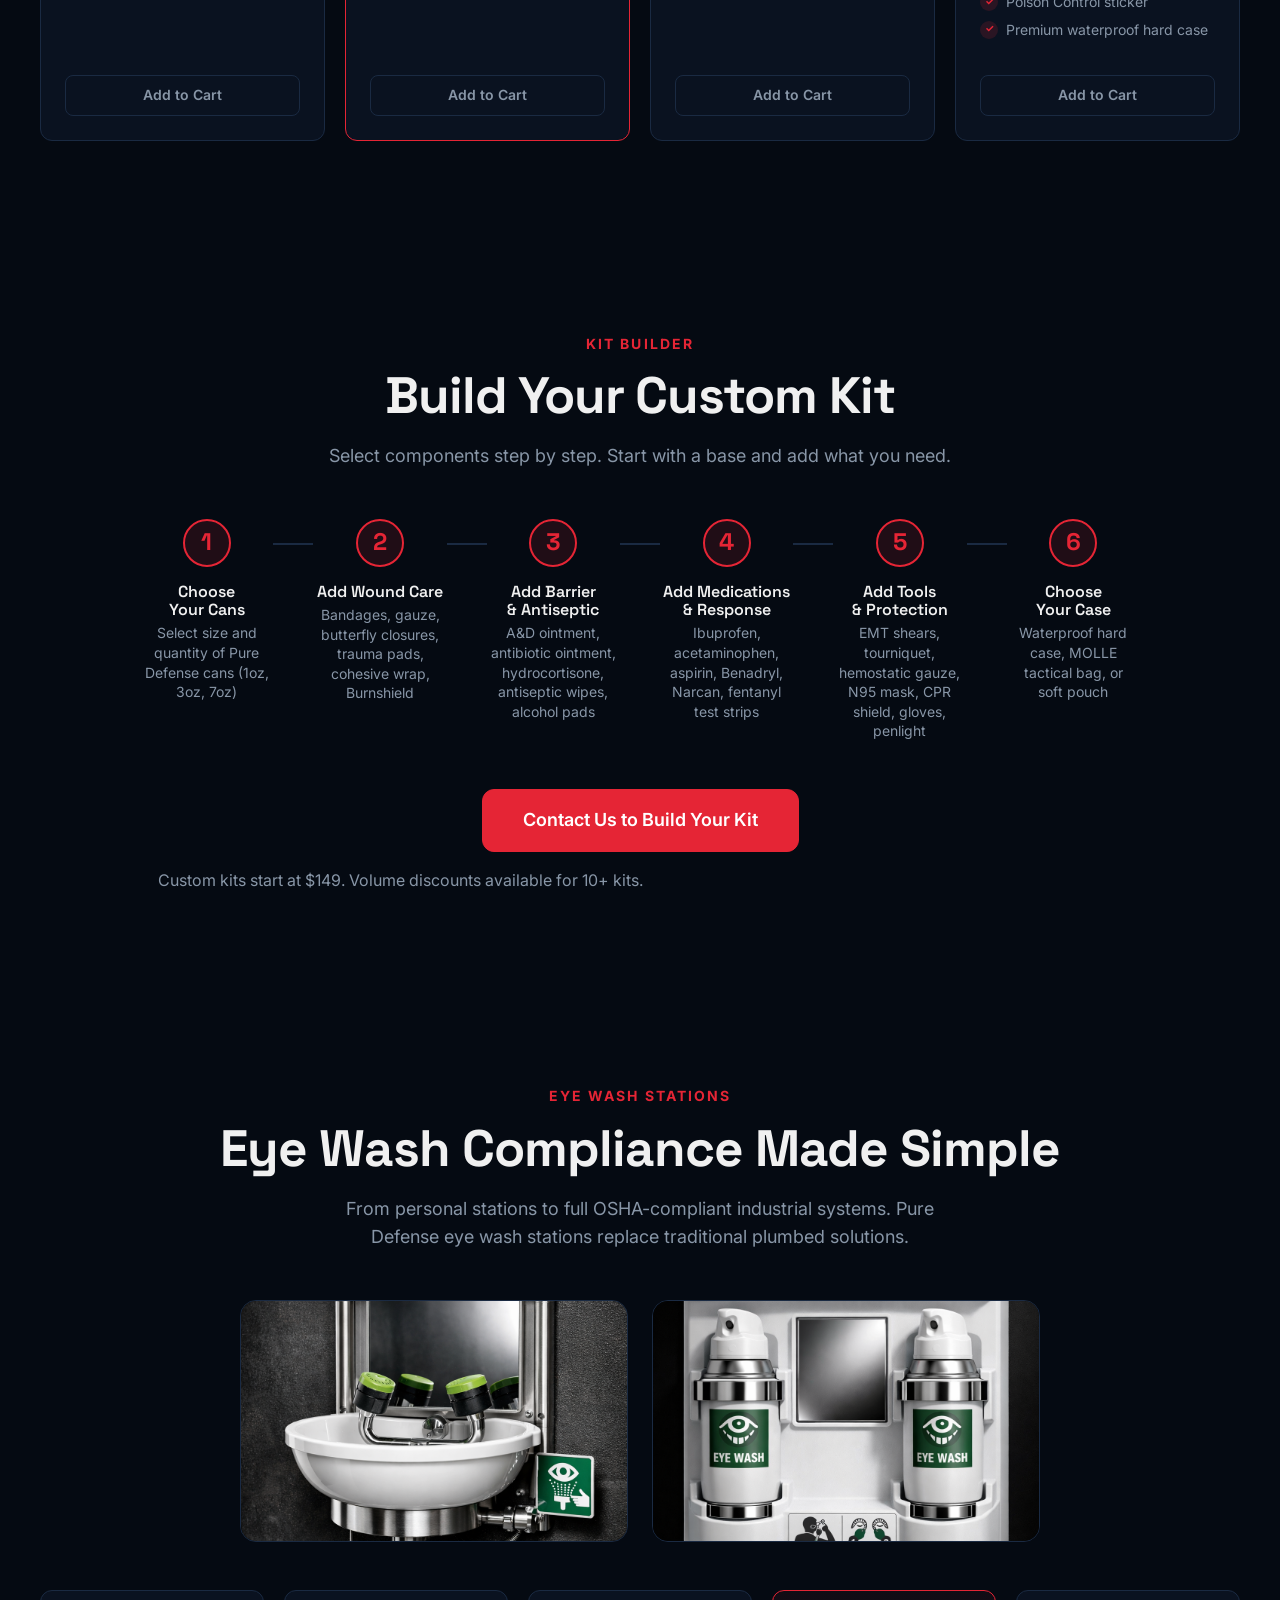
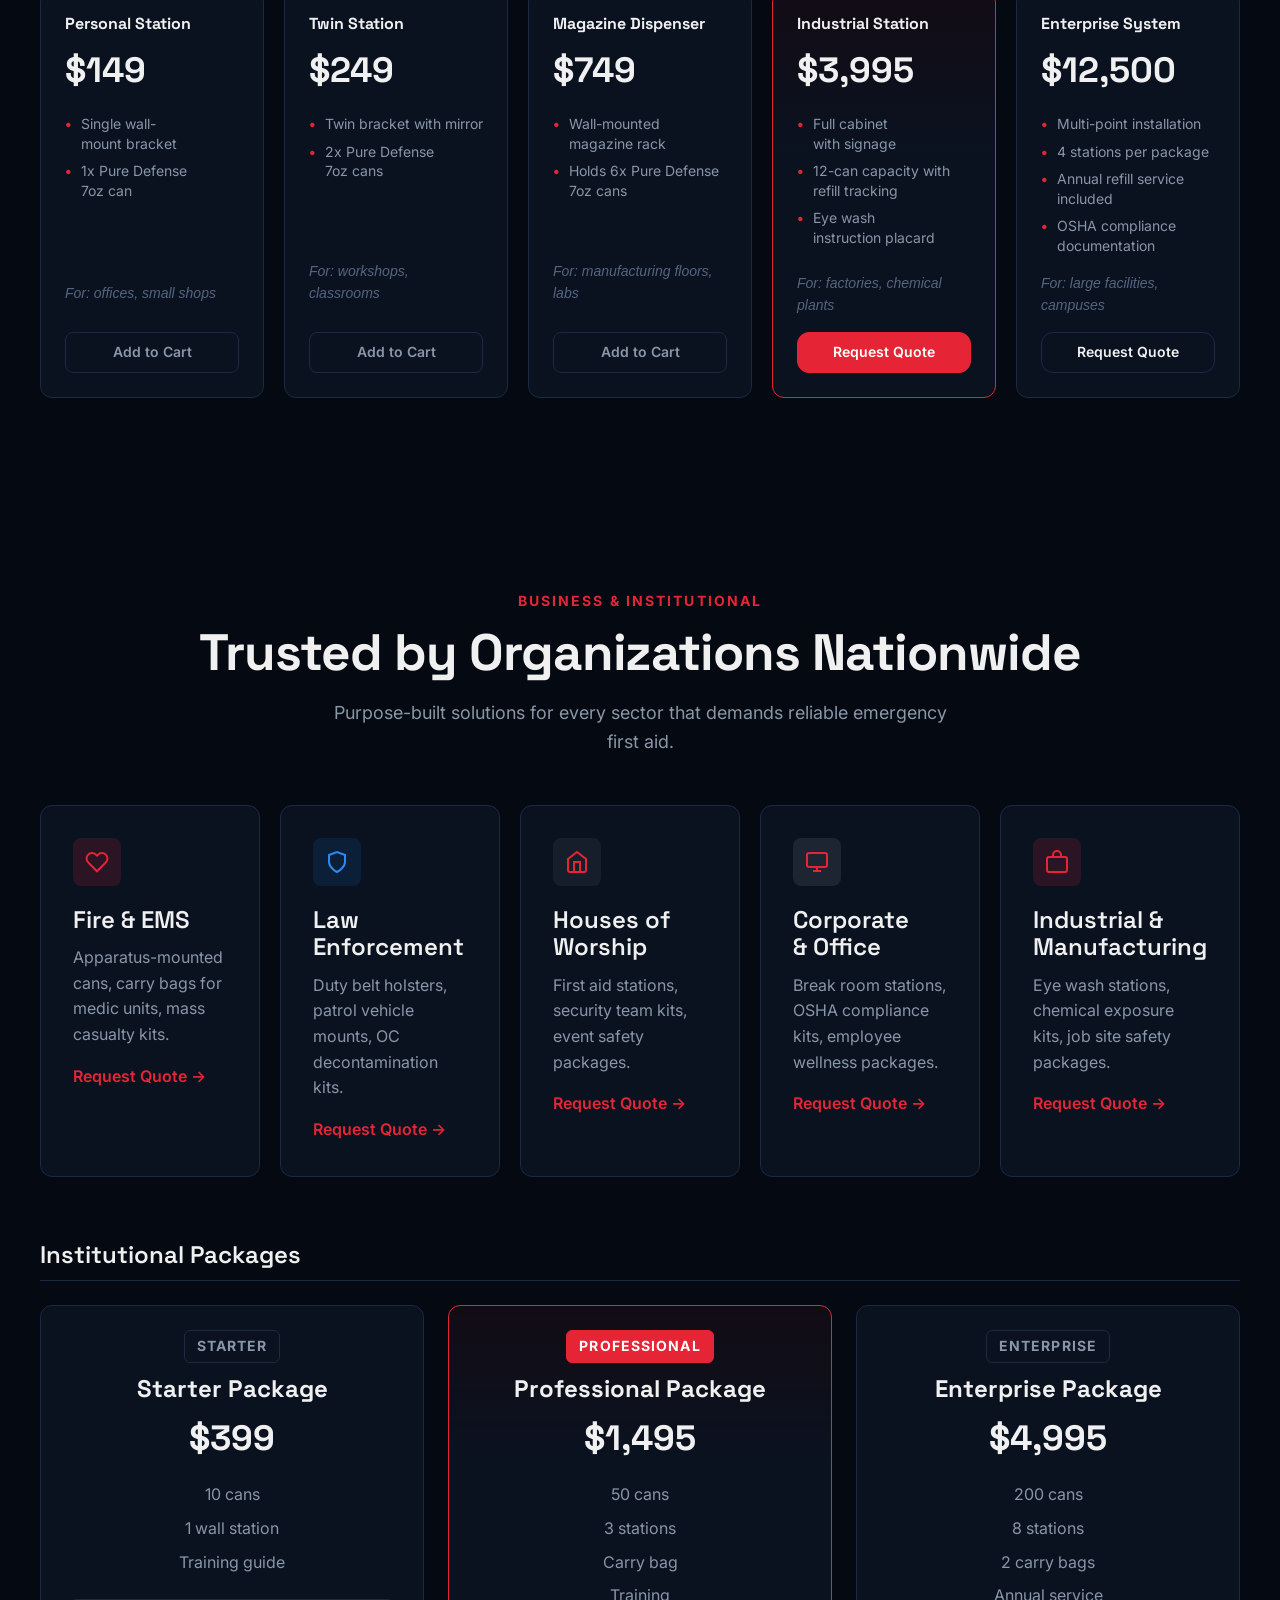
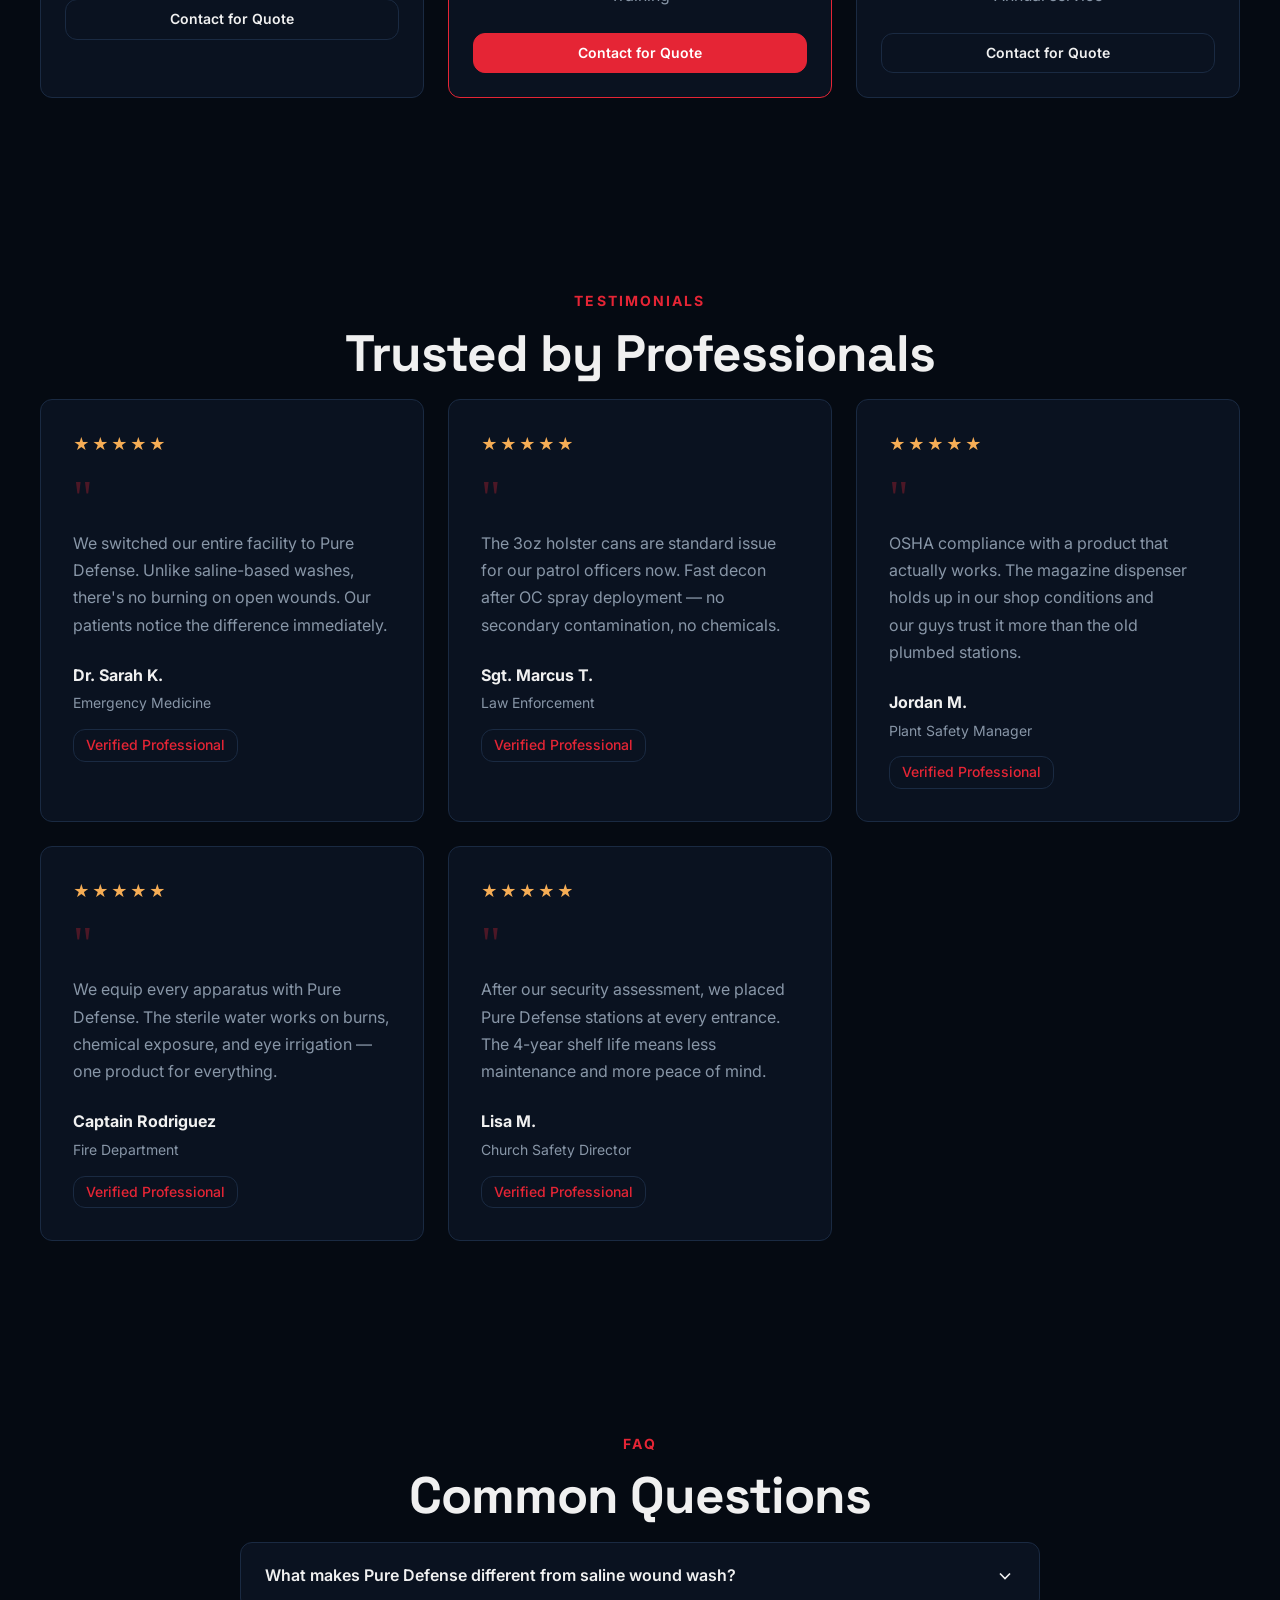
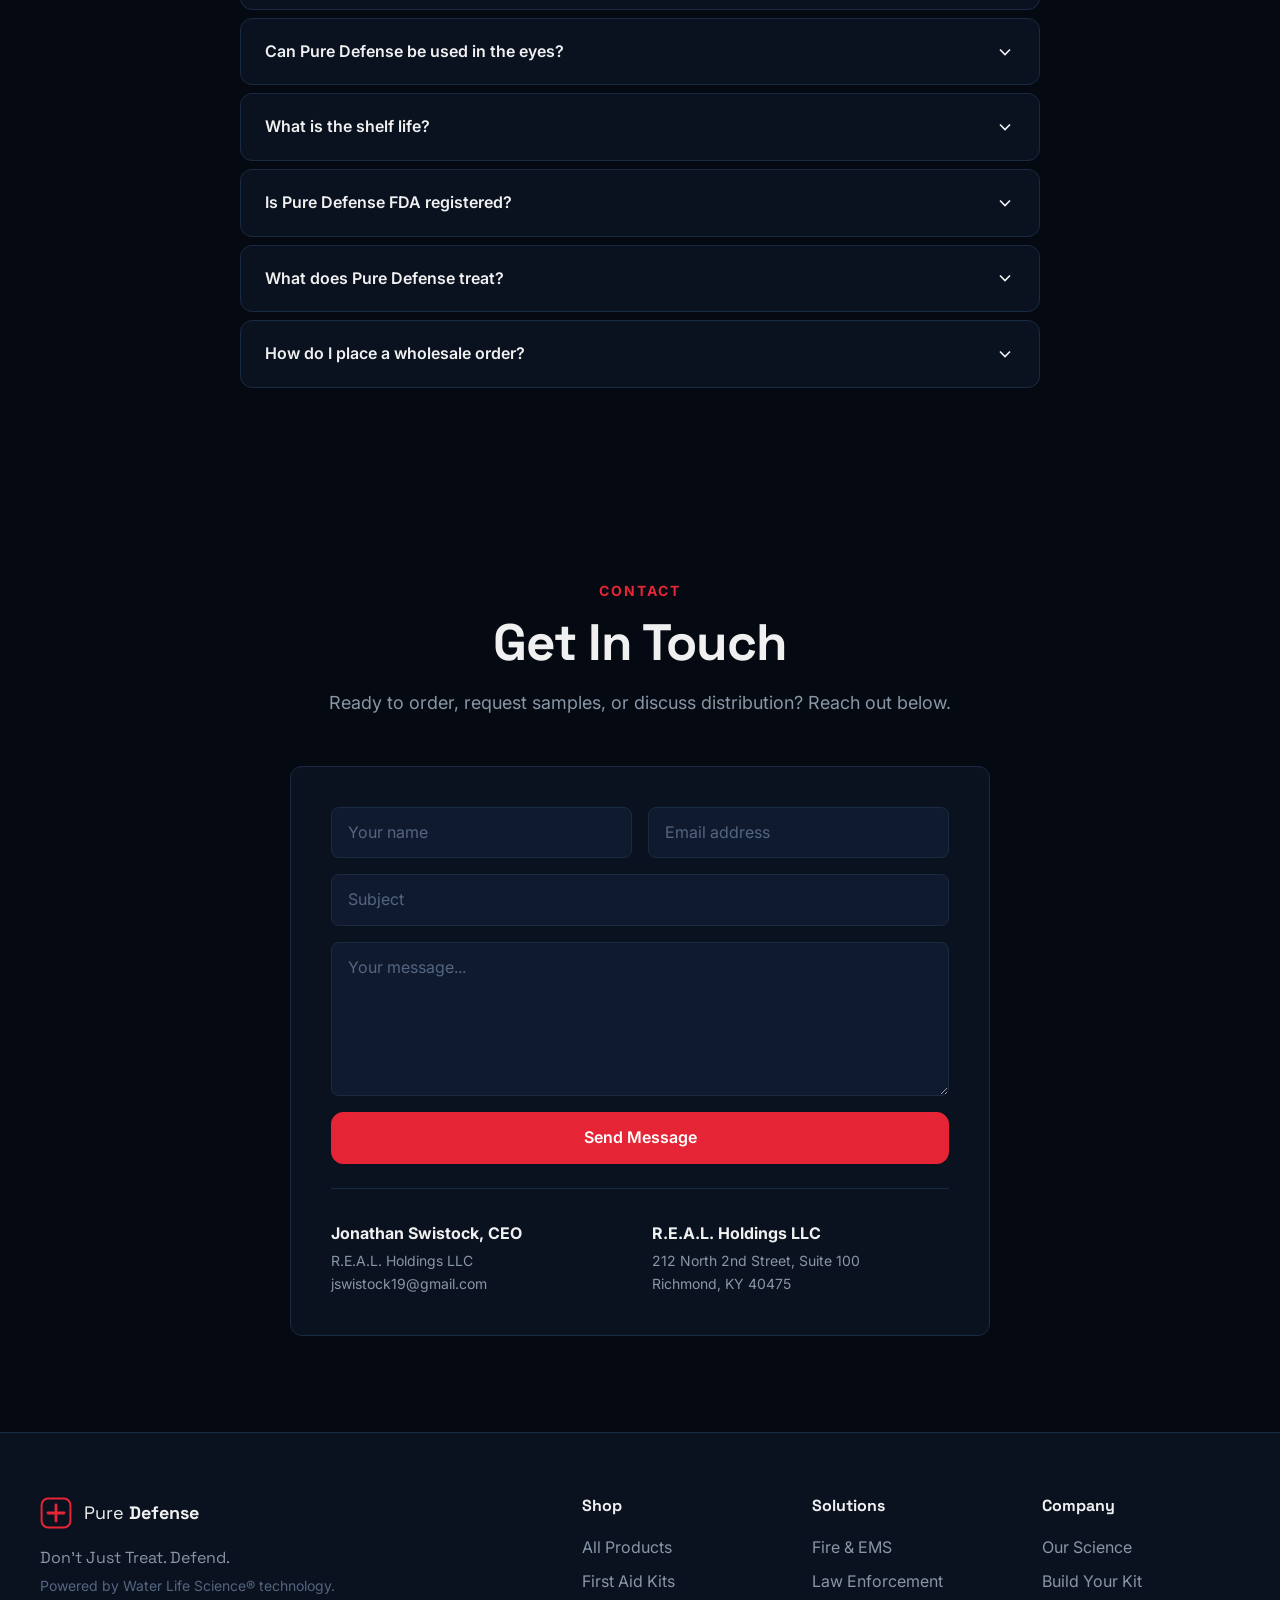
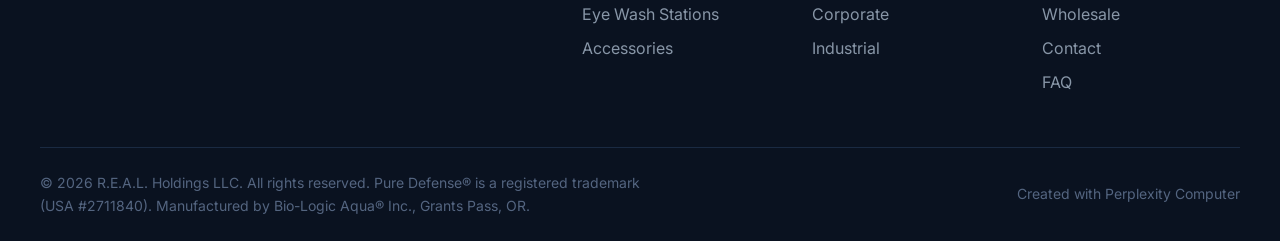
==== commit af79218e: "Raise all prices to market-competitive levels Individual cans: 1oz .95, 3oz 2.95, 7oz 4.95 Bulk case" ====
--- a/index.html
+++ b/index.html
@@ -236,7 +236,7 @@
           <span class="product-sku">#80001</span>
           <h4 class="product-name">Pure Defense 1oz</h4>
           <p class="product-desc">Push button compact. Perfect for personal carry, purses, and glove boxes.</p>
-          <div class="product-price">$2.35</div>
+          <div class="product-price">$8.95</div>
           <button class="btn-add-cart" data-product-id="80001">Add to Cart</button>
         </div>
       </div>
@@ -248,7 +248,7 @@
           <span class="product-sku">#80003</span>
           <h4 class="product-name">Pure Defense 3oz Trigger</h4>
           <p class="product-desc">Precision trigger spray for targeted application on wounds and burns.</p>
-          <div class="product-price">$3.29</div>
+          <div class="product-price">$12.95</div>
           <button class="btn-add-cart" data-product-id="80003">Add to Cart</button>
         </div>
       </div>
@@ -260,7 +260,7 @@
           <span class="product-sku">#80033</span>
           <h4 class="product-name">Pure Defense 3oz Push Button</h4>
           <p class="product-desc">Push-button aerosol for quick, even coverage. Ideal for first aid kits.</p>
-          <div class="product-price">$3.29</div>
+          <div class="product-price">$12.95</div>
           <button class="btn-add-cart" data-product-id="80033">Add to Cart</button>
         </div>
       </div>
@@ -272,7 +272,7 @@
           <span class="product-sku">#80007</span>
           <h4 class="product-name">Pure Defense 7oz Trigger</h4>
           <p class="product-desc">Full-size trigger spray. The workhorse for clinics, vehicles, and job sites.</p>
-          <div class="product-price">$3.95</div>
+          <div class="product-price">$14.95</div>
           <button class="btn-add-cart" data-product-id="80007">Add to Cart</button>
         </div>
       </div>
@@ -289,8 +289,8 @@
         <div class="product-info">
           <span class="product-sku">#81311</span>
           <h4 class="product-name">1oz Case — 344 Units</h4>
-          <p class="product-desc">Full case of 344 cans. $2.35/unit. Ideal for retail distribution and resale.</p>
-          <div class="product-price">$808.40</div>
+          <p class="product-desc">Full case of 344 cans. $6.99/unit. Ideal for retail distribution and resale.</p>
+          <div class="product-price">$2,399.00</div>
           <button class="btn-add-cart" data-product-id="81311">Add to Cart</button>
         </div>
       </div>
@@ -301,8 +301,8 @@
         <div class="product-info">
           <span class="product-sku">#83144</span>
           <h4 class="product-name">3oz Trigger Case — 144 Units</h4>
-          <p class="product-desc">$3.29/unit. Stock clinics, job sites, or retail locations.</p>
-          <div class="product-price">$473.76</div>
+          <p class="product-desc">$10.41/unit. Stock clinics, job sites, or retail locations.</p>
+          <div class="product-price">$1,499.00</div>
           <button class="btn-add-cart" data-product-id="83144">Add to Cart</button>
         </div>
       </div>
@@ -313,8 +313,8 @@
         <div class="product-info">
           <span class="product-sku">#87070</span>
           <h4 class="product-name">7oz Trigger Case — 70 Units</h4>
-          <p class="product-desc">$3.95/unit. The standard case for professional and institutional buyers.</p>
-          <div class="product-price">$276.50</div>
+          <p class="product-desc">$12.13/unit. The standard case for professional and institutional buyers.</p>
+          <div class="product-price">$849.00</div>
           <button class="btn-add-cart" data-product-id="87070">Add to Cart</button>
         </div>
       </div>
@@ -326,7 +326,7 @@
           <span class="product-sku">#80207</span>
           <h4 class="product-name">7oz Twin Pack</h4>
           <p class="product-desc">Two 7oz trigger cans packaged together for grab-and-go convenience.</p>
-          <div class="product-price">$7.90</div>
+          <div class="product-price">$24.95</div>
           <button class="btn-add-cart" data-product-id="80207">Add to Cart</button>
         </div>
       </div>
@@ -344,7 +344,7 @@
           <span class="product-sku">#2110</span>
           <h4 class="product-name">Eye Wash Magazine Dispenser</h4>
           <p class="product-desc">Wall-mounted magazine dispenser. Holds multiple 7oz cans for high-traffic areas.</p>
-          <div class="product-price">$164.95</div>
+          <div class="product-price">$349.95</div>
           <button class="btn-add-cart" data-product-id="2110">Add to Cart</button>
         </div>
       </div>
@@ -356,7 +356,7 @@
           <span class="product-sku">#87079</span>
           <h4 class="product-name">Twin 7oz Station w/ Mirror</h4>
           <p class="product-desc">Screw-mount twin station with built-in mirror for self-administered eye irrigation.</p>
-          <div class="product-price">$24.56</div>
+          <div class="product-price">$59.95</div>
           <button class="btn-add-cart" data-product-id="87079">Add to Cart</button>
         </div>
       </div>
@@ -368,7 +368,7 @@
           <span class="product-sku">#87085</span>
           <h4 class="product-name">Twin 7oz Station — Adhesive</h4>
           <p class="product-desc">Adhesive tape mount. No drilling required. Same twin-can + mirror setup.</p>
-          <div class="product-price">$24.56</div>
+          <div class="product-price">$59.95</div>
           <button class="btn-add-cart" data-product-id="87085">Add to Cart</button>
         </div>
       </div>
@@ -380,7 +380,7 @@
           <span class="product-sku">#87086</span>
           <h4 class="product-name">Truck / Wall Mount</h4>
           <p class="product-desc">Holds one 7oz can. Mount in vehicles, workshops, or near machinery.</p>
-          <div class="product-price">$2.20</div>
+          <div class="product-price">$12.95</div>
           <button class="btn-add-cart" data-product-id="87086">Add to Cart</button>
         </div>
       </div>
@@ -397,7 +397,7 @@
           <span class="product-sku">#2098</span>
           <h4 class="product-name">12-Pack Carry Bag</h4>
           <p class="product-desc">Holds 12 x 7oz cans. Durable carry bag for field medics and first responders. Cans sold separately.</p>
-          <div class="product-price">$28.00</div>
+          <div class="product-price">$64.95</div>
           <button class="btn-add-cart" data-product-id="2098">Add to Cart</button>
         </div>
       </div>
@@ -409,7 +409,7 @@
           <span class="product-sku">#2097</span>
           <h4 class="product-name">15-Pack Carry Bag</h4>
           <p class="product-desc">Holds 15 x 7oz cans. Extra capacity for teams and mass casualty kits. Cans sold separately.</p>
-          <div class="product-price">$29.50</div>
+          <div class="product-price">$74.95</div>
           <button class="btn-add-cart" data-product-id="2097">Add to Cart</button>
         </div>
       </div>
@@ -421,7 +421,7 @@
           <span class="product-sku">#01095</span>
           <h4 class="product-name">3oz Belt Holster</h4>
           <p class="product-desc">Black holster for 3oz cans. Clips to duty belts, tactical vests, or tool belts.</p>
-          <div class="product-price">$4.62</div>
+          <div class="product-price">$18.95</div>
           <button class="btn-add-cart" data-product-id="01095">Add to Cart</button>
         </div>
       </div>
@@ -439,7 +439,7 @@
           <span class="product-sku">#90100</span>
           <h4 class="product-name">Wound Care Refill Pack</h4>
           <p class="product-desc">Antiseptic wipes (10), antibiotic ointment (6), hydrocortisone cream (4), assorted bandages (20), butterfly closures (6), alcohol prep pads (10), nitrile gloves (4 pair).</p>
-          <div class="product-price">$14.95</div>
+          <div class="product-price">$29.95</div>
           <button class="btn-add-cart" data-product-id="90100">Add to Cart</button>
         </div>
       </div>
@@ -452,7 +452,7 @@
           <span class="product-sku">#90200</span>
           <h4 class="product-name">Trauma Response Pack</h4>
           <p class="product-desc">CAT-style tourniquet, hemostatic gauze, trauma pad 5x9", cohesive wrap (2), sterile gauze pads (8), EMT shears, emergency blanket.</p>
-          <div class="product-price">$34.95</div>
+          <div class="product-price">$79.95</div>
           <button class="btn-add-cart" data-product-id="90200">Add to Cart</button>
         </div>
       </div>
@@ -465,7 +465,7 @@
           <span class="product-sku">#90300</span>
           <h4 class="product-name">Overdose Response Kit</h4>
           <p class="product-desc">Narcan 4mg nasal spray, fentanyl test strips (2), CPR face shield, N95 mask, ASTM D6978 nitrile gloves (2 pair), penlight, instruction card.</p>
-          <div class="product-price">$44.95</div>
+          <div class="product-price">$89.95</div>
           <button class="btn-add-cart" data-product-id="90300">Add to Cart</button>
         </div>
       </div>
@@ -477,7 +477,7 @@
           <span class="product-sku">#90400</span>
           <h4 class="product-name">OTC Medication Pack</h4>
           <p class="product-desc">Ibuprofen (4), acetaminophen (4), aspirin (4), Benadryl (4), hydrocortisone packets (4). Individual dose foil packets for kit restocking.</p>
-          <div class="product-price">$9.95</div>
+          <div class="product-price">$19.95</div>
           <button class="btn-add-cart" data-product-id="90400">Add to Cart</button>
         </div>
       </div>
@@ -501,7 +501,7 @@
       <div class="kit-card" data-product-id="KIT-BASE">
         <span class="kit-badge">STARTER</span>
         <h3 class="kit-name">Base Kit</h3>
-        <div class="kit-price">$150</div>
+        <div class="kit-price">$199</div>
         <ul class="kit-contents">
           <li><span class="check">✓</span> 2x Pure Defense 7oz Trigger Cans</li>
           <li><span class="check">✓</span> Barrier Ointment (A&amp;D) packets</li>
@@ -524,7 +524,7 @@
       <div class="kit-card kit-featured" data-product-id="KIT-PRO">
         <span class="kit-badge kit-badge-featured">MOST POPULAR</span>
         <h3 class="kit-name">Pro Kit</h3>
-        <div class="kit-price">$200</div>
+        <div class="kit-price">$299</div>
         <ul class="kit-contents">
           <li><span class="check">✓</span> 4x Pure Defense 7oz Trigger Cans</li>
           <li><span class="check">✓</span> Barrier Ointment (A&amp;D) packets</li>
@@ -553,7 +553,7 @@
       <div class="kit-card" data-product-id="KIT-TAC">
         <span class="kit-badge">TACTICAL</span>
         <h3 class="kit-name">Tactical Kit</h3>
-        <div class="kit-price">$250</div>
+        <div class="kit-price">$399</div>
         <ul class="kit-contents">
           <li><span class="check">✓</span> 6x Pure Defense (mix 7oz &amp; 3oz)</li>
           <li><span class="check">✓</span> Barrier Ointment (A&amp;D) packets</li>
@@ -584,7 +584,7 @@
       <div class="kit-card" data-product-id="KIT-FULL">
         <span class="kit-badge">PREMIUM</span>
         <h3 class="kit-name">Fully Loaded Kit</h3>
-        <div class="kit-price">$349</div>
+        <div class="kit-price">$499</div>
         <ul class="kit-contents">
           <li><span class="check">✓</span> 8x Pure Defense (full size range)</li>
           <li><span class="check">✓</span> Barrier Ointment (A&amp;D) packets</li>
@@ -677,7 +677,7 @@
 
     <div class="configurator-cta">
       <a href="#contact" class="btn btn-primary btn-lg">Contact Us to Build Your Kit</a>
-      <p class="configurator-note">Custom kits start at $125. Volume discounts available for 10+ kits.</p>
+      <p class="configurator-note">Custom kits start at $149. Volume discounts available for 10+ kits.</p>
     </div>
   </div>
 </section>
@@ -702,7 +702,7 @@
       <!-- Personal Station -->
       <div class="eyewash-card" data-product-id="EWS-PERSONAL">
         <h4 class="eyewash-name">Personal Station</h4>
-        <div class="eyewash-price">$75</div>
+        <div class="eyewash-price">$149</div>
         <ul class="eyewash-features">
           <li>Single wall-mount bracket</li>
           <li>1x Pure Defense 7oz can</li>
@@ -714,7 +714,7 @@
       <!-- Twin Station -->
       <div class="eyewash-card" data-product-id="EWS-TWIN">
         <h4 class="eyewash-name">Twin Station</h4>
-        <div class="eyewash-price">$150</div>
+        <div class="eyewash-price">$249</div>
         <ul class="eyewash-features">
           <li>Twin bracket with mirror</li>
           <li>2x Pure Defense 7oz cans</li>
@@ -726,7 +726,7 @@
       <!-- Magazine Dispenser -->
       <div class="eyewash-card" data-product-id="EWS-MAG">
         <h4 class="eyewash-name">Magazine Dispenser</h4>
-        <div class="eyewash-price">$500</div>
+        <div class="eyewash-price">$749</div>
         <ul class="eyewash-features">
           <li>Wall-mounted magazine rack</li>
           <li>Holds 6x Pure Defense 7oz cans</li>
@@ -738,7 +738,7 @@
       <!-- Industrial Station -->
       <div class="eyewash-card eyewash-featured">
         <h4 class="eyewash-name">Industrial Station</h4>
-        <div class="eyewash-price">$2,500</div>
+        <div class="eyewash-price">$3,995</div>
         <ul class="eyewash-features">
           <li>Full cabinet with signage</li>
           <li>12-can capacity with refill tracking</li>
@@ -751,7 +751,7 @@
       <!-- Enterprise System -->
       <div class="eyewash-card">
         <h4 class="eyewash-name">Enterprise System</h4>
-        <div class="eyewash-price">$7,500</div>
+        <div class="eyewash-price">$12,500</div>
         <ul class="eyewash-features">
           <li>Multi-point installation</li>
           <li>4 stations per package</li>
@@ -821,7 +821,7 @@
       <div class="inst-card">
         <span class="inst-badge">STARTER</span>
         <h4 class="inst-name">Starter Package</h4>
-        <div class="inst-price">$200</div>
+        <div class="inst-price">$399</div>
         <ul class="inst-features">
           <li>10 cans</li>
           <li>1 wall station</li>
@@ -832,7 +832,7 @@
       <div class="inst-card inst-featured">
         <span class="inst-badge">PROFESSIONAL</span>
         <h4 class="inst-name">Professional Package</h4>
-        <div class="inst-price">$800</div>
+        <div class="inst-price">$1,495</div>
         <ul class="inst-features">
           <li>50 cans</li>
           <li>3 stations</li>
@@ -844,7 +844,7 @@
       <div class="inst-card">
         <span class="inst-badge">ENTERPRISE</span>
         <h4 class="inst-name">Enterprise Package</h4>
-        <div class="inst-price">$2,500</div>
+        <div class="inst-price">$4,995</div>
         <ul class="inst-features">
           <li>200 cans</li>
           <li>8 stations</li>
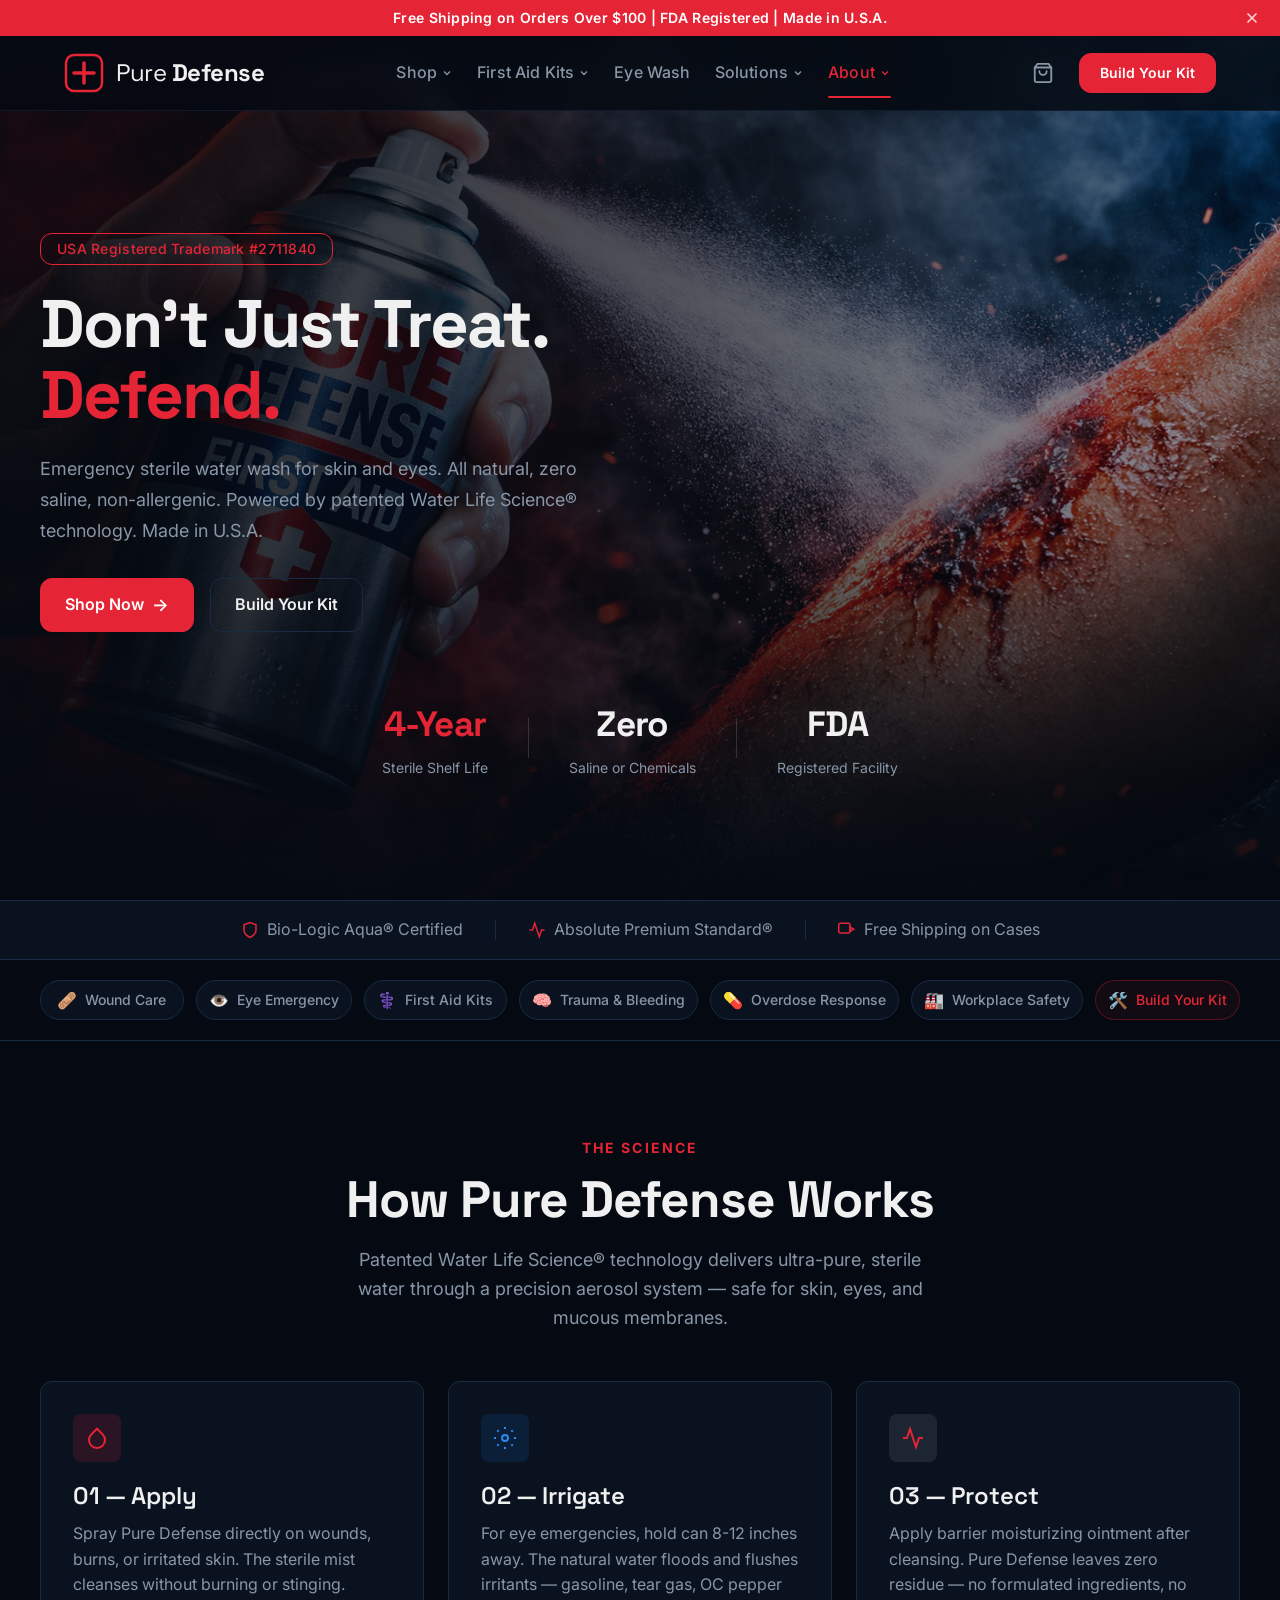
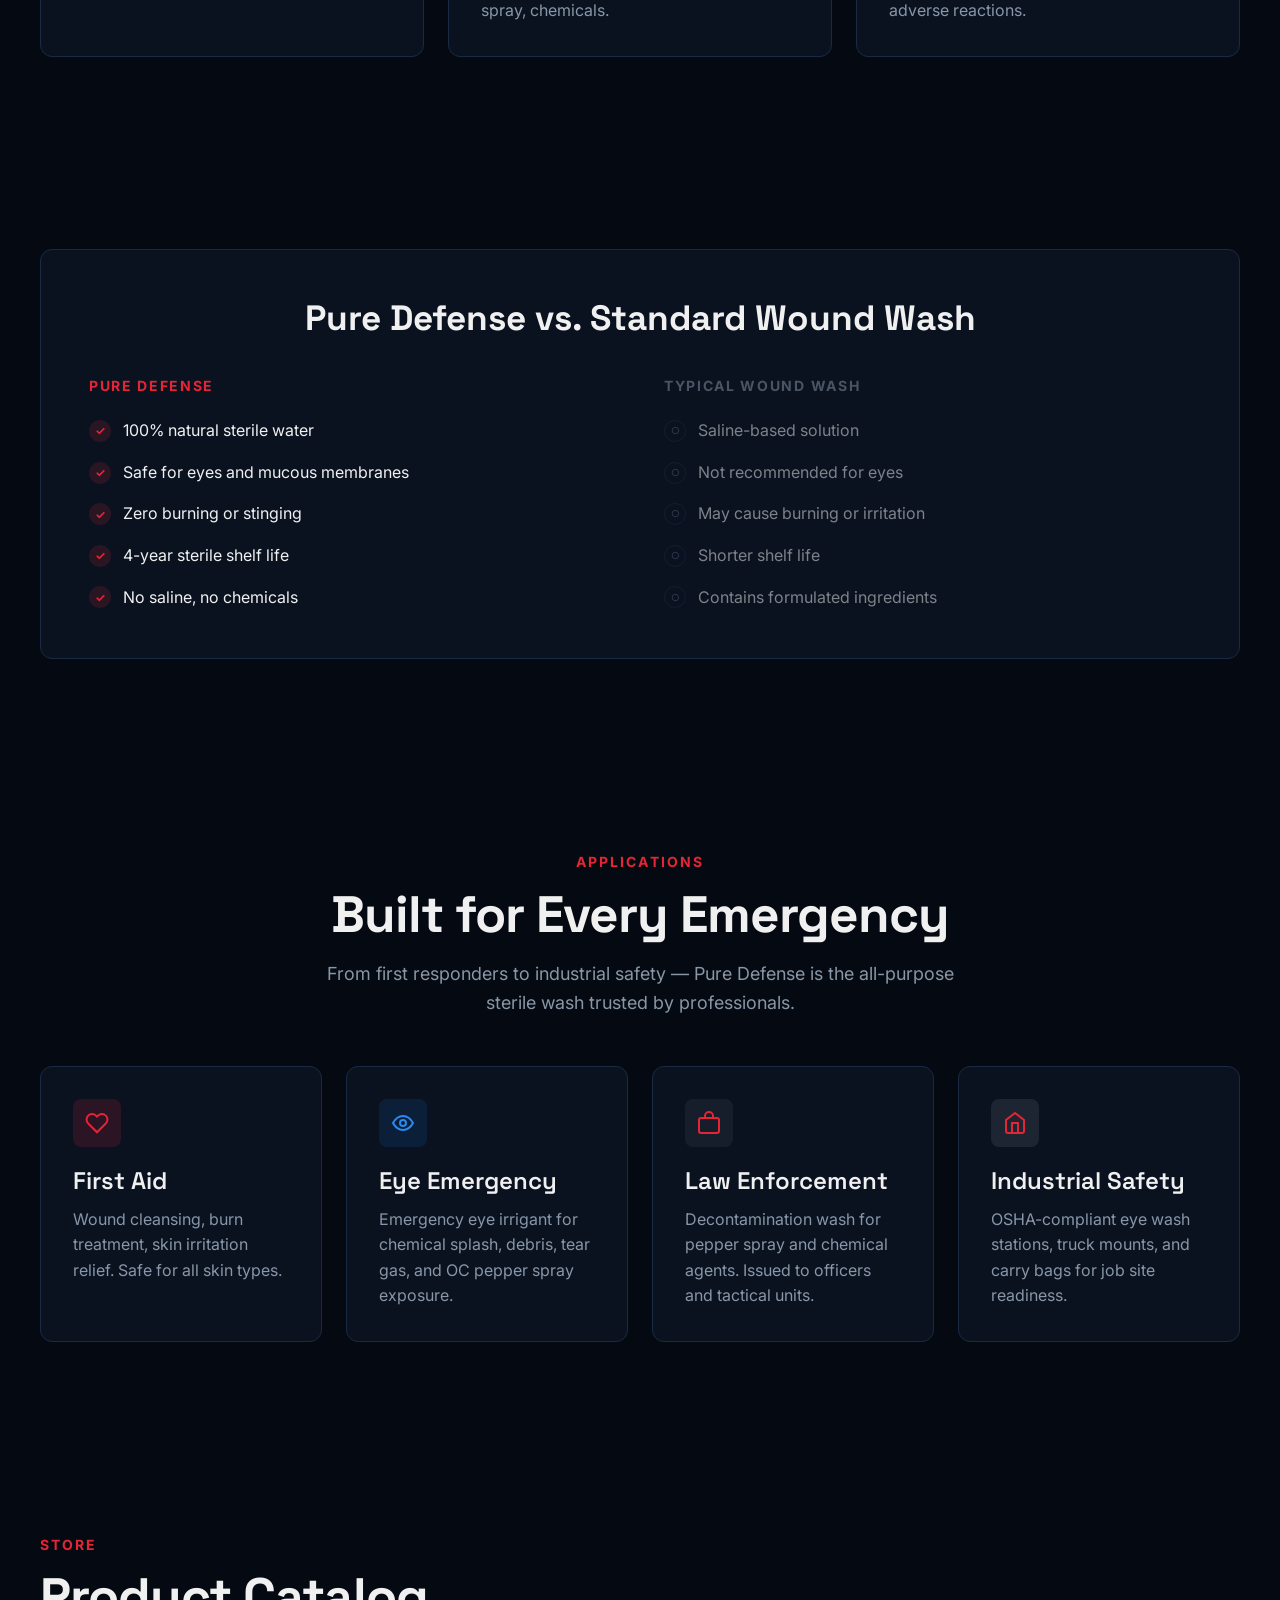
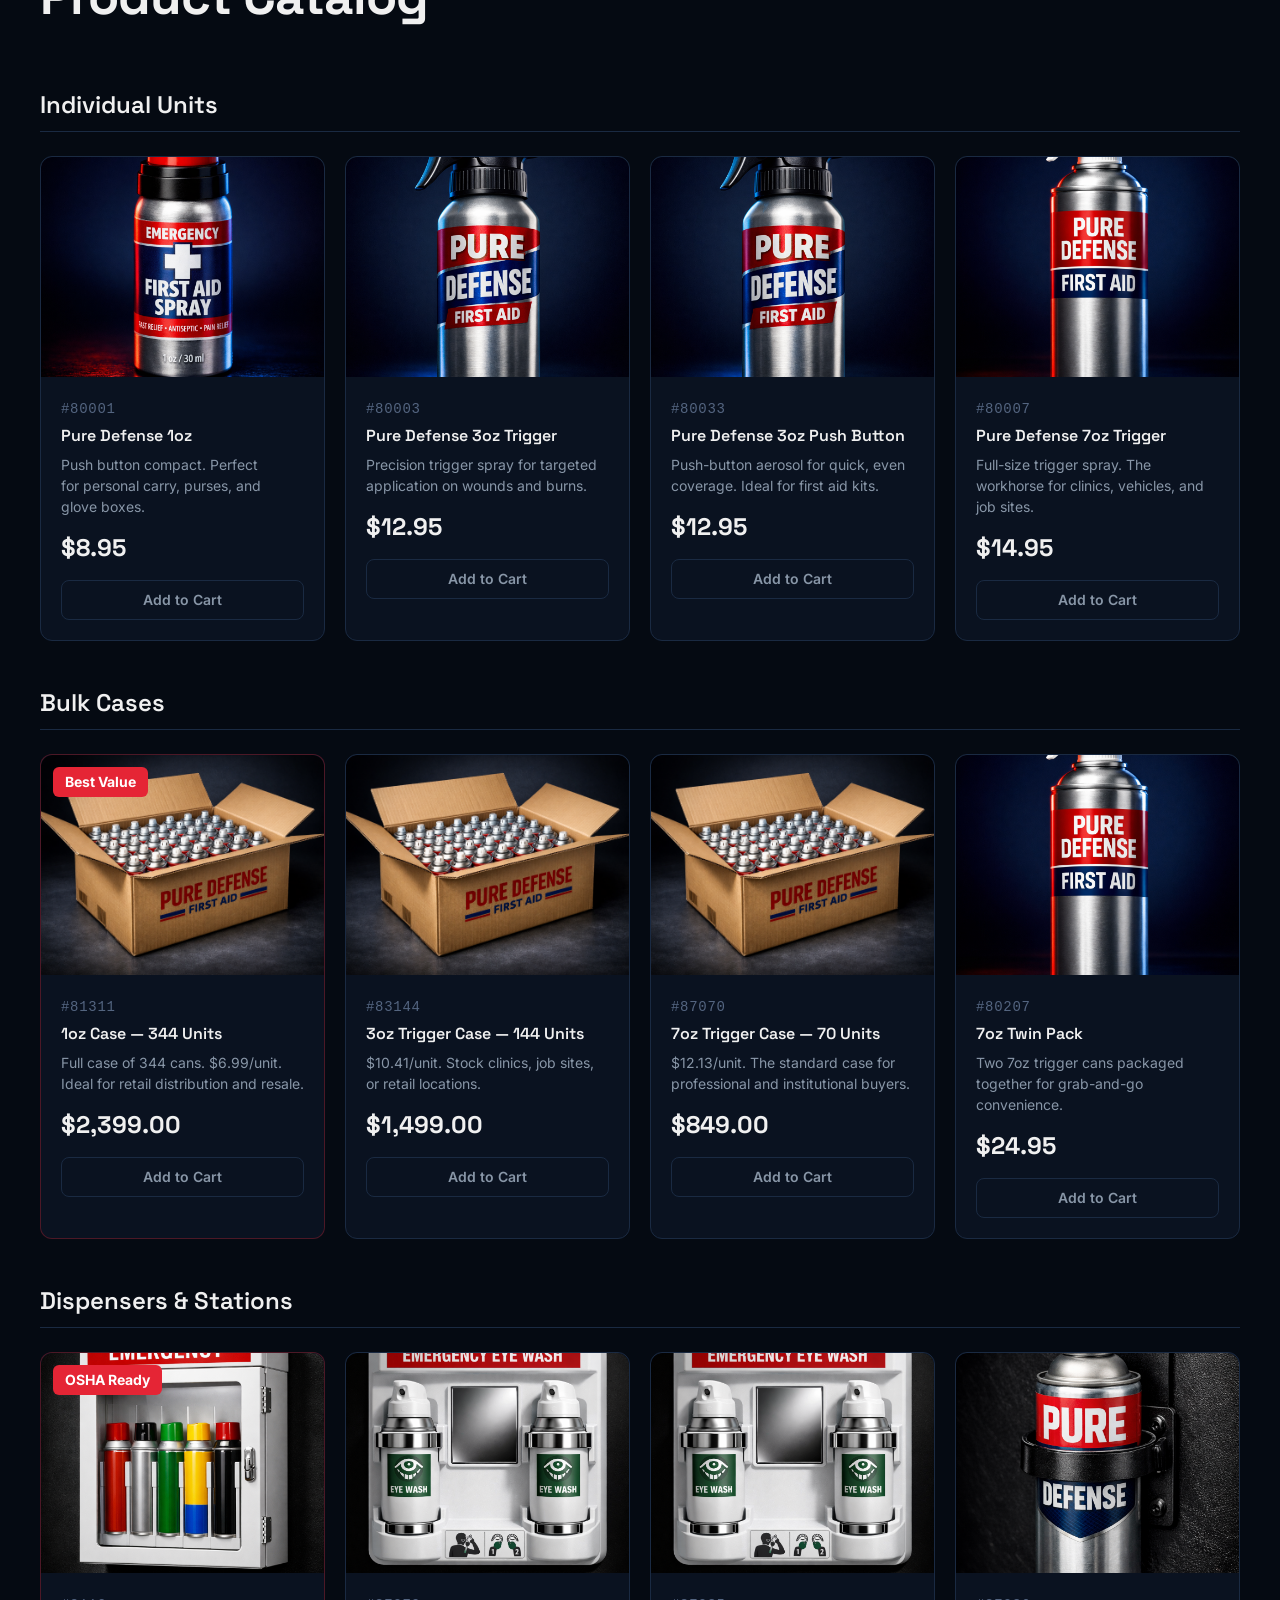
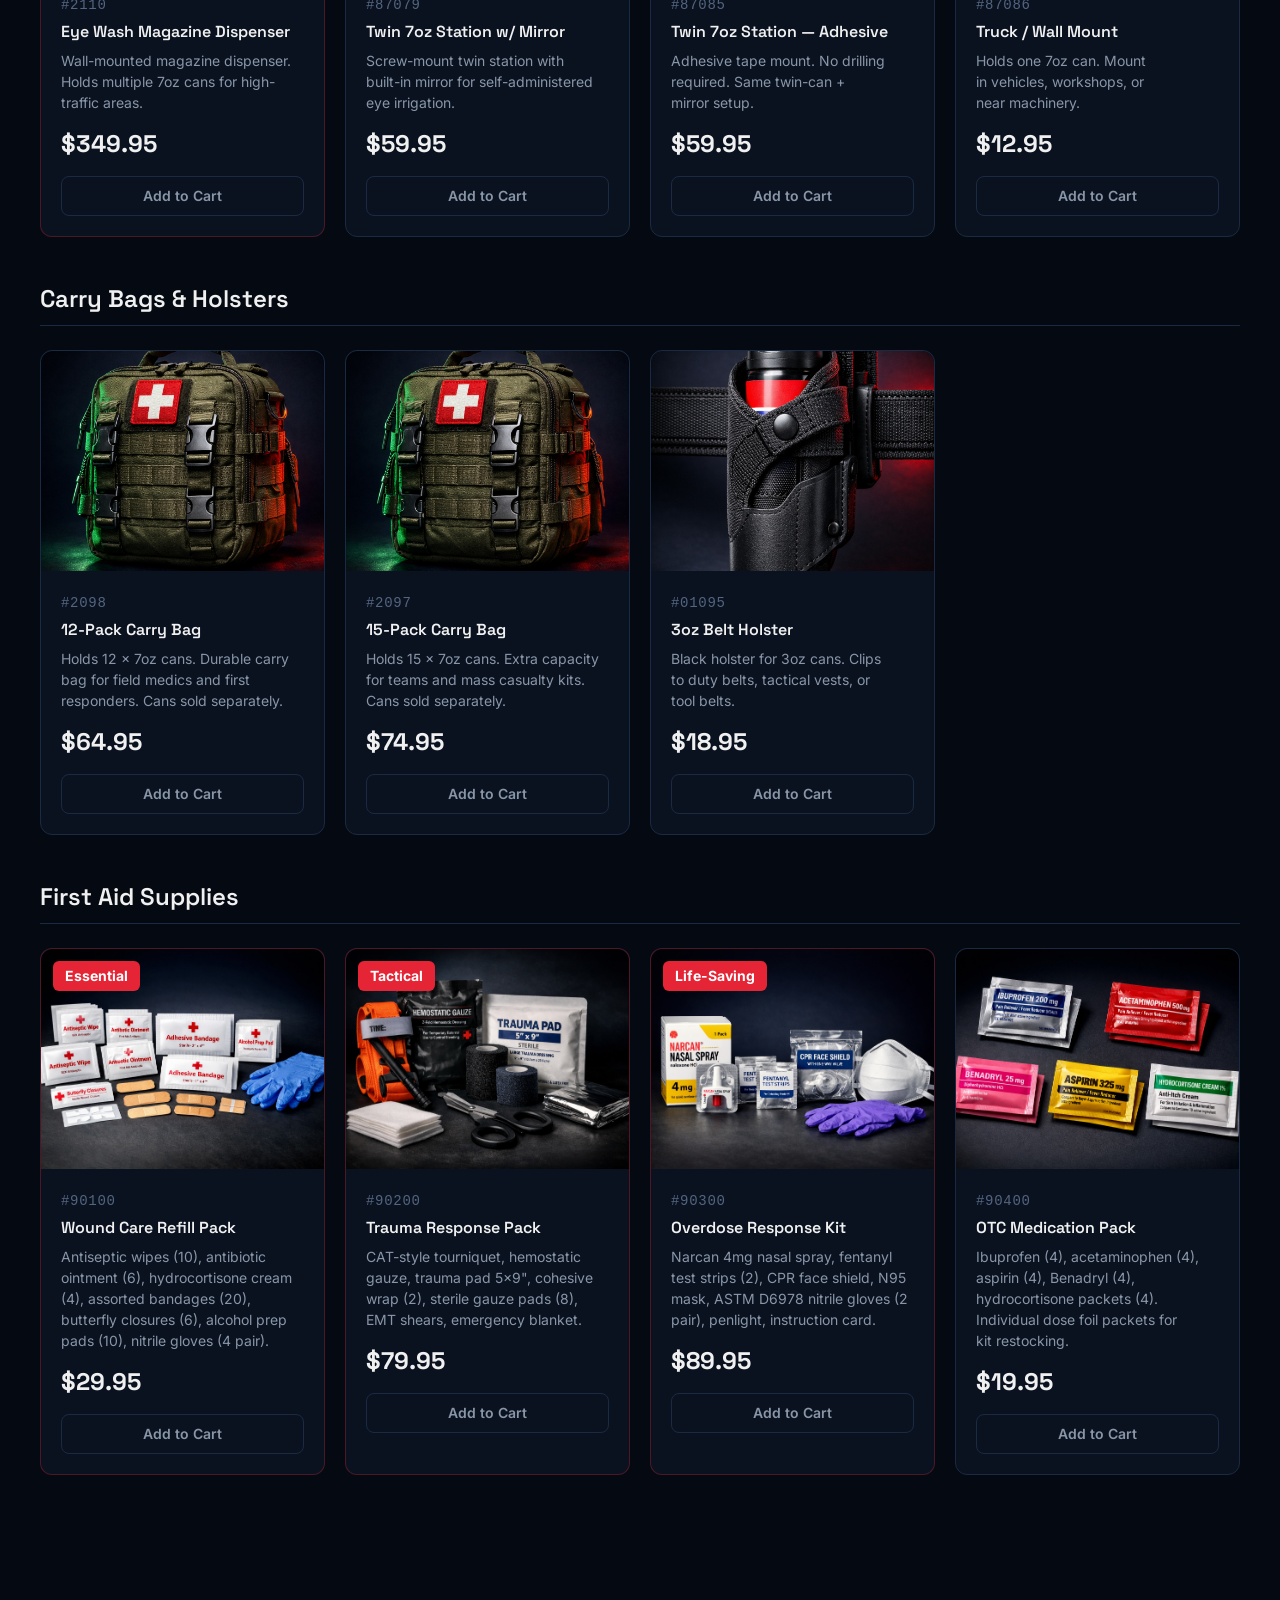
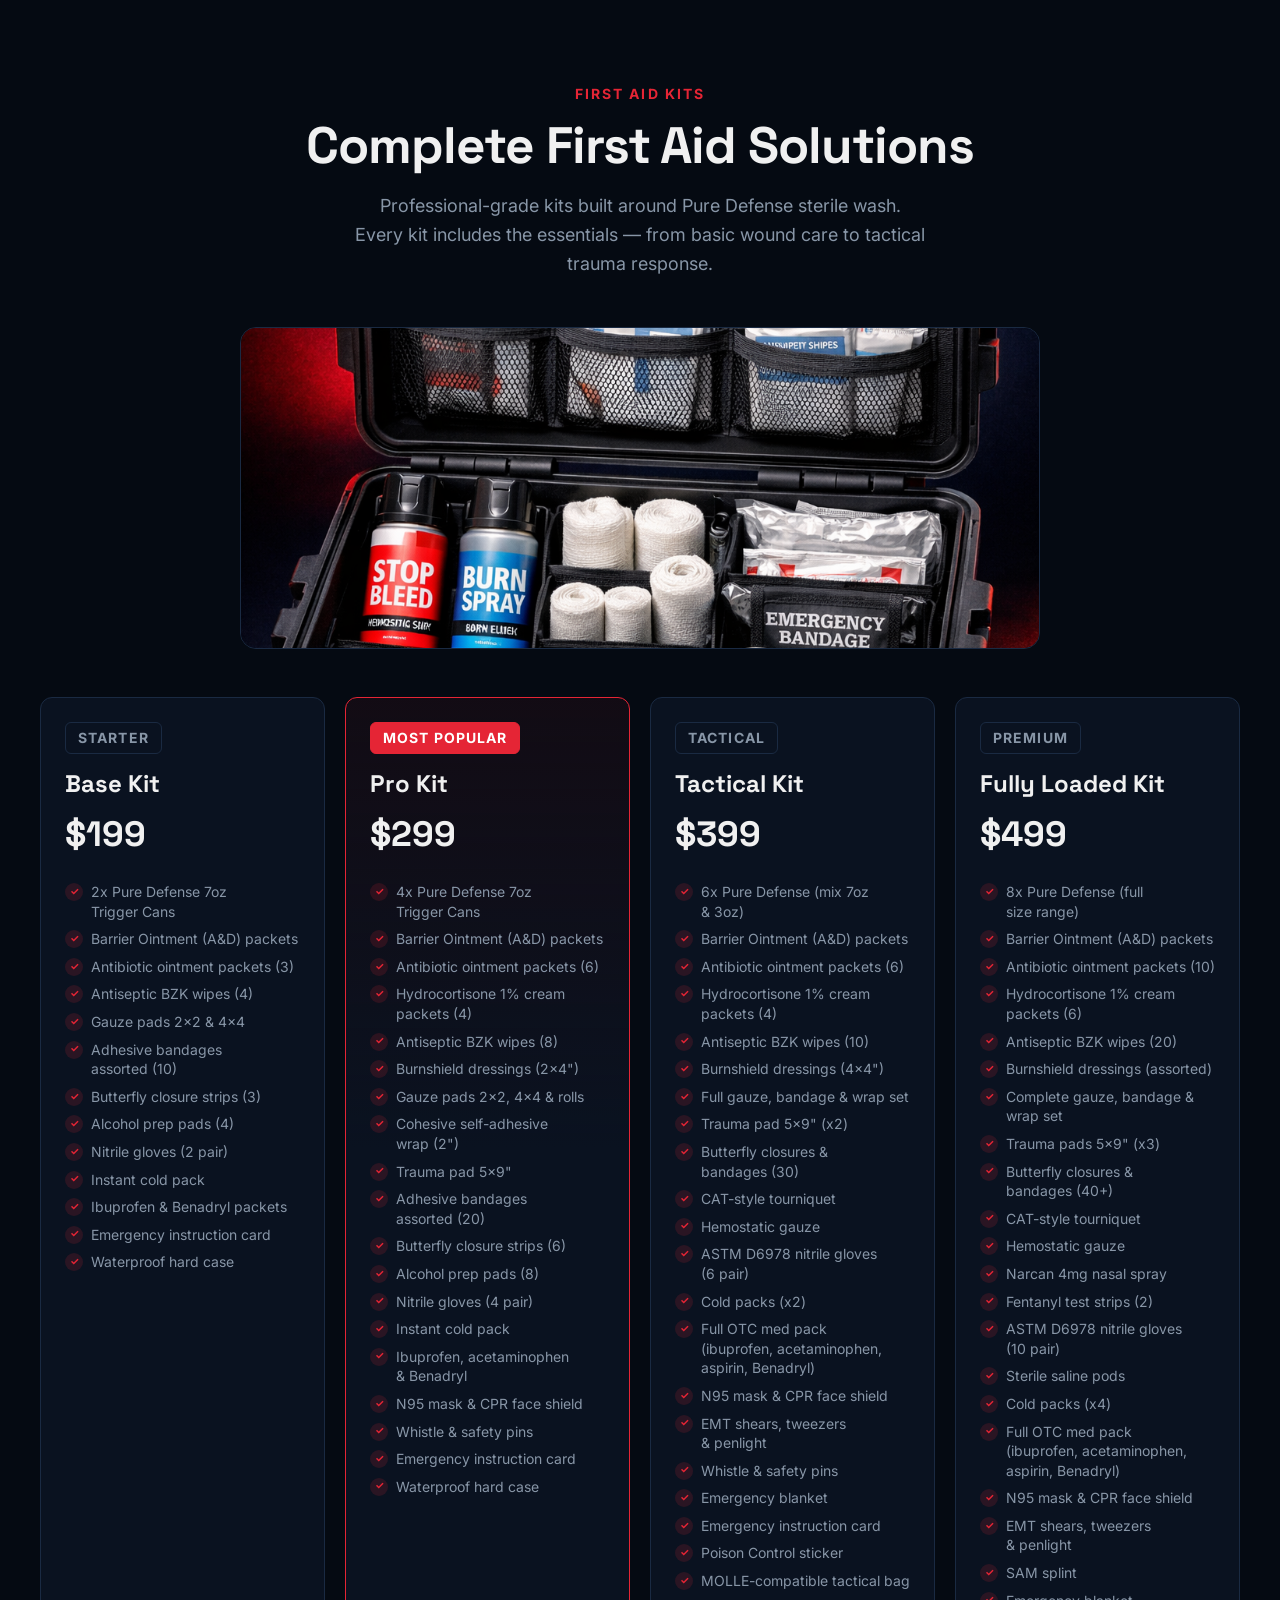
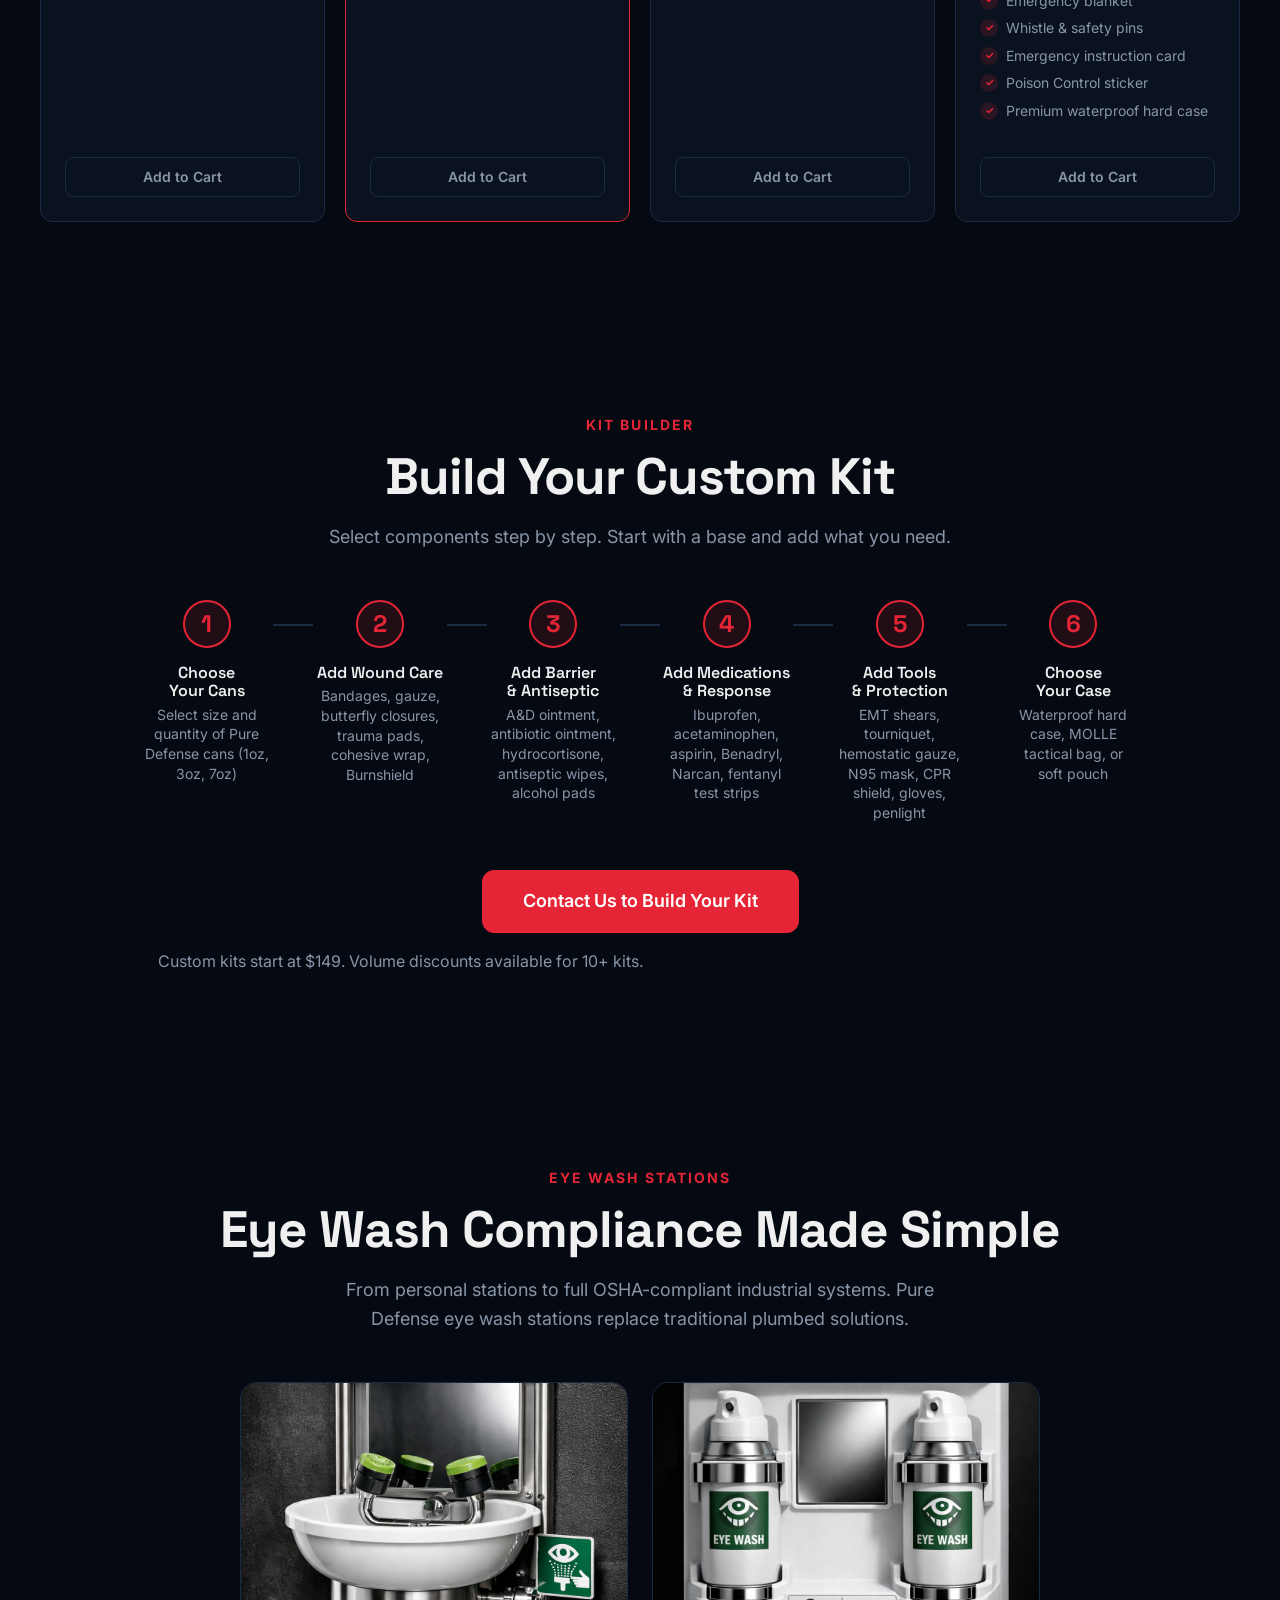
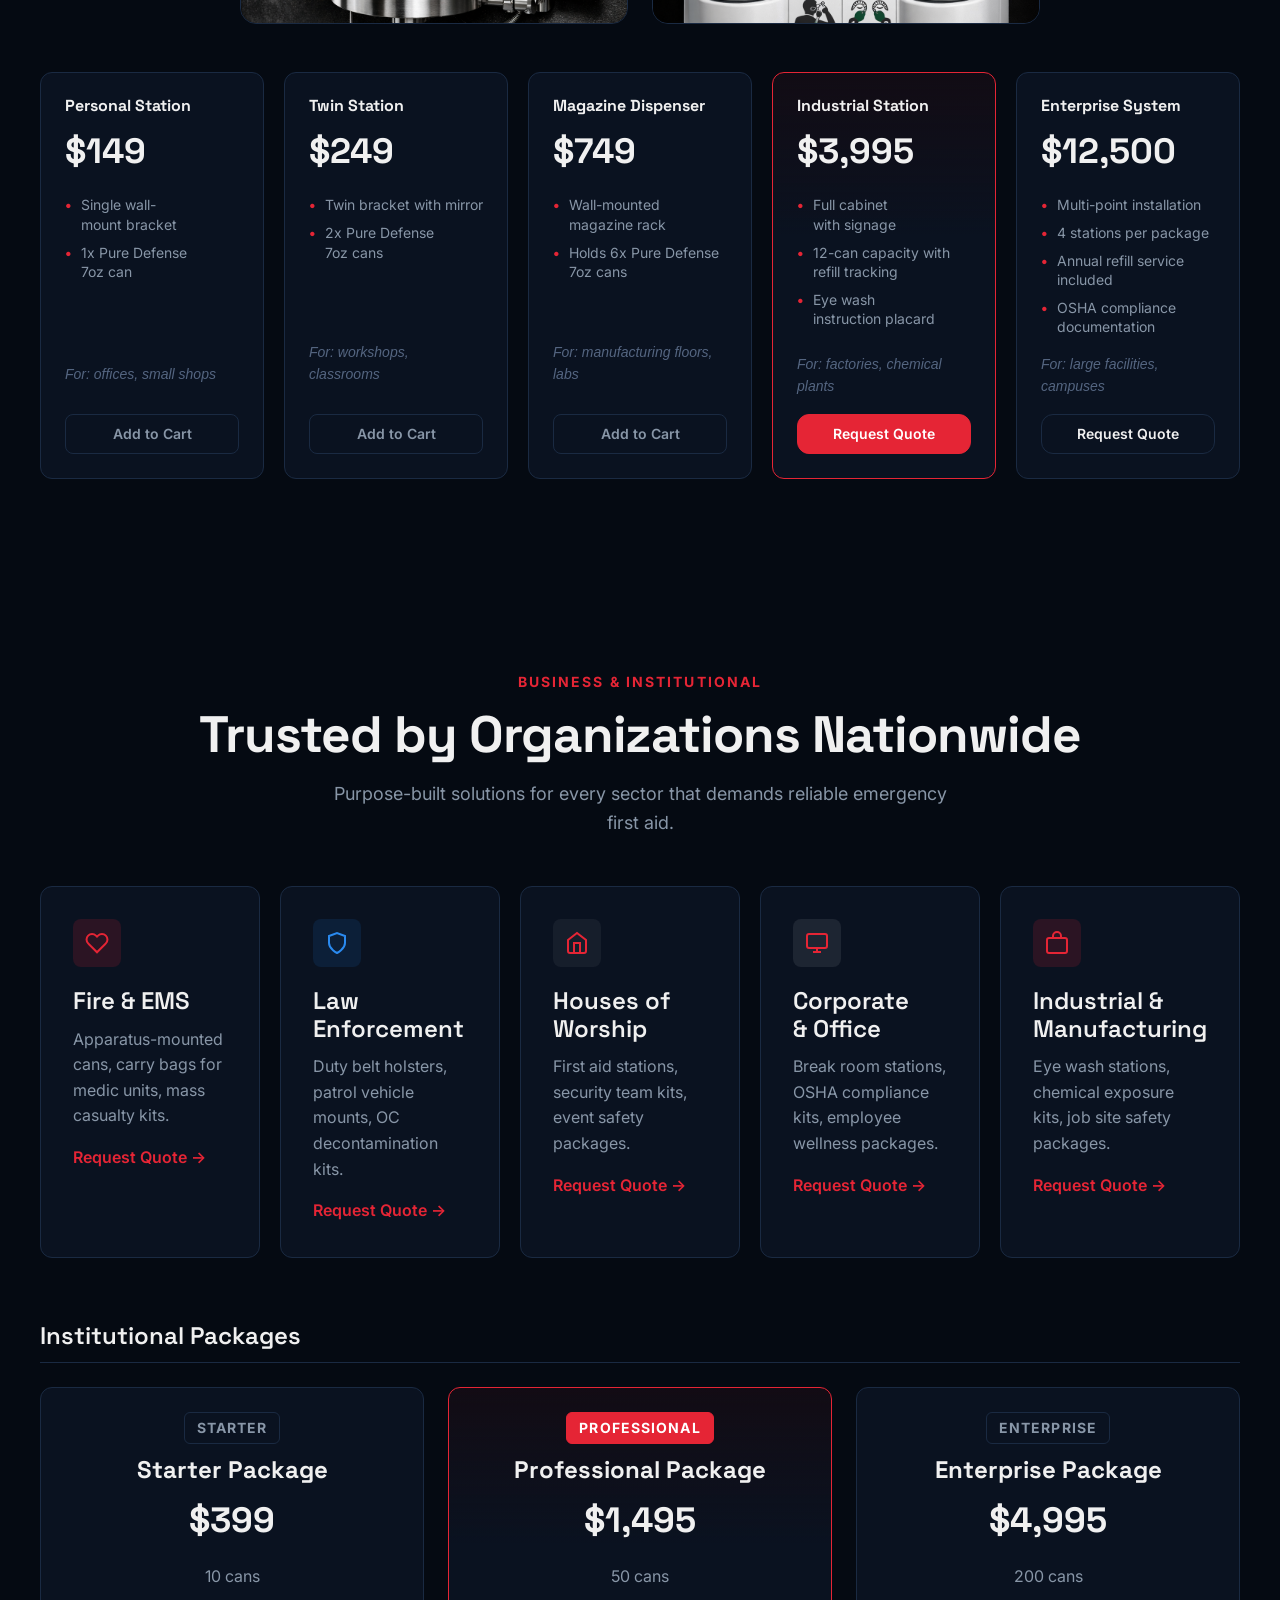
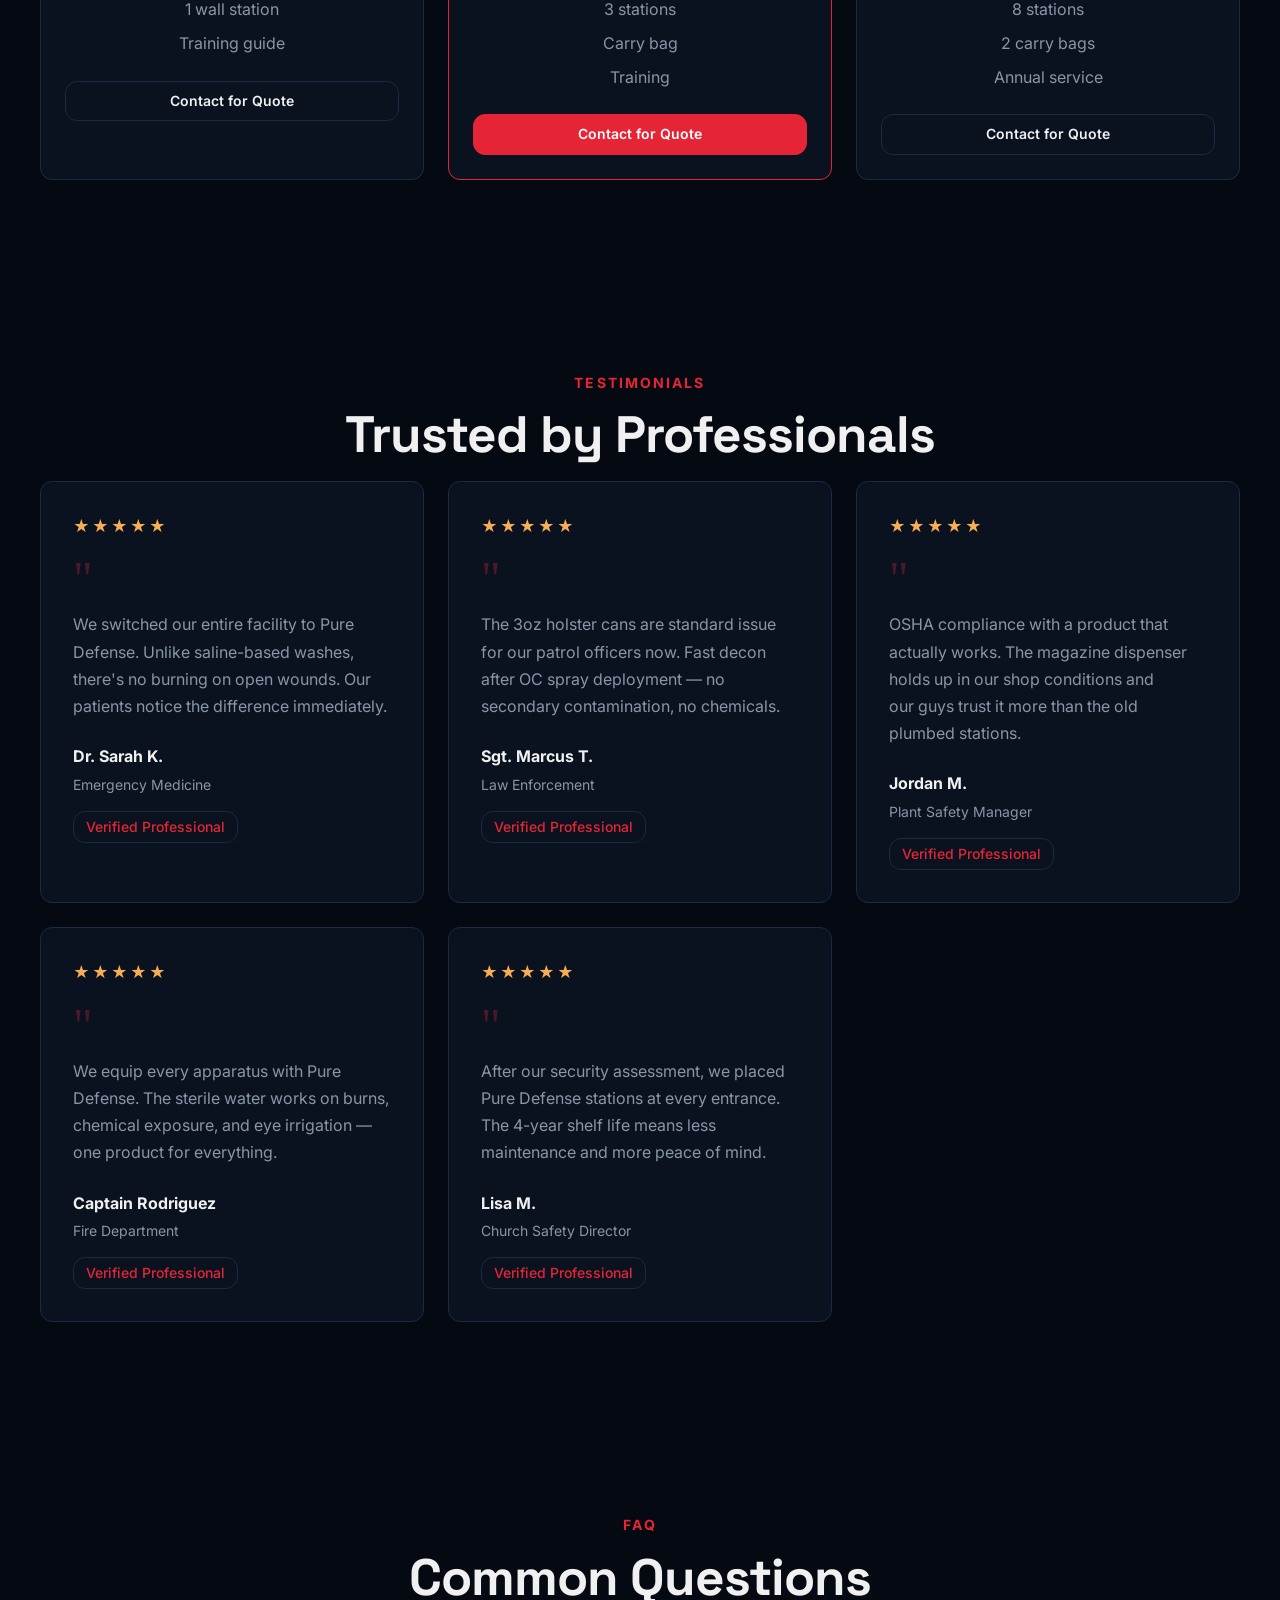
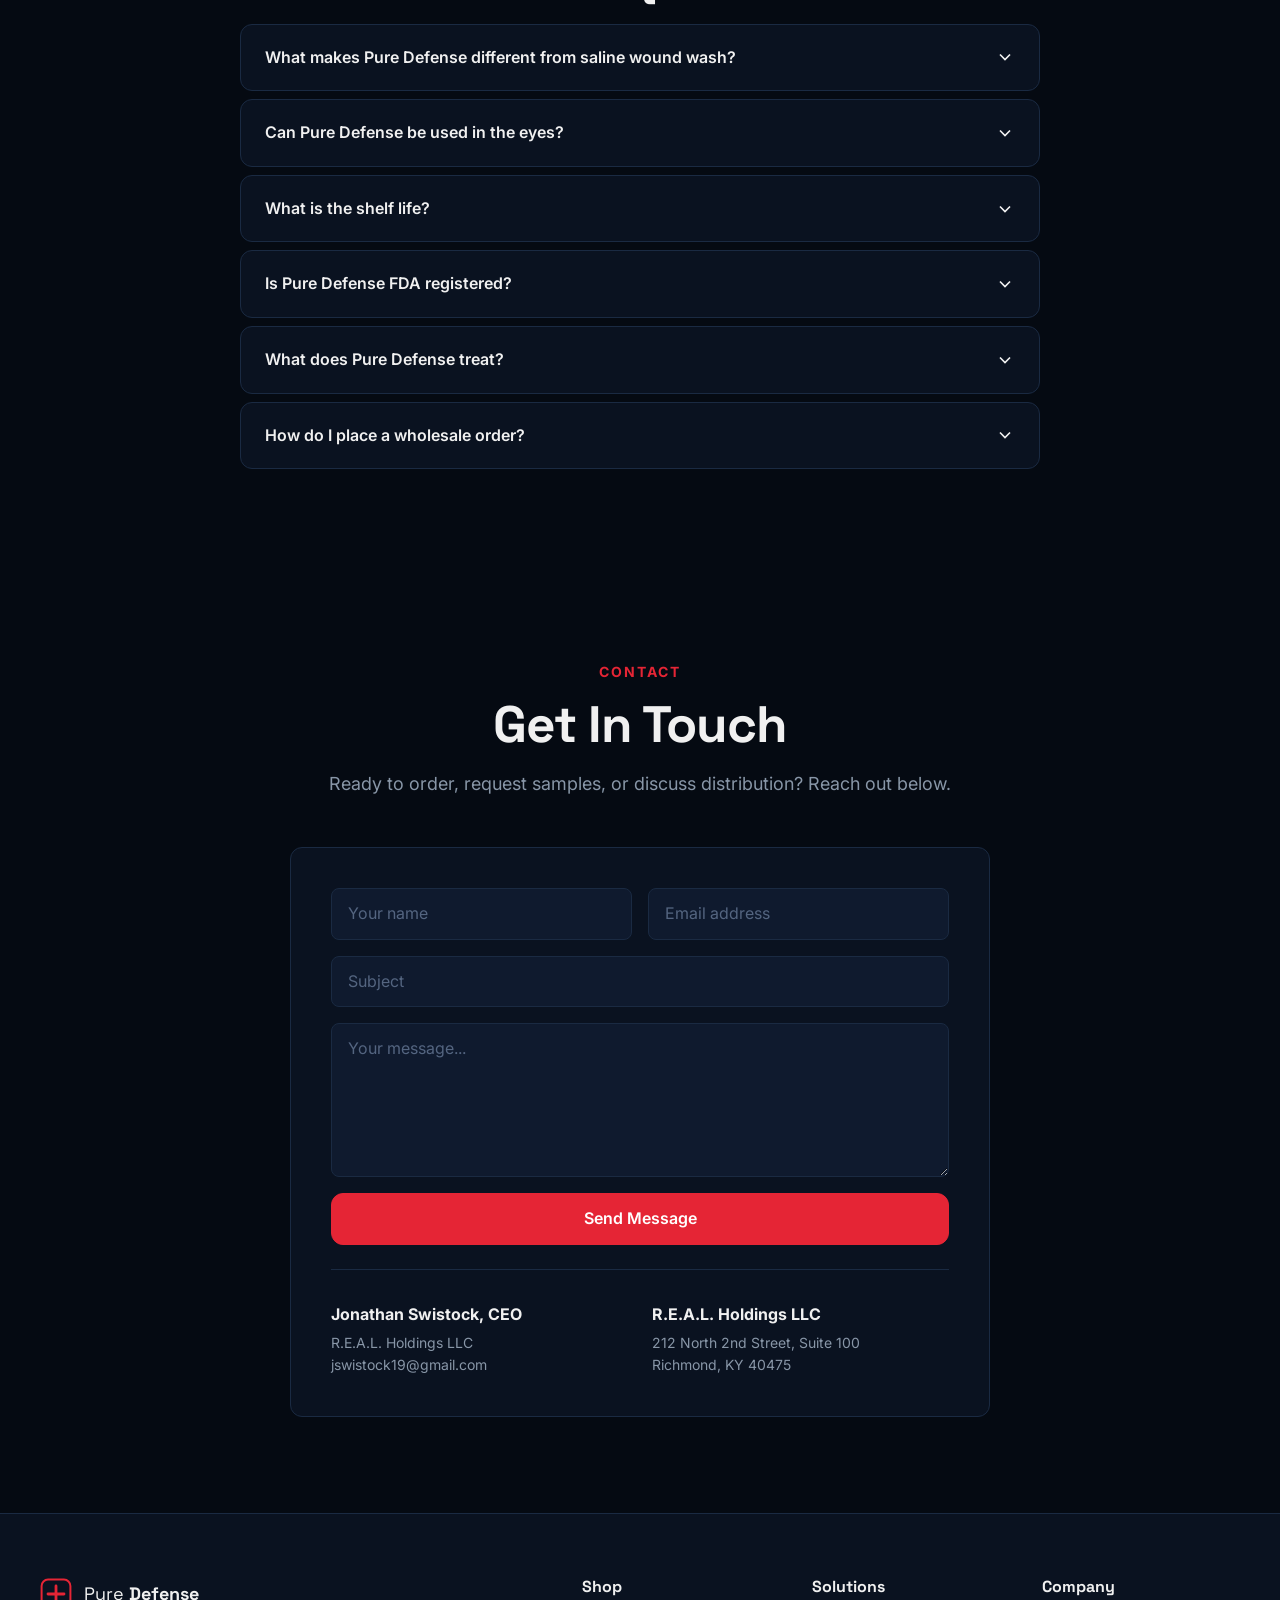
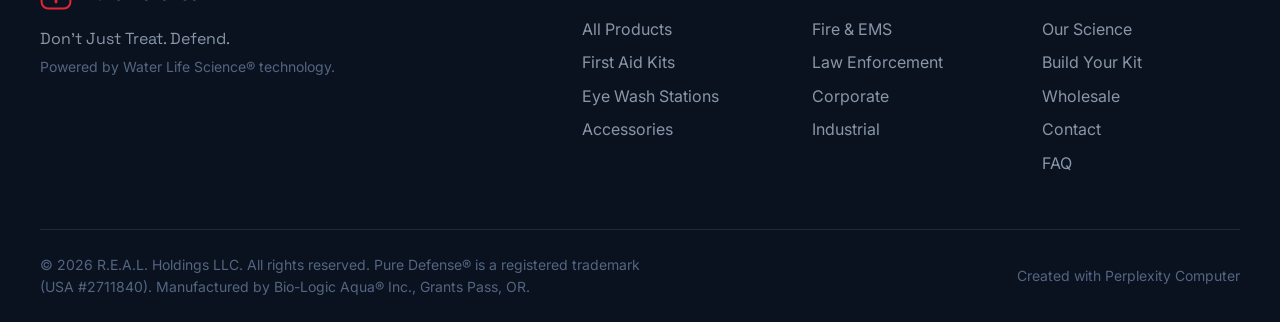
==== commit 0acd65ac: "Navigation overhaul: mega dropdowns with product images, promo bar, Shop By Need - Red announcement " ====
--- a/index.html
+++ b/index.html
@@ -28,6 +28,16 @@
 </head>
 <body>
 
+<!-- ===== ANNOUNCEMENT BAR ===== -->
+<div class="announcement-bar" id="announcementBar">
+  <div class="announcement-inner">
+    <span>Free Shipping on Orders Over $100 | FDA Registered | Made in U.S.A.</span>
+  </div>
+  <button class="announcement-close" id="announcementClose" aria-label="Close announcement">
+    <svg width="16" height="16" viewBox="0 0 24 24" fill="none" stroke="currentColor" stroke-width="2.5" stroke-linecap="round"><path d="M18 6L6 18M6 6l12 12"/></svg>
+  </button>
+</div>
+
 <!-- ===== NAVIGATION ===== -->
 <nav class="nav" id="nav">
   <div class="nav-inner">
@@ -38,25 +48,280 @@
       </svg>
       <span class="logo-text">Pure <strong>Defense</strong></span>
     </a>
+
     <div class="nav-links" id="navLinks">
-      <a href="#products">Shop</a>
-      <a href="#kits">Kits</a>
-      <a href="#eyewash">Eye Wash</a>
-      <a href="#wholesale">B2B</a>
-      <a href="#contact">Contact</a>
-    </div>
+      <!-- Shop Dropdown -->
+      <div class="nav-dropdown-parent" data-dropdown="shop">
+        <button class="nav-link-btn" aria-expanded="false" aria-haspopup="true">Shop <svg class="dropdown-chevron" width="12" height="12" viewBox="0 0 24 24" fill="none" stroke="currentColor" stroke-width="2.5"><polyline points="6 9 12 15 18 9"/></svg></button>
+        <div class="mega-dropdown mega-dropdown--shop" id="dropdownShop">
+          <div class="mega-dropdown-inner">
+            <div class="mega-col">
+              <h5 class="mega-col-title">Cans</h5>
+              <a href="#products" class="mega-item">
+                <img src="./assets/img-1oz-can.png" alt="" class="mega-thumb" loading="lazy">
+                <div class="mega-item-info"><span class="mega-item-name">Pure Defense 1oz</span><span class="mega-item-price">$8.95</span></div>
+              </a>
+              <a href="#products" class="mega-item">
+                <img src="./assets/img-3oz-can.png" alt="" class="mega-thumb" loading="lazy">
+                <div class="mega-item-info"><span class="mega-item-name">Pure Defense 3oz</span><span class="mega-item-price">$12.95</span></div>
+              </a>
+              <a href="#products" class="mega-item">
+                <img src="./assets/img-7oz-can.png" alt="" class="mega-thumb" loading="lazy">
+                <div class="mega-item-info"><span class="mega-item-name">Pure Defense 7oz</span><span class="mega-item-price">$14.95</span></div>
+              </a>
+              <a href="#products" class="mega-item">
+                <img src="./assets/img-7oz-can.png" alt="" class="mega-thumb" loading="lazy">
+                <div class="mega-item-info"><span class="mega-item-name">Twin Pack</span><span class="mega-item-price">$24.95</span></div>
+              </a>
+            </div>
+            <div class="mega-col">
+              <h5 class="mega-col-title">Cases &amp; Bulk</h5>
+              <a href="#products" class="mega-item">
+                <img src="./assets/img-bulk-case.png" alt="" class="mega-thumb" loading="lazy">
+                <div class="mega-item-info"><span class="mega-item-name">1oz Case (344)</span><span class="mega-item-price">$2,399</span></div>
+              </a>
+              <a href="#products" class="mega-item">
+                <img src="./assets/img-bulk-case.png" alt="" class="mega-thumb" loading="lazy">
+                <div class="mega-item-info"><span class="mega-item-name">3oz Case (144)</span><span class="mega-item-price">$1,499</span></div>
+              </a>
+              <a href="#products" class="mega-item">
+                <img src="./assets/img-bulk-case.png" alt="" class="mega-thumb" loading="lazy">
+                <div class="mega-item-info"><span class="mega-item-name">7oz Case (70)</span><span class="mega-item-price">$849</span></div>
+              </a>
+            </div>
+            <div class="mega-col">
+              <h5 class="mega-col-title">First Aid Supplies</h5>
+              <a href="#products" class="mega-item">
+                <img src="./assets/img-supplies-pack.png" alt="" class="mega-thumb" loading="lazy">
+                <div class="mega-item-info"><span class="mega-item-name">Wound Care Refill</span><span class="mega-item-price">$29.95</span></div>
+              </a>
+              <a href="#products" class="mega-item">
+                <img src="./assets/img-trauma-kit.png" alt="" class="mega-thumb" loading="lazy">
+                <div class="mega-item-info"><span class="mega-item-name">Trauma Response Pack</span><span class="mega-item-price">$79.95</span></div>
+              </a>
+              <a href="#products" class="mega-item">
+                <img src="./assets/img-narcan-kit.png" alt="" class="mega-thumb" loading="lazy">
+                <div class="mega-item-info"><span class="mega-item-name">Overdose Response Kit</span><span class="mega-item-price">$89.95</span></div>
+              </a>
+              <a href="#products" class="mega-item">
+                <img src="./assets/img-med-pack.png" alt="" class="mega-thumb" loading="lazy">
+                <div class="mega-item-info"><span class="mega-item-name">OTC Medication Pack</span><span class="mega-item-price">$19.95</span></div>
+              </a>
+            </div>
+            <div class="mega-col">
+              <h5 class="mega-col-title">Accessories</h5>
+              <a href="#products" class="mega-item">
+                <img src="./assets/img-dispenser.png" alt="" class="mega-thumb" loading="lazy">
+                <div class="mega-item-info"><span class="mega-item-name">Magazine Dispenser</span><span class="mega-item-price">$349.95</span></div>
+              </a>
+              <a href="#products" class="mega-item">
+                <img src="./assets/img-twin-station.png" alt="" class="mega-thumb" loading="lazy">
+                <div class="mega-item-info"><span class="mega-item-name">Twin Station</span><span class="mega-item-price">$59.95</span></div>
+              </a>
+              <a href="#products" class="mega-item">
+                <img src="./assets/img-wall-mount.png" alt="" class="mega-thumb" loading="lazy">
+                <div class="mega-item-info"><span class="mega-item-name">Wall Mount</span><span class="mega-item-price">$12.95</span></div>
+              </a>
+              <a href="#products" class="mega-item">
+                <img src="./assets/img-carry-bag.png" alt="" class="mega-thumb" loading="lazy">
+                <div class="mega-item-info"><span class="mega-item-name">Carry Bags</span><span class="mega-item-price">from $64.95</span></div>
+              </a>
+              <a href="#products" class="mega-item">
+                <img src="./assets/img-holster.png" alt="" class="mega-thumb" loading="lazy">
+                <div class="mega-item-info"><span class="mega-item-name">Belt Holster</span><span class="mega-item-price">$18.95</span></div>
+              </a>
+            </div>
+          </div>
+          <div class="mega-footer">
+            <a href="#products" class="mega-footer-link">View All Products <span class="arrow">→</span></a>
+          </div>
+        </div>
+      </div>
+
+      <!-- First Aid Kits Dropdown -->
+      <div class="nav-dropdown-parent" data-dropdown="kits">
+        <button class="nav-link-btn" aria-expanded="false" aria-haspopup="true">First Aid Kits <svg class="dropdown-chevron" width="12" height="12" viewBox="0 0 24 24" fill="none" stroke="currentColor" stroke-width="2.5"><polyline points="6 9 12 15 18 9"/></svg></button>
+        <div class="mega-dropdown mega-dropdown--kits" id="dropdownKits">
+          <div class="mega-dropdown-inner mega-kits-grid">
+            <a href="#kits" class="mega-kit-card">
+              <div class="mega-kit-img"><img src="./assets/img-first-aid-kit.png" alt="Base Kit" loading="lazy"></div>
+              <h5 class="mega-kit-name">Base Kit</h5>
+              <span class="mega-kit-price">$199</span>
+              <span class="mega-kit-tag">Starter essentials</span>
+            </a>
+            <a href="#kits" class="mega-kit-card mega-kit-card--featured">
+              <span class="mega-kit-badge">Most Popular</span>
+              <div class="mega-kit-img"><img src="./assets/img-first-aid-kit.png" alt="Pro Kit" loading="lazy"></div>
+              <h5 class="mega-kit-name">Pro Kit</h5>
+              <span class="mega-kit-price">$299</span>
+              <span class="mega-kit-tag">Most popular</span>
+            </a>
+            <a href="#kits" class="mega-kit-card">
+              <div class="mega-kit-img"><img src="./assets/img-first-aid-kit.png" alt="Tactical Kit" loading="lazy"></div>
+              <h5 class="mega-kit-name">Tactical Kit</h5>
+              <span class="mega-kit-price">$399</span>
+              <span class="mega-kit-tag">Tactical trauma</span>
+            </a>
+            <a href="#kits" class="mega-kit-card">
+              <div class="mega-kit-img"><img src="./assets/img-first-aid-kit.png" alt="Fully Loaded" loading="lazy"></div>
+              <h5 class="mega-kit-name">Fully Loaded</h5>
+              <span class="mega-kit-price">$499</span>
+              <span class="mega-kit-tag">Complete with Narcan</span>
+            </a>
+          </div>
+          <div class="mega-footer">
+            <a href="#configurator" class="mega-footer-link">Build Your Custom Kit <span class="arrow">→</span></a>
+          </div>
+        </div>
+      </div>
+
+      <!-- Eye Wash (simple link) -->
+      <a href="#eyewash" class="nav-link-single">Eye Wash</a>
+
+      <!-- Solutions Dropdown -->
+      <div class="nav-dropdown-parent" data-dropdown="solutions">
+        <button class="nav-link-btn" aria-expanded="false" aria-haspopup="true">Solutions <svg class="dropdown-chevron" width="12" height="12" viewBox="0 0 24 24" fill="none" stroke="currentColor" stroke-width="2.5"><polyline points="6 9 12 15 18 9"/></svg></button>
+        <div class="mega-dropdown mega-dropdown--solutions" id="dropdownSolutions">
+          <div class="mega-dropdown-inner mega-solutions-grid">
+            <a href="#wholesale" class="mega-solution-card">
+              <div class="mega-solution-icon"><svg width="24" height="24" viewBox="0 0 24 24" fill="none" stroke="currentColor" stroke-width="2"><path d="M20.84 4.61a5.5 5.5 0 00-7.78 0L12 5.67l-1.06-1.06a5.5 5.5 0 00-7.78 7.78l1.06 1.06L12 21.23l7.78-7.78 1.06-1.06a5.5 5.5 0 000-7.78z"/></svg></div>
+              <h5>Fire &amp; EMS</h5>
+              <span>Apparatus kits &amp; carry bags</span>
+            </a>
+            <a href="#wholesale" class="mega-solution-card">
+              <div class="mega-solution-icon"><svg width="24" height="24" viewBox="0 0 24 24" fill="none" stroke="currentColor" stroke-width="2"><path d="M12 22s8-4 8-10V5l-8-3-8 3v7c0 6 8 10 8 10z"/></svg></div>
+              <h5>Law Enforcement</h5>
+              <span>Holsters &amp; vehicle mounts</span>
+            </a>
+            <a href="#wholesale" class="mega-solution-card">
+              <div class="mega-solution-icon"><svg width="24" height="24" viewBox="0 0 24 24" fill="none" stroke="currentColor" stroke-width="2"><path d="M3 9l9-7 9 7v11a2 2 0 01-2 2H5a2 2 0 01-2-2z"/><polyline points="9 22 9 12 15 12 15 22"/></svg></div>
+              <h5>Houses of Worship</h5>
+              <span>Safety stations &amp; event kits</span>
+            </a>
+            <a href="#wholesale" class="mega-solution-card">
+              <div class="mega-solution-icon"><svg width="24" height="24" viewBox="0 0 24 24" fill="none" stroke="currentColor" stroke-width="2"><rect x="2" y="3" width="20" height="14" rx="2"/><path d="M8 21h8M12 17v4"/></svg></div>
+              <h5>Corporate &amp; Office</h5>
+              <span>OSHA compliance packages</span>
+            </a>
+            <a href="#wholesale" class="mega-solution-card">
+              <div class="mega-solution-icon"><svg width="24" height="24" viewBox="0 0 24 24" fill="none" stroke="currentColor" stroke-width="2"><rect x="2" y="7" width="20" height="15" rx="2"/><path d="M16 7V5a4 4 0 00-8 0v2"/></svg></div>
+              <h5>Industrial</h5>
+              <span>Eye wash &amp; chemical exposure</span>
+            </a>
+          </div>
+        </div>
+      </div>
+
+      <!-- About Dropdown -->
+      <div class="nav-dropdown-parent" data-dropdown="about">
+        <button class="nav-link-btn" aria-expanded="false" aria-haspopup="true">About <svg class="dropdown-chevron" width="12" height="12" viewBox="0 0 24 24" fill="none" stroke="currentColor" stroke-width="2.5"><polyline points="6 9 12 15 18 9"/></svg></button>
+        <div class="mega-dropdown mega-dropdown--about" id="dropdownAbout">
+          <div class="mega-dropdown-inner mega-about-grid">
+            <div class="mega-about-col">
+              <a href="#science" class="mega-about-link">Our Science</a>
+              <a href="#science" class="mega-about-link">How It Works</a>
+              <a href="#faq" class="mega-about-link">FAQ</a>
+            </div>
+            <div class="mega-about-col">
+              <a href="#contact" class="mega-about-link">Contact</a>
+              <a href="#wholesale" class="mega-about-link">Wholesale Info</a>
+            </div>
+          </div>
+        </div>
+      </div>
+    </div>
+
     <div class="nav-actions">
       <button class="cart-icon-btn" id="cartIconBtn" aria-label="Open cart">
         <svg width="22" height="22" viewBox="0 0 24 24" fill="none" stroke="currentColor" stroke-width="2" stroke-linecap="round" stroke-linejoin="round"><path d="M6 2L3 6v14a2 2 0 002 2h14a2 2 0 002-2V6l-3-4z"/><line x1="3" y1="6" x2="21" y2="6"/><path d="M16 10a4 4 0 01-8 0"/></svg>
         <span class="cart-badge" id="cartBadge"></span>
       </button>
-      <a href="#configurator" class="btn btn-primary btn-sm">Build Your Kit</a>
+      <a href="#configurator" class="btn btn-primary btn-sm nav-cta-btn">Build Your Kit</a>
       <button class="mobile-menu-btn" id="mobileMenuBtn" aria-label="Toggle menu">
         <svg width="24" height="24" viewBox="0 0 24 24" fill="none" stroke="currentColor" stroke-width="2" stroke-linecap="round"><path d="M3 12h18M3 6h18M3 18h18"/></svg>
       </button>
     </div>
   </div>
 </nav>
+
+<!-- ===== MOBILE MENU OVERLAY ===== -->
+<div class="mobile-menu-overlay" id="mobileMenuOverlay">
+  <div class="mobile-menu-panel" id="mobileMenuPanel">
+    <div class="mobile-menu-header">
+      <span class="logo-text">Pure <strong>Defense</strong></span>
+      <button class="mobile-menu-close" id="mobileMenuClose" aria-label="Close menu">
+        <svg width="24" height="24" viewBox="0 0 24 24" fill="none" stroke="currentColor" stroke-width="2" stroke-linecap="round"><path d="M18 6L6 18M6 6l12 12"/></svg>
+      </button>
+    </div>
+    <div class="mobile-menu-body">
+      <!-- Shop Accordion -->
+      <div class="mobile-accordion">
+        <button class="mobile-accordion-toggle" aria-expanded="false">Shop <svg width="16" height="16" viewBox="0 0 24 24" fill="none" stroke="currentColor" stroke-width="2.5"><polyline points="6 9 12 15 18 9"/></svg></button>
+        <div class="mobile-accordion-panel">
+          <h6 class="mobile-acc-heading">Cans</h6>
+          <a href="#products" class="mobile-mega-item"><img src="./assets/img-1oz-can.png" alt="" class="mobile-mega-thumb"><span>Pure Defense 1oz — $8.95</span></a>
+          <a href="#products" class="mobile-mega-item"><img src="./assets/img-3oz-can.png" alt="" class="mobile-mega-thumb"><span>Pure Defense 3oz — $12.95</span></a>
+          <a href="#products" class="mobile-mega-item"><img src="./assets/img-7oz-can.png" alt="" class="mobile-mega-thumb"><span>Pure Defense 7oz — $14.95</span></a>
+          <a href="#products" class="mobile-mega-item"><img src="./assets/img-7oz-can.png" alt="" class="mobile-mega-thumb"><span>Twin Pack — $24.95</span></a>
+          <h6 class="mobile-acc-heading">Cases &amp; Bulk</h6>
+          <a href="#products" class="mobile-mega-item"><img src="./assets/img-bulk-case.png" alt="" class="mobile-mega-thumb"><span>1oz Case (344) — $2,399</span></a>
+          <a href="#products" class="mobile-mega-item"><img src="./assets/img-bulk-case.png" alt="" class="mobile-mega-thumb"><span>3oz Case (144) — $1,499</span></a>
+          <a href="#products" class="mobile-mega-item"><img src="./assets/img-bulk-case.png" alt="" class="mobile-mega-thumb"><span>7oz Case (70) — $849</span></a>
+          <h6 class="mobile-acc-heading">First Aid Supplies</h6>
+          <a href="#products" class="mobile-mega-item"><img src="./assets/img-supplies-pack.png" alt="" class="mobile-mega-thumb"><span>Wound Care Refill — $29.95</span></a>
+          <a href="#products" class="mobile-mega-item"><img src="./assets/img-trauma-kit.png" alt="" class="mobile-mega-thumb"><span>Trauma Response — $79.95</span></a>
+          <a href="#products" class="mobile-mega-item"><img src="./assets/img-narcan-kit.png" alt="" class="mobile-mega-thumb"><span>Overdose Response Kit — $89.95</span></a>
+          <a href="#products" class="mobile-mega-item"><img src="./assets/img-med-pack.png" alt="" class="mobile-mega-thumb"><span>OTC Medication Pack — $19.95</span></a>
+          <h6 class="mobile-acc-heading">Accessories</h6>
+          <a href="#products" class="mobile-mega-item"><img src="./assets/img-dispenser.png" alt="" class="mobile-mega-thumb"><span>Magazine Dispenser — $349.95</span></a>
+          <a href="#products" class="mobile-mega-item"><img src="./assets/img-twin-station.png" alt="" class="mobile-mega-thumb"><span>Twin Station — $59.95</span></a>
+          <a href="#products" class="mobile-mega-item"><img src="./assets/img-wall-mount.png" alt="" class="mobile-mega-thumb"><span>Wall Mount — $12.95</span></a>
+          <a href="#products" class="mobile-mega-item"><img src="./assets/img-carry-bag.png" alt="" class="mobile-mega-thumb"><span>Carry Bags — from $64.95</span></a>
+          <a href="#products" class="mobile-mega-item"><img src="./assets/img-holster.png" alt="" class="mobile-mega-thumb"><span>Belt Holster — $18.95</span></a>
+          <a href="#products" class="mobile-mega-viewall">View All Products →</a>
+        </div>
+      </div>
+      <!-- First Aid Kits Accordion -->
+      <div class="mobile-accordion">
+        <button class="mobile-accordion-toggle" aria-expanded="false">First Aid Kits <svg width="16" height="16" viewBox="0 0 24 24" fill="none" stroke="currentColor" stroke-width="2.5"><polyline points="6 9 12 15 18 9"/></svg></button>
+        <div class="mobile-accordion-panel">
+          <a href="#kits" class="mobile-mega-item"><img src="./assets/img-first-aid-kit.png" alt="" class="mobile-mega-thumb"><span>Base Kit — $199</span></a>
+          <a href="#kits" class="mobile-mega-item"><img src="./assets/img-first-aid-kit.png" alt="" class="mobile-mega-thumb"><span>Pro Kit — $299</span></a>
+          <a href="#kits" class="mobile-mega-item"><img src="./assets/img-first-aid-kit.png" alt="" class="mobile-mega-thumb"><span>Tactical Kit — $399</span></a>
+          <a href="#kits" class="mobile-mega-item"><img src="./assets/img-first-aid-kit.png" alt="" class="mobile-mega-thumb"><span>Fully Loaded — $499</span></a>
+          <a href="#configurator" class="mobile-mega-viewall">Build Your Custom Kit →</a>
+        </div>
+      </div>
+      <!-- Eye Wash -->
+      <a href="#eyewash" class="mobile-menu-link">Eye Wash</a>
+      <!-- Solutions Accordion -->
+      <div class="mobile-accordion">
+        <button class="mobile-accordion-toggle" aria-expanded="false">Solutions <svg width="16" height="16" viewBox="0 0 24 24" fill="none" stroke="currentColor" stroke-width="2.5"><polyline points="6 9 12 15 18 9"/></svg></button>
+        <div class="mobile-accordion-panel">
+          <a href="#wholesale" class="mobile-mega-item"><span>Fire &amp; EMS</span></a>
+          <a href="#wholesale" class="mobile-mega-item"><span>Law Enforcement</span></a>
+          <a href="#wholesale" class="mobile-mega-item"><span>Houses of Worship</span></a>
+          <a href="#wholesale" class="mobile-mega-item"><span>Corporate &amp; Office</span></a>
+          <a href="#wholesale" class="mobile-mega-item"><span>Industrial</span></a>
+        </div>
+      </div>
+      <!-- About Accordion -->
+      <div class="mobile-accordion">
+        <button class="mobile-accordion-toggle" aria-expanded="false">About <svg width="16" height="16" viewBox="0 0 24 24" fill="none" stroke="currentColor" stroke-width="2.5"><polyline points="6 9 12 15 18 9"/></svg></button>
+        <div class="mobile-accordion-panel">
+          <a href="#science" class="mobile-mega-item"><span>Our Science</span></a>
+          <a href="#science" class="mobile-mega-item"><span>How It Works</span></a>
+          <a href="#faq" class="mobile-mega-item"><span>FAQ</span></a>
+          <a href="#contact" class="mobile-mega-item"><span>Contact</span></a>
+          <a href="#wholesale" class="mobile-mega-item"><span>Wholesale Info</span></a>
+        </div>
+      </div>
+    </div>
+    <div class="mobile-menu-footer">
+      <a href="#configurator" class="btn btn-primary btn-full">Build Your Kit</a>
+    </div>
+  </div>
+</div>
 
 <!-- ===== HERO ===== -->
 <section class="hero" id="hero">
@@ -110,6 +375,40 @@
       <svg width="18" height="18" viewBox="0 0 24 24" fill="none" stroke="currentColor" stroke-width="2"><rect x="1" y="3" width="15" height="13" rx="2"/><path d="M16 8l5 3-5 3z"/></svg>
       <span>Free Shipping on Cases</span>
     </div>
+  </div>
+</div>
+
+<!-- ===== SHOP BY NEED ===== -->
+<div class="shop-by-need" id="shopByNeed">
+  <div class="shop-by-need-inner">
+    <a href="#products" class="need-card">
+      <span class="need-icon">🩹</span>
+      <span class="need-label">Wound Care</span>
+    </a>
+    <a href="#eyewash" class="need-card">
+      <span class="need-icon">👁️</span>
+      <span class="need-label">Eye Emergency</span>
+    </a>
+    <a href="#kits" class="need-card">
+      <span class="need-icon">⚕️</span>
+      <span class="need-label">First Aid Kits</span>
+    </a>
+    <a href="#products" class="need-card">
+      <span class="need-icon">🧠</span>
+      <span class="need-label">Trauma &amp; Bleeding</span>
+    </a>
+    <a href="#products" class="need-card">
+      <span class="need-icon">💊</span>
+      <span class="need-label">Overdose Response</span>
+    </a>
+    <a href="#wholesale" class="need-card">
+      <span class="need-icon">🏭</span>
+      <span class="need-label">Workplace Safety</span>
+    </a>
+    <a href="#configurator" class="need-card need-card--accent">
+      <span class="need-icon">🛠️</span>
+      <span class="need-label">Build Your Kit</span>
+    </a>
   </div>
 </div>
 
@@ -1200,6 +1499,11 @@
   </div>
 </div>
 
+<!-- ===== BACK TO TOP BUTTON ===== -->
+<button class="back-to-top" id="backToTop" aria-label="Back to top">
+  <svg width="20" height="20" viewBox="0 0 24 24" fill="none" stroke="currentColor" stroke-width="2.5" stroke-linecap="round" stroke-linejoin="round"><polyline points="18 15 12 9 6 15"/></svg>
+</button>
+
 <!-- ===== TOAST CONTAINER ===== -->
 <div class="toast-container" id="toastContainer"></div>
 
--- a/style.css
+++ b/style.css
@@ -1839,6 +1839,692 @@
 }
 
 
+/* ===== ANNOUNCEMENT BAR ===== */
+.announcement-bar {
+  position: fixed;
+  top: 0;
+  left: 0;
+  right: 0;
+  z-index: 101;
+  background: var(--color-accent);
+  color: #fff;
+  display: flex;
+  align-items: center;
+  justify-content: center;
+  height: 36px;
+  font-size: var(--text-xs);
+  font-weight: 600;
+  letter-spacing: 0.02em;
+  transition: transform 400ms cubic-bezier(0.16, 1, 0.3, 1);
+}
+.announcement-bar.hidden {
+  transform: translateY(-100%);
+}
+.announcement-bar.dismissed {
+  display: none;
+}
+.announcement-inner {
+  text-align: center;
+}
+.announcement-close {
+  position: absolute;
+  right: var(--space-4);
+  top: 50%;
+  transform: translateY(-50%);
+  background: transparent;
+  border: none;
+  color: rgba(255,255,255,0.8);
+  cursor: pointer;
+  padding: 4px;
+  display: flex;
+  align-items: center;
+  justify-content: center;
+  transition: color 200ms;
+}
+.announcement-close:hover {
+  color: #fff;
+}
+
+/* Nav offset for announcement bar */
+.nav {
+  top: 36px;
+}
+.nav.announcement-dismissed {
+  top: 0;
+}
+
+html {
+  scroll-padding-top: 100px;
+}
+
+
+/* ===== NAV DROPDOWN SYSTEM ===== */
+.nav-links {
+  display: flex;
+  align-items: center;
+  gap: var(--space-6);
+}
+
+.nav-dropdown-parent {
+  position: relative;
+}
+
+.nav-link-btn {
+  background: transparent;
+  border: none;
+  color: var(--color-text-muted);
+  font-size: var(--text-sm);
+  font-weight: 500;
+  font-family: var(--font-body);
+  cursor: pointer;
+  padding: var(--space-2) 0;
+  display: flex;
+  align-items: center;
+  gap: var(--space-1);
+  letter-spacing: 0.01em;
+  transition: color 200ms;
+  white-space: nowrap;
+}
+.nav-link-btn:hover,
+.nav-dropdown-parent.active > .nav-link-btn {
+  color: var(--color-text);
+}
+
+.nav-link-btn.nav-active {
+  color: var(--color-accent);
+}
+.nav-link-btn.nav-active::after {
+  content: '';
+  position: absolute;
+  bottom: -4px;
+  left: 0;
+  right: 0;
+  height: 2px;
+  background: var(--color-accent);
+  border-radius: 1px;
+}
+
+.nav-link-single {
+  color: var(--color-text-muted);
+  text-decoration: none;
+  font-size: var(--text-sm);
+  font-weight: 500;
+  padding: var(--space-2) 0;
+  letter-spacing: 0.01em;
+  transition: color 200ms;
+  white-space: nowrap;
+  position: relative;
+}
+.nav-link-single:hover {
+  color: var(--color-text);
+}
+.nav-link-single.nav-active {
+  color: var(--color-accent);
+}
+.nav-link-single.nav-active::after {
+  content: '';
+  position: absolute;
+  bottom: -4px;
+  left: 0;
+  right: 0;
+  height: 2px;
+  background: var(--color-accent);
+  border-radius: 1px;
+}
+
+.dropdown-chevron {
+  transition: transform 200ms ease;
+  flex-shrink: 0;
+}
+.nav-dropdown-parent.active .dropdown-chevron {
+  transform: rotate(180deg);
+}
+
+/* Mega dropdown panels */
+.mega-dropdown {
+  position: fixed;
+  left: 50%;
+  transform: translateX(-50%);
+  top: calc(36px + 64px); /* announcement + nav */
+  background: var(--color-surface);
+  border: 1px solid var(--color-border);
+  border-radius: var(--radius-lg);
+  box-shadow: 0 20px 60px rgba(0,0,0,0.5);
+  opacity: 0;
+  visibility: hidden;
+  pointer-events: none;
+  transition: opacity 200ms ease, visibility 200ms ease;
+  z-index: 100;
+}
+.mega-dropdown.open {
+  opacity: 1;
+  visibility: visible;
+  pointer-events: all;
+}
+
+.nav.announcement-dismissed .mega-dropdown {
+  top: 64px;
+}
+
+.mega-dropdown--shop,
+.mega-dropdown--kits {
+  width: 1100px;
+  max-width: calc(100vw - 32px);
+}
+
+.mega-dropdown--solutions {
+  width: 900px;
+  max-width: calc(100vw - 32px);
+}
+
+.mega-dropdown--about {
+  width: 320px;
+  position: absolute;
+  left: 50%;
+  transform: translateX(-50%);
+  top: calc(100% + 8px);
+  /* override fixed pos */
+}
+
+.mega-dropdown-inner {
+  padding: var(--space-6);
+}
+
+/* Shop mega: 4-col */
+.mega-dropdown--shop .mega-dropdown-inner {
+  display: grid;
+  grid-template-columns: repeat(4, 1fr);
+  gap: var(--space-6);
+}
+
+.mega-col-title {
+  font-family: var(--font-display);
+  font-size: var(--text-xs);
+  font-weight: 700;
+  letter-spacing: 0.1em;
+  text-transform: uppercase;
+  color: var(--color-accent);
+  margin-bottom: var(--space-4);
+  padding-bottom: var(--space-2);
+  border-bottom: 1px solid var(--color-border);
+}
+
+.mega-item {
+  display: flex;
+  align-items: center;
+  gap: var(--space-3);
+  padding: var(--space-2);
+  border-radius: var(--radius-md);
+  text-decoration: none;
+  color: var(--color-text);
+  transition: background 150ms;
+}
+.mega-item:hover {
+  background: var(--color-surface-2);
+}
+
+.mega-thumb {
+  width: 48px;
+  height: 48px;
+  border-radius: var(--radius-sm);
+  object-fit: cover;
+  background: var(--color-surface-2);
+  border: 1px solid var(--color-border);
+  flex-shrink: 0;
+}
+
+.mega-item-info {
+  display: flex;
+  flex-direction: column;
+  gap: 2px;
+  min-width: 0;
+}
+
+.mega-item-name {
+  font-size: var(--text-xs);
+  font-weight: 600;
+  color: var(--color-text);
+  line-height: 1.3;
+  white-space: nowrap;
+  overflow: hidden;
+  text-overflow: ellipsis;
+}
+
+.mega-item-price {
+  font-size: 0.7rem;
+  color: var(--color-text-muted);
+  font-weight: 500;
+}
+
+.mega-footer {
+  border-top: 1px solid var(--color-border);
+  padding: var(--space-3) var(--space-6);
+  text-align: center;
+}
+
+.mega-footer-link {
+  font-size: var(--text-sm);
+  font-weight: 600;
+  color: var(--color-accent);
+  text-decoration: none;
+  display: inline-flex;
+  align-items: center;
+  gap: var(--space-2);
+  transition: color 200ms;
+}
+.mega-footer-link:hover {
+  color: var(--color-accent-hover);
+}
+
+/* First Aid Kits mega grid */
+.mega-kits-grid {
+  display: grid !important;
+  grid-template-columns: repeat(4, 1fr);
+  gap: var(--space-5);
+}
+
+.mega-kit-card {
+  display: flex;
+  flex-direction: column;
+  align-items: center;
+  text-align: center;
+  padding: var(--space-4);
+  border: 1px solid var(--color-border);
+  border-radius: var(--radius-md);
+  text-decoration: none;
+  color: var(--color-text);
+  transition: border-color 200ms, background 200ms;
+  position: relative;
+}
+.mega-kit-card:hover {
+  border-color: rgba(229, 37, 53, 0.4);
+  background: var(--color-surface-2);
+}
+
+.mega-kit-card--featured {
+  border-color: var(--color-accent);
+  background: rgba(229, 37, 53, 0.04);
+}
+
+.mega-kit-badge {
+  position: absolute;
+  top: -8px;
+  left: 50%;
+  transform: translateX(-50%);
+  background: var(--color-accent);
+  color: #fff;
+  font-size: 0.6rem;
+  font-weight: 700;
+  padding: 2px 8px;
+  border-radius: 10px;
+  white-space: nowrap;
+  letter-spacing: 0.05em;
+}
+
+.mega-kit-img {
+  width: 100%;
+  height: 100px;
+  overflow: hidden;
+  border-radius: var(--radius-sm);
+  margin-bottom: var(--space-3);
+}
+.mega-kit-img img {
+  width: 100%;
+  height: 100%;
+  object-fit: cover;
+}
+
+.mega-kit-name {
+  font-family: var(--font-display);
+  font-size: var(--text-sm);
+  font-weight: 700;
+  color: var(--color-text);
+  margin-bottom: var(--space-1);
+}
+
+.mega-kit-price {
+  font-family: var(--font-display);
+  font-size: var(--text-lg);
+  font-weight: 700;
+  color: var(--color-text);
+  margin-bottom: var(--space-1);
+}
+
+.mega-kit-tag {
+  font-size: var(--text-xs);
+  color: var(--color-text-muted);
+}
+
+/* Solutions mega grid */
+.mega-solutions-grid {
+  display: grid !important;
+  grid-template-columns: repeat(5, 1fr);
+  gap: var(--space-4);
+}
+
+.mega-solution-card {
+  display: flex;
+  flex-direction: column;
+  align-items: center;
+  text-align: center;
+  gap: var(--space-2);
+  padding: var(--space-5) var(--space-3);
+  border: 1px solid var(--color-border);
+  border-radius: var(--radius-md);
+  text-decoration: none;
+  color: var(--color-text);
+  transition: border-color 200ms, background 200ms;
+}
+.mega-solution-card:hover {
+  border-color: rgba(229, 37, 53, 0.4);
+  background: var(--color-surface-2);
+}
+
+.mega-solution-icon {
+  width: 44px;
+  height: 44px;
+  border-radius: 50%;
+  background: rgba(229, 37, 53, 0.1);
+  display: flex;
+  align-items: center;
+  justify-content: center;
+  margin-bottom: var(--space-1);
+}
+.mega-solution-icon svg {
+  color: var(--color-accent);
+}
+
+.mega-solution-card h5 {
+  font-family: var(--font-display);
+  font-size: var(--text-xs);
+  font-weight: 700;
+  color: var(--color-text);
+  line-height: 1.3;
+}
+
+.mega-solution-card span {
+  font-size: 0.7rem;
+  color: var(--color-text-muted);
+  line-height: 1.4;
+}
+
+/* About mega grid */
+.mega-about-grid {
+  display: grid !important;
+  grid-template-columns: 1fr 1fr;
+  gap: var(--space-4);
+}
+
+.mega-about-link {
+  display: block;
+  padding: var(--space-2) var(--space-3);
+  border-radius: var(--radius-sm);
+  text-decoration: none;
+  font-size: var(--text-sm);
+  font-weight: 500;
+  color: var(--color-text-muted);
+  transition: background 150ms, color 150ms;
+}
+.mega-about-link:hover {
+  background: var(--color-surface-2);
+  color: var(--color-text);
+}
+
+
+/* ===== SHOP BY NEED ===== */
+.shop-by-need {
+  padding: var(--space-5) var(--space-6);
+  background: var(--color-bg);
+  border-bottom: 1px solid var(--color-border);
+}
+
+.shop-by-need-inner {
+  max-width: var(--content-wide);
+  margin: 0 auto;
+  display: grid;
+  grid-template-columns: repeat(7, 1fr);
+  gap: var(--space-3);
+}
+
+.need-card {
+  display: flex;
+  align-items: center;
+  justify-content: center;
+  gap: var(--space-2);
+  padding: var(--space-2) var(--space-3);
+  background: var(--color-surface);
+  border: 1px solid var(--color-border);
+  border-radius: 100px;
+  text-decoration: none;
+  color: var(--color-text-muted);
+  font-size: var(--text-xs);
+  font-weight: 500;
+  white-space: nowrap;
+  transition: border-color 200ms, color 200ms, transform 200ms;
+}
+.need-card:hover {
+  border-color: var(--color-accent);
+  color: var(--color-text);
+  transform: translateY(-1px);
+}
+
+.need-card--accent {
+  border-color: rgba(229, 37, 53, 0.3);
+  color: var(--color-accent);
+  background: rgba(229, 37, 53, 0.06);
+}
+.need-card--accent:hover {
+  background: rgba(229, 37, 53, 0.12);
+}
+
+.need-icon {
+  font-size: 1rem;
+  line-height: 1;
+}
+
+.need-label {
+  font-size: var(--text-xs);
+}
+
+
+/* ===== BACK TO TOP BUTTON ===== */
+.back-to-top {
+  position: fixed;
+  bottom: var(--space-8);
+  right: var(--space-6);
+  width: 44px;
+  height: 44px;
+  border-radius: 50%;
+  background: var(--color-surface);
+  border: 1px solid var(--color-border);
+  color: var(--color-text);
+  cursor: pointer;
+  display: flex;
+  align-items: center;
+  justify-content: center;
+  z-index: 98;
+  opacity: 0;
+  visibility: hidden;
+  transform: translateY(10px);
+  transition: opacity 300ms, visibility 300ms, transform 300ms, background 200ms, border-color 200ms;
+  box-shadow: 0 4px 20px rgba(0,0,0,0.3);
+}
+.back-to-top.visible {
+  opacity: 1;
+  visibility: visible;
+  transform: translateY(0);
+}
+.back-to-top:hover {
+  background: var(--color-accent);
+  border-color: var(--color-accent);
+  color: #fff;
+}
+
+
+/* ===== MOBILE MENU OVERLAY ===== */
+.mobile-menu-overlay {
+  position: fixed;
+  inset: 0;
+  z-index: 150;
+  background: rgba(0,0,0,0.7);
+  opacity: 0;
+  visibility: hidden;
+  transition: opacity 300ms;
+}
+.mobile-menu-overlay.open {
+  opacity: 1;
+  visibility: visible;
+}
+
+.mobile-menu-panel {
+  position: absolute;
+  top: 0;
+  left: 0;
+  bottom: 0;
+  width: 340px;
+  max-width: 90vw;
+  background: var(--color-bg);
+  border-right: 1px solid var(--color-border);
+  display: flex;
+  flex-direction: column;
+  transform: translateX(-100%);
+  transition: transform 300ms cubic-bezier(0.16, 1, 0.3, 1);
+}
+.mobile-menu-overlay.open .mobile-menu-panel {
+  transform: translateX(0);
+}
+
+.mobile-menu-header {
+  display: flex;
+  align-items: center;
+  justify-content: space-between;
+  padding: var(--space-5) var(--space-5);
+  border-bottom: 1px solid var(--color-border);
+}
+
+.mobile-menu-close {
+  background: transparent;
+  border: none;
+  color: var(--color-text-muted);
+  cursor: pointer;
+  display: flex;
+  align-items: center;
+  justify-content: center;
+}
+
+.mobile-menu-body {
+  flex: 1;
+  overflow-y: auto;
+  padding: var(--space-4) 0;
+}
+
+.mobile-menu-link {
+  display: block;
+  padding: var(--space-4) var(--space-5);
+  font-size: var(--text-base);
+  font-weight: 600;
+  color: var(--color-text);
+  text-decoration: none;
+  border-bottom: 1px solid var(--color-border);
+}
+.mobile-menu-link:hover {
+  background: var(--color-surface);
+}
+
+.mobile-accordion {
+  border-bottom: 1px solid var(--color-border);
+}
+
+.mobile-accordion-toggle {
+  width: 100%;
+  display: flex;
+  align-items: center;
+  justify-content: space-between;
+  padding: var(--space-4) var(--space-5);
+  background: transparent;
+  border: none;
+  font-size: var(--text-base);
+  font-weight: 600;
+  font-family: var(--font-body);
+  color: var(--color-text);
+  cursor: pointer;
+}
+.mobile-accordion-toggle svg {
+  transition: transform 200ms;
+  color: var(--color-text-muted);
+}
+.mobile-accordion-toggle[aria-expanded="true"] svg {
+  transform: rotate(180deg);
+}
+
+.mobile-accordion-panel {
+  display: none;
+  padding: 0 var(--space-5) var(--space-4);
+}
+.mobile-accordion-panel.open {
+  display: block;
+}
+
+.mobile-acc-heading {
+  font-size: var(--text-xs);
+  font-weight: 700;
+  letter-spacing: 0.1em;
+  text-transform: uppercase;
+  color: var(--color-accent);
+  margin: var(--space-3) 0 var(--space-2);
+  padding-bottom: var(--space-1);
+}
+
+.mobile-mega-item {
+  display: flex;
+  align-items: center;
+  gap: var(--space-3);
+  padding: var(--space-2) var(--space-2);
+  border-radius: var(--radius-sm);
+  text-decoration: none;
+  color: var(--color-text-muted);
+  font-size: var(--text-sm);
+  transition: background 150ms, color 150ms;
+}
+.mobile-mega-item:hover {
+  background: var(--color-surface);
+  color: var(--color-text);
+}
+
+.mobile-mega-thumb {
+  width: 40px;
+  height: 40px;
+  border-radius: var(--radius-sm);
+  object-fit: cover;
+  background: var(--color-surface-2);
+  border: 1px solid var(--color-border);
+  flex-shrink: 0;
+}
+
+.mobile-mega-viewall {
+  display: block;
+  margin-top: var(--space-3);
+  padding: var(--space-2);
+  font-size: var(--text-sm);
+  font-weight: 600;
+  color: var(--color-accent);
+  text-decoration: none;
+}
+.mobile-mega-viewall:hover {
+  color: var(--color-accent-hover);
+}
+
+.mobile-menu-footer {
+  padding: var(--space-4) var(--space-5);
+  border-top: 1px solid var(--color-border);
+}
+
+/* Hide Build Your Kit CTA on mobile in nav */
+.nav-cta-btn {
+  /* visible by default on desktop */
+}
+
+
 /* ===== RESPONSIVE: 1024px ===== */
 @media (max-width: 1024px) {
   .grid-4 { grid-template-columns: repeat(2, 1fr); }
@@ -1847,20 +2533,30 @@
   .kits-grid { grid-template-columns: repeat(2, 1fr); }
   .eyewash-grid { grid-template-columns: repeat(3, 1fr); }
   .reviews-grid { grid-template-columns: repeat(2, 1fr); }
+  .shop-by-need-inner { grid-template-columns: repeat(4, 1fr); }
+  .mega-solutions-grid { grid-template-columns: repeat(3, 1fr) !important; }
 }
 
 /* ===== RESPONSIVE: 768px ===== */
 @media (max-width: 768px) {
-  .nav-links { display: none; }
+  .nav-links { display: none !important; }
   .mobile-menu-btn { display: block; }
-
-  .nav-links.open {
-    display: flex; flex-direction: column;
-    position: absolute; top: 100%; left: 0; right: 0;
-    background: var(--color-surface);
-    border-bottom: 1px solid var(--color-border);
-    padding: var(--space-6);
-    gap: var(--space-4);
+  .nav-cta-btn { display: none; }
+
+  .mega-dropdown { display: none !important; }
+
+  .shop-by-need-inner {
+    grid-template-columns: none;
+    display: flex;
+    overflow-x: auto;
+    -webkit-overflow-scrolling: touch;
+    scroll-snap-type: x mandatory;
+    gap: var(--space-2);
+    padding-bottom: var(--space-2);
+  }
+  .need-card {
+    scroll-snap-align: start;
+    flex-shrink: 0;
   }
 
   .hero {
@@ -1933,6 +2629,11 @@
     display: block;
   }
 
+  /* Back to top above sticky CTA */
+  .back-to-top {
+    bottom: 80px;
+  }
+
   /* Add bottom padding so footer isn't hidden behind sticky CTA */
   body {
     padding-bottom: 60px;
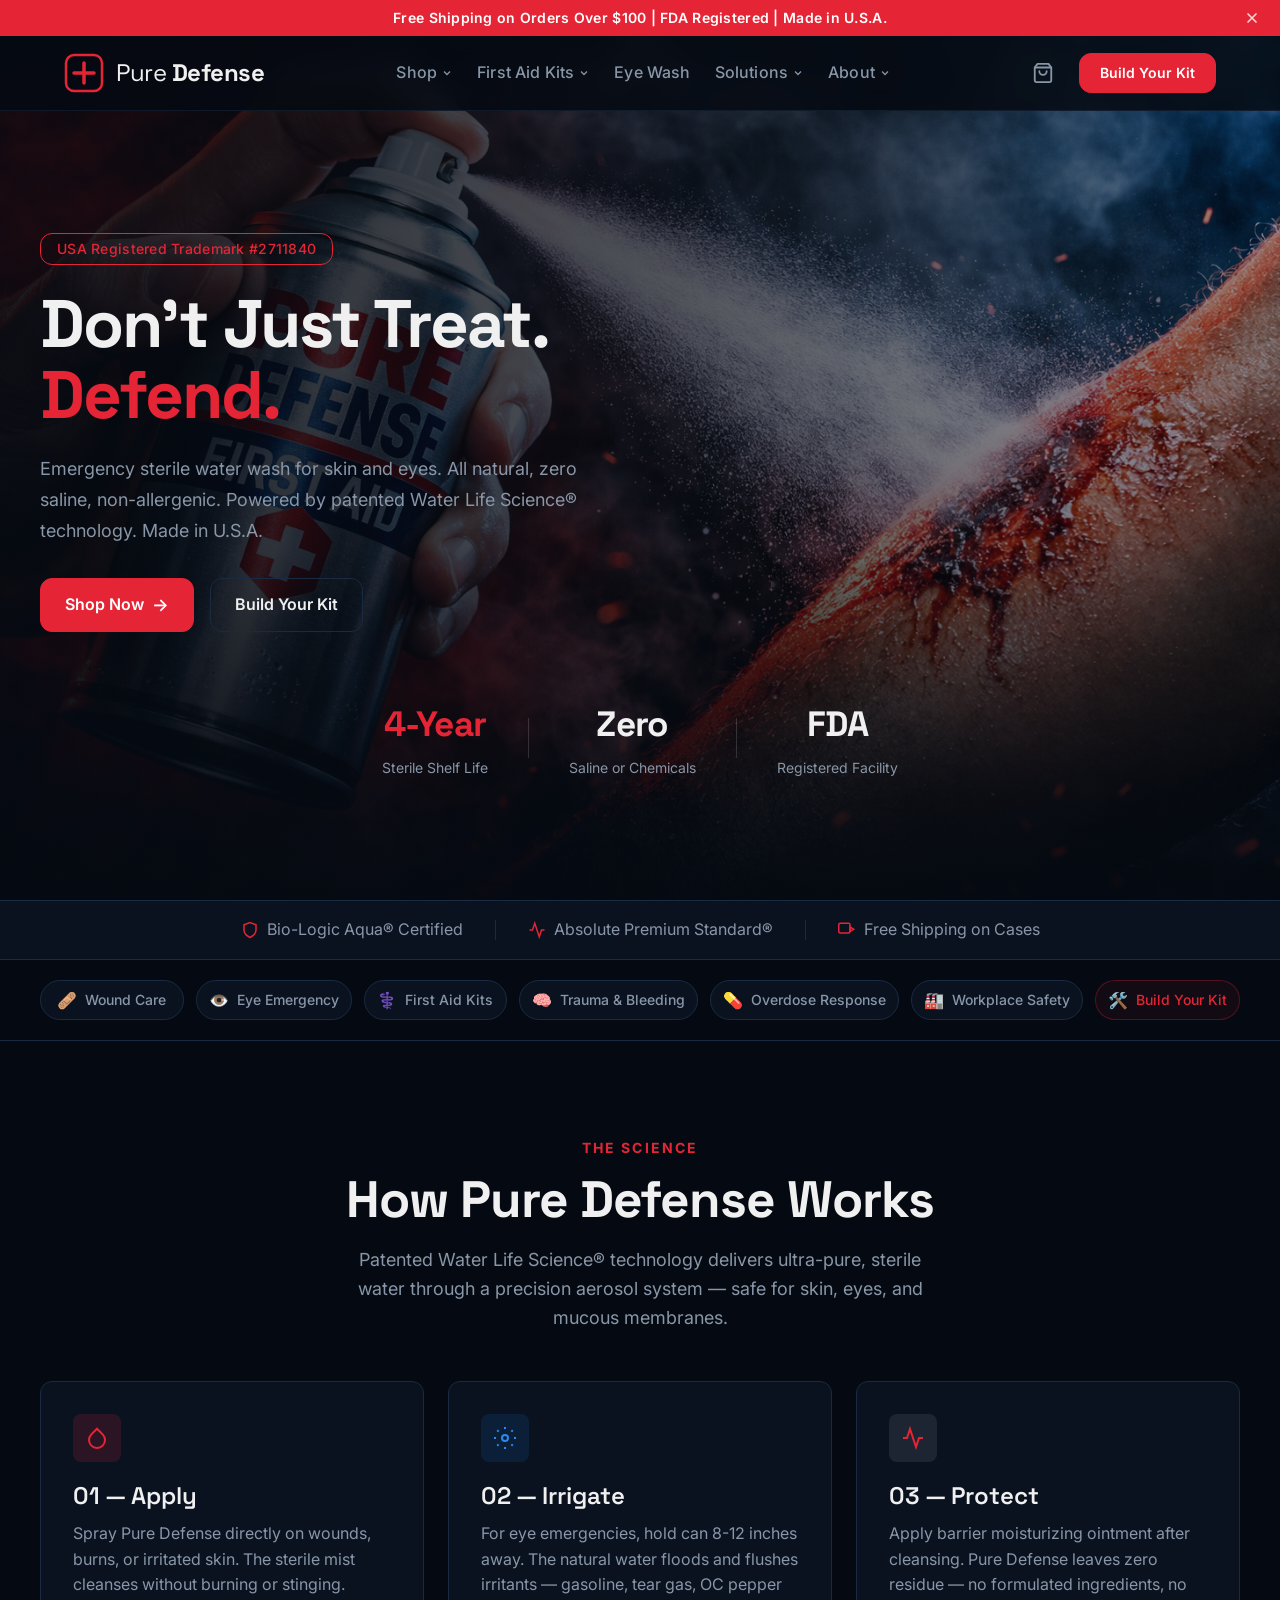
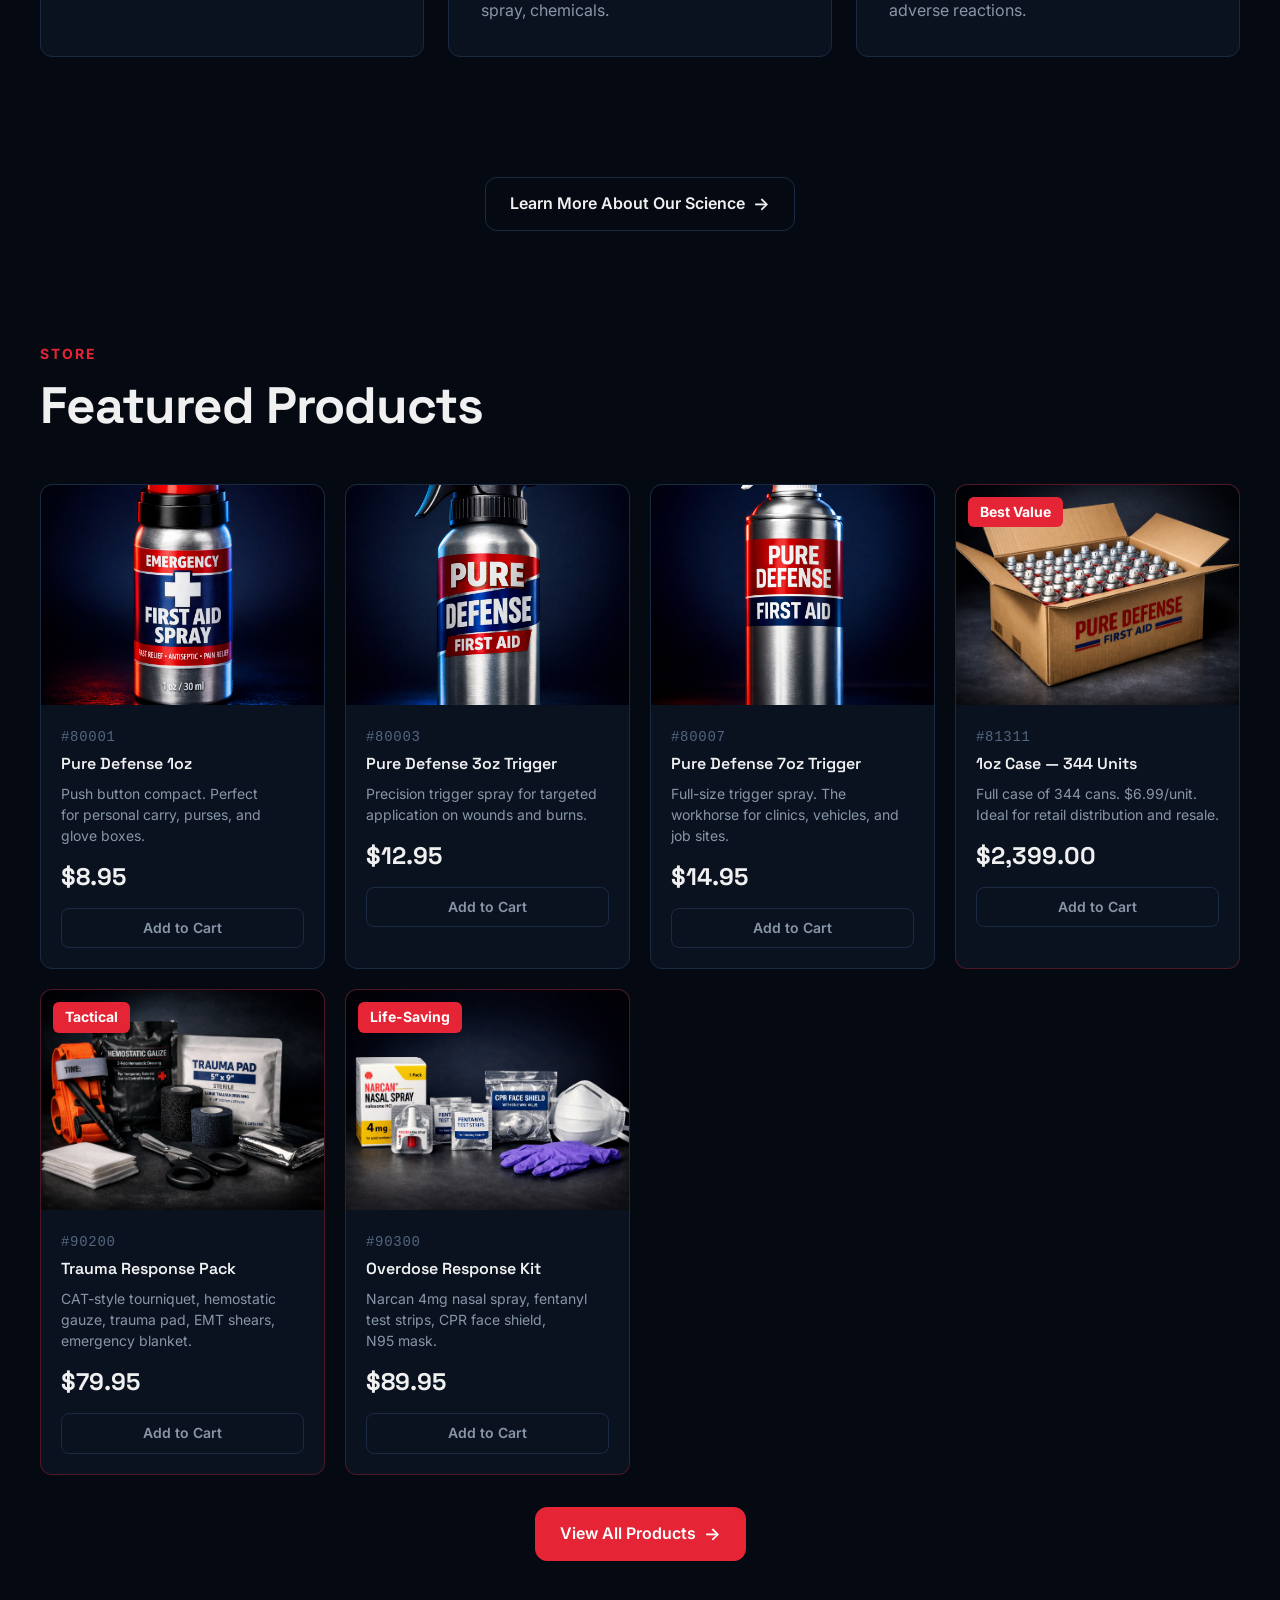
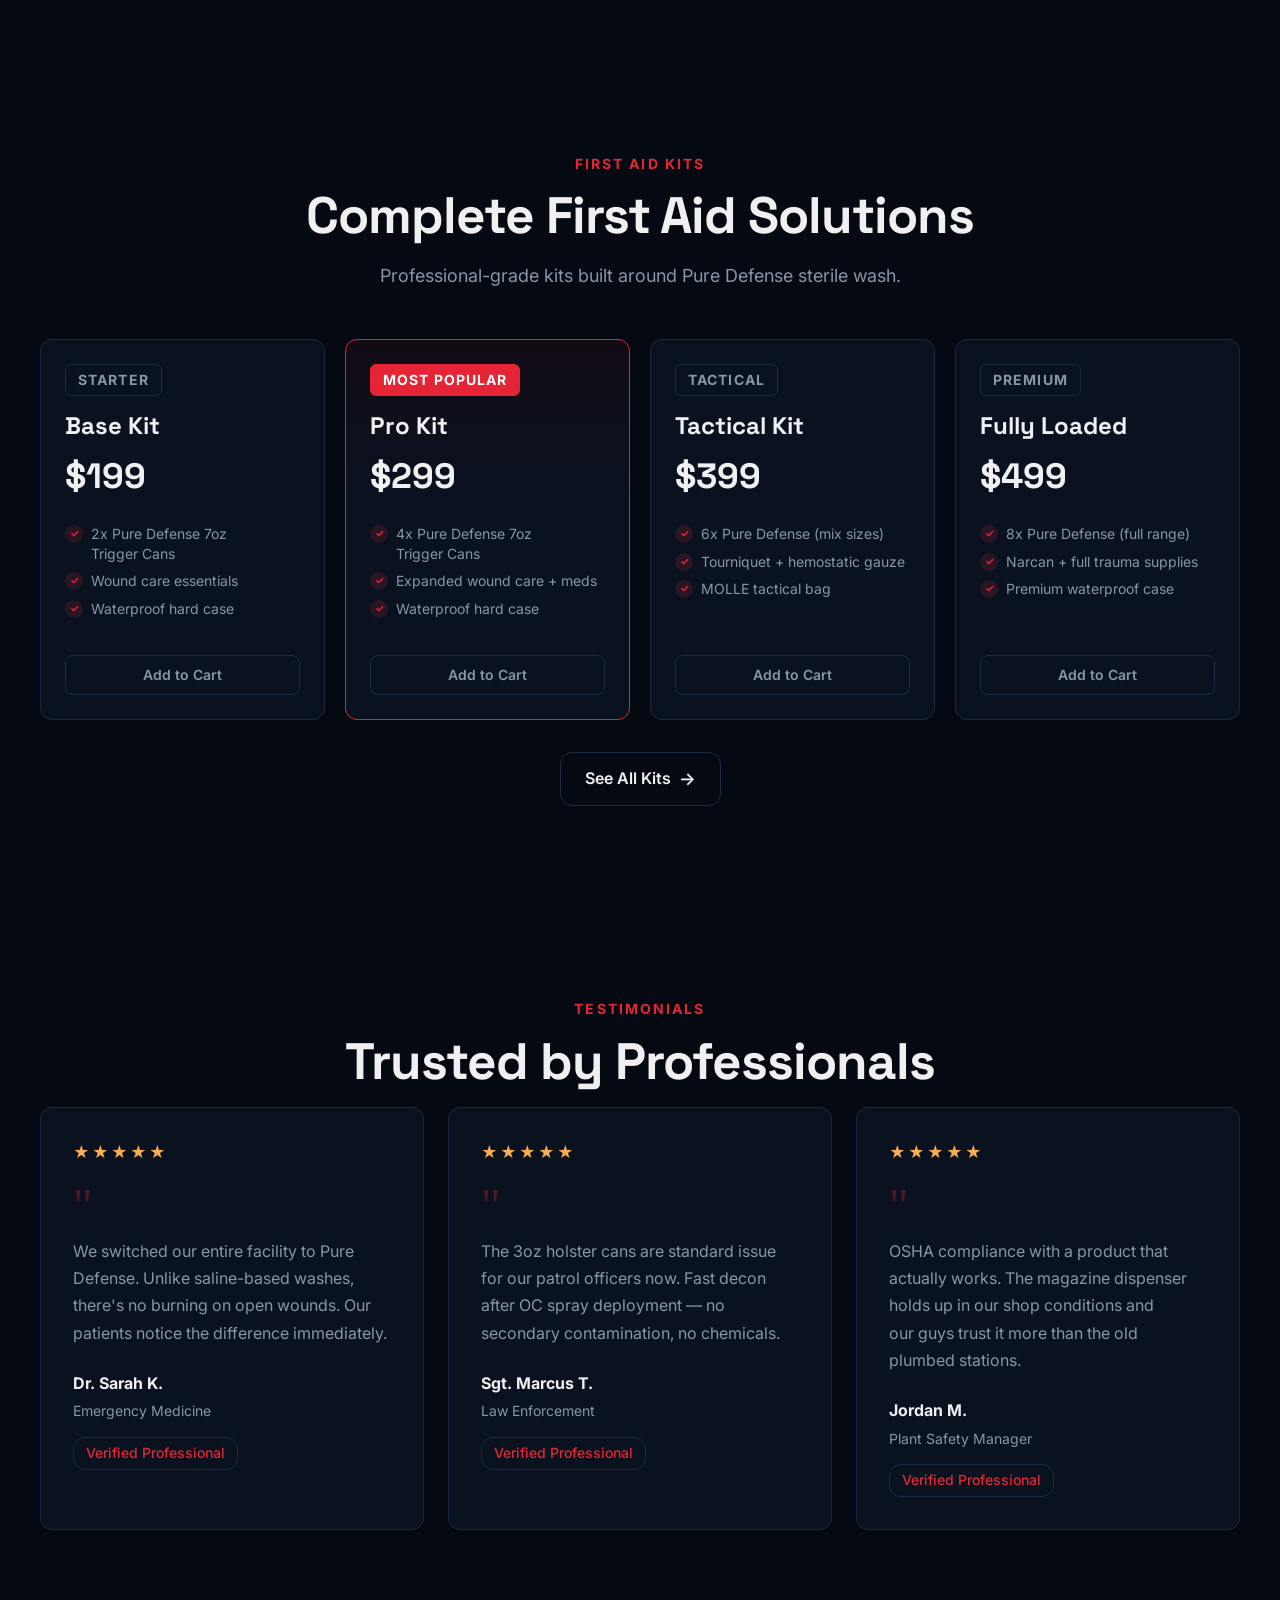
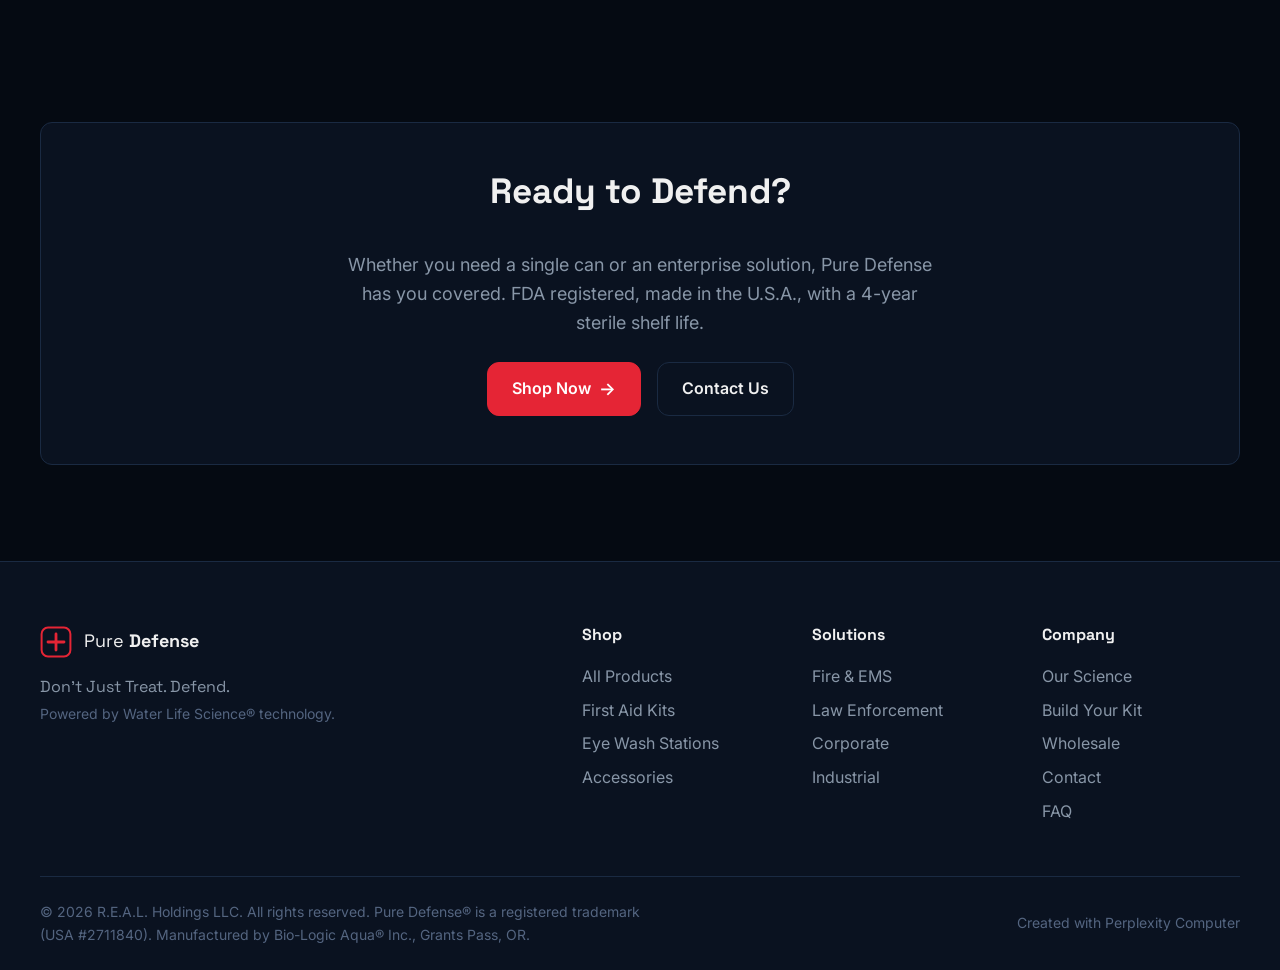
==== commit 01c6d72a: "Add 5 dedicated B2B segment pages + update all links sitewide New pages (each with use cases, recomm" ====
--- a/index.html
+++ b/index.html
@@ -25,8 +25,9 @@
 <link href="https://fonts.googleapis.com/css2?family=Inter:wght@300;400;500;600;700;800&family=Space+Grotesk:wght@400;500;600;700&display=swap" rel="stylesheet">
 <link rel="stylesheet" href="./base.css">
 <link rel="stylesheet" href="./style.css">
+
 </head>
-<body>
+<body data-page="home">
 
 <!-- ===== ANNOUNCEMENT BAR ===== -->
 <div class="announcement-bar" id="announcementBar">
@@ -41,7 +42,7 @@
 <!-- ===== NAVIGATION ===== -->
 <nav class="nav" id="nav">
   <div class="nav-inner">
-    <a href="#" class="nav-logo" aria-label="Pure Defense Home">
+    <a href="index.html" class="nav-logo" aria-label="Pure Defense Home">
       <svg class="logo-icon" viewBox="0 0 40 40" width="40" height="40" fill="none">
         <rect x="2" y="2" width="36" height="36" rx="8" stroke="#e52535" stroke-width="2.5"/>
         <path d="M20 10v20M10 20h20" stroke="#e52535" stroke-width="3.5" stroke-linecap="round"/>
@@ -57,83 +58,83 @@
           <div class="mega-dropdown-inner">
             <div class="mega-col">
               <h5 class="mega-col-title">Cans</h5>
-              <a href="#products" class="mega-item">
+              <a href="shop.html" class="mega-item">
                 <img src="./assets/img-1oz-can.png" alt="" class="mega-thumb" loading="lazy">
                 <div class="mega-item-info"><span class="mega-item-name">Pure Defense 1oz</span><span class="mega-item-price">$8.95</span></div>
               </a>
-              <a href="#products" class="mega-item">
+              <a href="shop.html" class="mega-item">
                 <img src="./assets/img-3oz-can.png" alt="" class="mega-thumb" loading="lazy">
                 <div class="mega-item-info"><span class="mega-item-name">Pure Defense 3oz</span><span class="mega-item-price">$12.95</span></div>
               </a>
-              <a href="#products" class="mega-item">
+              <a href="shop.html" class="mega-item">
                 <img src="./assets/img-7oz-can.png" alt="" class="mega-thumb" loading="lazy">
                 <div class="mega-item-info"><span class="mega-item-name">Pure Defense 7oz</span><span class="mega-item-price">$14.95</span></div>
               </a>
-              <a href="#products" class="mega-item">
+              <a href="shop.html" class="mega-item">
                 <img src="./assets/img-7oz-can.png" alt="" class="mega-thumb" loading="lazy">
                 <div class="mega-item-info"><span class="mega-item-name">Twin Pack</span><span class="mega-item-price">$24.95</span></div>
               </a>
             </div>
             <div class="mega-col">
               <h5 class="mega-col-title">Cases &amp; Bulk</h5>
-              <a href="#products" class="mega-item">
+              <a href="shop.html" class="mega-item">
                 <img src="./assets/img-bulk-case.png" alt="" class="mega-thumb" loading="lazy">
                 <div class="mega-item-info"><span class="mega-item-name">1oz Case (344)</span><span class="mega-item-price">$2,399</span></div>
               </a>
-              <a href="#products" class="mega-item">
+              <a href="shop.html" class="mega-item">
                 <img src="./assets/img-bulk-case.png" alt="" class="mega-thumb" loading="lazy">
                 <div class="mega-item-info"><span class="mega-item-name">3oz Case (144)</span><span class="mega-item-price">$1,499</span></div>
               </a>
-              <a href="#products" class="mega-item">
+              <a href="shop.html" class="mega-item">
                 <img src="./assets/img-bulk-case.png" alt="" class="mega-thumb" loading="lazy">
                 <div class="mega-item-info"><span class="mega-item-name">7oz Case (70)</span><span class="mega-item-price">$849</span></div>
               </a>
             </div>
             <div class="mega-col">
               <h5 class="mega-col-title">First Aid Supplies</h5>
-              <a href="#products" class="mega-item">
+              <a href="shop.html" class="mega-item">
                 <img src="./assets/img-supplies-pack.png" alt="" class="mega-thumb" loading="lazy">
                 <div class="mega-item-info"><span class="mega-item-name">Wound Care Refill</span><span class="mega-item-price">$29.95</span></div>
               </a>
-              <a href="#products" class="mega-item">
+              <a href="shop.html" class="mega-item">
                 <img src="./assets/img-trauma-kit.png" alt="" class="mega-thumb" loading="lazy">
                 <div class="mega-item-info"><span class="mega-item-name">Trauma Response Pack</span><span class="mega-item-price">$79.95</span></div>
               </a>
-              <a href="#products" class="mega-item">
+              <a href="shop.html" class="mega-item">
                 <img src="./assets/img-narcan-kit.png" alt="" class="mega-thumb" loading="lazy">
                 <div class="mega-item-info"><span class="mega-item-name">Overdose Response Kit</span><span class="mega-item-price">$89.95</span></div>
               </a>
-              <a href="#products" class="mega-item">
+              <a href="shop.html" class="mega-item">
                 <img src="./assets/img-med-pack.png" alt="" class="mega-thumb" loading="lazy">
                 <div class="mega-item-info"><span class="mega-item-name">OTC Medication Pack</span><span class="mega-item-price">$19.95</span></div>
               </a>
             </div>
             <div class="mega-col">
               <h5 class="mega-col-title">Accessories</h5>
-              <a href="#products" class="mega-item">
+              <a href="shop.html" class="mega-item">
                 <img src="./assets/img-dispenser.png" alt="" class="mega-thumb" loading="lazy">
                 <div class="mega-item-info"><span class="mega-item-name">Magazine Dispenser</span><span class="mega-item-price">$349.95</span></div>
               </a>
-              <a href="#products" class="mega-item">
+              <a href="shop.html" class="mega-item">
                 <img src="./assets/img-twin-station.png" alt="" class="mega-thumb" loading="lazy">
                 <div class="mega-item-info"><span class="mega-item-name">Twin Station</span><span class="mega-item-price">$59.95</span></div>
               </a>
-              <a href="#products" class="mega-item">
+              <a href="shop.html" class="mega-item">
                 <img src="./assets/img-wall-mount.png" alt="" class="mega-thumb" loading="lazy">
                 <div class="mega-item-info"><span class="mega-item-name">Wall Mount</span><span class="mega-item-price">$12.95</span></div>
               </a>
-              <a href="#products" class="mega-item">
+              <a href="shop.html" class="mega-item">
                 <img src="./assets/img-carry-bag.png" alt="" class="mega-thumb" loading="lazy">
                 <div class="mega-item-info"><span class="mega-item-name">Carry Bags</span><span class="mega-item-price">from $64.95</span></div>
               </a>
-              <a href="#products" class="mega-item">
+              <a href="shop.html" class="mega-item">
                 <img src="./assets/img-holster.png" alt="" class="mega-thumb" loading="lazy">
                 <div class="mega-item-info"><span class="mega-item-name">Belt Holster</span><span class="mega-item-price">$18.95</span></div>
               </a>
             </div>
           </div>
           <div class="mega-footer">
-            <a href="#products" class="mega-footer-link">View All Products <span class="arrow">→</span></a>
+            <a href="shop.html" class="mega-footer-link">View All Products <span class="arrow">→</span></a>
           </div>
         </div>
       </div>
@@ -143,26 +144,26 @@
         <button class="nav-link-btn" aria-expanded="false" aria-haspopup="true">First Aid Kits <svg class="dropdown-chevron" width="12" height="12" viewBox="0 0 24 24" fill="none" stroke="currentColor" stroke-width="2.5"><polyline points="6 9 12 15 18 9"/></svg></button>
         <div class="mega-dropdown mega-dropdown--kits" id="dropdownKits">
           <div class="mega-dropdown-inner mega-kits-grid">
-            <a href="#kits" class="mega-kit-card">
+            <a href="kits.html" class="mega-kit-card">
               <div class="mega-kit-img"><img src="./assets/img-first-aid-kit.png" alt="Base Kit" loading="lazy"></div>
               <h5 class="mega-kit-name">Base Kit</h5>
               <span class="mega-kit-price">$199</span>
               <span class="mega-kit-tag">Starter essentials</span>
             </a>
-            <a href="#kits" class="mega-kit-card mega-kit-card--featured">
+            <a href="kits.html" class="mega-kit-card mega-kit-card--featured">
               <span class="mega-kit-badge">Most Popular</span>
               <div class="mega-kit-img"><img src="./assets/img-first-aid-kit.png" alt="Pro Kit" loading="lazy"></div>
               <h5 class="mega-kit-name">Pro Kit</h5>
               <span class="mega-kit-price">$299</span>
               <span class="mega-kit-tag">Most popular</span>
             </a>
-            <a href="#kits" class="mega-kit-card">
+            <a href="kits.html" class="mega-kit-card">
               <div class="mega-kit-img"><img src="./assets/img-first-aid-kit.png" alt="Tactical Kit" loading="lazy"></div>
               <h5 class="mega-kit-name">Tactical Kit</h5>
               <span class="mega-kit-price">$399</span>
               <span class="mega-kit-tag">Tactical trauma</span>
             </a>
-            <a href="#kits" class="mega-kit-card">
+            <a href="kits.html" class="mega-kit-card">
               <div class="mega-kit-img"><img src="./assets/img-first-aid-kit.png" alt="Fully Loaded" loading="lazy"></div>
               <h5 class="mega-kit-name">Fully Loaded</h5>
               <span class="mega-kit-price">$499</span>
@@ -170,40 +171,40 @@
             </a>
           </div>
           <div class="mega-footer">
-            <a href="#configurator" class="mega-footer-link">Build Your Custom Kit <span class="arrow">→</span></a>
+            <a href="kits.html#configurator" class="mega-footer-link">Build Your Custom Kit <span class="arrow">→</span></a>
           </div>
         </div>
       </div>
 
       <!-- Eye Wash (simple link) -->
-      <a href="#eyewash" class="nav-link-single">Eye Wash</a>
+      <a href="eyewash.html" class="nav-link-single">Eye Wash</a>
 
       <!-- Solutions Dropdown -->
       <div class="nav-dropdown-parent" data-dropdown="solutions">
         <button class="nav-link-btn" aria-expanded="false" aria-haspopup="true">Solutions <svg class="dropdown-chevron" width="12" height="12" viewBox="0 0 24 24" fill="none" stroke="currentColor" stroke-width="2.5"><polyline points="6 9 12 15 18 9"/></svg></button>
         <div class="mega-dropdown mega-dropdown--solutions" id="dropdownSolutions">
           <div class="mega-dropdown-inner mega-solutions-grid">
-            <a href="#wholesale" class="mega-solution-card">
+            <a href="fire-ems.html" class="mega-solution-card">
               <div class="mega-solution-icon"><svg width="24" height="24" viewBox="0 0 24 24" fill="none" stroke="currentColor" stroke-width="2"><path d="M20.84 4.61a5.5 5.5 0 00-7.78 0L12 5.67l-1.06-1.06a5.5 5.5 0 00-7.78 7.78l1.06 1.06L12 21.23l7.78-7.78 1.06-1.06a5.5 5.5 0 000-7.78z"/></svg></div>
               <h5>Fire &amp; EMS</h5>
               <span>Apparatus kits &amp; carry bags</span>
             </a>
-            <a href="#wholesale" class="mega-solution-card">
+            <a href="law-enforcement.html" class="mega-solution-card">
               <div class="mega-solution-icon"><svg width="24" height="24" viewBox="0 0 24 24" fill="none" stroke="currentColor" stroke-width="2"><path d="M12 22s8-4 8-10V5l-8-3-8 3v7c0 6 8 10 8 10z"/></svg></div>
               <h5>Law Enforcement</h5>
               <span>Holsters &amp; vehicle mounts</span>
             </a>
-            <a href="#wholesale" class="mega-solution-card">
+            <a href="houses-of-worship.html" class="mega-solution-card">
               <div class="mega-solution-icon"><svg width="24" height="24" viewBox="0 0 24 24" fill="none" stroke="currentColor" stroke-width="2"><path d="M3 9l9-7 9 7v11a2 2 0 01-2 2H5a2 2 0 01-2-2z"/><polyline points="9 22 9 12 15 12 15 22"/></svg></div>
               <h5>Houses of Worship</h5>
               <span>Safety stations &amp; event kits</span>
             </a>
-            <a href="#wholesale" class="mega-solution-card">
+            <a href="corporate.html" class="mega-solution-card">
               <div class="mega-solution-icon"><svg width="24" height="24" viewBox="0 0 24 24" fill="none" stroke="currentColor" stroke-width="2"><rect x="2" y="3" width="20" height="14" rx="2"/><path d="M8 21h8M12 17v4"/></svg></div>
               <h5>Corporate &amp; Office</h5>
               <span>OSHA compliance packages</span>
             </a>
-            <a href="#wholesale" class="mega-solution-card">
+            <a href="industrial.html" class="mega-solution-card">
               <div class="mega-solution-icon"><svg width="24" height="24" viewBox="0 0 24 24" fill="none" stroke="currentColor" stroke-width="2"><rect x="2" y="7" width="20" height="15" rx="2"/><path d="M16 7V5a4 4 0 00-8 0v2"/></svg></div>
               <h5>Industrial</h5>
               <span>Eye wash &amp; chemical exposure</span>
@@ -218,13 +219,13 @@
         <div class="mega-dropdown mega-dropdown--about" id="dropdownAbout">
           <div class="mega-dropdown-inner mega-about-grid">
             <div class="mega-about-col">
-              <a href="#science" class="mega-about-link">Our Science</a>
-              <a href="#science" class="mega-about-link">How It Works</a>
-              <a href="#faq" class="mega-about-link">FAQ</a>
+              <a href="about.html" class="mega-about-link">Our Science</a>
+              <a href="about.html" class="mega-about-link">How It Works</a>
+              <a href="faq.html" class="mega-about-link">FAQ</a>
             </div>
             <div class="mega-about-col">
-              <a href="#contact" class="mega-about-link">Contact</a>
-              <a href="#wholesale" class="mega-about-link">Wholesale Info</a>
+              <a href="contact.html" class="mega-about-link">Contact</a>
+              <a href="solutions.html" class="mega-about-link">Wholesale Info</a>
             </div>
           </div>
         </div>
@@ -236,7 +237,7 @@
         <svg width="22" height="22" viewBox="0 0 24 24" fill="none" stroke="currentColor" stroke-width="2" stroke-linecap="round" stroke-linejoin="round"><path d="M6 2L3 6v14a2 2 0 002 2h14a2 2 0 002-2V6l-3-4z"/><line x1="3" y1="6" x2="21" y2="6"/><path d="M16 10a4 4 0 01-8 0"/></svg>
         <span class="cart-badge" id="cartBadge"></span>
       </button>
-      <a href="#configurator" class="btn btn-primary btn-sm nav-cta-btn">Build Your Kit</a>
+      <a href="kits.html#configurator" class="btn btn-primary btn-sm nav-cta-btn">Build Your Kit</a>
       <button class="mobile-menu-btn" id="mobileMenuBtn" aria-label="Toggle menu">
         <svg width="24" height="24" viewBox="0 0 24 24" fill="none" stroke="currentColor" stroke-width="2" stroke-linecap="round"><path d="M3 12h18M3 6h18M3 18h18"/></svg>
       </button>
@@ -259,66 +260,66 @@
         <button class="mobile-accordion-toggle" aria-expanded="false">Shop <svg width="16" height="16" viewBox="0 0 24 24" fill="none" stroke="currentColor" stroke-width="2.5"><polyline points="6 9 12 15 18 9"/></svg></button>
         <div class="mobile-accordion-panel">
           <h6 class="mobile-acc-heading">Cans</h6>
-          <a href="#products" class="mobile-mega-item"><img src="./assets/img-1oz-can.png" alt="" class="mobile-mega-thumb"><span>Pure Defense 1oz — $8.95</span></a>
-          <a href="#products" class="mobile-mega-item"><img src="./assets/img-3oz-can.png" alt="" class="mobile-mega-thumb"><span>Pure Defense 3oz — $12.95</span></a>
-          <a href="#products" class="mobile-mega-item"><img src="./assets/img-7oz-can.png" alt="" class="mobile-mega-thumb"><span>Pure Defense 7oz — $14.95</span></a>
-          <a href="#products" class="mobile-mega-item"><img src="./assets/img-7oz-can.png" alt="" class="mobile-mega-thumb"><span>Twin Pack — $24.95</span></a>
+          <a href="shop.html" class="mobile-mega-item"><img src="./assets/img-1oz-can.png" alt="" class="mobile-mega-thumb"><span>Pure Defense 1oz — $8.95</span></a>
+          <a href="shop.html" class="mobile-mega-item"><img src="./assets/img-3oz-can.png" alt="" class="mobile-mega-thumb"><span>Pure Defense 3oz — $12.95</span></a>
+          <a href="shop.html" class="mobile-mega-item"><img src="./assets/img-7oz-can.png" alt="" class="mobile-mega-thumb"><span>Pure Defense 7oz — $14.95</span></a>
+          <a href="shop.html" class="mobile-mega-item"><img src="./assets/img-7oz-can.png" alt="" class="mobile-mega-thumb"><span>Twin Pack — $24.95</span></a>
           <h6 class="mobile-acc-heading">Cases &amp; Bulk</h6>
-          <a href="#products" class="mobile-mega-item"><img src="./assets/img-bulk-case.png" alt="" class="mobile-mega-thumb"><span>1oz Case (344) — $2,399</span></a>
-          <a href="#products" class="mobile-mega-item"><img src="./assets/img-bulk-case.png" alt="" class="mobile-mega-thumb"><span>3oz Case (144) — $1,499</span></a>
-          <a href="#products" class="mobile-mega-item"><img src="./assets/img-bulk-case.png" alt="" class="mobile-mega-thumb"><span>7oz Case (70) — $849</span></a>
+          <a href="shop.html" class="mobile-mega-item"><img src="./assets/img-bulk-case.png" alt="" class="mobile-mega-thumb"><span>1oz Case (344) — $2,399</span></a>
+          <a href="shop.html" class="mobile-mega-item"><img src="./assets/img-bulk-case.png" alt="" class="mobile-mega-thumb"><span>3oz Case (144) — $1,499</span></a>
+          <a href="shop.html" class="mobile-mega-item"><img src="./assets/img-bulk-case.png" alt="" class="mobile-mega-thumb"><span>7oz Case (70) — $849</span></a>
           <h6 class="mobile-acc-heading">First Aid Supplies</h6>
-          <a href="#products" class="mobile-mega-item"><img src="./assets/img-supplies-pack.png" alt="" class="mobile-mega-thumb"><span>Wound Care Refill — $29.95</span></a>
-          <a href="#products" class="mobile-mega-item"><img src="./assets/img-trauma-kit.png" alt="" class="mobile-mega-thumb"><span>Trauma Response — $79.95</span></a>
-          <a href="#products" class="mobile-mega-item"><img src="./assets/img-narcan-kit.png" alt="" class="mobile-mega-thumb"><span>Overdose Response Kit — $89.95</span></a>
-          <a href="#products" class="mobile-mega-item"><img src="./assets/img-med-pack.png" alt="" class="mobile-mega-thumb"><span>OTC Medication Pack — $19.95</span></a>
+          <a href="shop.html" class="mobile-mega-item"><img src="./assets/img-supplies-pack.png" alt="" class="mobile-mega-thumb"><span>Wound Care Refill — $29.95</span></a>
+          <a href="shop.html" class="mobile-mega-item"><img src="./assets/img-trauma-kit.png" alt="" class="mobile-mega-thumb"><span>Trauma Response — $79.95</span></a>
+          <a href="shop.html" class="mobile-mega-item"><img src="./assets/img-narcan-kit.png" alt="" class="mobile-mega-thumb"><span>Overdose Response Kit — $89.95</span></a>
+          <a href="shop.html" class="mobile-mega-item"><img src="./assets/img-med-pack.png" alt="" class="mobile-mega-thumb"><span>OTC Medication Pack — $19.95</span></a>
           <h6 class="mobile-acc-heading">Accessories</h6>
-          <a href="#products" class="mobile-mega-item"><img src="./assets/img-dispenser.png" alt="" class="mobile-mega-thumb"><span>Magazine Dispenser — $349.95</span></a>
-          <a href="#products" class="mobile-mega-item"><img src="./assets/img-twin-station.png" alt="" class="mobile-mega-thumb"><span>Twin Station — $59.95</span></a>
-          <a href="#products" class="mobile-mega-item"><img src="./assets/img-wall-mount.png" alt="" class="mobile-mega-thumb"><span>Wall Mount — $12.95</span></a>
-          <a href="#products" class="mobile-mega-item"><img src="./assets/img-carry-bag.png" alt="" class="mobile-mega-thumb"><span>Carry Bags — from $64.95</span></a>
-          <a href="#products" class="mobile-mega-item"><img src="./assets/img-holster.png" alt="" class="mobile-mega-thumb"><span>Belt Holster — $18.95</span></a>
-          <a href="#products" class="mobile-mega-viewall">View All Products →</a>
+          <a href="shop.html" class="mobile-mega-item"><img src="./assets/img-dispenser.png" alt="" class="mobile-mega-thumb"><span>Magazine Dispenser — $349.95</span></a>
+          <a href="shop.html" class="mobile-mega-item"><img src="./assets/img-twin-station.png" alt="" class="mobile-mega-thumb"><span>Twin Station — $59.95</span></a>
+          <a href="shop.html" class="mobile-mega-item"><img src="./assets/img-wall-mount.png" alt="" class="mobile-mega-thumb"><span>Wall Mount — $12.95</span></a>
+          <a href="shop.html" class="mobile-mega-item"><img src="./assets/img-carry-bag.png" alt="" class="mobile-mega-thumb"><span>Carry Bags — from $64.95</span></a>
+          <a href="shop.html" class="mobile-mega-item"><img src="./assets/img-holster.png" alt="" class="mobile-mega-thumb"><span>Belt Holster — $18.95</span></a>
+          <a href="shop.html" class="mobile-mega-viewall">View All Products →</a>
         </div>
       </div>
       <!-- First Aid Kits Accordion -->
       <div class="mobile-accordion">
         <button class="mobile-accordion-toggle" aria-expanded="false">First Aid Kits <svg width="16" height="16" viewBox="0 0 24 24" fill="none" stroke="currentColor" stroke-width="2.5"><polyline points="6 9 12 15 18 9"/></svg></button>
         <div class="mobile-accordion-panel">
-          <a href="#kits" class="mobile-mega-item"><img src="./assets/img-first-aid-kit.png" alt="" class="mobile-mega-thumb"><span>Base Kit — $199</span></a>
-          <a href="#kits" class="mobile-mega-item"><img src="./assets/img-first-aid-kit.png" alt="" class="mobile-mega-thumb"><span>Pro Kit — $299</span></a>
-          <a href="#kits" class="mobile-mega-item"><img src="./assets/img-first-aid-kit.png" alt="" class="mobile-mega-thumb"><span>Tactical Kit — $399</span></a>
-          <a href="#kits" class="mobile-mega-item"><img src="./assets/img-first-aid-kit.png" alt="" class="mobile-mega-thumb"><span>Fully Loaded — $499</span></a>
-          <a href="#configurator" class="mobile-mega-viewall">Build Your Custom Kit →</a>
+          <a href="kits.html" class="mobile-mega-item"><img src="./assets/img-first-aid-kit.png" alt="" class="mobile-mega-thumb"><span>Base Kit — $199</span></a>
+          <a href="kits.html" class="mobile-mega-item"><img src="./assets/img-first-aid-kit.png" alt="" class="mobile-mega-thumb"><span>Pro Kit — $299</span></a>
+          <a href="kits.html" class="mobile-mega-item"><img src="./assets/img-first-aid-kit.png" alt="" class="mobile-mega-thumb"><span>Tactical Kit — $399</span></a>
+          <a href="kits.html" class="mobile-mega-item"><img src="./assets/img-first-aid-kit.png" alt="" class="mobile-mega-thumb"><span>Fully Loaded — $499</span></a>
+          <a href="kits.html#configurator" class="mobile-mega-viewall">Build Your Custom Kit →</a>
         </div>
       </div>
       <!-- Eye Wash -->
-      <a href="#eyewash" class="mobile-menu-link">Eye Wash</a>
+      <a href="eyewash.html" class="mobile-menu-link">Eye Wash</a>
       <!-- Solutions Accordion -->
       <div class="mobile-accordion">
         <button class="mobile-accordion-toggle" aria-expanded="false">Solutions <svg width="16" height="16" viewBox="0 0 24 24" fill="none" stroke="currentColor" stroke-width="2.5"><polyline points="6 9 12 15 18 9"/></svg></button>
         <div class="mobile-accordion-panel">
-          <a href="#wholesale" class="mobile-mega-item"><span>Fire &amp; EMS</span></a>
-          <a href="#wholesale" class="mobile-mega-item"><span>Law Enforcement</span></a>
-          <a href="#wholesale" class="mobile-mega-item"><span>Houses of Worship</span></a>
-          <a href="#wholesale" class="mobile-mega-item"><span>Corporate &amp; Office</span></a>
-          <a href="#wholesale" class="mobile-mega-item"><span>Industrial</span></a>
+          <a href="fire-ems.html" class="mobile-mega-item"><span>Fire &amp; EMS</span></a>
+          <a href="law-enforcement.html" class="mobile-mega-item"><span>Law Enforcement</span></a>
+          <a href="houses-of-worship.html" class="mobile-mega-item"><span>Houses of Worship</span></a>
+          <a href="corporate.html" class="mobile-mega-item"><span>Corporate &amp; Office</span></a>
+          <a href="industrial.html" class="mobile-mega-item"><span>Industrial</span></a>
         </div>
       </div>
       <!-- About Accordion -->
       <div class="mobile-accordion">
         <button class="mobile-accordion-toggle" aria-expanded="false">About <svg width="16" height="16" viewBox="0 0 24 24" fill="none" stroke="currentColor" stroke-width="2.5"><polyline points="6 9 12 15 18 9"/></svg></button>
         <div class="mobile-accordion-panel">
-          <a href="#science" class="mobile-mega-item"><span>Our Science</span></a>
-          <a href="#science" class="mobile-mega-item"><span>How It Works</span></a>
-          <a href="#faq" class="mobile-mega-item"><span>FAQ</span></a>
-          <a href="#contact" class="mobile-mega-item"><span>Contact</span></a>
-          <a href="#wholesale" class="mobile-mega-item"><span>Wholesale Info</span></a>
+          <a href="about.html" class="mobile-mega-item"><span>Our Science</span></a>
+          <a href="about.html" class="mobile-mega-item"><span>How It Works</span></a>
+          <a href="faq.html" class="mobile-mega-item"><span>FAQ</span></a>
+          <a href="contact.html" class="mobile-mega-item"><span>Contact</span></a>
+          <a href="solutions.html" class="mobile-mega-item"><span>Wholesale Info</span></a>
         </div>
       </div>
     </div>
     <div class="mobile-menu-footer">
-      <a href="#configurator" class="btn btn-primary btn-full">Build Your Kit</a>
+      <a href="kits.html#configurator" class="btn btn-primary btn-full">Build Your Kit</a>
     </div>
   </div>
 </div>
@@ -335,8 +336,8 @@
       <h1>Don't Just Treat.<br><span class="accent">Defend.</span></h1>
       <p class="hero-sub">Emergency sterile water wash for skin and eyes. All natural, zero saline, non-allergenic. Powered by patented Water Life Science® technology. Made in U.S.A.</p>
       <div class="hero-ctas">
-        <a href="#products" class="btn btn-primary">Shop Now <span class="arrow">→</span></a>
-        <a href="#configurator" class="btn btn-ghost">Build Your Kit</a>
+        <a href="shop.html" class="btn btn-primary">Shop Now <span class="arrow">→</span></a>
+        <a href="kits.html#configurator" class="btn btn-ghost">Build Your Kit</a>
       </div>
     </div>
   </div>
@@ -381,31 +382,31 @@
 <!-- ===== SHOP BY NEED ===== -->
 <div class="shop-by-need" id="shopByNeed">
   <div class="shop-by-need-inner">
-    <a href="#products" class="need-card">
+    <a href="shop.html" class="need-card">
       <span class="need-icon">🩹</span>
       <span class="need-label">Wound Care</span>
     </a>
-    <a href="#eyewash" class="need-card">
+    <a href="eyewash.html" class="need-card">
       <span class="need-icon">👁️</span>
       <span class="need-label">Eye Emergency</span>
     </a>
-    <a href="#kits" class="need-card">
+    <a href="kits.html" class="need-card">
       <span class="need-icon">⚕️</span>
       <span class="need-label">First Aid Kits</span>
     </a>
-    <a href="#products" class="need-card">
+    <a href="shop.html" class="need-card">
       <span class="need-icon">🧠</span>
       <span class="need-label">Trauma &amp; Bleeding</span>
     </a>
-    <a href="#products" class="need-card">
+    <a href="shop.html" class="need-card">
       <span class="need-icon">💊</span>
       <span class="need-label">Overdose Response</span>
     </a>
-    <a href="#wholesale" class="need-card">
+    <a href="solutions.html" class="need-card">
       <span class="need-icon">🏭</span>
       <span class="need-label">Workplace Safety</span>
     </a>
-    <a href="#configurator" class="need-card need-card--accent">
+    <a href="kits.html#configurator" class="need-card need-card--accent">
       <span class="need-icon">🛠️</span>
       <span class="need-label">Build Your Kit</span>
     </a>
@@ -443,94 +444,22 @@
     </div>
   </div>
 </section>
-
-<!-- ===== COMPARISON ===== -->
-<section class="section">
-  <div class="section-inner">
-    <div class="comparison-card">
-      <h2 class="comparison-title">Pure Defense vs. Standard Wound Wash</h2>
-      <div class="comparison-grid">
-        <div class="compare-col win">
-          <h4 class="compare-heading accent-text">PURE DEFENSE</h4>
-          <ul class="compare-list">
-            <li><span class="check">✓</span> 100% natural sterile water</li>
-            <li><span class="check">✓</span> Safe for eyes and mucous membranes</li>
-            <li><span class="check">✓</span> Zero burning or stinging</li>
-            <li><span class="check">✓</span> 4-year sterile shelf life</li>
-            <li><span class="check">✓</span> No saline, no chemicals</li>
-          </ul>
-        </div>
-        <div class="compare-col lose">
-          <h4 class="compare-heading muted-text">TYPICAL WOUND WASH</h4>
-          <ul class="compare-list">
-            <li><span class="empty">○</span> Saline-based solution</li>
-            <li><span class="empty">○</span> Not recommended for eyes</li>
-            <li><span class="empty">○</span> May cause burning or irritation</li>
-            <li><span class="empty">○</span> Shorter shelf life</li>
-            <li><span class="empty">○</span> Contains formulated ingredients</li>
-          </ul>
-        </div>
-      </div>
-    </div>
-  </div>
-</section>
-
-<!-- ===== APPLICATIONS ===== -->
-<section class="section" id="applications">
-  <div class="section-inner">
-    <span class="section-label">APPLICATIONS</span>
-    <h2 class="section-title">Built for Every Emergency</h2>
-    <p class="section-sub">From first responders to industrial safety — Pure Defense is the all-purpose sterile wash trusted by professionals.</p>
-    <div class="grid-4">
-      <div class="card">
-        <div class="card-icon red-bg">
-          <svg width="24" height="24" viewBox="0 0 24 24" fill="none" stroke="#fff" stroke-width="2"><path d="M20.84 4.61a5.5 5.5 0 00-7.78 0L12 5.67l-1.06-1.06a5.5 5.5 0 00-7.78 7.78l1.06 1.06L12 21.23l7.78-7.78 1.06-1.06a5.5 5.5 0 000-7.78z"/></svg>
-        </div>
-        <h3>First Aid</h3>
-        <p>Wound cleansing, burn treatment, skin irritation relief. Safe for all skin types.</p>
-      </div>
-      <div class="card">
-        <div class="card-icon blue-bg">
-          <svg width="24" height="24" viewBox="0 0 24 24" fill="none" stroke="#fff" stroke-width="2"><circle cx="12" cy="12" r="3"/><path d="M2 12c2.5-4.5 6-7 10-7s7.5 2.5 10 7c-2.5 4.5-6 7-10 7s-7.5-2.5-10-7z"/></svg>
-        </div>
-        <h3>Eye Emergency</h3>
-        <p>Emergency eye irrigant for chemical splash, debris, tear gas, and OC pepper spray exposure.</p>
-      </div>
-      <div class="card">
-        <div class="card-icon dark-bg">
-          <svg width="24" height="24" viewBox="0 0 24 24" fill="none" stroke="#e52535" stroke-width="2"><rect x="2" y="7" width="20" height="15" rx="2"/><path d="M16 7V5a4 4 0 00-8 0v2"/></svg>
-        </div>
-        <h3>Law Enforcement</h3>
-        <p>Decontamination wash for pepper spray and chemical agents. Issued to officers and tactical units.</p>
-      </div>
-      <div class="card">
-        <div class="card-icon white-bg">
-          <svg width="24" height="24" viewBox="0 0 24 24" fill="none" stroke="#e52535" stroke-width="2"><path d="M3 9l9-7 9 7v11a2 2 0 01-2 2H5a2 2 0 01-2-2z"/><polyline points="9 22 9 12 15 12 15 22"/></svg>
-        </div>
-        <h3>Industrial Safety</h3>
-        <p>OSHA-compliant eye wash stations, truck mounts, and carry bags for job site readiness.</p>
-      </div>
-    </div>
-  </div>
-</section>
-
-<!-- ===== STORE / PRODUCTS ===== -->
+<div style="text-align:center; margin-top: var(--space-6); padding-bottom: var(--space-4);">
+  <a href="about.html" class="btn btn-ghost">Learn More About Our Science <span class="arrow">→</span></a>
+</div>
+
+<!-- ===== FEATURED PRODUCTS ===== -->
 <section class="section" id="products">
   <div class="section-inner">
     <div class="section-header-row">
       <div>
         <span class="section-label">STORE</span>
-        <h2 class="section-title">Product Catalog</h2>
-      </div>
-    </div>
-
-    <!-- Category: Units -->
-    <h3 class="category-title">Individual Units</h3>
+        <h2 class="section-title">Featured Products</h2>
+      </div>
+    </div>
     <div class="product-grid">
       <div class="product-card" data-product-id="80001">
-        <div class="product-img-wrap">
-          <img src="./assets/img-1oz-can.png" alt="Pure Defense 1oz" loading="lazy">
-        </div>
+        <div class="product-img-wrap"><img src="./assets/img-1oz-can.png" alt="Pure Defense 1oz" loading="lazy"></div>
         <div class="product-info">
           <span class="product-sku">#80001</span>
           <h4 class="product-name">Pure Defense 1oz</h4>
@@ -540,9 +469,7 @@
         </div>
       </div>
       <div class="product-card" data-product-id="80003">
-        <div class="product-img-wrap">
-          <img src="./assets/img-3oz-can.png" alt="Pure Defense 3oz Trigger" loading="lazy">
-        </div>
+        <div class="product-img-wrap"><img src="./assets/img-3oz-can.png" alt="Pure Defense 3oz Trigger" loading="lazy"></div>
         <div class="product-info">
           <span class="product-sku">#80003</span>
           <h4 class="product-name">Pure Defense 3oz Trigger</h4>
@@ -551,22 +478,8 @@
           <button class="btn-add-cart" data-product-id="80003">Add to Cart</button>
         </div>
       </div>
-      <div class="product-card" data-product-id="80033">
-        <div class="product-img-wrap">
-          <img src="./assets/img-3oz-can.png" alt="Pure Defense 3oz Push Button" loading="lazy">
-        </div>
-        <div class="product-info">
-          <span class="product-sku">#80033</span>
-          <h4 class="product-name">Pure Defense 3oz Push Button</h4>
-          <p class="product-desc">Push-button aerosol for quick, even coverage. Ideal for first aid kits.</p>
-          <div class="product-price">$12.95</div>
-          <button class="btn-add-cart" data-product-id="80033">Add to Cart</button>
-        </div>
-      </div>
       <div class="product-card" data-product-id="80007">
-        <div class="product-img-wrap">
-          <img src="./assets/img-7oz-can.png" alt="Pure Defense 7oz Trigger" loading="lazy">
-        </div>
+        <div class="product-img-wrap"><img src="./assets/img-7oz-can.png" alt="Pure Defense 7oz Trigger" loading="lazy"></div>
         <div class="product-info">
           <span class="product-sku">#80007</span>
           <h4 class="product-name">Pure Defense 7oz Trigger</h4>
@@ -575,16 +488,9 @@
           <button class="btn-add-cart" data-product-id="80007">Add to Cart</button>
         </div>
       </div>
-    </div>
-
-    <!-- Category: Cases -->
-    <h3 class="category-title">Bulk Cases</h3>
-    <div class="product-grid">
       <div class="product-card featured" data-product-id="81311">
         <span class="product-badge">Best Value</span>
-        <div class="product-img-wrap">
-          <img src="./assets/img-bulk-case.png" alt="Pure Defense 1oz Case" loading="lazy">
-        </div>
+        <div class="product-img-wrap"><img src="./assets/img-bulk-case.png" alt="1oz Case" loading="lazy"></div>
         <div class="product-info">
           <span class="product-sku">#81311</span>
           <h4 class="product-name">1oz Case — 344 Units</h4>
@@ -593,565 +499,89 @@
           <button class="btn-add-cart" data-product-id="81311">Add to Cart</button>
         </div>
       </div>
-      <div class="product-card" data-product-id="83144">
-        <div class="product-img-wrap">
-          <img src="./assets/img-bulk-case.png" alt="Pure Defense 3oz Case" loading="lazy">
-        </div>
-        <div class="product-info">
-          <span class="product-sku">#83144</span>
-          <h4 class="product-name">3oz Trigger Case — 144 Units</h4>
-          <p class="product-desc">$10.41/unit. Stock clinics, job sites, or retail locations.</p>
-          <div class="product-price">$1,499.00</div>
-          <button class="btn-add-cart" data-product-id="83144">Add to Cart</button>
-        </div>
-      </div>
-      <div class="product-card" data-product-id="87070">
-        <div class="product-img-wrap">
-          <img src="./assets/img-bulk-case.png" alt="Pure Defense 7oz Case" loading="lazy">
-        </div>
-        <div class="product-info">
-          <span class="product-sku">#87070</span>
-          <h4 class="product-name">7oz Trigger Case — 70 Units</h4>
-          <p class="product-desc">$12.13/unit. The standard case for professional and institutional buyers.</p>
-          <div class="product-price">$849.00</div>
-          <button class="btn-add-cart" data-product-id="87070">Add to Cart</button>
-        </div>
-      </div>
-      <div class="product-card" data-product-id="80207">
-        <div class="product-img-wrap">
-          <img src="./assets/img-7oz-can.png" alt="Pure Defense 7oz Twin Pack" loading="lazy">
-        </div>
-        <div class="product-info">
-          <span class="product-sku">#80207</span>
-          <h4 class="product-name">7oz Twin Pack</h4>
-          <p class="product-desc">Two 7oz trigger cans packaged together for grab-and-go convenience.</p>
-          <div class="product-price">$24.95</div>
-          <button class="btn-add-cart" data-product-id="80207">Add to Cart</button>
-        </div>
-      </div>
-    </div>
-
-    <!-- Category: Dispensers & Stations -->
-    <h3 class="category-title">Dispensers &amp; Stations</h3>
-    <div class="product-grid">
-      <div class="product-card featured" data-product-id="2110">
-        <span class="product-badge">OSHA Ready</span>
-        <div class="product-img-wrap">
-          <img src="./assets/img-dispenser.png" alt="Eye Wash Magazine Dispenser" loading="lazy">
-        </div>
-        <div class="product-info">
-          <span class="product-sku">#2110</span>
-          <h4 class="product-name">Eye Wash Magazine Dispenser</h4>
-          <p class="product-desc">Wall-mounted magazine dispenser. Holds multiple 7oz cans for high-traffic areas.</p>
-          <div class="product-price">$349.95</div>
-          <button class="btn-add-cart" data-product-id="2110">Add to Cart</button>
-        </div>
-      </div>
-      <div class="product-card" data-product-id="87079">
-        <div class="product-img-wrap">
-          <img src="./assets/img-twin-station.png" alt="Twin 7oz Station with Mirror" loading="lazy">
-        </div>
-        <div class="product-info">
-          <span class="product-sku">#87079</span>
-          <h4 class="product-name">Twin 7oz Station w/ Mirror</h4>
-          <p class="product-desc">Screw-mount twin station with built-in mirror for self-administered eye irrigation.</p>
-          <div class="product-price">$59.95</div>
-          <button class="btn-add-cart" data-product-id="87079">Add to Cart</button>
-        </div>
-      </div>
-      <div class="product-card" data-product-id="87085">
-        <div class="product-img-wrap">
-          <img src="./assets/img-twin-station.png" alt="Twin 7oz Station Adhesive" loading="lazy">
-        </div>
-        <div class="product-info">
-          <span class="product-sku">#87085</span>
-          <h4 class="product-name">Twin 7oz Station — Adhesive</h4>
-          <p class="product-desc">Adhesive tape mount. No drilling required. Same twin-can + mirror setup.</p>
-          <div class="product-price">$59.95</div>
-          <button class="btn-add-cart" data-product-id="87085">Add to Cart</button>
-        </div>
-      </div>
-      <div class="product-card" data-product-id="87086">
-        <div class="product-img-wrap">
-          <img src="./assets/img-wall-mount.png" alt="Truck Wall Mount" loading="lazy">
-        </div>
-        <div class="product-info">
-          <span class="product-sku">#87086</span>
-          <h4 class="product-name">Truck / Wall Mount</h4>
-          <p class="product-desc">Holds one 7oz can. Mount in vehicles, workshops, or near machinery.</p>
-          <div class="product-price">$12.95</div>
-          <button class="btn-add-cart" data-product-id="87086">Add to Cart</button>
-        </div>
-      </div>
-    </div>
-
-    <!-- Category: Carry Systems -->
-    <h3 class="category-title">Carry Bags &amp; Holsters</h3>
-    <div class="product-grid">
-      <div class="product-card" data-product-id="2098">
-        <div class="product-img-wrap">
-          <img src="./assets/img-carry-bag.png" alt="12-Pack Carry Bag" loading="lazy">
-        </div>
-        <div class="product-info">
-          <span class="product-sku">#2098</span>
-          <h4 class="product-name">12-Pack Carry Bag</h4>
-          <p class="product-desc">Holds 12 x 7oz cans. Durable carry bag for field medics and first responders. Cans sold separately.</p>
-          <div class="product-price">$64.95</div>
-          <button class="btn-add-cart" data-product-id="2098">Add to Cart</button>
-        </div>
-      </div>
-      <div class="product-card" data-product-id="2097">
-        <div class="product-img-wrap">
-          <img src="./assets/img-carry-bag.png" alt="15-Pack Carry Bag" loading="lazy">
-        </div>
-        <div class="product-info">
-          <span class="product-sku">#2097</span>
-          <h4 class="product-name">15-Pack Carry Bag</h4>
-          <p class="product-desc">Holds 15 x 7oz cans. Extra capacity for teams and mass casualty kits. Cans sold separately.</p>
-          <div class="product-price">$74.95</div>
-          <button class="btn-add-cart" data-product-id="2097">Add to Cart</button>
-        </div>
-      </div>
-      <div class="product-card" data-product-id="01095">
-        <div class="product-img-wrap">
-          <img src="./assets/img-holster.png" alt="3oz Belt Holster" loading="lazy">
-        </div>
-        <div class="product-info">
-          <span class="product-sku">#01095</span>
-          <h4 class="product-name">3oz Belt Holster</h4>
-          <p class="product-desc">Black holster for 3oz cans. Clips to duty belts, tactical vests, or tool belts.</p>
-          <div class="product-price">$18.95</div>
-          <button class="btn-add-cart" data-product-id="01095">Add to Cart</button>
-        </div>
-      </div>
-    </div>
-
-    <!-- Category: First Aid Supplies -->
-    <h3 class="category-title">First Aid Supplies</h3>
-    <div class="product-grid">
-      <div class="product-card featured" data-product-id="90100">
-        <span class="product-badge">Essential</span>
-        <div class="product-img-wrap">
-          <img src="./assets/img-supplies-pack.png" alt="Wound Care Refill Pack" loading="lazy">
-        </div>
-        <div class="product-info">
-          <span class="product-sku">#90100</span>
-          <h4 class="product-name">Wound Care Refill Pack</h4>
-          <p class="product-desc">Antiseptic wipes (10), antibiotic ointment (6), hydrocortisone cream (4), assorted bandages (20), butterfly closures (6), alcohol prep pads (10), nitrile gloves (4 pair).</p>
-          <div class="product-price">$29.95</div>
-          <button class="btn-add-cart" data-product-id="90100">Add to Cart</button>
-        </div>
-      </div>
       <div class="product-card featured" data-product-id="90200">
         <span class="product-badge">Tactical</span>
-        <div class="product-img-wrap">
-          <img src="./assets/img-trauma-kit.png" alt="Trauma Response Pack" loading="lazy">
-        </div>
+        <div class="product-img-wrap"><img src="./assets/img-trauma-kit.png" alt="Trauma Response Pack" loading="lazy"></div>
         <div class="product-info">
           <span class="product-sku">#90200</span>
           <h4 class="product-name">Trauma Response Pack</h4>
-          <p class="product-desc">CAT-style tourniquet, hemostatic gauze, trauma pad 5x9", cohesive wrap (2), sterile gauze pads (8), EMT shears, emergency blanket.</p>
+          <p class="product-desc">CAT-style tourniquet, hemostatic gauze, trauma pad, EMT shears, emergency blanket.</p>
           <div class="product-price">$79.95</div>
           <button class="btn-add-cart" data-product-id="90200">Add to Cart</button>
         </div>
       </div>
       <div class="product-card featured" data-product-id="90300">
         <span class="product-badge">Life-Saving</span>
-        <div class="product-img-wrap">
-          <img src="./assets/img-narcan-kit.png" alt="Overdose Response Kit" loading="lazy">
-        </div>
+        <div class="product-img-wrap"><img src="./assets/img-narcan-kit.png" alt="Overdose Response Kit" loading="lazy"></div>
         <div class="product-info">
           <span class="product-sku">#90300</span>
           <h4 class="product-name">Overdose Response Kit</h4>
-          <p class="product-desc">Narcan 4mg nasal spray, fentanyl test strips (2), CPR face shield, N95 mask, ASTM D6978 nitrile gloves (2 pair), penlight, instruction card.</p>
+          <p class="product-desc">Narcan 4mg nasal spray, fentanyl test strips, CPR face shield, N95 mask.</p>
           <div class="product-price">$89.95</div>
           <button class="btn-add-cart" data-product-id="90300">Add to Cart</button>
         </div>
       </div>
-      <div class="product-card" data-product-id="90400">
-        <div class="product-img-wrap">
-          <img src="./assets/img-med-pack.png" alt="OTC Medication Pack" loading="lazy">
-        </div>
-        <div class="product-info">
-          <span class="product-sku">#90400</span>
-          <h4 class="product-name">OTC Medication Pack</h4>
-          <p class="product-desc">Ibuprofen (4), acetaminophen (4), aspirin (4), Benadryl (4), hydrocortisone packets (4). Individual dose foil packets for kit restocking.</p>
-          <div class="product-price">$19.95</div>
-          <button class="btn-add-cart" data-product-id="90400">Add to Cart</button>
-        </div>
-      </div>
+    </div>
+    <div style="text-align:center; margin-top: var(--space-8);">
+      <a href="shop.html" class="btn btn-primary">View All Products <span class="arrow">→</span></a>
     </div>
   </div>
 </section>
 
-<!-- ===== FIRST AID KITS ===== -->
+<!-- ===== FEATURED KITS ===== -->
 <section class="section" id="kits">
   <div class="section-inner">
     <span class="section-label">FIRST AID KITS</span>
     <h2 class="section-title">Complete First Aid Solutions</h2>
-    <p class="section-sub">Professional-grade kits built around Pure Defense sterile wash. Every kit includes the essentials — from basic wound care to tactical trauma response.</p>
-    
-    <div class="kits-hero-img">
-      <img src="./assets/img-first-aid-kit.png" alt="Pure Defense First Aid Kits" loading="lazy">
-    </div>
-
+    <p class="section-sub">Professional-grade kits built around Pure Defense sterile wash.</p>
     <div class="kits-grid">
-      <!-- Base Kit -->
       <div class="kit-card" data-product-id="KIT-BASE">
         <span class="kit-badge">STARTER</span>
         <h3 class="kit-name">Base Kit</h3>
         <div class="kit-price">$199</div>
         <ul class="kit-contents">
           <li><span class="check">✓</span> 2x Pure Defense 7oz Trigger Cans</li>
-          <li><span class="check">✓</span> Barrier Ointment (A&amp;D) packets</li>
-          <li><span class="check">✓</span> Antibiotic ointment packets (3)</li>
-          <li><span class="check">✓</span> Antiseptic BZK wipes (4)</li>
-          <li><span class="check">✓</span> Gauze pads 2x2 &amp; 4x4</li>
-          <li><span class="check">✓</span> Adhesive bandages assorted (10)</li>
-          <li><span class="check">✓</span> Butterfly closure strips (3)</li>
-          <li><span class="check">✓</span> Alcohol prep pads (4)</li>
-          <li><span class="check">✓</span> Nitrile gloves (2 pair)</li>
-          <li><span class="check">✓</span> Instant cold pack</li>
-          <li><span class="check">✓</span> Ibuprofen &amp; Benadryl packets</li>
-          <li><span class="check">✓</span> Emergency instruction card</li>
+          <li><span class="check">✓</span> Wound care essentials</li>
           <li><span class="check">✓</span> Waterproof hard case</li>
         </ul>
         <button class="btn btn-ghost btn-full btn-add-cart" data-product-id="KIT-BASE">Add to Cart</button>
       </div>
-
-      <!-- Pro Kit -->
       <div class="kit-card kit-featured" data-product-id="KIT-PRO">
         <span class="kit-badge kit-badge-featured">MOST POPULAR</span>
         <h3 class="kit-name">Pro Kit</h3>
         <div class="kit-price">$299</div>
         <ul class="kit-contents">
           <li><span class="check">✓</span> 4x Pure Defense 7oz Trigger Cans</li>
-          <li><span class="check">✓</span> Barrier Ointment (A&amp;D) packets</li>
-          <li><span class="check">✓</span> Antibiotic ointment packets (6)</li>
-          <li><span class="check">✓</span> Hydrocortisone 1% cream packets (4)</li>
-          <li><span class="check">✓</span> Antiseptic BZK wipes (8)</li>
-          <li><span class="check">✓</span> Burnshield dressings (2x4")</li>
-          <li><span class="check">✓</span> Gauze pads 2x2, 4x4 &amp; rolls</li>
-          <li><span class="check">✓</span> Cohesive self-adhesive wrap (2")</li>
-          <li><span class="check">✓</span> Trauma pad 5x9"</li>
-          <li><span class="check">✓</span> Adhesive bandages assorted (20)</li>
-          <li><span class="check">✓</span> Butterfly closure strips (6)</li>
-          <li><span class="check">✓</span> Alcohol prep pads (8)</li>
-          <li><span class="check">✓</span> Nitrile gloves (4 pair)</li>
-          <li><span class="check">✓</span> Instant cold pack</li>
-          <li><span class="check">✓</span> Ibuprofen, acetaminophen &amp; Benadryl</li>
-          <li><span class="check">✓</span> N95 mask &amp; CPR face shield</li>
-          <li><span class="check">✓</span> Whistle &amp; safety pins</li>
-          <li><span class="check">✓</span> Emergency instruction card</li>
+          <li><span class="check">✓</span> Expanded wound care + meds</li>
           <li><span class="check">✓</span> Waterproof hard case</li>
         </ul>
         <button class="btn btn-primary btn-full btn-add-cart" data-product-id="KIT-PRO">Add to Cart</button>
       </div>
-
-      <!-- Tactical Kit -->
       <div class="kit-card" data-product-id="KIT-TAC">
         <span class="kit-badge">TACTICAL</span>
         <h3 class="kit-name">Tactical Kit</h3>
         <div class="kit-price">$399</div>
         <ul class="kit-contents">
-          <li><span class="check">✓</span> 6x Pure Defense (mix 7oz &amp; 3oz)</li>
-          <li><span class="check">✓</span> Barrier Ointment (A&amp;D) packets</li>
-          <li><span class="check">✓</span> Antibiotic ointment packets (6)</li>
-          <li><span class="check">✓</span> Hydrocortisone 1% cream packets (4)</li>
-          <li><span class="check">✓</span> Antiseptic BZK wipes (10)</li>
-          <li><span class="check">✓</span> Burnshield dressings (4x4")</li>
-          <li><span class="check">✓</span> Full gauze, bandage &amp; wrap set</li>
-          <li><span class="check">✓</span> Trauma pad 5x9" (x2)</li>
-          <li><span class="check">✓</span> Butterfly closures &amp; bandages (30)</li>
-          <li><span class="check">✓</span> CAT-style tourniquet</li>
-          <li><span class="check">✓</span> Hemostatic gauze</li>
-          <li><span class="check">✓</span> ASTM D6978 nitrile gloves (6 pair)</li>
-          <li><span class="check">✓</span> Cold packs (x2)</li>
-          <li><span class="check">✓</span> Full OTC med pack (ibuprofen, acetaminophen, aspirin, Benadryl)</li>
-          <li><span class="check">✓</span> N95 mask &amp; CPR face shield</li>
-          <li><span class="check">✓</span> EMT shears, tweezers &amp; penlight</li>
-          <li><span class="check">✓</span> Whistle &amp; safety pins</li>
-          <li><span class="check">✓</span> Emergency blanket</li>
-          <li><span class="check">✓</span> Emergency instruction card</li>
-          <li><span class="check">✓</span> Poison Control sticker</li>
-          <li><span class="check">✓</span> MOLLE-compatible tactical bag</li>
+          <li><span class="check">✓</span> 6x Pure Defense (mix sizes)</li>
+          <li><span class="check">✓</span> Tourniquet + hemostatic gauze</li>
+          <li><span class="check">✓</span> MOLLE tactical bag</li>
         </ul>
         <button class="btn btn-ghost btn-full btn-add-cart" data-product-id="KIT-TAC">Add to Cart</button>
       </div>
-
-      <!-- Fully Loaded Kit -->
       <div class="kit-card" data-product-id="KIT-FULL">
         <span class="kit-badge">PREMIUM</span>
-        <h3 class="kit-name">Fully Loaded Kit</h3>
+        <h3 class="kit-name">Fully Loaded</h3>
         <div class="kit-price">$499</div>
         <ul class="kit-contents">
-          <li><span class="check">✓</span> 8x Pure Defense (full size range)</li>
-          <li><span class="check">✓</span> Barrier Ointment (A&amp;D) packets</li>
-          <li><span class="check">✓</span> Antibiotic ointment packets (10)</li>
-          <li><span class="check">✓</span> Hydrocortisone 1% cream packets (6)</li>
-          <li><span class="check">✓</span> Antiseptic BZK wipes (20)</li>
-          <li><span class="check">✓</span> Burnshield dressings (assorted)</li>
-          <li><span class="check">✓</span> Complete gauze, bandage &amp; wrap set</li>
-          <li><span class="check">✓</span> Trauma pads 5x9" (x3)</li>
-          <li><span class="check">✓</span> Butterfly closures &amp; bandages (40+)</li>
-          <li><span class="check">✓</span> CAT-style tourniquet</li>
-          <li><span class="check">✓</span> Hemostatic gauze</li>
-          <li><span class="check">✓</span> Narcan 4mg nasal spray</li>
-          <li><span class="check">✓</span> Fentanyl test strips (2)</li>
-          <li><span class="check">✓</span> ASTM D6978 nitrile gloves (10 pair)</li>
-          <li><span class="check">✓</span> Sterile saline pods</li>
-          <li><span class="check">✓</span> Cold packs (x4)</li>
-          <li><span class="check">✓</span> Full OTC med pack (ibuprofen, acetaminophen, aspirin, Benadryl)</li>
-          <li><span class="check">✓</span> N95 mask &amp; CPR face shield</li>
-          <li><span class="check">✓</span> EMT shears, tweezers &amp; penlight</li>
-          <li><span class="check">✓</span> SAM splint</li>
-          <li><span class="check">✓</span> Emergency blanket</li>
-          <li><span class="check">✓</span> Whistle &amp; safety pins</li>
-          <li><span class="check">✓</span> Emergency instruction card</li>
-          <li><span class="check">✓</span> Poison Control sticker</li>
-          <li><span class="check">✓</span> Premium waterproof hard case</li>
+          <li><span class="check">✓</span> 8x Pure Defense (full range)</li>
+          <li><span class="check">✓</span> Narcan + full trauma supplies</li>
+          <li><span class="check">✓</span> Premium waterproof case</li>
         </ul>
         <button class="btn btn-ghost btn-full btn-add-cart" data-product-id="KIT-FULL">Add to Cart</button>
       </div>
     </div>
-  </div>
-</section>
-
-<!-- ===== KIT CONFIGURATOR ===== -->
-<section class="section" id="configurator">
-  <div class="section-inner">
-    <span class="section-label">KIT BUILDER</span>
-    <h2 class="section-title">Build Your Custom Kit</h2>
-    <p class="section-sub">Select components step by step. Start with a base and add what you need.</p>
-
-    <div class="stepper">
-      <div class="stepper-step">
-        <div class="stepper-number">1</div>
-        <div class="stepper-content">
-          <h4>Choose Your Cans</h4>
-          <p>Select size and quantity of Pure Defense cans (1oz, 3oz, 7oz)</p>
-        </div>
-      </div>
-      <div class="stepper-connector"></div>
-      <div class="stepper-step">
-        <div class="stepper-number">2</div>
-        <div class="stepper-content">
-          <h4>Add Wound Care</h4>
-          <p>Bandages, gauze, butterfly closures, trauma pads, cohesive wrap, Burnshield</p>
-        </div>
-      </div>
-      <div class="stepper-connector"></div>
-      <div class="stepper-step">
-        <div class="stepper-number">3</div>
-        <div class="stepper-content">
-          <h4>Add Barrier &amp; Antiseptic</h4>
-          <p>A&amp;D ointment, antibiotic ointment, hydrocortisone, antiseptic wipes, alcohol pads</p>
-        </div>
-      </div>
-      <div class="stepper-connector"></div>
-      <div class="stepper-step">
-        <div class="stepper-number">4</div>
-        <div class="stepper-content">
-          <h4>Add Medications &amp; Response</h4>
-          <p>Ibuprofen, acetaminophen, aspirin, Benadryl, Narcan, fentanyl test strips</p>
-        </div>
-      </div>
-      <div class="stepper-connector"></div>
-      <div class="stepper-step">
-        <div class="stepper-number">5</div>
-        <div class="stepper-content">
-          <h4>Add Tools &amp; Protection</h4>
-          <p>EMT shears, tourniquet, hemostatic gauze, N95 mask, CPR shield, gloves, penlight</p>
-        </div>
-      </div>
-      <div class="stepper-connector"></div>
-      <div class="stepper-step">
-        <div class="stepper-number">6</div>
-        <div class="stepper-content">
-          <h4>Choose Your Case</h4>
-          <p>Waterproof hard case, MOLLE tactical bag, or soft pouch</p>
-        </div>
-      </div>
-    </div>
-
-    <div class="configurator-cta">
-      <a href="#contact" class="btn btn-primary btn-lg">Contact Us to Build Your Kit</a>
-      <p class="configurator-note">Custom kits start at $149. Volume discounts available for 10+ kits.</p>
-    </div>
-  </div>
-</section>
-
-<!-- ===== EYE WASH STATIONS ===== -->
-<section class="section" id="eyewash">
-  <div class="section-inner">
-    <span class="section-label">EYE WASH STATIONS</span>
-    <h2 class="section-title">Eye Wash Compliance Made Simple</h2>
-    <p class="section-sub">From personal stations to full OSHA-compliant industrial systems. Pure Defense eye wash stations replace traditional plumbed solutions.</p>
-
-    <div class="eyewash-hero-row">
-      <div class="eyewash-hero-img">
-        <img src="./assets/img-eye-wash-station.png" alt="Pure Defense Eye Wash Station" loading="lazy">
-      </div>
-      <div class="eyewash-hero-img">
-        <img src="./assets/img-twin-station.png" alt="Pure Defense Twin Station" loading="lazy">
-      </div>
-    </div>
-
-    <div class="eyewash-grid">
-      <!-- Personal Station -->
-      <div class="eyewash-card" data-product-id="EWS-PERSONAL">
-        <h4 class="eyewash-name">Personal Station</h4>
-        <div class="eyewash-price">$149</div>
-        <ul class="eyewash-features">
-          <li>Single wall-mount bracket</li>
-          <li>1x Pure Defense 7oz can</li>
-        </ul>
-        <span class="eyewash-for">For: offices, small shops</span>
-        <button class="btn btn-ghost btn-full btn-sm btn-add-cart" data-product-id="EWS-PERSONAL">Add to Cart</button>
-      </div>
-
-      <!-- Twin Station -->
-      <div class="eyewash-card" data-product-id="EWS-TWIN">
-        <h4 class="eyewash-name">Twin Station</h4>
-        <div class="eyewash-price">$249</div>
-        <ul class="eyewash-features">
-          <li>Twin bracket with mirror</li>
-          <li>2x Pure Defense 7oz cans</li>
-        </ul>
-        <span class="eyewash-for">For: workshops, classrooms</span>
-        <button class="btn btn-ghost btn-full btn-sm btn-add-cart" data-product-id="EWS-TWIN">Add to Cart</button>
-      </div>
-
-      <!-- Magazine Dispenser -->
-      <div class="eyewash-card" data-product-id="EWS-MAG">
-        <h4 class="eyewash-name">Magazine Dispenser</h4>
-        <div class="eyewash-price">$749</div>
-        <ul class="eyewash-features">
-          <li>Wall-mounted magazine rack</li>
-          <li>Holds 6x Pure Defense 7oz cans</li>
-        </ul>
-        <span class="eyewash-for">For: manufacturing floors, labs</span>
-        <button class="btn btn-ghost btn-full btn-sm btn-add-cart" data-product-id="EWS-MAG">Add to Cart</button>
-      </div>
-
-      <!-- Industrial Station -->
-      <div class="eyewash-card eyewash-featured">
-        <h4 class="eyewash-name">Industrial Station</h4>
-        <div class="eyewash-price">$3,995</div>
-        <ul class="eyewash-features">
-          <li>Full cabinet with signage</li>
-          <li>12-can capacity with refill tracking</li>
-          <li>Eye wash instruction placard</li>
-        </ul>
-        <span class="eyewash-for">For: factories, chemical plants</span>
-        <a href="#contact" class="btn btn-primary btn-full btn-sm">Request Quote</a>
-      </div>
-
-      <!-- Enterprise System -->
-      <div class="eyewash-card">
-        <h4 class="eyewash-name">Enterprise System</h4>
-        <div class="eyewash-price">$12,500</div>
-        <ul class="eyewash-features">
-          <li>Multi-point installation</li>
-          <li>4 stations per package</li>
-          <li>Annual refill service included</li>
-          <li>OSHA compliance documentation</li>
-        </ul>
-        <span class="eyewash-for">For: large facilities, campuses</span>
-        <a href="#contact" class="btn btn-ghost btn-full btn-sm">Request Quote</a>
-      </div>
-    </div>
-  </div>
-</section>
-
-<!-- ===== WHOLESALE & B2B ===== -->
-<section class="section" id="wholesale">
-  <div class="section-inner">
-    <span class="section-label">BUSINESS &amp; INSTITUTIONAL</span>
-    <h2 class="section-title">Trusted by Organizations Nationwide</h2>
-    <p class="section-sub">Purpose-built solutions for every sector that demands reliable emergency first aid.</p>
-
-    <div class="grid-5">
-      <div class="card">
-        <div class="card-icon red-bg">
-          <svg width="24" height="24" viewBox="0 0 24 24" fill="none" stroke="#fff" stroke-width="2"><path d="M20.84 4.61a5.5 5.5 0 00-7.78 0L12 5.67l-1.06-1.06a5.5 5.5 0 00-7.78 7.78l1.06 1.06L12 21.23l7.78-7.78 1.06-1.06a5.5 5.5 0 000-7.78z"/></svg>
-        </div>
-        <h3>Fire &amp; EMS</h3>
-        <p>Apparatus-mounted cans, carry bags for medic units, mass casualty kits.</p>
-        <a href="#contact" class="card-link">Request Quote →</a>
-      </div>
-      <div class="card">
-        <div class="card-icon blue-bg">
-          <svg width="24" height="24" viewBox="0 0 24 24" fill="none" stroke="#fff" stroke-width="2"><path d="M12 22s8-4 8-10V5l-8-3-8 3v7c0 6 8 10 8 10z"/></svg>
-        </div>
-        <h3>Law Enforcement</h3>
-        <p>Duty belt holsters, patrol vehicle mounts, OC decontamination kits.</p>
-        <a href="#contact" class="card-link">Request Quote →</a>
-      </div>
-      <div class="card">
-        <div class="card-icon dark-bg">
-          <svg width="24" height="24" viewBox="0 0 24 24" fill="none" stroke="#e52535" stroke-width="2"><path d="M3 9l9-7 9 7v11a2 2 0 01-2 2H5a2 2 0 01-2-2z"/><polyline points="9 22 9 12 15 12 15 22"/></svg>
-        </div>
-        <h3>Houses of Worship</h3>
-        <p>First aid stations, security team kits, event safety packages.</p>
-        <a href="#contact" class="card-link">Request Quote →</a>
-      </div>
-      <div class="card">
-        <div class="card-icon white-bg">
-          <svg width="24" height="24" viewBox="0 0 24 24" fill="none" stroke="#e52535" stroke-width="2"><rect x="2" y="3" width="20" height="14" rx="2"/><path d="M8 21h8M12 17v4"/></svg>
-        </div>
-        <h3>Corporate &amp; Office</h3>
-        <p>Break room stations, OSHA compliance kits, employee wellness packages.</p>
-        <a href="#contact" class="card-link">Request Quote →</a>
-      </div>
-      <div class="card">
-        <div class="card-icon red-bg">
-          <svg width="24" height="24" viewBox="0 0 24 24" fill="none" stroke="#fff" stroke-width="2"><rect x="2" y="7" width="20" height="15" rx="2"/><path d="M16 7V5a4 4 0 00-8 0v2"/></svg>
-        </div>
-        <h3>Industrial &amp; Manufacturing</h3>
-        <p>Eye wash stations, chemical exposure kits, job site safety packages.</p>
-        <a href="#contact" class="card-link">Request Quote →</a>
-      </div>
-    </div>
-
-    <!-- Institutional Packages -->
-    <h3 class="category-title" style="margin-top: var(--space-16);">Institutional Packages</h3>
-    <div class="inst-grid">
-      <div class="inst-card">
-        <span class="inst-badge">STARTER</span>
-        <h4 class="inst-name">Starter Package</h4>
-        <div class="inst-price">$399</div>
-        <ul class="inst-features">
-          <li>10 cans</li>
-          <li>1 wall station</li>
-          <li>Training guide</li>
-        </ul>
-        <a href="#contact" class="btn btn-ghost btn-full btn-sm">Contact for Quote</a>
-      </div>
-      <div class="inst-card inst-featured">
-        <span class="inst-badge">PROFESSIONAL</span>
-        <h4 class="inst-name">Professional Package</h4>
-        <div class="inst-price">$1,495</div>
-        <ul class="inst-features">
-          <li>50 cans</li>
-          <li>3 stations</li>
-          <li>Carry bag</li>
-          <li>Training</li>
-        </ul>
-        <a href="#contact" class="btn btn-primary btn-full btn-sm">Contact for Quote</a>
-      </div>
-      <div class="inst-card">
-        <span class="inst-badge">ENTERPRISE</span>
-        <h4 class="inst-name">Enterprise Package</h4>
-        <div class="inst-price">$4,995</div>
-        <ul class="inst-features">
-          <li>200 cans</li>
-          <li>8 stations</li>
-          <li>2 carry bags</li>
-          <li>Annual service</li>
-        </ul>
-        <a href="#contact" class="btn btn-ghost btn-full btn-sm">Contact for Quote</a>
-      </div>
+    <div style="text-align:center; margin-top: var(--space-8);">
+      <a href="kits.html" class="btn btn-ghost">See All Kits <span class="arrow">→</span></a>
     </div>
   </div>
 </section>
@@ -1192,92 +622,20 @@
         </div>
         <span class="verified-badge">Verified Professional</span>
       </div>
-      <div class="review-card">
-        <div class="stars">★★★★★</div>
-        <span class="quote-mark">"</span>
-        <p>We equip every apparatus with Pure Defense. The sterile water works on burns, chemical exposure, and eye irrigation — one product for everything.</p>
-        <div class="reviewer">
-          <strong>Captain Rodriguez</strong>
-          <span>Fire Department</span>
-        </div>
-        <span class="verified-badge">Verified Professional</span>
-      </div>
-      <div class="review-card">
-        <div class="stars">★★★★★</div>
-        <span class="quote-mark">"</span>
-        <p>After our security assessment, we placed Pure Defense stations at every entrance. The 4-year shelf life means less maintenance and more peace of mind.</p>
-        <div class="reviewer">
-          <strong>Lisa M.</strong>
-          <span>Church Safety Director</span>
-        </div>
-        <span class="verified-badge">Verified Professional</span>
-      </div>
+      
     </div>
   </div>
 </section>
 
-<!-- ===== FAQ ===== -->
-<section class="section" id="faq">
+<!-- ===== CTA BANNER ===== -->
+<section class="section">
   <div class="section-inner">
-    <span class="section-label">FAQ</span>
-    <h2 class="section-title">Common Questions</h2>
-    <div class="faq-list">
-      <div class="faq-item">
-        <button class="faq-q" aria-expanded="false">What makes Pure Defense different from saline wound wash?<svg width="20" height="20" viewBox="0 0 24 24" fill="none" stroke="currentColor" stroke-width="2"><polyline points="6 9 12 15 18 9"/></svg></button>
-        <div class="faq-a"><p>Pure Defense is 100% natural sterile water — no saline, no formulated ingredients, no chemicals. It will not burn or sting on open wounds, in the eyes, or on mucous membranes. Standard wound washes contain saline and preservatives that can cause irritation.</p></div>
-      </div>
-      <div class="faq-item">
-        <button class="faq-q" aria-expanded="false">Can Pure Defense be used in the eyes?<svg width="20" height="20" viewBox="0 0 24 24" fill="none" stroke="currentColor" stroke-width="2"><polyline points="6 9 12 15 18 9"/></svg></button>
-        <div class="faq-a"><p>Yes. Pure Defense is safe for use as an emergency eye irrigant. Hold the can 8-12 inches from the face and aim water into and around the eye. Continue flushing until all irritants are removed. If solid particles remain, cover with a sterile pad and seek medical attention.</p></div>
-      </div>
-      <div class="faq-item">
-        <button class="faq-q" aria-expanded="false">What is the shelf life?<svg width="20" height="20" viewBox="0 0 24 24" fill="none" stroke="currentColor" stroke-width="2"><polyline points="6 9 12 15 18 9"/></svg></button>
-        <div class="faq-a"><p>Pure Defense has a 4-year sterile shelf life from the date of manufacture. The pressurized container maintains sterility throughout its entire shelf life without preservatives.</p></div>
-      </div>
-      <div class="faq-item">
-        <button class="faq-q" aria-expanded="false">Is Pure Defense FDA registered?<svg width="20" height="20" viewBox="0 0 24 24" fill="none" stroke="currentColor" stroke-width="2"><polyline points="6 9 12 15 18 9"/></svg></button>
-        <div class="faq-a"><p>Pure Defense is manufactured in an FDA-registered facility (Global Marketing/Licensing Bio-Logic Aqua® Inc.) in Grants Pass, Oregon with current FDA product and packaging facility registration and FDA product export license.</p></div>
-      </div>
-      <div class="faq-item">
-        <button class="faq-q" aria-expanded="false">What does Pure Defense treat?<svg width="20" height="20" viewBox="0 0 24 24" fill="none" stroke="currentColor" stroke-width="2"><polyline points="6 9 12 15 18 9"/></svg></button>
-        <div class="faq-a"><p>Pure Defense is used as a first aid skin wash (wound cleansing, burns, skin irritation) and emergency eye irrigant. It can lessen skin and eye irritation from gasoline, tear gas, OC pepper spray, and other chemicals. After cleansing, barrier moisturizing ointment may be applied.</p></div>
-      </div>
-      <div class="faq-item">
-        <button class="faq-q" aria-expanded="false">How do I place a wholesale order?<svg width="20" height="20" viewBox="0 0 24 24" fill="none" stroke="currentColor" stroke-width="2"><polyline points="6 9 12 15 18 9"/></svg></button>
-        <div class="faq-a"><p>Contact us through the form below or email directly. R.E.A.L. Holdings is the exclusive global distributor. We offer case pricing, recurring order agreements, and territory distribution arrangements for qualified partners.</p></div>
-      </div>
-    </div>
-  </div>
-</section>
-
-<!-- ===== CONTACT ===== -->
-<section class="section" id="contact">
-  <div class="section-inner">
-    <span class="section-label">CONTACT</span>
-    <h2 class="section-title">Get In Touch</h2>
-    <p class="section-sub">Ready to order, request samples, or discuss distribution? Reach out below.</p>
-    <div class="contact-card">
-      <form class="contact-form" id="contactForm" onsubmit="event.preventDefault(); document.getElementById('formSuccess').style.display='block'; this.reset();">
-        <div class="form-row">
-          <input type="text" placeholder="Your name" required>
-          <input type="email" placeholder="Email address" required>
-        </div>
-        <input type="text" placeholder="Subject">
-        <textarea placeholder="Your message..." rows="5" required></textarea>
-        <button type="submit" class="btn btn-primary btn-full">Send Message</button>
-        <div id="formSuccess" class="form-success" style="display:none;">Message sent. We'll respond within 24 hours.</div>
-      </form>
-      <div class="contact-people">
-        <div class="contact-person">
-          <strong>Jonathan Swistock, CEO</strong>
-          <span>R.E.A.L. Holdings LLC</span>
-          <a href="mailto:jswistock19@gmail.com">jswistock19@gmail.com</a>
-        </div>
-        <div class="contact-person">
-          <strong>R.E.A.L. Holdings LLC</strong>
-          <span>212 North 2nd Street, Suite 100</span>
-          <span>Richmond, KY 40475</span>
-        </div>
+    <div class="comparison-card" style="text-align:center;">
+      <h2 class="comparison-title">Ready to Defend?</h2>
+      <p style="color: var(--color-text-muted); max-width: 600px; margin: 0 auto var(--space-6);">Whether you need a single can or an enterprise solution, Pure Defense has you covered. FDA registered, made in the U.S.A., with a 4-year sterile shelf life.</p>
+      <div style="display: flex; gap: var(--space-4); justify-content: center; flex-wrap: wrap;">
+        <a href="shop.html" class="btn btn-primary">Shop Now <span class="arrow">→</span></a>
+        <a href="contact.html" class="btn btn-ghost">Contact Us</a>
       </div>
     </div>
   </div>
@@ -1300,25 +658,25 @@
     <div class="footer-links">
       <div class="footer-col">
         <h4>Shop</h4>
-        <a href="#products">All Products</a>
-        <a href="#kits">First Aid Kits</a>
-        <a href="#eyewash">Eye Wash Stations</a>
-        <a href="#products">Accessories</a>
+        <a href="shop.html">All Products</a>
+        <a href="kits.html">First Aid Kits</a>
+        <a href="eyewash.html">Eye Wash Stations</a>
+        <a href="shop.html">Accessories</a>
       </div>
       <div class="footer-col">
         <h4>Solutions</h4>
-        <a href="#wholesale">Fire &amp; EMS</a>
-        <a href="#wholesale">Law Enforcement</a>
-        <a href="#wholesale">Corporate</a>
-        <a href="#wholesale">Industrial</a>
+        <a href="fire-ems.html">Fire &amp; EMS</a>
+        <a href="law-enforcement.html">Law Enforcement</a>
+        <a href="corporate.html">Corporate</a>
+        <a href="industrial.html">Industrial</a>
       </div>
       <div class="footer-col">
         <h4>Company</h4>
-        <a href="#science">Our Science</a>
-        <a href="#configurator">Build Your Kit</a>
-        <a href="#wholesale">Wholesale</a>
-        <a href="#contact">Contact</a>
-        <a href="#faq">FAQ</a>
+        <a href="about.html">Our Science</a>
+        <a href="kits.html#configurator">Build Your Kit</a>
+        <a href="solutions.html">Wholesale</a>
+        <a href="contact.html">Contact</a>
+        <a href="faq.html">FAQ</a>
       </div>
     </div>
   </div>
@@ -1330,7 +688,7 @@
 
 <!-- ===== STICKY MOBILE CTA ===== -->
 <div class="sticky-cta" id="stickyCta">
-  <a href="#configurator" class="btn btn-primary btn-full">Build Your Kit</a>
+  <a href="kits.html#configurator" class="btn btn-primary btn-full">Build Your Kit</a>
 </div>
 
 <!-- ===== CART OVERLAY & DRAWER ===== -->
--- a/style.css
+++ b/style.css
@@ -1061,14 +1061,23 @@
 
 
 /* ===== SCROLL ANIMATIONS ===== */
-.section, .trust-bar {
+/* Home page: sections start hidden, reveal on scroll */
+body[data-page="home"] .section,
+body[data-page="home"] .trust-bar {
   opacity: 0;
   transform: translateY(20px);
   transition: opacity 0.6s ease, transform 0.6s ease;
 }
-.section.visible, .trust-bar.visible {
+body[data-page="home"] .section.visible,
+body[data-page="home"] .trust-bar.visible {
   opacity: 1;
   transform: translateY(0);
+}
+/* Sub-pages: sections always visible (no scroll-reveal) */
+body:not([data-page="home"]) .section,
+body:not([data-page="home"]) .trust-bar {
+  opacity: 1;
+  transform: none;
 }
 
 
@@ -2684,4 +2693,133 @@
   .footer-links { grid-template-columns: 1fr; gap: var(--space-6); }
   .grid-5 { grid-template-columns: 1fr; }
   .kits-hero-img img { height: 200px; }
+}
+
+
+/* ========================================
+   MULTI-PAGE: PAGE HEADER
+   ======================================== */
+
+.page-header {
+  background: linear-gradient(135deg, var(--color-bg) 0%, var(--color-surface) 100%);
+  border-bottom: 1px solid var(--color-border);
+  padding: calc(var(--space-16) + 64px) 0 var(--space-10);
+  text-align: center;
+  opacity: 1;
+  transform: none;
+}
+
+.page-header-inner {
+  max-width: 800px;
+  margin: 0 auto;
+  padding: 0 var(--space-6);
+}
+
+.page-header-title {
+  font-family: var(--font-display);
+  font-size: clamp(2rem, 5vw, 3rem);
+  font-weight: 700;
+  color: var(--color-text);
+  margin: var(--space-3) 0 var(--space-4);
+  line-height: 1.15;
+}
+
+.page-header-sub {
+  color: var(--color-text-muted);
+  font-size: 1.05rem;
+  max-width: 600px;
+  margin: 0 auto;
+  line-height: 1.6;
+}
+
+/* Breadcrumb */
+.breadcrumb {
+  display: flex;
+  align-items: center;
+  justify-content: center;
+  gap: var(--space-2);
+  font-size: 0.85rem;
+  color: var(--color-text-faint);
+}
+
+.breadcrumb a {
+  color: var(--color-accent);
+  text-decoration: none;
+  transition: color 0.2s;
+}
+
+.breadcrumb a:hover {
+  color: var(--color-accent-hover);
+}
+
+.breadcrumb span {
+  color: var(--color-text-faint);
+}
+
+/* ========================================
+   MULTI-PAGE: CATEGORY SUB-NAV
+   ======================================== */
+
+.category-subnav {
+  position: sticky;
+  top: 64px;
+  z-index: 90;
+  background: rgba(5, 10, 18, 0.95);
+  backdrop-filter: blur(12px);
+  -webkit-backdrop-filter: blur(12px);
+  border-bottom: 1px solid var(--color-border);
+  padding: 0;
+  opacity: 1;
+  transform: none;
+}
+
+.category-subnav-inner {
+  display: flex;
+  align-items: center;
+  gap: var(--space-1);
+  max-width: 1200px;
+  margin: 0 auto;
+  padding: var(--space-3) var(--space-6);
+  overflow-x: auto;
+  -webkit-overflow-scrolling: touch;
+  scrollbar-width: none;
+}
+
+.category-subnav-inner::-webkit-scrollbar {
+  display: none;
+}
+
+.category-subnav-link {
+  white-space: nowrap;
+  padding: var(--space-2) var(--space-4);
+  border-radius: 999px;
+  font-size: 0.85rem;
+  font-weight: 500;
+  color: var(--color-text-muted);
+  text-decoration: none;
+  transition: all 0.2s;
+  border: 1px solid transparent;
+}
+
+.category-subnav-link:hover {
+  color: var(--color-text);
+  background: var(--color-surface);
+}
+
+.category-subnav-link.active {
+  color: var(--color-accent);
+  background: rgba(229, 37, 53, 0.1);
+  border-color: rgba(229, 37, 53, 0.3);
+}
+
+@media (max-width: 768px) {
+  .page-header {
+    padding: calc(var(--space-12) + 64px) 0 var(--space-8);
+  }
+  .page-header-title {
+    font-size: clamp(1.5rem, 7vw, 2.2rem);
+  }
+  .category-subnav {
+    top: 56px;
+  }
 }
